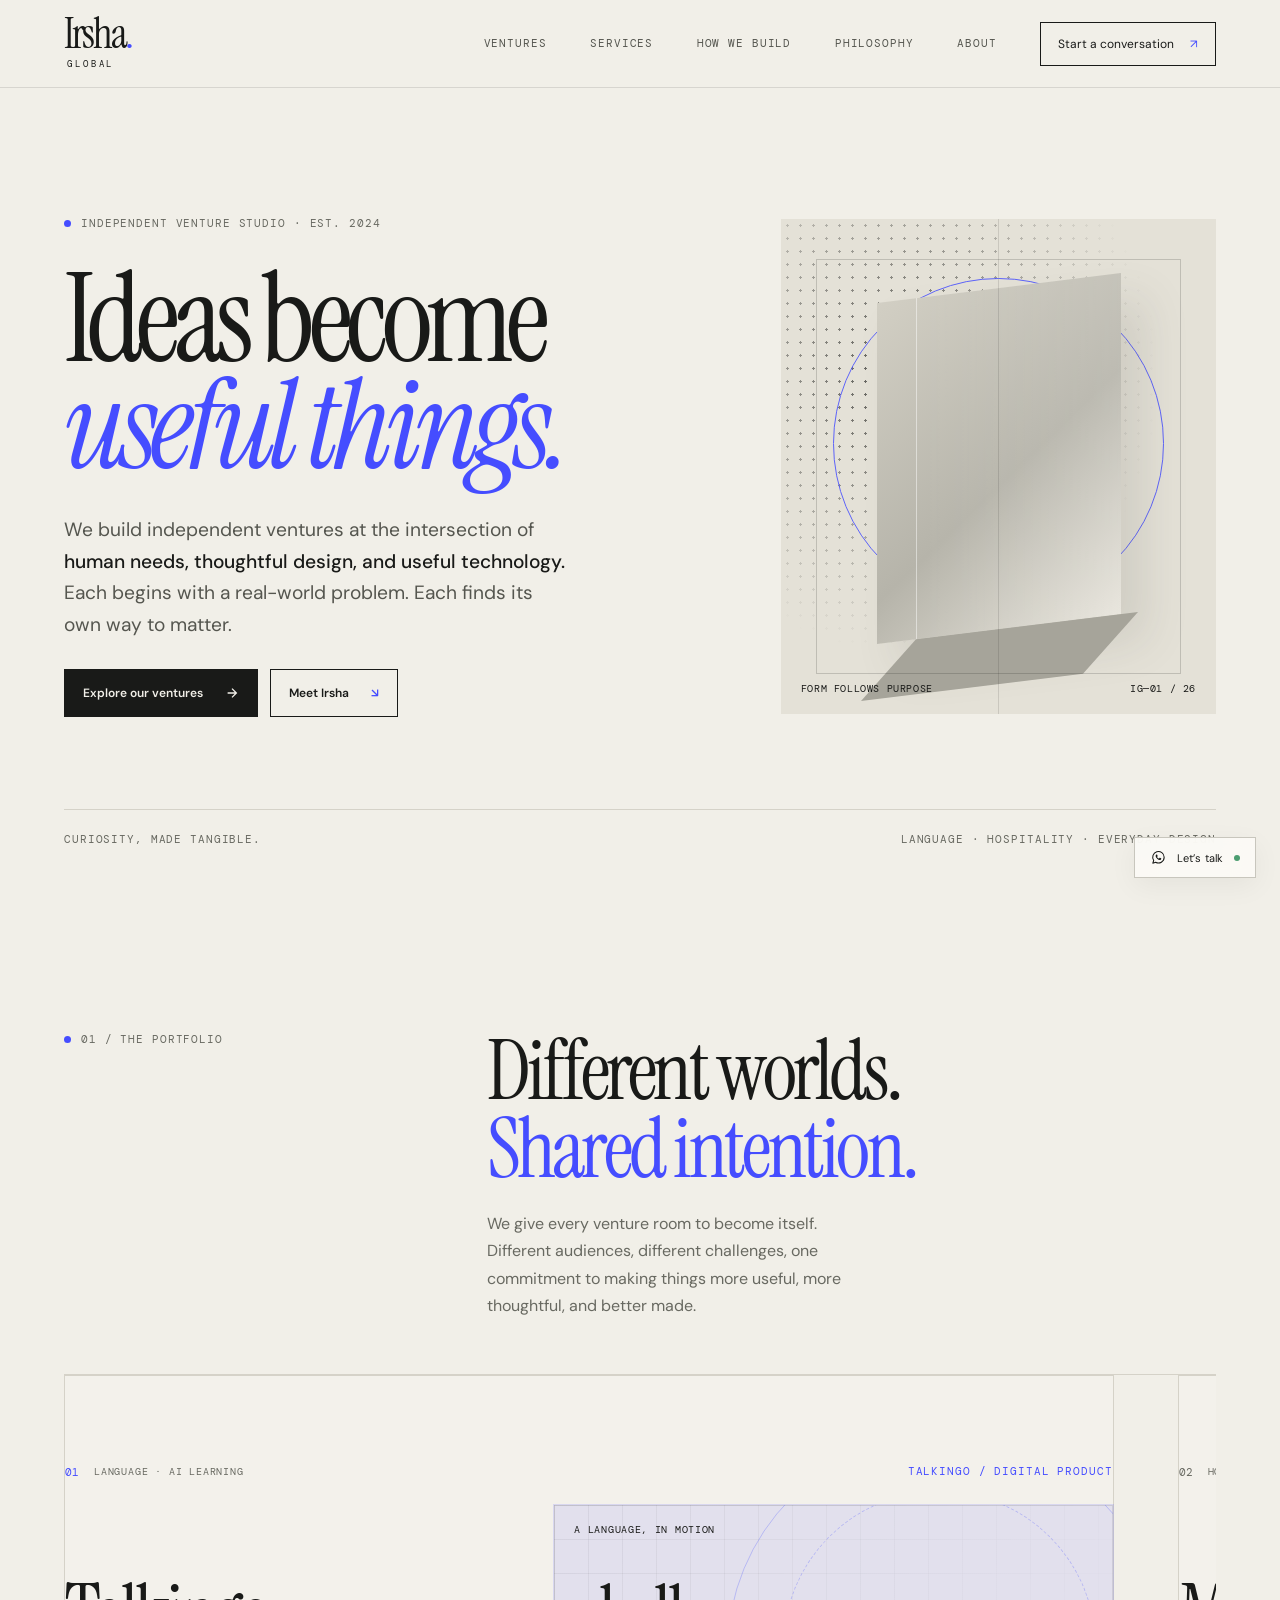
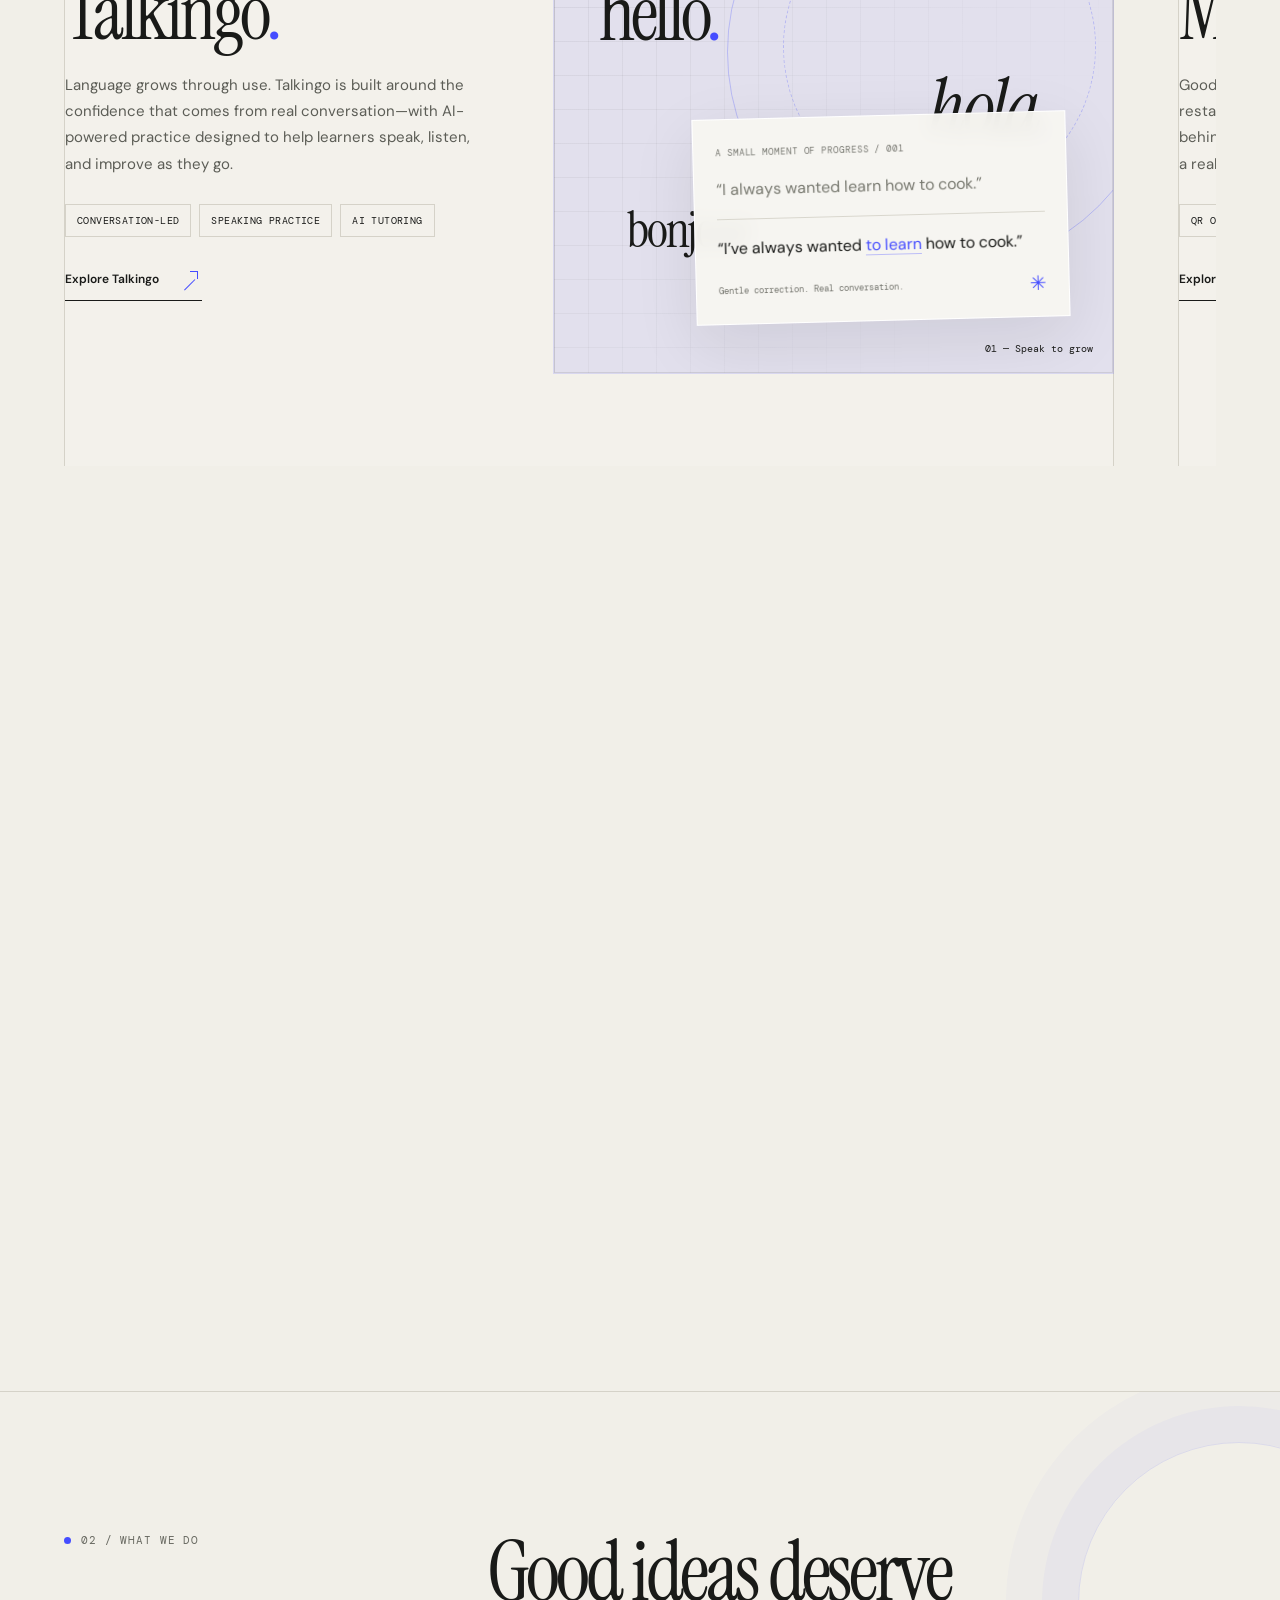
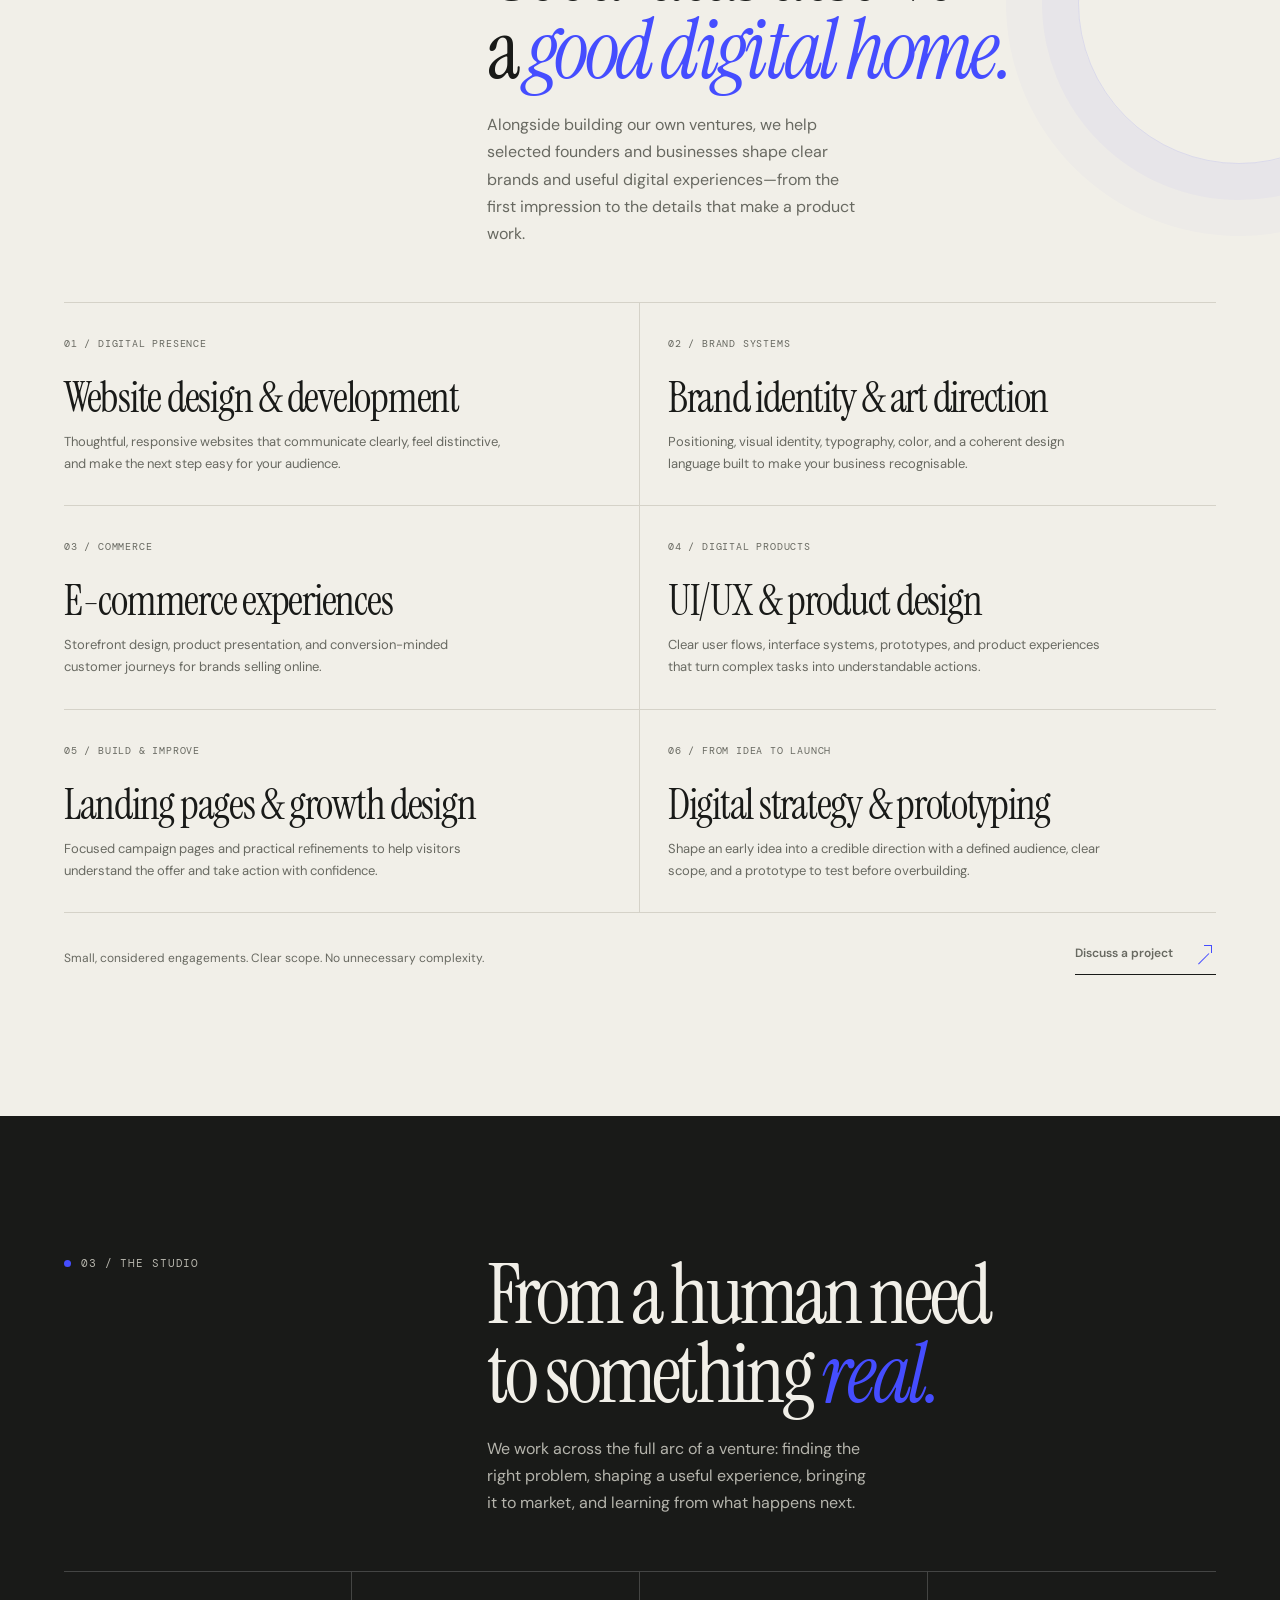
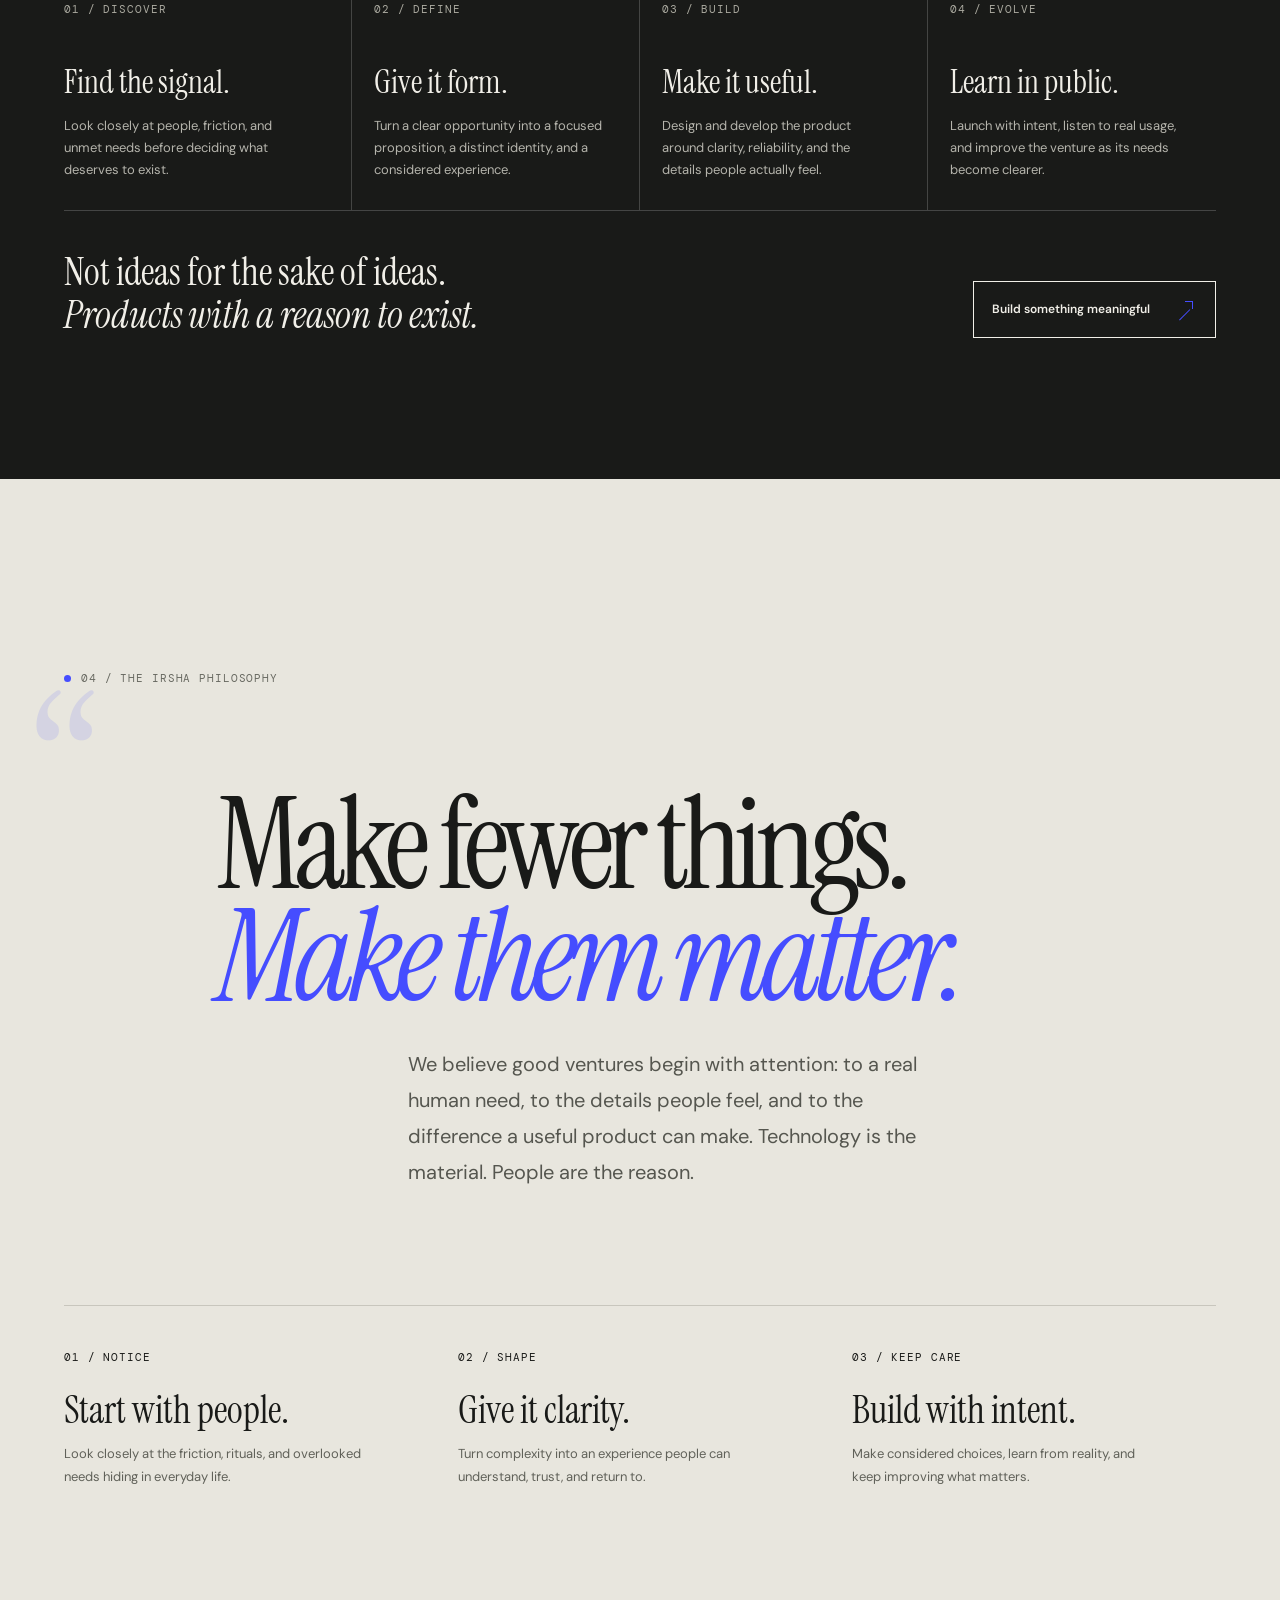
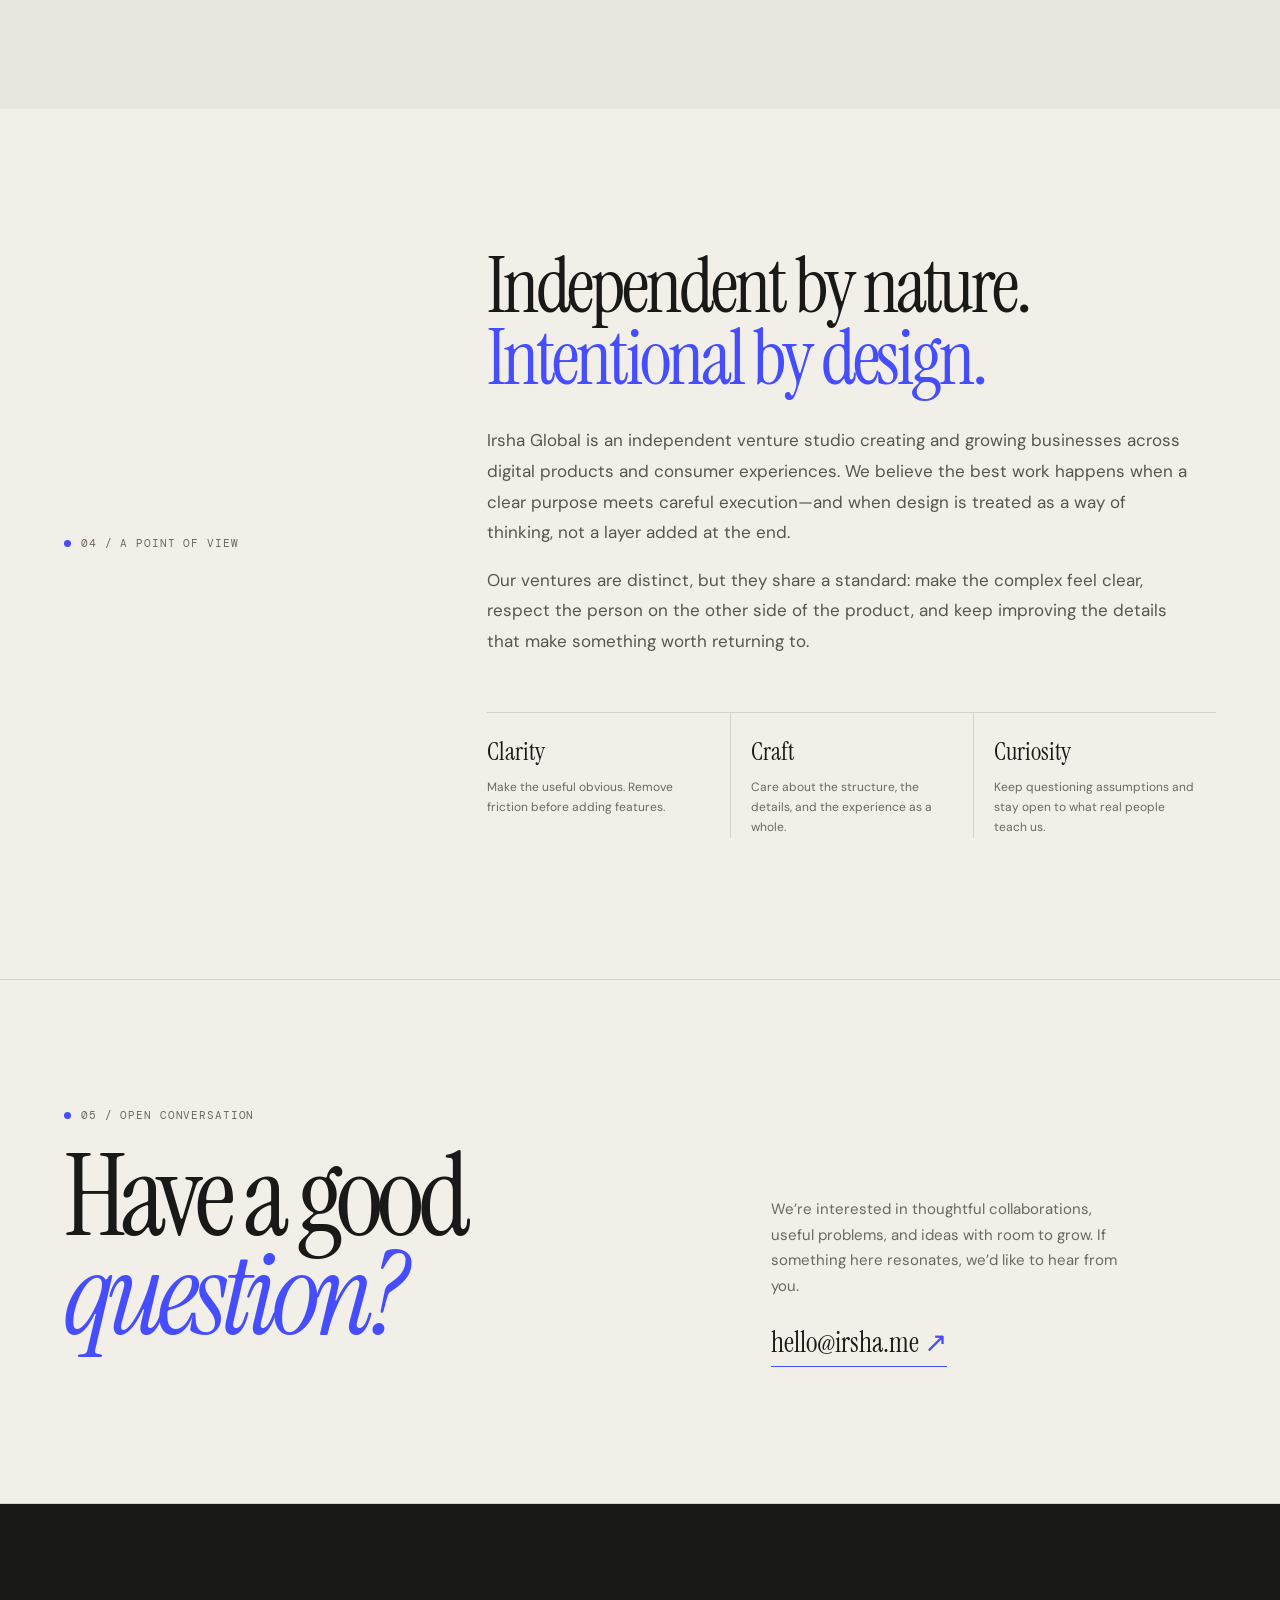
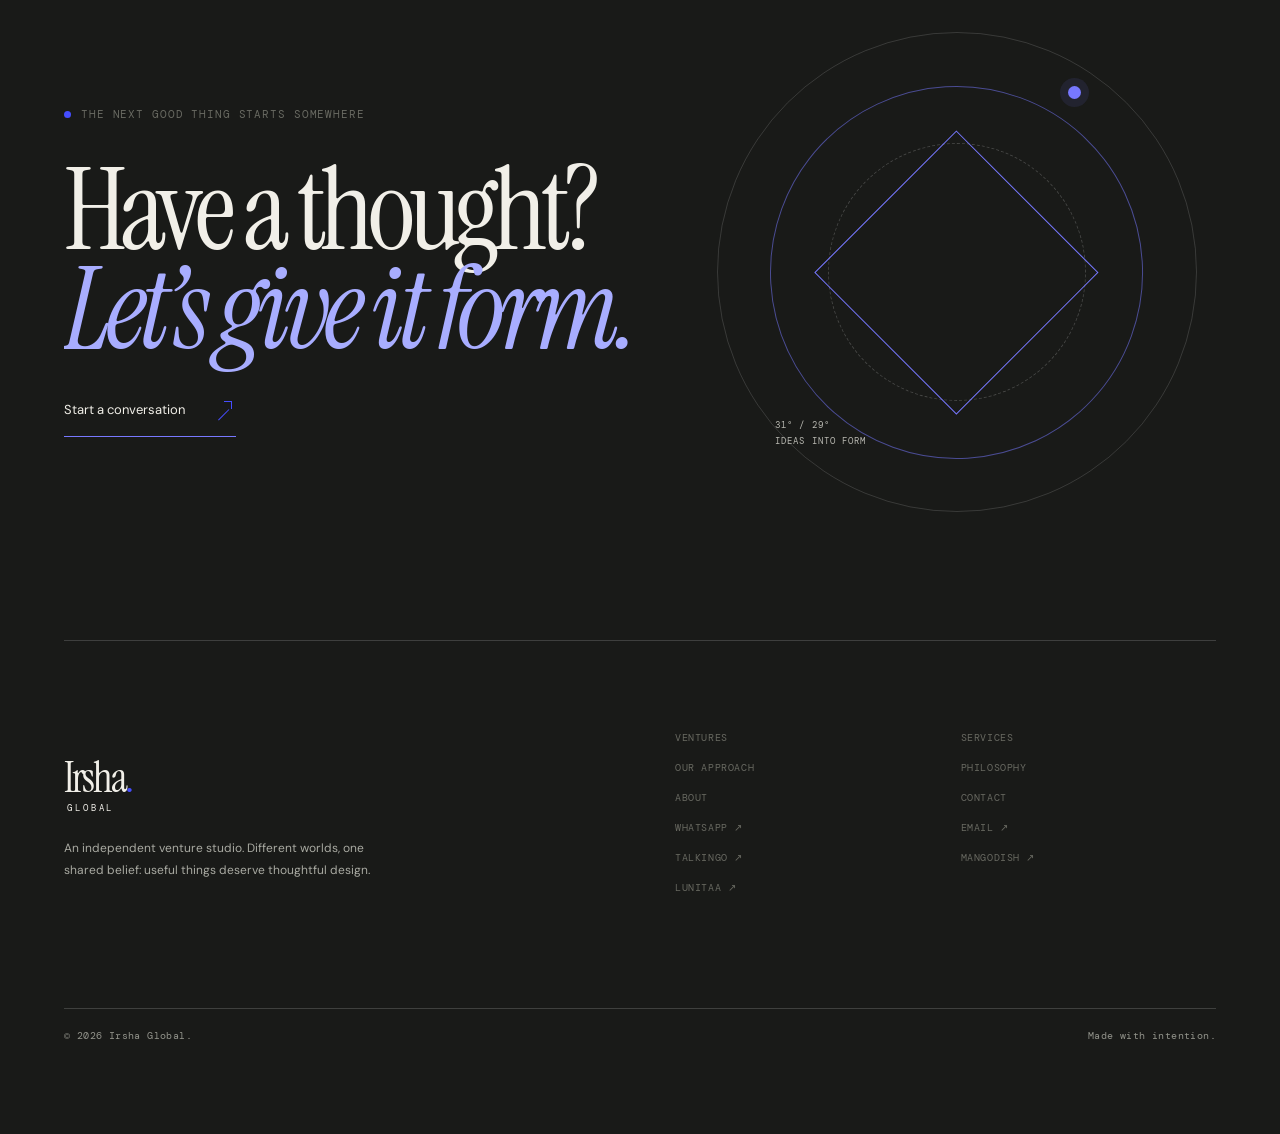
==== index.html @ b3f333fe "feat: launch new single-page studio site as the live homepage - Promote the launch design (paper/ink" ====
<!doctype html>
<html lang="en">
<head>
<meta charset="utf-8"><meta name="viewport" content="width=device-width,initial-scale=1">
<title>Irsha Global — Independent Venture Studio</title>
<meta name="description" content="Irsha Global is an independent venture studio building thoughtful digital products across language learning, hospitality technology, and everyday design.">
<meta name="theme-color" content="#f1efe8">
<meta name="color-scheme" content="light">
<meta name="robots" content="index,follow,max-image-preview:large">
<meta name="author" content="Irsha Global">
<meta name="keywords" content="Irsha Global, independent venture studio, digital product design, website design and development, brand identity, e-commerce, product strategy, Talkingo, Mangodish, Lunitaa">
<link rel="canonical" href="https://irsha.me/">
<link rel="icon" type="image/svg+xml" href="assets/favicon.svg">
<meta name="twitter:card" content="summary_large_image">
<meta name="twitter:title" content="Irsha Global — Independent Venture Studio">
<meta name="twitter:description" content="A studio for ideas that deserve to exist. We shape thoughtful ventures across learning, hospitality, and everyday design.">
<meta name="twitter:image" content="https://irsha.me/assets/og-image.png">
<meta name="twitter:image:alt" content="Irsha — independent venture studio. Ideas become useful things.">
<meta property="og:title" content="Irsha Global — Independent Venture Studio"><meta property="og:description" content="Ideas become useful things. Meet the ventures built by Irsha Global."><meta property="og:type" content="website"><meta property="og:url" content="https://irsha.me/"><meta property="og:site_name" content="Irsha Global"><meta property="og:locale" content="en_US"><meta property="og:image" content="https://irsha.me/assets/og-image.png"><meta property="og:image:width" content="1200"><meta property="og:image:height" content="630"><meta property="og:image:alt" content="Irsha — independent venture studio. Ideas become useful things.">
<link rel="apple-touch-icon" href="assets/apple-touch-icon.png">
<link rel="preconnect" href="https://fonts.googleapis.com"><link rel="preconnect" href="https://fonts.gstatic.com" crossorigin>
<link href="https://fonts.googleapis.com/css2?family=DM+Mono:wght@400;500&family=DM+Sans:wght@400;500;600;700&family=Instrument+Serif:ital@0;1&display=swap" rel="stylesheet">
<style>
:root{--paper:#f1efe8;--ink:#191a18;--muted:#686961;--line:#d5d2c8;--concrete:#c8c6bd;--blue:#454dff;--white:#fbfaf6;--serif:'Instrument Serif',Georgia,serif;--sans:'DM Sans',Arial,sans-serif;--mono:'DM Mono',monospace;--gutter:clamp(22px,5vw,76px);--max:1440px}
*{box-sizing:border-box}html{scroll-behavior:smooth;scroll-padding-top:90px}body{margin:0;background:var(--paper);color:var(--ink);font-family:var(--sans);-webkit-font-smoothing:antialiased}a{color:inherit;text-decoration:none}button,a{-webkit-tap-highlight-color:transparent}::selection{background:var(--blue);color:white}.wrap{width:min(100%,var(--max));margin:auto;padding-inline:var(--gutter)}.mono,.eyebrow,.index,.nav-link,.meta{font:11px/1.4 var(--mono);letter-spacing:.08em;text-transform:uppercase}.eyebrow{color:var(--muted);display:flex;align-items:center;gap:10px}.eyebrow:before{content:'';width:7px;height:7px;background:var(--blue);display:inline-block;border-radius:50%}.accent{color:var(--blue)}
header{height:88px;position:sticky;top:0;z-index:20;background:rgba(241,239,232,.9);backdrop-filter:blur(16px);border-bottom:1px solid rgba(25,26,24,.12)}.nav{height:100%;display:flex;align-items:center;justify-content:space-between;gap:30px}.wordmark{display:inline-flex;flex-direction:column;line-height:.8}.wordmark-main{font:42px/.78 var(--serif);letter-spacing:-.055em}.wordmark-main .dot{color:var(--blue)}.wordmark-sub{font:9px/1 var(--mono);letter-spacing:.32em;margin:10px 0 0 3px}.nav-links{display:flex;align-items:center;gap:clamp(18px,3.4vw,48px)}.nav-link{color:#55564f;transition:color .2s}.nav-link:hover{color:var(--blue)}.nav-cta{border:1px solid var(--ink);padding:13px 17px;display:flex;gap:16px;align-items:center;font-size:12px;transition:background .2s,color .2s}.nav-cta:hover{background:var(--ink);color:var(--paper)}.menu-toggle{display:none;border:1px solid var(--line);background:transparent;padding:10px;font:11px var(--mono)}
.hero{min-height:calc(90vh - 88px);padding-block:clamp(70px,10vw,150px) 44px;display:grid;grid-template-columns:1.2fr .8fr;align-items:center;gap:5vw;position:relative}.hero-copy{position:relative;z-index:2}.hero-kicker{margin-bottom:35px}.hero h1{font:clamp(64px,9.7vw,148px)/.86 var(--serif);font-weight:400;letter-spacing:-.055em;margin:0;max-width:900px}.hero h1 em{font-weight:400;color:var(--blue)}.hero-lede{font-size:clamp(16px,1.5vw,20px);line-height:1.65;color:#55564f;max-width:510px;margin:34px 0 28px}.hero-lede strong{color:var(--ink);font-weight:500}.actions{display:flex;gap:12px;flex-wrap:wrap}.btn{display:inline-flex;align-items:center;justify-content:center;gap:22px;padding:15px 18px;font-size:12px;font-weight:600;border:1px solid var(--ink);transition:transform .2s,background .2s,color .2s}.btn:hover{transform:translateY(-2px)}.btn-dark{background:var(--ink);color:var(--paper)}.btn-dark:hover{background:var(--blue);border-color:var(--blue)}.btn-quiet:hover{background:var(--white)}.btn svg{width:14px;height:14px}.hero-art{min-height:440px;position:relative;display:flex;align-items:center;justify-content:center;overflow:hidden}.art-field{width:min(100%,490px);aspect-ratio: .88;position:relative;background:#e4e1d7;overflow:hidden}.art-field:before{content:'';position:absolute;inset:8%;border:1px solid rgba(25,26,24,.18);z-index:1;pointer-events:none}.art-field:after{content:'';position:absolute;left:50%;top:0;bottom:0;border-left:1px solid rgba(25,26,24,.13);z-index:1;pointer-events:none}.slab{position:absolute;width:56%;height:69%;top:14%;left:22%;background:linear-gradient(140deg,#d2cfc4,#b6b4aa 55%,#e6e3da);box-shadow:24px 28px 45px #55554b24;transform:skewY(-7deg);transition:transform .8s cubic-bezier(.2,.7,.2,1);translate:var(--px,0px) var(--py,0px)}.slab:before{content:'';position:absolute;inset:0 0 0 16%;border-left:1px solid #ffffff66;background:linear-gradient(90deg,transparent,#ffffff1a)}.slab:after{content:'';position:absolute;left:16%;right:-7%;height:16%;bottom:-16%;background:#a6a49a;transform:skewX(-45deg);transform-origin:top}.art-field:hover .slab{transform:skewY(-7deg) translateY(-9px)}.orbit{position:absolute;width:76%;aspect-ratio:1;border:1px solid var(--blue);border-radius:50%;left:12%;top:12%;opacity:.85}.orbit:after{content:'';position:absolute;width:8px;height:8px;background:var(--blue);border-radius:50%;top:12%;left:14%}.art-note{position:absolute;bottom:19px;left:20px;right:20px;display:flex;justify-content:space-between;z-index:3}.art-note span{font:10px var(--mono);text-transform:uppercase;letter-spacing:.06em}.hero-foot{grid-column:1/-1;border-top:1px solid var(--line);padding-top:22px;margin-top:28px;display:flex;justify-content:space-between;gap:24px;color:var(--muted)}.hero-foot span:last-child{text-align:right}
.section{padding-block:clamp(82px,11vw,160px)}
.services{border-top:1px solid var(--line);position:relative;overflow:hidden}.services:after{content:"";position:absolute;right:-120px;top:50px;width:320px;height:320px;border:1px solid #454dff20;border-radius:50%;pointer-events:none;box-shadow:0 0 0 36px #454dff08,0 0 0 72px #454dff05}.service-grid{display:grid;grid-template-columns:repeat(2,minmax(0,1fr));border-top:1px solid var(--line);position:relative;z-index:1}.service-item{padding:28px 28px 30px 0;border-bottom:1px solid var(--line);min-height:190px;position:relative}.service-item:nth-child(odd){border-right:1px solid var(--line)}.service-item:nth-child(even){padding-left:28px}.service-item .service-no{font:10px var(--mono);letter-spacing:.08em;color:var(--muted)}.service-item h3{font:clamp(27px,3.4vw,42px)/1 var(--serif);font-weight:400;letter-spacing:-.03em;margin:25px 0 12px}.service-item p{font-size:13px;line-height:1.7;color:var(--muted);max-width:440px;margin:0}.service-foot{display:flex;align-items:center;justify-content:space-between;gap:24px;margin-top:28px;color:var(--muted);font-size:12px;line-height:1.7}.whatsapp-float{position:fixed;right:24px;bottom:22px;z-index:30;display:flex;align-items:center;gap:10px;padding:11px 15px;border:1px solid #c8c6bd;background:rgba(251,250,246,.94);backdrop-filter:blur(12px);color:var(--ink);font-size:11px;letter-spacing:.01em;box-shadow:0 8px 28px #191a180d;transition:transform .2s,border-color .2s,background .2s}.whatsapp-float:hover{transform:translateY(-2px);border-color:#454dff;background:#fff}.whatsapp-float svg{width:17px;height:17px;flex:none}.whatsapp-float .wa-dot{width:6px;height:6px;background:#4b9d70;border-radius:50%;margin-left:1px}
.section-head{display:grid;grid-template-columns:.7fr 1.3fr;gap:30px;align-items:start;margin-bottom:55px}.section-head h2{font:clamp(46px,6.5vw,92px)/.94 var(--serif);font-weight:400;letter-spacing:-.045em;margin:0;max-width:850px}.section-head p{color:var(--muted);line-height:1.7;max-width:380px;margin:22px 0 0}.portfolio{border-top:1px solid var(--line)}.venture{border-bottom:1px solid var(--line);padding-block:32px 40px}.venture-top{display:flex;justify-content:space-between;align-items:center;margin-bottom:25px}.venture-label{display:flex;gap:15px;align-items:center}.venture-index{font:11px var(--mono);color:var(--muted)}.venture-kind{font:10px var(--mono);letter-spacing:.08em;text-transform:uppercase;color:var(--muted)}.venture-content{display:grid;grid-template-columns:.9fr 1.1fr;gap:clamp(25px,6vw,90px);align-items:stretch}.venture-copy{padding:16px 0 12px}.venture h3{font:clamp(48px,6.6vw,90px)/.88 var(--serif);font-weight:400;letter-spacing:-.04em;margin:0 0 24px}.venture-copy p{font-size:15px;line-height:1.75;color:#5c5d56;max-width:440px;margin:0 0 22px}.venture-tags{display:flex;flex-wrap:wrap;gap:8px;margin:27px 0 30px}.tag{font:10px var(--mono);text-transform:uppercase;letter-spacing:.04em;border:1px solid var(--line);padding:9px 11px}.text-link{display:inline-flex;align-items:center;gap:18px;font-size:12px;font-weight:600;border-bottom:1px solid var(--ink);padding-bottom:8px}.text-link span{color:var(--blue);font-size:17px;transition:transform .2s}.text-link:hover span{transform:translate(3px,-3px)}
.visual{position:relative;min-height:400px;overflow:hidden;display:flex;align-items:center;justify-content:center}.visual:before{content:'';position:absolute;inset:0;border:1px solid #191a181a}.talkingo-visual{background:#d9d8e8}.talkingo-visual .circle{position:absolute;border:1px solid #454dff77;border-radius:50%;width:70%;aspect-ratio:1}.talkingo-visual .circle.c2{width:48%;border-color:#454dff;transform:translate(15px,15px)}.talkingo-visual .phone{z-index:2;width:210px;background:#f8f7f2;border:5px solid #23242b;border-radius:30px;padding:18px 13px 14px;box-shadow:0 28px 55px #191a1830;transform:rotate(-4deg);transition:transform .5s}.visual:hover .phone{transform:rotate(0) translateY(-5px)}.phone-top{display:flex;align-items:center;gap:7px;font-size:10px;font-weight:700;margin-bottom:18px}.avatar{width:24px;height:24px;border-radius:50%;background:var(--blue);color:white;display:grid;place-items:center;font-size:10px}.chat-bubble{font-size:9px;line-height:1.45;padding:10px;border-radius:10px;margin:9px 0;max-width:90%}.bubble-ai{background:#e9e7f6}.bubble-user{background:var(--blue);color:white;margin-left:auto}.correction{border:1px solid #c9c6ed;padding:9px;border-radius:9px;font-size:8px;line-height:1.5;margin-top:11px}.correction strong{color:var(--blue)}.phone-input{margin-top:18px;border:1px solid #dedde3;border-radius:18px;padding:8px;font-size:8px;color:#777}.visual-label{position:absolute;left:20px;top:18px;z-index:3;font:10px var(--mono);letter-spacing:.07em;text-transform:uppercase}.visual-number{position:absolute;right:20px;bottom:18px;z-index:3;font:10px var(--mono)}
.mango-visual{background:#e7d5bb}.menu-board{z-index:2;width:76%;max-width:500px;background:#fffaf0;box-shadow:0 22px 50px #56371f24;padding:23px;transform:rotate(2deg);transition:transform .5s}.visual:hover .menu-board{transform:rotate(0) translateY(-5px)}.menu-brand{font:25px var(--serif);letter-spacing:-.04em}.menu-sub{font:8px var(--mono);text-transform:uppercase;letter-spacing:.12em;color:#8b755c;margin-top:4px}.menu-rule{height:1px;background:#d8c7b0;margin:15px 0}.dish{display:grid;grid-template-columns:1fr auto;gap:8px;align-items:center;padding:10px 0;border-bottom:1px solid #e9ddcd}.dish b{display:block;font-size:11px;font-weight:600}.dish small{font-size:8px;color:#897c6c}.dish-price{font:11px var(--mono)}.order-bar{margin-top:15px;background:#2e392d;color:#f9f2e5;padding:12px;display:flex;justify-content:space-between;font-size:10px}
.lunitaa-visual{background:#d5d8cc}.shoe-illustration{width:92%;max-width:540px;z-index:2;filter:drop-shadow(10px 22px 18px #292a2220);transition:transform .5s}.shoe-illustration svg{display:block;width:100%;height:auto}.visual:hover .shoe-illustration{transform:translateY(-5px) rotate(-2deg)}.lunitaa-stamp{position:absolute;right:20px;bottom:20px;font:clamp(22px,3vw,35px) var(--serif);letter-spacing:-.04em}.lunitaa-stamp i{font-style:normal;color:#727c61}
.studio{background:var(--ink);color:var(--paper);position:relative;overflow:hidden}.studio .eyebrow{color:#b6b5ac}.studio .section-head p{color:#b5b4ac}.studio .section-head h2{max-width:760px}.studio-grid{display:grid;grid-template-columns:repeat(4,1fr);border-top:1px solid #ffffff30;border-bottom:1px solid #ffffff30}.studio-step{padding:25px 22px 28px 0;min-height:210px;border-right:1px solid #ffffff30}.studio-step:not(:first-child){padding-left:22px}.studio-step:last-child{border-right:0}.studio-step .index{color:#aaa99f}.studio-step h3{font:32px var(--serif);font-weight:400;margin:43px 0 12px}.studio-step p{font-size:13px;line-height:1.7;color:#b5b4ac;max-width:230px;margin:0}.studio-bottom{display:flex;justify-content:space-between;align-items:flex-end;gap:30px;margin-top:40px}.studio-bottom p{max-width:560px;font:clamp(25px,3vw,38px)/1.15 var(--serif);margin:0}.studio-bottom .btn{border-color:#f1efe8;white-space:nowrap}.studio-bottom .btn:hover{background:var(--paper);color:var(--ink)}
.about-grid{display:grid;grid-template-columns:.7fr 1.3fr;gap:30px}.about-copy{max-width:780px}.about-copy h2{font:clamp(44px,6vw,82px)/.95 var(--serif);font-weight:400;letter-spacing:-.04em;margin:0 0 30px}.about-copy p{font-size:17px;line-height:1.8;color:#55564f;max-width:700px}.principles{display:grid;grid-template-columns:repeat(3,1fr);gap:0;margin-top:55px;border-top:1px solid var(--line)}.principle{padding:22px 20px 0 0}.principle+.principle{border-left:1px solid var(--line);padding-left:20px}.principle h3{font:25px var(--serif);font-weight:400;margin:0 0 9px}.principle p{font-size:12px;line-height:1.7;color:var(--muted);margin:0}
.contact{padding-block:clamp(75px,10vw,130px);border-top:1px solid var(--line)}.contact-inner{display:grid;grid-template-columns:1.2fr .8fr;gap:40px;align-items:end}.contact h2{font:clamp(58px,9vw,126px)/.86 var(--serif);font-weight:400;letter-spacing:-.055em;margin:24px 0 30px}.contact h2 em{font-weight:400;color:var(--blue)}.contact-right{padding-bottom:8px}.contact-right p{color:var(--muted);font-size:15px;line-height:1.7;max-width:360px;margin:0 0 25px}.contact-email{display:inline-block;font:clamp(17px,2.5vw,28px) var(--serif);border-bottom:1px solid var(--blue);padding-bottom:5px}.contact-email:hover{color:var(--blue)}footer{border-top:1px solid var(--line);padding-block:25px 30px}.footer-row{display:flex;justify-content:space-between;align-items:flex-end;gap:20px}.footer-note{font-size:10px;line-height:1.7;color:var(--muted);max-width:420px;margin-top:16px}.footer-links{display:flex;gap:20px;flex-wrap:wrap}.footer-links a{font:10px var(--mono);text-transform:uppercase;letter-spacing:.06em;color:var(--muted)}.footer-links a:hover{color:var(--blue)}.copyright{font:10px var(--mono);color:var(--muted);text-align:right;margin-top:25px}
.reveal{opacity:0;transform:translateY(20px);transition:opacity .75s ease,transform .75s cubic-bezier(.2,.7,.2,1)}.reveal.visible{opacity:1;transform:none}@media(prefers-reduced-motion:reduce){html{scroll-behavior:auto}*,*:before,*:after{animation:none!important;transition:none!important}.reveal{opacity:1;transform:none}}
@media(max-width:850px){.hero{grid-template-columns:1fr;gap:30px;min-height:auto;padding-top:80px}.hero-art{min-height:360px;grid-row:2}.art-field{width:min(78%,420px);aspect-ratio:1}.hero-foot{grid-row:3}.section-head,.about-grid{grid-template-columns:1fr;gap:20px}.section-head{margin-bottom:35px}.section-head p{margin-top:0}.venture-content{grid-template-columns:1fr}.venture-copy{order:1}.visual{order:0;min-height:380px}.venture h3{font-size:64px}.studio-grid{grid-template-columns:repeat(2,1fr)}.studio-step:nth-child(2){border-right:0}.studio-step:nth-child(n+3){border-top:1px solid #ffffff30;padding-top:25px}.studio-step:nth-child(3){padding-left:0}.studio-bottom{align-items:flex-start;flex-direction:column}.contact-inner{grid-template-columns:1fr}.contact-right{padding:0}.service-foot{align-items:flex-start;flex-direction:column}.nav-links{gap:15px}.nav-link{font-size:10px}}
@media(max-width:560px){header{height:76px}.wordmark-main{font-size:36px}.nav-links{display:none;position:absolute;left:0;right:0;top:75px;padding:24px var(--gutter) 28px;background:var(--paper);border-bottom:1px solid var(--line);align-items:stretch;flex-direction:column;gap:22px}.nav-links.open{display:flex}.nav-links .nav-cta{justify-content:space-between}.menu-toggle{display:block}.hero{padding-top:65px}.hero h1{font-size:clamp(61px,17vw,90px)}.hero-kicker{margin-bottom:26px}.hero-lede{font-size:15px;margin-top:26px}.hero-art{min-height:320px}.hero-foot{font-size:10px;line-height:1.5}.section{padding-block:75px}.section-head h2{font-size:52px}.venture-top{align-items:flex-start;gap:10px}.venture-kind{text-align:right;max-width:150px}.visual{min-height:320px}.venture h3{font-size:57px}.venture-copy p{font-size:14px}.studio-grid{grid-template-columns:1fr}.studio-step,.studio-step:not(:first-child),.studio-step:nth-child(3){border-right:0;border-top:1px solid #ffffff30;padding:20px 0;min-height:auto}.studio-step:first-child{border-top:0}.studio-step h3{margin:20px 0 8px}.studio-step p{max-width:400px}.principles{grid-template-columns:1fr}.principle,.principle+.principle{border-left:0;border-top:1px solid var(--line);padding:18px 0}.principle:first-child{border-top:0}.contact h2{font-size:68px}.service-grid{grid-template-columns:1fr}.service-item,.service-item:nth-child(even){padding:23px 0;min-height:auto;border-right:0}.service-item h3{margin-top:17px}.service-foot{gap:16px}.whatsapp-float{right:14px;bottom:14px;padding:11px;border-radius:50%;width:46px;height:46px;justify-content:center}.whatsapp-float .wa-label,.whatsapp-float .wa-dot{display:none}.footer-row{align-items:flex-start;flex-direction:column}.copyright{text-align:left}.footer-links{gap:15px}.nav-cta{padding:12px}}

/* Signature motion system */
@keyframes irshaPulse{0%,100%{opacity:1;transform:scale(1)}50%{opacity:.48;transform:scale(.82)}}
@keyframes irshaDrift{0%,100%{transform:translate3d(0,0,0)}50%{transform:translate3d(0,-7px,0)}}
@keyframes irshaSweep{from{transform:scaleX(0);transform-origin:left}to{transform:scaleX(1);transform-origin:left}}
.eyebrow:before{animation:irshaPulse 3.4s ease-in-out infinite}
.orbit{animation:irshaDrift 8s ease-in-out infinite}
.text-link span,.btn span{display:inline-block;transition:transform .28s cubic-bezier(.2,.7,.2,1)}
.text-link:hover span,.btn:hover span{transform:translate(4px,-3px)}
.reveal{opacity:0;transform:translateY(18px);transition:opacity .7s ease,transform .7s cubic-bezier(.2,.7,.2,1)}
.reveal.visible{opacity:1;transform:translateY(0)}
.venture{scroll-margin-top:100px}
.venture-top .index{color:var(--blue)}
.service-item{transition:background .3s,padding .3s}
.service-item:hover{background:#454dff08;padding-left:12px}
@media(prefers-reduced-motion:reduce){*,*::before,*::after{animation-duration:.01ms!important;animation-iteration-count:1!important;scroll-behavior:auto!important;transition-duration:.01ms!important}.reveal{opacity:1;transform:none}}

.reading-progress{position:fixed;top:0;left:0;height:2px;width:0;background:var(--blue);z-index:50;pointer-events:none;transition:width .08s linear}

/* Horizontal venture passage: desktop only; mobile keeps natural vertical flow */
@media(min-width:1000px){
  .portfolio{display:flex;gap:28px;overflow-x:auto;overflow-y:hidden;scroll-snap-type:x mandatory;scrollbar-width:thin;scrollbar-color:var(--blue) transparent;padding-bottom:18px;}
  .portfolio .venture{flex:0 0 min(82vw,1120px);scroll-snap-align:start;border:1px solid var(--line);padding:30px;background:rgba(255,255,255,.16);}
  .portfolio .venture-content{grid-template-columns:.85fr 1.15fr;}
  .portfolio .visual{min-height:430px;}
}


/* Irsha signature details: dot constellation, drawn arrow, and venture story affordances */
.art-field{isolation:isolate}
.dot-constellation{position:absolute;inset:0;z-index:0;pointer-events:none;opacity:.7;background-image:radial-gradient(circle,#191a18 1px,transparent 1.3px);background-size:13px 13px;mask-image:radial-gradient(ellipse at 28% 32%,#000 0%,transparent 58%);animation:constellationBreathe 9s ease-in-out infinite}
@keyframes constellationBreathe{0%,100%{opacity:.42;transform:translate3d(0,0,0)}50%{opacity:.78;transform:translate3d(3px,-3px,0)}}
.irsha-arrow{display:inline-flex;align-items:center;justify-content:center;width:25px;height:25px;position:relative;flex:none;color:var(--blue);transition:transform .28s cubic-bezier(.2,.7,.2,1)}
.irsha-arrow:before{content:'';position:absolute;width:15px;height:1px;background:currentColor;left:3px;top:12px;transform:rotate(-45deg);transform-origin:right center}
.irsha-arrow:after{content:'';position:absolute;width:7px;height:7px;border-top:1px solid currentColor;border-right:1px solid currentColor;right:4px;top:4px}
.text-link:hover .irsha-arrow,.btn:hover .irsha-arrow{transform:translate(3px,-3px)}
.venture.is-current .venture-index{color:var(--blue)}
.venture.is-current .visual{box-shadow:0 0 0 1px #454dff33}
.venture .visual{transition:transform .55s cubic-bezier(.2,.7,.2,1),box-shadow .55s}
.venture:hover .visual{transform:translateY(-3px)}
.venture .visual:after{transition:opacity .35s}
.venture .venture-tags .tag{transition:border-color .25s,color .25s,background .25s}
.venture .venture-tags .tag:hover{border-color:var(--blue);color:var(--blue);background:#454dff08}
.portfolio-hint{display:flex;align-items:center;justify-content:space-between;gap:18px;margin:0 0 22px;color:var(--muted);font:10px var(--mono);letter-spacing:.06em;text-transform:uppercase}
.portfolio-hint .hint-arrow{color:var(--blue);font-size:18px;letter-spacing:0;animation:hintNudge 2.4s ease-in-out infinite}
@keyframes hintNudge{0%,100%{transform:translateX(0)}50%{transform:translateX(5px)}}
@media(prefers-reduced-motion:reduce){.dot-constellation,.portfolio-hint .hint-arrow{animation:none}}



/* Final identity layer */
#ventures.horizontal-story{position:relative;height:calc(100vh + var(--portfolio-distance, 1200px));padding-bottom:0}
#ventures.horizontal-story .portfolio-hint{position:sticky;top:104px;z-index:4;margin-bottom:18px}
#ventures.horizontal-story .portfolio{position:sticky;top:150px;display:flex;gap:clamp(30px,5vw,76px);overflow:hidden;border-top:1px solid var(--line);width:100%;height:calc(100vh - 190px);align-items:stretch;will-change:scroll-position}
#ventures.horizontal-story .venture{flex:0 0 min(82vw,1120px);width:min(82vw,1120px);height:100%;display:flex;flex-direction:column;justify-content:center;padding:25px 0 30px;border-bottom:0}
#ventures.horizontal-story .venture-content{grid-template-columns:.85fr 1.15fr;align-items:center}
#ventures.horizontal-story .venture h3{font-size:clamp(54px,6vw,86px)}
#ventures.horizontal-story .visual{min-height:clamp(280px,52vh,480px)}
#ventures.horizontal-story .venture.is-current .visual{box-shadow:0 0 0 1px #454dff28}
.philosophy{background:#e8e6de;padding-block:clamp(100px,15vw,210px);overflow:hidden}
.philosophy-inner{position:relative}
.philosophy-statement{max-width:1000px;margin:clamp(45px,8vw,110px) 0 clamp(60px,9vw,120px) auto;position:relative}
.philosophy-mark{position:absolute;left:-.8em;top:-.4em;font:clamp(100px,18vw,220px)/.8 var(--serif);color:#454dff20}
.philosophy-statement h2{font:clamp(58px,10vw,142px)/.88 var(--serif);letter-spacing:-.055em;font-weight:400;margin:0 0 32px;position:relative}
.philosophy-statement h2 em{color:var(--blue);font-weight:400}
.philosophy-statement>p{max-width:520px;font-size:clamp(16px,1.6vw,20px);line-height:1.8;color:#55564f;margin-left:clamp(0px,15vw,200px)}
.philosophy-rail{border-top:1px solid #c8c6bd;display:grid;grid-template-columns:repeat(3,1fr);gap:30px;padding-top:24px}
.philosophy-rail>div{padding:15px 0}
.philosophy-rail h3{font:clamp(25px,3vw,38px)/1 var(--serif);font-weight:400;margin:25px 0 12px}
.philosophy-rail p{font-size:13px;line-height:1.8;color:#606159;max-width:300px}
.footer-hero{min-height:clamp(420px,56vw,690px);display:grid;grid-template-columns:1.1fr .9fr;align-items:center;position:relative;border-bottom:1px solid #ffffff2a;padding-block:clamp(70px,10vw,140px);overflow:hidden}
.footer-hero h2{font:clamp(60px,9vw,124px)/.86 var(--serif);letter-spacing:-.055em;font-weight:400;margin:38px 0}
.footer-hero h2 em{font-weight:400;color:#a8adff}
.footer-big-link{display:inline-flex;align-items:center;gap:26px;border-bottom:1px solid #7778ff;padding:0 0 14px;font-size:13px}
.footer-art{position:relative;aspect-ratio:1;max-width:480px;width:100%;justify-self:center;border:1px solid #ffffff24;border-radius:50%;display:grid;place-items:center}
.footer-orbit{position:absolute;border:1px solid #ffffff30;border-radius:50%;aspect-ratio:1}
.orbit-a{width:78%;transform:rotate(-25deg);border-color:#7778ff88}
.orbit-b{width:54%;border-style:dashed;animation:orbitTurn 36s linear infinite}
.footer-cross{width:42%;height:42%;border:1px solid #7778ff;transform:rotate(45deg);position:absolute}
.footer-blue-point{width:13px;height:13px;background:#7778ff;border-radius:50%;position:absolute;top:11%;right:24%;box-shadow:0 0 0 8px #7778ff1a}
.footer-coordinate{position:absolute;bottom:13%;left:12%;font:9px/1.8 var(--mono);letter-spacing:.12em;color:#b8b8b1}
@keyframes orbitTurn{to{transform:rotate(360deg)}}
footer{background:#191a18;color:#f1efe8;padding:0 0 92px;overflow:hidden}
footer .wrap{max-width:1500px}
.footer-row{padding-block:clamp(50px,7vw,90px);display:grid;grid-template-columns:1fr 1fr;gap:70px}
.footer-note{font-size:12px;line-height:1.8;color:#a9aaa2;max-width:330px;margin-top:25px}
.footer-links{display:grid;grid-template-columns:repeat(2,minmax(0,1fr));align-content:start;gap:17px 30px;font-size:12px;color:#d5d5ce}
.footer-links a{transition:color .2s,transform .2s}
.footer-links a:hover{color:#a8adff;transform:translateX(3px)}
.copyright{border-top:1px solid #ffffff2a;padding-top:20px;display:flex;justify-content:space-between;gap:20px;color:#92938b;font:10px var(--mono);letter-spacing:.04em}
.irsha-cursor{position:fixed;left:-12px;top:-12px;width:24px;height:24px;z-index:1000;pointer-events:none;opacity:0;mix-blend-mode:multiply;transition:opacity .2s,width .2s,height .2s}
.irsha-cursor.is-visible{opacity:1}
.irsha-cursor span{display:block;width:100%;height:100%;border:1px solid var(--blue);border-radius:50%;position:relative;transition:transform .25s,background .25s}
.irsha-cursor span:after{content:'';position:absolute;width:4px;height:4px;background:var(--blue);border-radius:50%;left:50%;top:50%;transform:translate(-50%,-50%)}
.irsha-cursor.is-hover span{transform:scale(1.55);background:#454dff12}
.irsha-cursor.is-down span{transform:scale(.75);background:#454dff25}
@media(pointer:fine){body{cursor:none}a,button{cursor:none}input,textarea{cursor:text}}
.talkingo-art{background:#e2e0ed!important;overflow:hidden;isolation:isolate}
.talkingo-art-grid{position:absolute;inset:0;background-image:linear-gradient(#191a1810 1px,transparent 1px),linear-gradient(90deg,#191a1810 1px,transparent 1px);background-size:34px 34px;mask-image:linear-gradient(120deg,#000,transparent 80%)}
.talkingo-orbit{position:absolute;border:1px solid #454dff45;border-radius:50%;aspect-ratio:1}
.talkingo-art .orbit-one{width:78%;right:-9%;top:-15%}
.talkingo-art .orbit-two{width:56%;right:3%;top:-3%;border-style:dashed;animation:orbitTurn 50s linear infinite}
.talkingo-word{position:absolute;font:clamp(42px,6vw,80px)/.8 var(--serif);letter-spacing:-.05em;color:#191a18}
.talkingo-word span{color:var(--blue)}
.word-hello{left:8%;top:17%}.word-hola{right:11%;top:37%;font-style:italic}.word-bonjour{left:13%;bottom:26%;font-size:clamp(30px,4vw,56px)}
.talkingo-dialogue{position:absolute;left:25%;right:8%;bottom:11%;padding:20px 22px;background:#f8f7f2ed;backdrop-filter:blur(10px);border:1px solid #ffffff;box-shadow:0 20px 60px #191a1818;transform:rotate(-1.5deg);z-index:2}
.dialogue-label{font:9px var(--mono);letter-spacing:.1em;color:#74756e}
.dialogue-user,.dialogue-corrected{font:clamp(12px,1.3vw,16px)/1.5 var(--sans);margin:17px 0}
.dialogue-user{color:#77786f}
.dialogue-corrected em{font-style:normal;color:var(--blue);text-decoration:underline;text-decoration-color:#454dff55;text-underline-offset:4px}
.dialogue-rule{height:1px;background:#d8d6cd}
.dialogue-foot{display:flex;justify-content:space-between;align-items:center;color:#74756e;font:9px var(--mono);gap:10px}
.dialogue-spark{font-size:20px;color:var(--blue)}
@media(max-width:999px){#ventures.horizontal-story{height:auto!important;padding-bottom:0}#ventures.horizontal-story .portfolio-hint{position:static}#ventures.horizontal-story .portfolio{position:static;display:block;height:auto;overflow:visible}#ventures.horizontal-story .venture{width:100%;height:auto;min-height:0;padding-block:34px;display:block}#ventures.horizontal-story .venture-content{grid-template-columns:1fr}#ventures.horizontal-story .visual{min-height:320px}.philosophy-rail{grid-template-columns:1fr;gap:10px}.philosophy-rail>div{border-bottom:1px solid #c8c6bd}.footer-hero{grid-template-columns:1fr}.footer-art{width:min(78%,350px);margin-top:45px}.footer-row{grid-template-columns:1fr;gap:40px}}
@media(max-width:640px){.footer-hero h2{font-size:clamp(54px,16vw,82px)}.copyright{flex-direction:column}.talkingo-dialogue{left:12%;right:6%;bottom:9%;padding:14px}.word-hello{top:13%}.word-hola{top:31%}.word-bonjour{bottom:30%}}
@media(pointer:coarse), (prefers-reduced-motion:reduce){.irsha-cursor{display:none}body,a,button{cursor:auto}}
.skip-link{position:absolute;left:-9999px;top:0;z-index:60;background:var(--ink);color:var(--paper);padding:12px 18px;font:11px var(--mono);letter-spacing:.06em;text-transform:uppercase}
.skip-link:focus{left:12px;top:12px}
@media(max-width:560px){footer{padding-bottom:48px}}

</style>
<script type="application/ld+json">{"@context":"https://schema.org","@type":"Organization","name":"Irsha Global","url":"https://irsha.me/","description":"Independent venture studio building thoughtful digital products across language learning, hospitality technology, and everyday design.","email":"hello@irsha.me","foundingDate":"2024","logo":"https://irsha.me/assets/apple-touch-icon.png","image":"https://irsha.me/assets/og-image.png","sameAs":["https://talkingo.ai","https://mangodish.com","https://lunitaa.com"],"knowsAbout":["Venture building","Website design and development","Brand identity","Digital product design","E-commerce experiences"]}</script>
</head>
<body>
<a class="skip-link" href="#top">Skip to content</a>
<div class="reading-progress" aria-hidden="true"></div>
<header><div class="wrap nav"><a class="wordmark" href="#top" aria-label="Irsha Global home"><span class="wordmark-main">Irsha<span class="dot">.</span></span><span class="wordmark-sub">GLOBAL</span></a><nav class="nav-links" id="navLinks" aria-label="Main navigation"><a class="nav-link" href="#ventures">Ventures</a><a class="nav-link" href="#services">Services</a><a class="nav-link" href="#studio">How we build</a><a class="nav-link" href="#philosophy">Philosophy</a><a class="nav-link" href="#about">About</a><a class="nav-cta" href="#contact">Start a conversation <span class="accent">↗</span></a></nav><button class="menu-toggle" id="menuToggle" aria-expanded="false" aria-controls="navLinks">MENU +</button></div></header>
<main id="top">
<section class="wrap hero"><div class="hero-copy"><div class="eyebrow hero-kicker">Independent venture studio · Est. 2024</div><h1>Ideas become<br><em>useful things.</em></h1><p class="hero-lede">We build independent ventures at the intersection of <strong>human needs, thoughtful design, and useful technology.</strong> Each begins with a real-world problem. Each finds its own way to matter.</p><div class="actions"><a class="btn btn-dark" href="#ventures">Explore our ventures <svg viewBox="0 0 16 16" fill="none" stroke="currentColor" stroke-width="1.5"><path d="M3 8h10M8 3l5 5-5 5"/></svg></a><a class="btn btn-quiet" href="#about">Meet Irsha <span class="accent">↘</span></a></div></div><div class="hero-art" aria-label="Abstract architectural composition"><div class="art-field"><div class="dot-constellation" aria-hidden="true"></div><div class="orbit"></div><div class="slab"></div><div class="art-note"><span>Form follows purpose</span><span>IG—01 / 26</span></div></div></div><div class="hero-foot mono"><span>Curiosity, made tangible.</span><span>Language · Hospitality · Everyday design</span></div></section>
<section class="wrap section" id="ventures"><div class="section-head reveal"><div><div class="eyebrow">01 / The portfolio</div></div><div><h2>Different worlds.<br><span class="accent">Shared intention.</span></h2><p>We give every venture room to become itself. Different audiences, different challenges, one commitment to making things more useful, more thoughtful, and better made.</p></div></div>
<div class="portfolio">
<article class="venture reveal"><div class="venture-top"><div class="venture-label"><span class="venture-index">01</span><span class="venture-kind">Language · AI learning</span></div><span class="index">Talkingo / Digital product</span></div><div class="venture-content"><div class="venture-copy"><h3>Talkingo<span class="accent">.</span></h3><p>Language grows through use. Talkingo is built around the confidence that comes from real conversation—with AI-powered practice designed to help learners speak, listen, and improve as they go.</p><div class="venture-tags"><span class="tag">Conversation-led</span><span class="tag">Speaking practice</span><span class="tag">AI tutoring</span></div><a class="text-link" href="https://talkingo.ai" target="_blank" rel="noopener noreferrer">Explore Talkingo <span class="irsha-arrow" aria-hidden="true"></span></a></div><div class="visual talkingo-visual talkingo-art"><span class="visual-label">A language, in motion</span><div class="talkingo-art-grid" aria-hidden="true"></div><div class="talkingo-orbit orbit-one"></div><div class="talkingo-orbit orbit-two"></div><div class="talkingo-word word-hello">hello<span>.</span></div><div class="talkingo-word word-hola">hola<span>.</span></div><div class="talkingo-word word-bonjour">bonjour<span>.</span></div><div class="talkingo-dialogue"><span class="dialogue-label">A SMALL MOMENT OF PROGRESS / 001</span><p class="dialogue-user">“I always wanted learn how to cook.”</p><div class="dialogue-rule"></div><p class="dialogue-corrected">“I’ve always wanted <em>to learn</em> how to cook.”</p><div class="dialogue-foot"><span>Gentle correction. Real conversation.</span><span class="dialogue-spark">✳</span></div></div><span class="visual-number">01 — Speak to grow</span></div></div></article>
<article class="venture reveal"><div class="venture-top"><div class="venture-label"><span class="venture-index">02</span><span class="venture-kind">Hospitality · Restaurant technology</span></div><span class="index">Mangodish / Digital product</span></div><div class="venture-content"><div class="venture-copy"><h3>Mangodish<span class="accent">.</span></h3><p>Good hospitality should feel effortless. Mangodish helps restaurants connect the guest experience to the work behind it—from QR menus and ordering to payments and a real-time kitchen display.</p><div class="venture-tags"><span class="tag">QR ordering</span><span class="tag">Kitchen display</span><span class="tag">Restaurant operations</span></div><a class="text-link" href="https://mangodish.com" target="_blank" rel="noopener noreferrer">Explore Mangodish <span class="irsha-arrow" aria-hidden="true"></span></a></div><div class="visual mango-visual"><span class="visual-label">A smoother service flow</span><div class="menu-board"><div class="menu-brand">The Golden Table</div><div class="menu-sub">Seasonal menu · Table 04</div><div class="menu-rule"></div><div class="dish"><div><b>Roasted tomato pasta</b><small>Fresh basil · parmesan</small></div><span class="dish-price">₹ 449</span></div><div class="dish"><div><b>Garden burrata</b><small>Stone fruit · basil oil</small></div><span class="dish-price">₹ 349</span></div><div class="dish"><div><b>Margherita</b><small>Tomato · mozzarella</small></div><span class="dish-price">₹ 299</span></div><div class="order-bar"><span>2 items selected</span><span>View order ↗</span></div></div><span class="visual-number">02 — Service, connected</span></div></div></article>
<article class="venture reveal"><div class="venture-top"><div class="venture-label"><span class="venture-index">03</span><span class="venture-kind">Apparel · Everyday essentials</span></div><span class="index">Lunitaa / Consumer brand</span></div><div class="venture-content"><div class="venture-copy"><h3>Lunitaa<span class="accent">.</span></h3><p>Lunitaa brings a playful, expressive point of view to everyday style. Its storefront features characterful sneakers, cute accessories, and kawaii-inspired finds for people who like their essentials with a little personality.</p><div class="venture-tags"><span class="tag">Kawaii style</span><span class="tag">Statement sneakers</span><span class="tag">Playful accessories</span></div><a class="text-link" href="https://lunitaa.com" target="_blank" rel="noopener noreferrer">Explore Lunitaa <span class="irsha-arrow" aria-hidden="true"></span></a></div><div class="visual lunitaa-visual"><span class="visual-label">A playful point of view</span><div class="shoe-illustration"><svg viewBox="0 0 520 330" role="img" aria-label="Stylized sneaker illustration"><defs><linearGradient id="shoeBody" x1="0" y1="0" x2="1" y2="1"><stop offset="0" stop-color="#fffdf7"/><stop offset=".55" stop-color="#f0e6d8"/><stop offset="1" stop-color="#c8c1b2"/></linearGradient></defs><ellipse cx="266" cy="278" rx="205" ry="20" fill="#31362b" opacity=".13"/><path d="M67 214 Q104 199 140 159 L181 99 Q198 83 215 112 L255 172 Q287 200 345 208 L414 221 Q447 230 455 251 L452 268 Q445 281 421 281 L95 281 Q60 276 58 254 Q56 229 67 214Z" fill="url(#shoeBody)" stroke="#7c806d" stroke-width="3"/><path d="M65 248 Q168 259 251 252 Q352 244 451 253 L452 268 Q445 281 421 281 L95 281 Q60 276 58 254Z" fill="#8b9277" stroke="#656c59" stroke-width="2"/><path d="M134 167 Q179 187 227 191 L272 208 Q231 217 178 204 L113 190Z" fill="#d6b8c4"/><path d="M184 120 L222 179 M171 139 L211 191 M158 156 L200 202" stroke="#7c806d" stroke-width="7" stroke-linecap="round"/><path d="M214 124 Q240 163 275 190 Q306 211 353 218" fill="none" stroke="#b4ad9f" stroke-width="3"/><path d="M89 235 Q175 245 257 238 Q356 231 426 242" fill="none" stroke="#fffdf7" stroke-width="4" opacity=".85"/><path d="M342 210 l18 -14 l18 14 l-18 14Z" fill="#454dff"/><circle cx="360" cy="210" r="4" fill="#fffdf7"/></svg></div><div class="lunitaa-stamp">lunitaa<i>.</i></div><span class="visual-number">03 — Style with personality</span></div></div></article>
</div></section>
<section class="services section" id="services"><div class="wrap"><div class="section-head reveal"><div><div class="eyebrow">02 / What we do</div></div><div><h2>Good ideas deserve<br>a <em class="accent">good digital home.</em></h2><p>Alongside building our own ventures, we help selected founders and businesses shape clear brands and useful digital experiences—from the first impression to the details that make a product work.</p></div></div><div class="service-grid reveal"><article class="service-item"><span class="service-no">01 / DIGITAL PRESENCE</span><h3>Website design & development</h3><p>Thoughtful, responsive websites that communicate clearly, feel distinctive, and make the next step easy for your audience.</p></article><article class="service-item"><span class="service-no">02 / BRAND SYSTEMS</span><h3>Brand identity & art direction</h3><p>Positioning, visual identity, typography, color, and a coherent design language built to make your business recognisable.</p></article><article class="service-item"><span class="service-no">03 / COMMERCE</span><h3>E-commerce experiences</h3><p>Storefront design, product presentation, and conversion-minded customer journeys for brands selling online.</p></article><article class="service-item"><span class="service-no">04 / DIGITAL PRODUCTS</span><h3>UI/UX & product design</h3><p>Clear user flows, interface systems, prototypes, and product experiences that turn complex tasks into understandable actions.</p></article><article class="service-item"><span class="service-no">05 / BUILD & IMPROVE</span><h3>Landing pages & growth design</h3><p>Focused campaign pages and practical refinements to help visitors understand the offer and take action with confidence.</p></article><article class="service-item"><span class="service-no">06 / FROM IDEA TO LAUNCH</span><h3>Digital strategy & prototyping</h3><p>Shape an early idea into a credible direction with a defined audience, clear scope, and a prototype to test before overbuilding.</p></article></div><div class="service-foot reveal"><span>Small, considered engagements. Clear scope. No unnecessary complexity.</span><a class="text-link" href="#contact">Discuss a project <span class="irsha-arrow" aria-hidden="true"></span></a></div></div></section>
<section class="studio section" id="studio"><div class="wrap"><div class="section-head reveal"><div><div class="eyebrow">03 / The studio</div></div><div><h2>From a human need<br>to something <em class="accent">real.</em></h2><p>We work across the full arc of a venture: finding the right problem, shaping a useful experience, bringing it to market, and learning from what happens next.</p></div></div><div class="studio-grid reveal"><div class="studio-step"><span class="index">01 / Discover</span><h3>Find the signal.</h3><p>Look closely at people, friction, and unmet needs before deciding what deserves to exist.</p></div><div class="studio-step"><span class="index">02 / Define</span><h3>Give it form.</h3><p>Turn a clear opportunity into a focused proposition, a distinct identity, and a considered experience.</p></div><div class="studio-step"><span class="index">03 / Build</span><h3>Make it useful.</h3><p>Design and develop the product around clarity, reliability, and the details people actually feel.</p></div><div class="studio-step"><span class="index">04 / Evolve</span><h3>Learn in public.</h3><p>Launch with intent, listen to real usage, and improve the venture as its needs become clearer.</p></div></div><div class="studio-bottom reveal"><p>Not ideas for the sake of ideas.<br><em>Products with a reason to exist.</em></p><a class="btn" href="#contact">Build something meaningful <span class="irsha-arrow" aria-hidden="true"></span></a></div></div></section>
<section class="philosophy section" id="philosophy"><div class="wrap philosophy-inner"><div class="eyebrow reveal">04 / The Irsha philosophy</div><div class="philosophy-statement reveal"><span class="philosophy-mark" aria-hidden="true">“</span><h2>Make fewer things.<br><em>Make them matter.</em></h2><p>We believe good ventures begin with attention: to a real human need, to the details people feel, and to the difference a useful product can make. Technology is the material. People are the reason.</p></div><div class="philosophy-rail reveal"><div><span class="index">01 / Notice</span><h3>Start with people.</h3><p>Look closely at the friction, rituals, and overlooked needs hiding in everyday life.</p></div><div><span class="index">02 / Shape</span><h3>Give it clarity.</h3><p>Turn complexity into an experience people can understand, trust, and return to.</p></div><div><span class="index">03 / Keep care</span><h3>Build with intent.</h3><p>Make considered choices, learn from reality, and keep improving what matters.</p></div></div></div></section>
<section class="wrap section" id="about"><div class="about-grid"><div class="eyebrow reveal">04 / A point of view</div><div class="about-copy reveal"><h2>Independent by nature.<br><span class="accent">Intentional by design.</span></h2><p>Irsha Global is an independent venture studio creating and growing businesses across digital products and consumer experiences. We believe the best work happens when a clear purpose meets careful execution—and when design is treated as a way of thinking, not a layer added at the end.</p><p>Our ventures are distinct, but they share a standard: make the complex feel clear, respect the person on the other side of the product, and keep improving the details that make something worth returning to.</p><div class="principles"><div class="principle"><h3>Clarity</h3><p>Make the useful obvious. Remove friction before adding features.</p></div><div class="principle"><h3>Craft</h3><p>Care about the structure, the details, and the experience as a whole.</p></div><div class="principle"><h3>Curiosity</h3><p>Keep questioning assumptions and stay open to what real people teach us.</p></div></div></div></div></section>
<section class="wrap contact" id="contact"><div class="contact-inner"><div class="reveal"><div class="eyebrow">05 / Open conversation</div><h2>Have a good<br><em>question?</em></h2></div><div class="contact-right reveal"><p>We’re interested in thoughtful collaborations, useful problems, and ideas with room to grow. If something here resonates, we’d like to hear from you.</p><a class="contact-email" href="mailto:hello@irsha.me">hello@irsha.me <span class="accent">↗</span></a></div></div></section>
</main>
<footer><div class="wrap"><div class="footer-hero"><div class="footer-hero-copy"><div class="eyebrow">The next good thing starts somewhere</div><h2>Have a thought?<br><em>Let’s give it form.</em></h2><a class="footer-big-link" href="#contact">Start a conversation <span class="irsha-arrow" aria-hidden="true"></span></a></div><div class="footer-art" aria-hidden="true"><div class="footer-orbit orbit-a"></div><div class="footer-orbit orbit-b"></div><div class="footer-cross"></div><div class="footer-blue-point"></div><span class="footer-coordinate">31° / 29°<br>IDEAS INTO FORM</span></div></div><div class="footer-row"><div><a class="wordmark" href="#top"><span class="wordmark-main">Irsha<span class="dot">.</span></span><span class="wordmark-sub">GLOBAL</span></a><p class="footer-note">An independent venture studio. Different worlds, one shared belief: useful things deserve thoughtful design.</p></div><div class="footer-links"><a href="#ventures">Ventures</a><a href="#services">Services</a><a href="#studio">Our approach</a><a href="#philosophy">Philosophy</a><a href="#about">About</a><a href="#contact">Contact</a><a href="https://wa.me/19294774034" target="_blank" rel="noopener">WhatsApp ↗</a><a href="mailto:hello@irsha.me">Email ↗</a><a href="https://talkingo.ai" target="_blank" rel="noopener">Talkingo ↗</a><a href="https://mangodish.com" target="_blank" rel="noopener">Mangodish ↗</a><a href="https://lunitaa.com" target="_blank" rel="noopener">Lunitaa ↗</a></div></div><div class="copyright"><span>© <span id="year">2026</span> Irsha Global.</span><span>Made with intention.</span></div></div></footer>
<a class="whatsapp-float" href="https://wa.me/19294774034" target="_blank" rel="noopener noreferrer" aria-label="Chat with Irsha Global on WhatsApp"><svg viewBox="0 0 24 24" fill="none" aria-hidden="true"><path d="M20 11.7a8.1 8.1 0 0 1-12 7.1L4 20l1.2-3.8A8.1 8.1 0 1 1 20 11.7Z" stroke="currentColor" stroke-width="1.5" stroke-linejoin="round"/><path d="M8.6 8.2c.2-.4.4-.4.7-.4h.4c.2 0 .3.1.4.4l.7 1.6c.1.2.1.4-.1.6l-.5.6c-.2.2-.2.3 0 .6.5.8 1.2 1.4 2 1.8.2.1.4.1.6-.1l.7-.8c.2-.2.4-.2.6-.1l1.5.7c.3.1.4.3.3.6-.1.5-.4 1-.8 1.3-.4.3-.9.5-1.5.4-1-.1-2.3-.7-3.5-1.8-1.2-1.1-2-2.5-2.1-3.5-.1-.7.2-1.4.6-1.9Z" fill="currentColor"/></svg><span class="wa-label">Let’s talk</span><span class="wa-dot"></span></a>
<script>
const toggle=document.getElementById('menuToggle'),nav=document.getElementById('navLinks');toggle.addEventListener('click',()=>{const open=nav.classList.toggle('open');toggle.setAttribute('aria-expanded',String(open));toggle.textContent=open?'CLOSE −':'MENU +'});nav.querySelectorAll('a').forEach(a=>a.addEventListener('click',()=>{nav.classList.remove('open');toggle.setAttribute('aria-expanded','false');toggle.textContent='MENU +'}));document.getElementById('year').textContent=new Date().getFullYear();const observer=new IntersectionObserver(entries=>entries.forEach(e=>{if(e.isIntersecting){e.target.classList.add('visible');observer.unobserve(e.target)}}),{threshold:.12});
document.querySelectorAll('.reveal').forEach(el=>observer.observe(el));
const progress=document.querySelector('.reading-progress');
const updateProgress=()=>{const max=document.documentElement.scrollHeight-window.innerHeight;progress.style.width=(max>0?(window.scrollY/max)*100:0)+'%'};
window.addEventListener('scroll',updateProgress,{passive:true});updateProgress();
const venturesSection=document.getElementById('ventures');
const portfolio=document.querySelector('.portfolio');
const ventureCards=portfolio?[...portfolio.querySelectorAll('.venture')]:[];
const horizontalMode=()=>window.matchMedia('(min-width: 1000px)').matches&&!window.matchMedia('(prefers-reduced-motion: reduce)').matches;
function setupPortfolioScroll(){
  if(!venturesSection||!portfolio||!horizontalMode()){
    venturesSection?.classList.remove('horizontal-story');venturesSection?.style.removeProperty('height');
    portfolio?.style.removeProperty('--portfolio-distance');
    return;
  }
  venturesSection.classList.add('horizontal-story');
  const distance=Math.max(0,portfolio.scrollWidth-window.innerWidth+parseFloat(getComputedStyle(document.documentElement).getPropertyValue('--gutter'))*2);
  portfolio.style.setProperty('--portfolio-distance',distance+'px');venturesSection.style.height=`calc(100vh + ${distance}px)`;
}
function updatePortfolioStory(){
  if(!venturesSection||!portfolio||!venturesSection.classList.contains('horizontal-story'))return;
  const r=venturesSection.getBoundingClientRect();
  const travel=Math.max(1,venturesSection.offsetHeight-window.innerHeight);
  const progress=Math.min(1,Math.max(0,-r.top/travel));
  const distance=Math.max(0,portfolio.scrollWidth-portfolio.clientWidth);
  portfolio.scrollLeft=progress*distance;
  const center=portfolio.getBoundingClientRect().left+portfolio.clientWidth/2;
  let best=null,dist=Infinity;
  ventureCards.forEach(card=>{const cr=card.getBoundingClientRect(),d=Math.abs(cr.left+cr.width/2-center);if(d<dist){dist=d;best=card;}});
  ventureCards.forEach(card=>card.classList.toggle('is-current',card===best));
}
setupPortfolioScroll();
window.addEventListener('resize',()=>{setupPortfolioScroll();updatePortfolioStory()},{passive:true});
window.addEventListener('scroll',updatePortfolioStory,{passive:true});
const finePointer=window.matchMedia('(pointer:fine)').matches&&!window.matchMedia('(prefers-reduced-motion: reduce)').matches;
if(finePointer){
 const cursor=document.createElement('div');cursor.className='irsha-cursor';cursor.setAttribute('aria-hidden','true');cursor.innerHTML='<span></span>';document.body.appendChild(cursor);
 let cx=0,cy=0,visible=false;
 window.addEventListener('pointermove',e=>{cx=e.clientX;cy=e.clientY;cursor.style.transform=`translate3d(${cx}px,${cy}px,0)`;if(!visible){cursor.classList.add('is-visible');visible=true;}},{passive:true});
 window.addEventListener('pointerdown',()=>cursor.classList.add('is-down'));
 window.addEventListener('pointerup',()=>cursor.classList.remove('is-down'));
 document.querySelectorAll('a,button,[role="button"]').forEach(el=>{el.addEventListener('pointerenter',()=>cursor.classList.add('is-hover'));el.addEventListener('pointerleave',()=>cursor.classList.remove('is-hover'));});
}
const art=document.querySelector('.hero-art');
if(art && window.matchMedia('(pointer:fine)').matches && !window.matchMedia('(prefers-reduced-motion: reduce)').matches){
  art.addEventListener('pointermove',e=>{const r=art.getBoundingClientRect(),x=(e.clientX-r.left)/r.width-.5,y=(e.clientY-r.top)/r.height-.5;art.style.setProperty('--px',(x*8)+'px');art.style.setProperty('--py',(y*8)+'px')});
  art.addEventListener('pointerleave',()=>{art.style.setProperty('--px','0px');art.style.setProperty('--py','0px')});
}

</script>
</body></html>
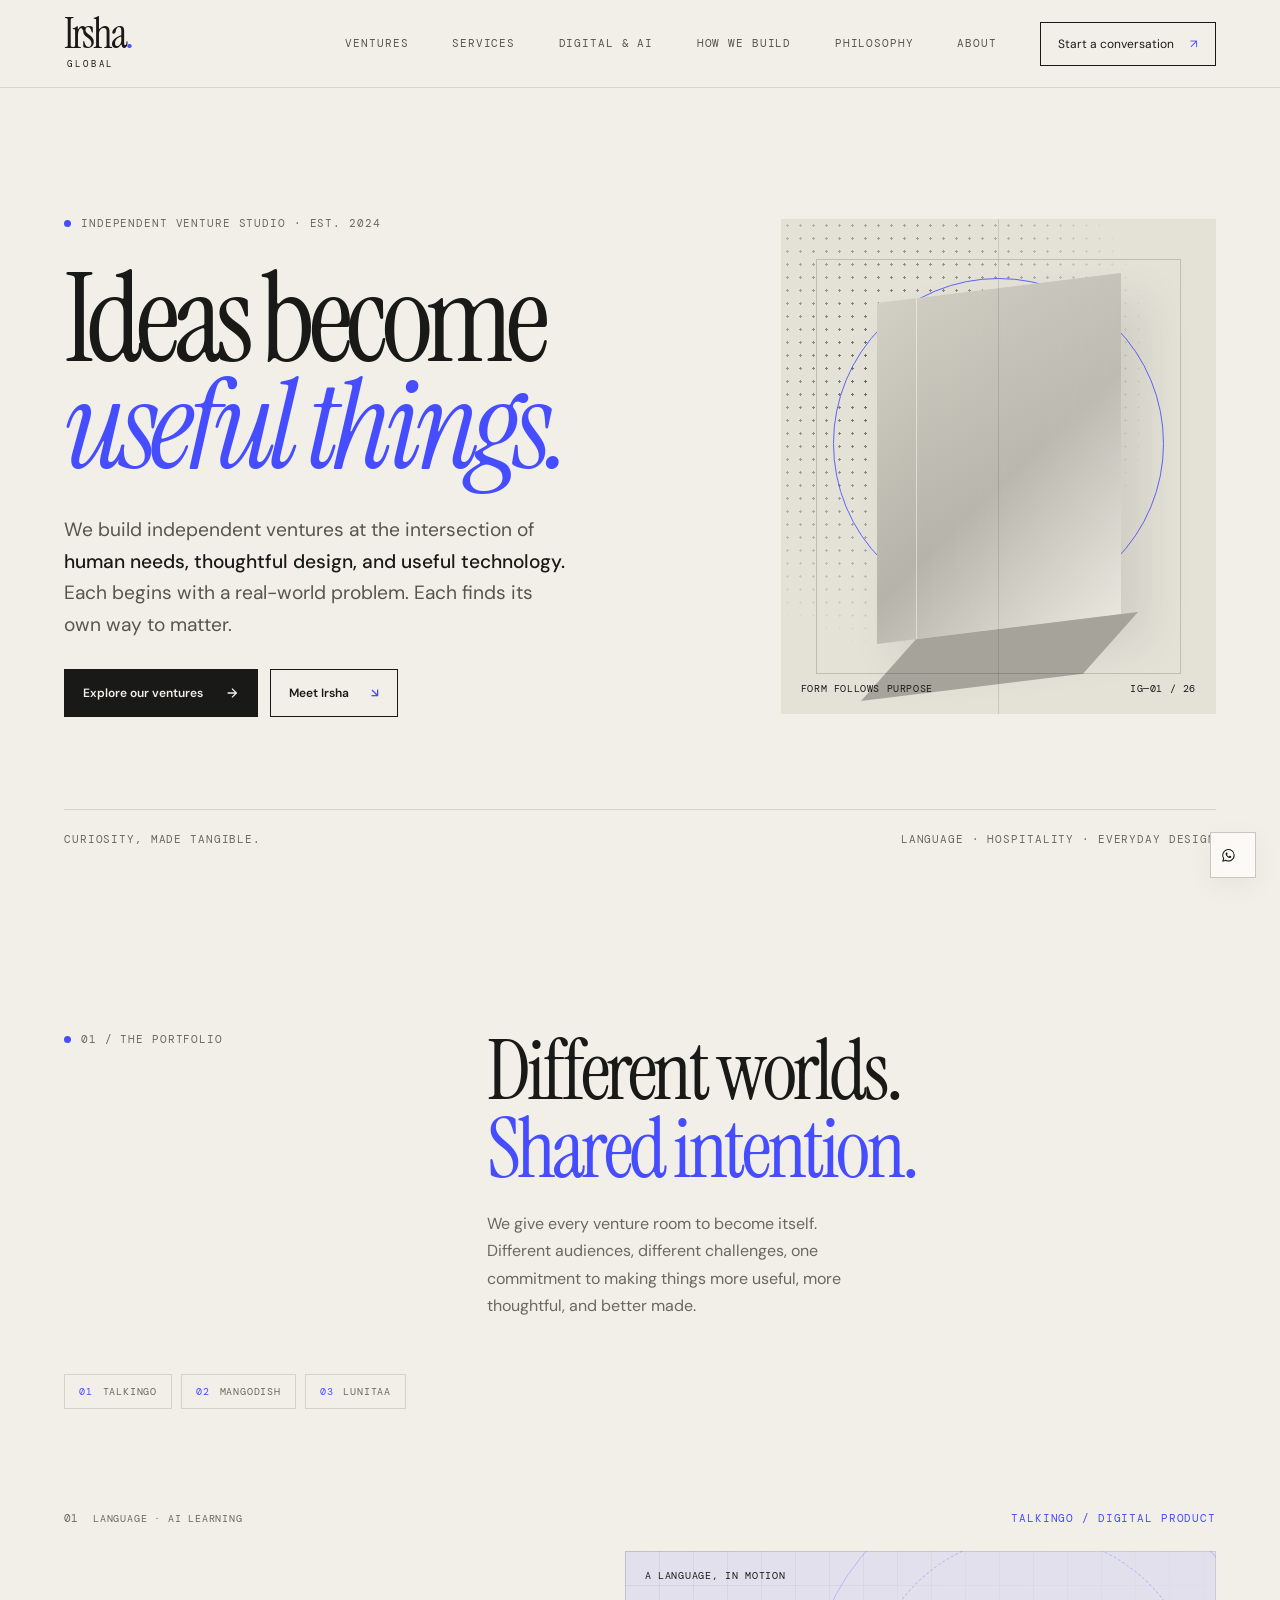
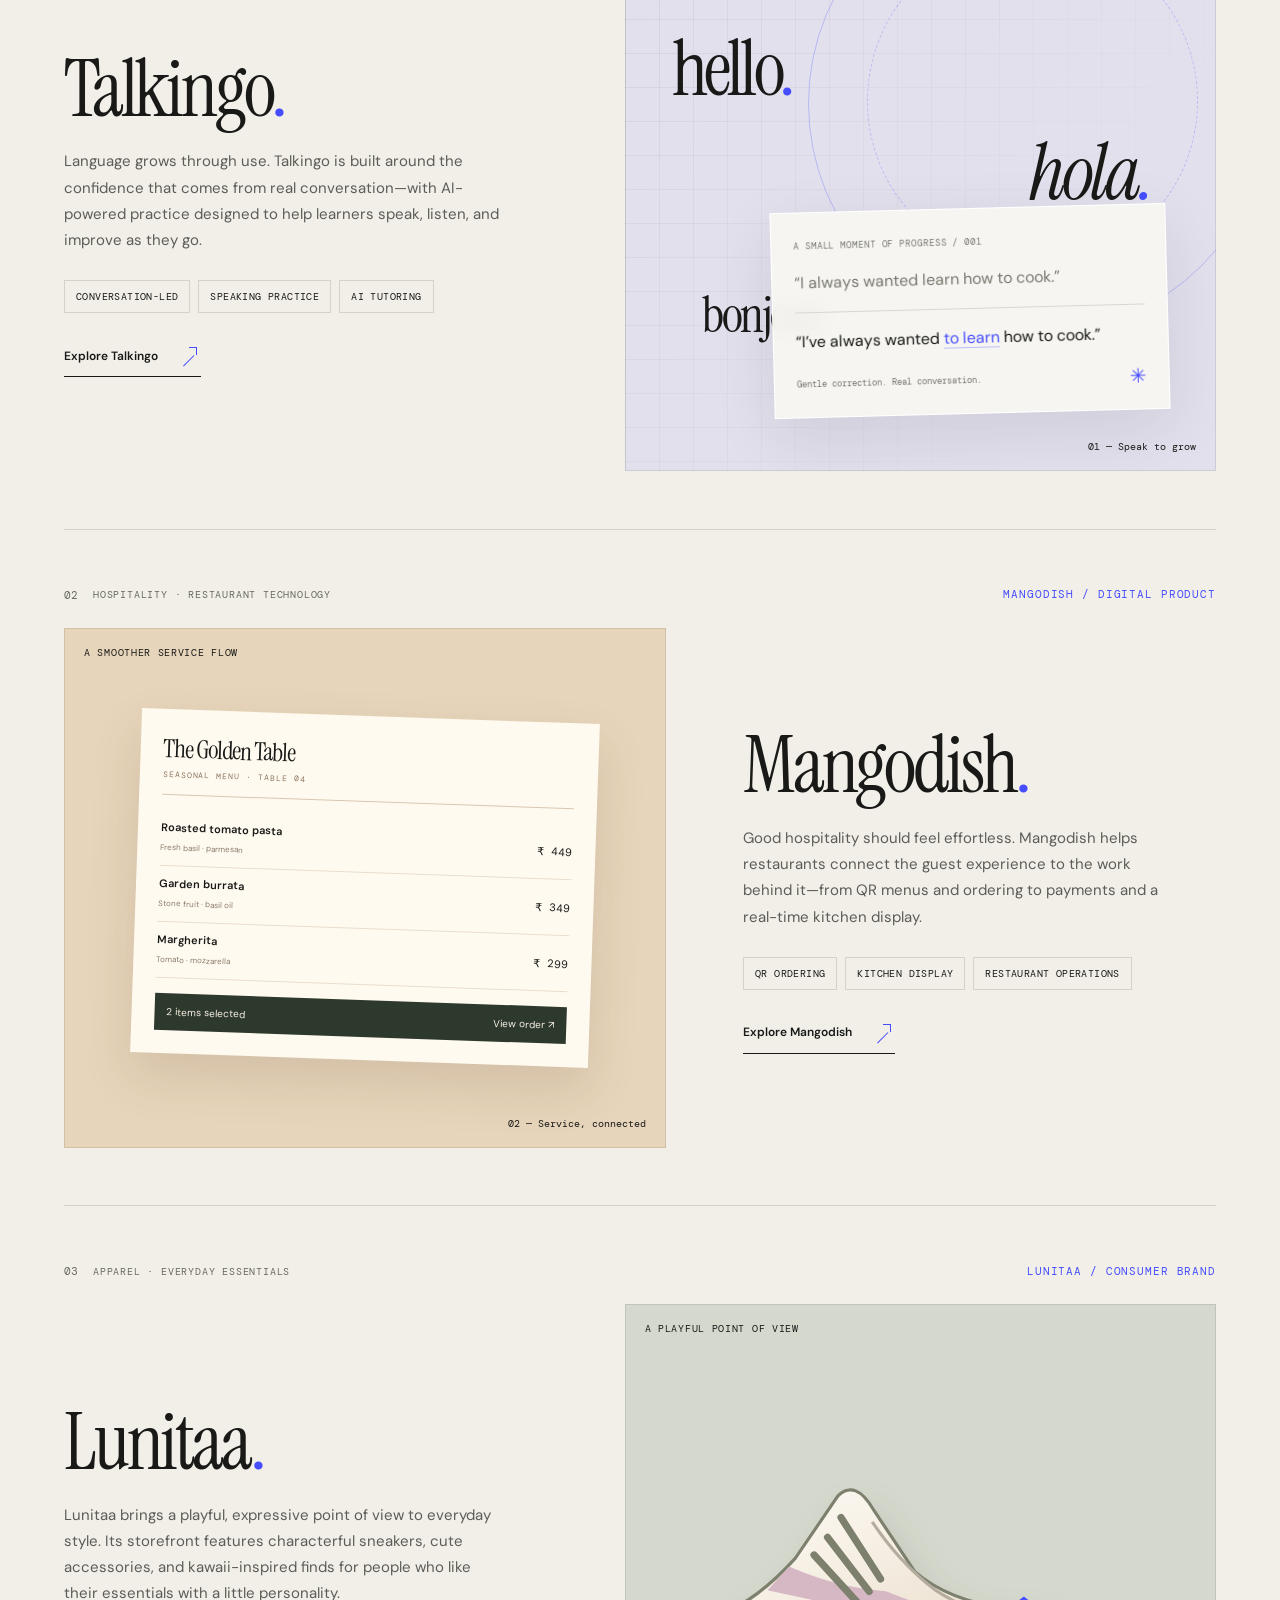
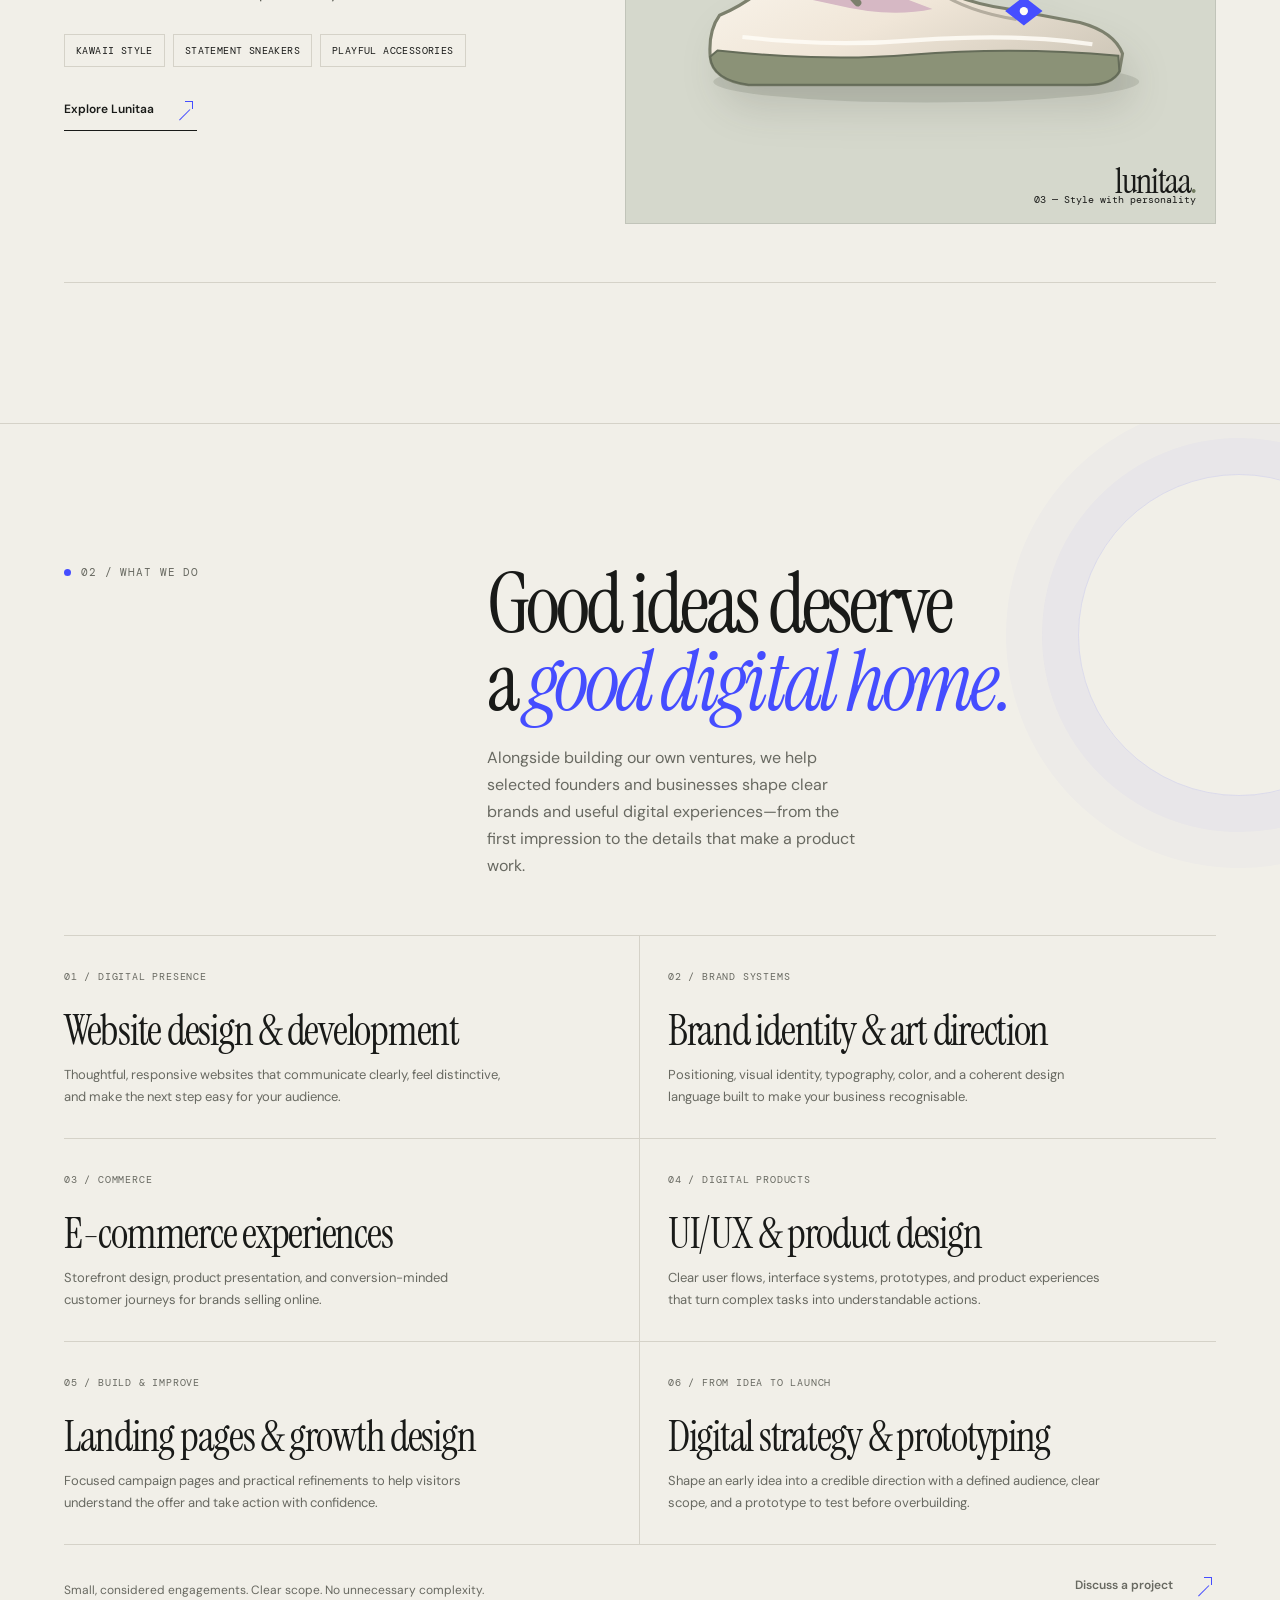
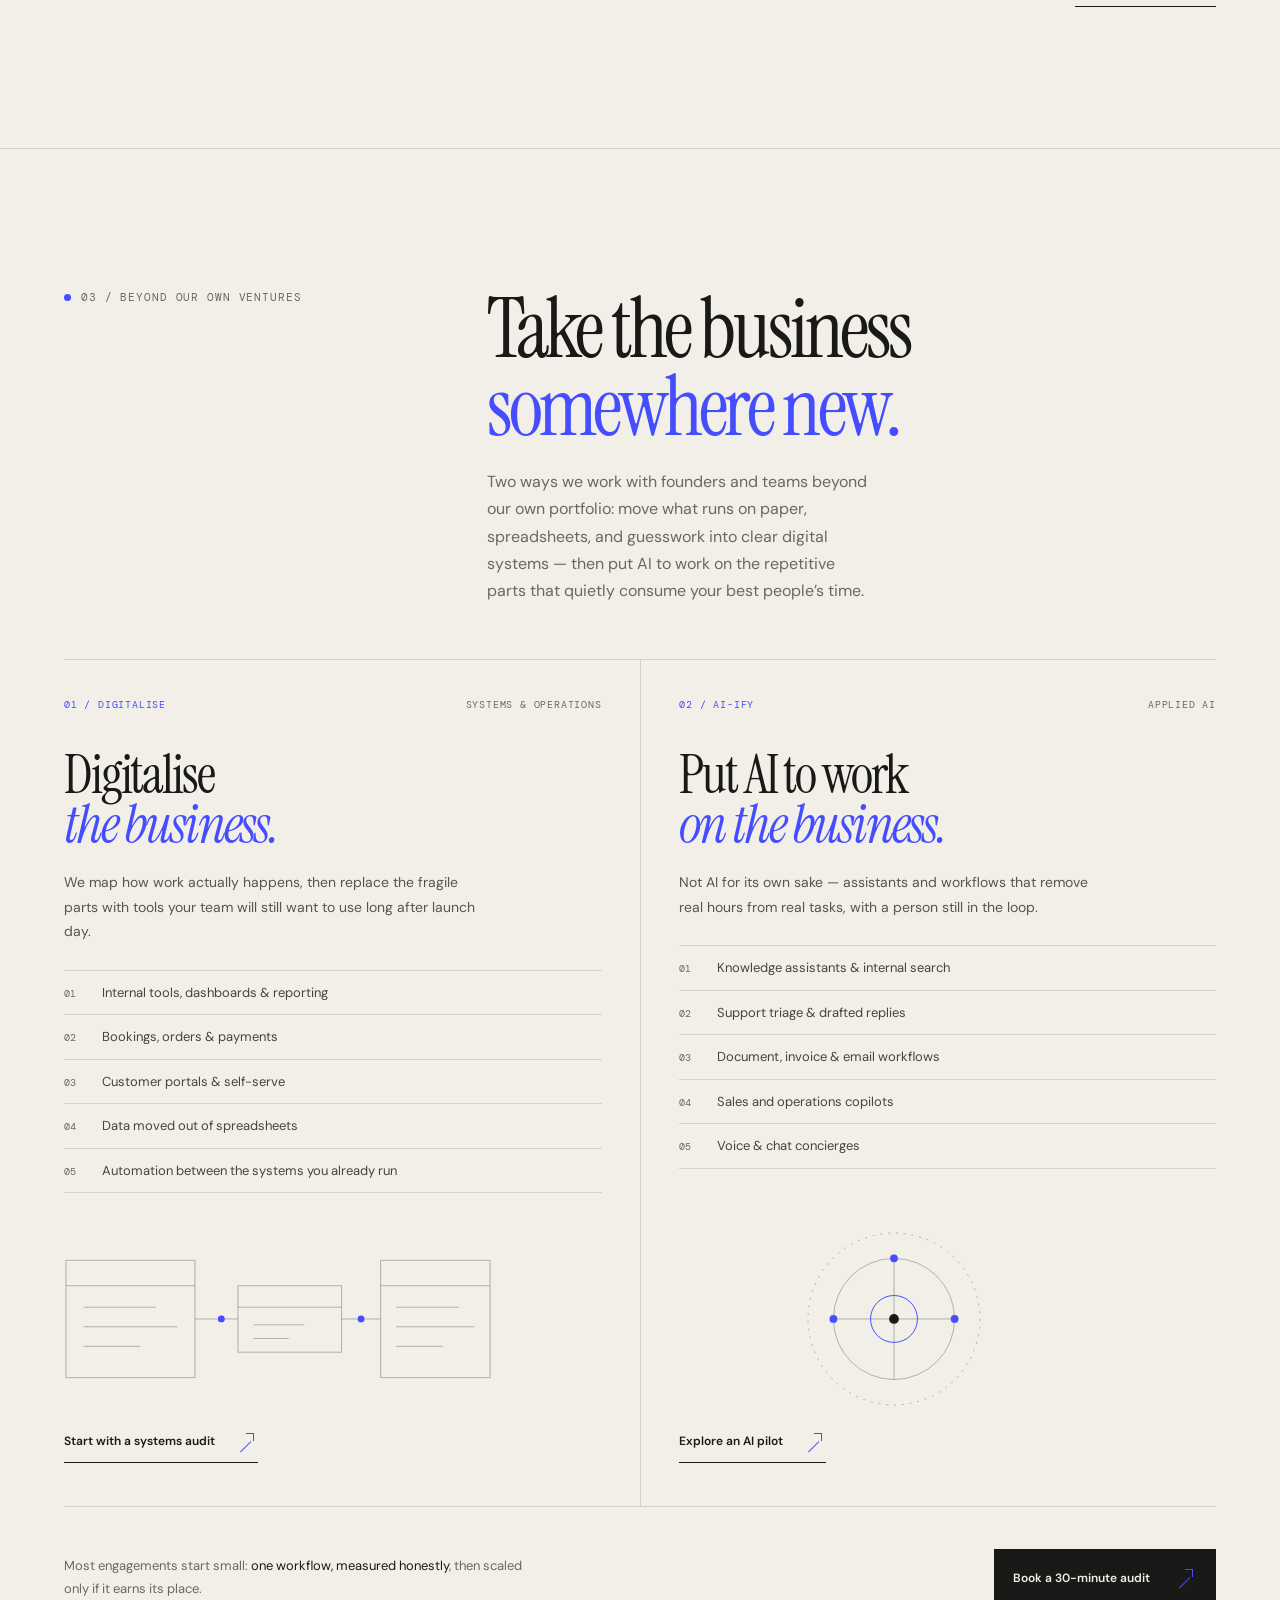
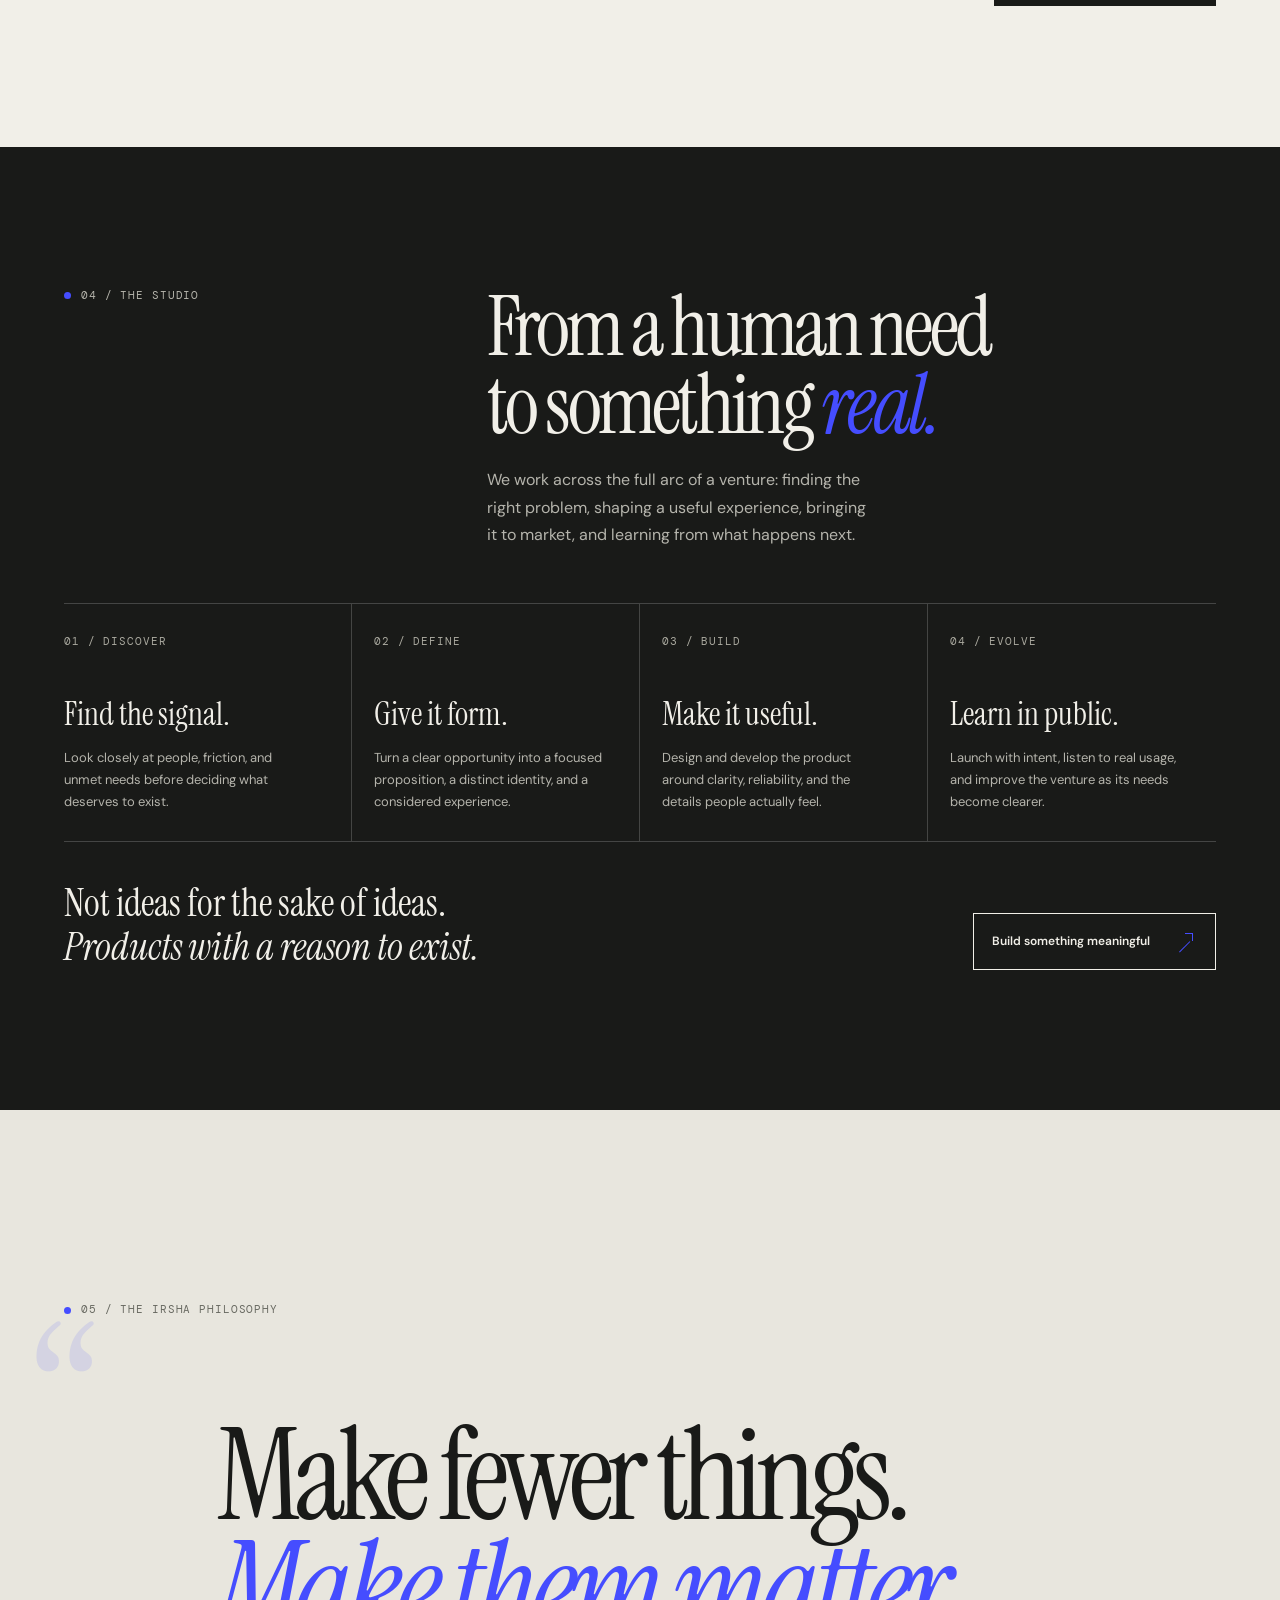
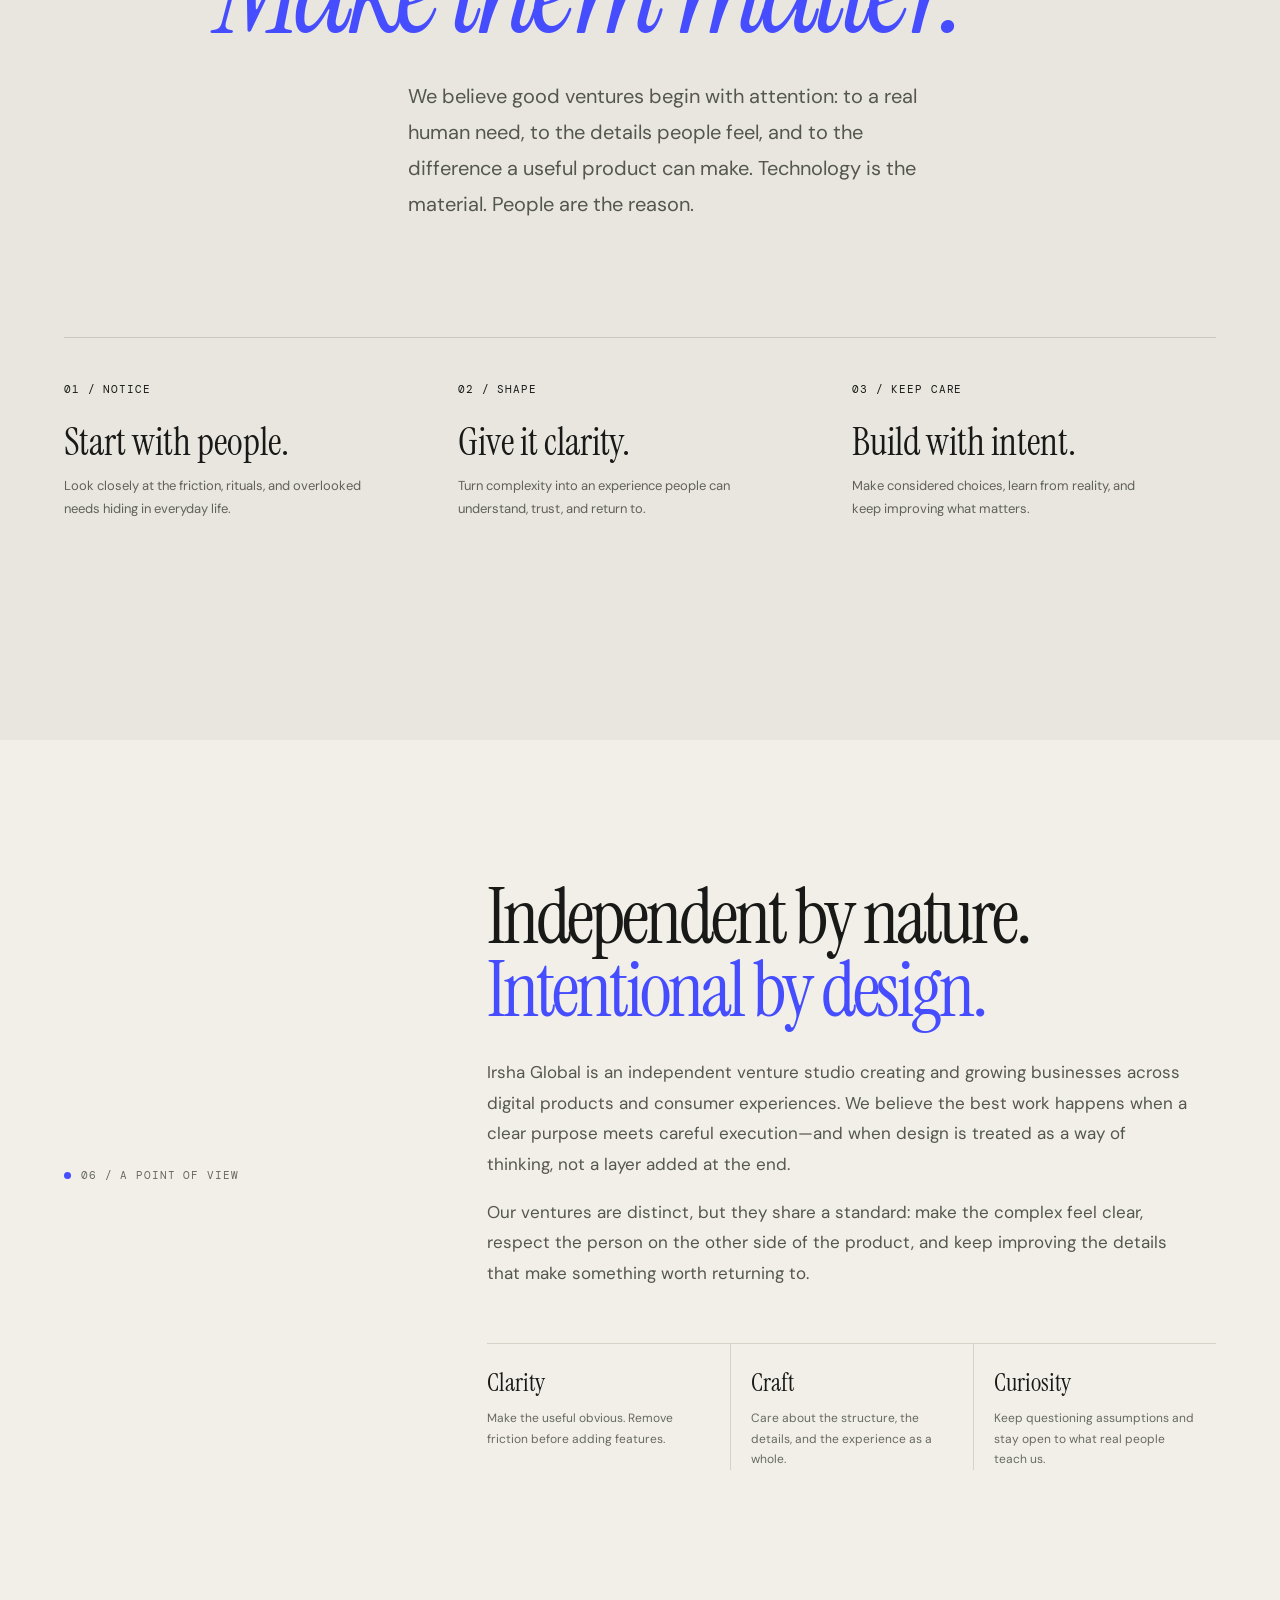
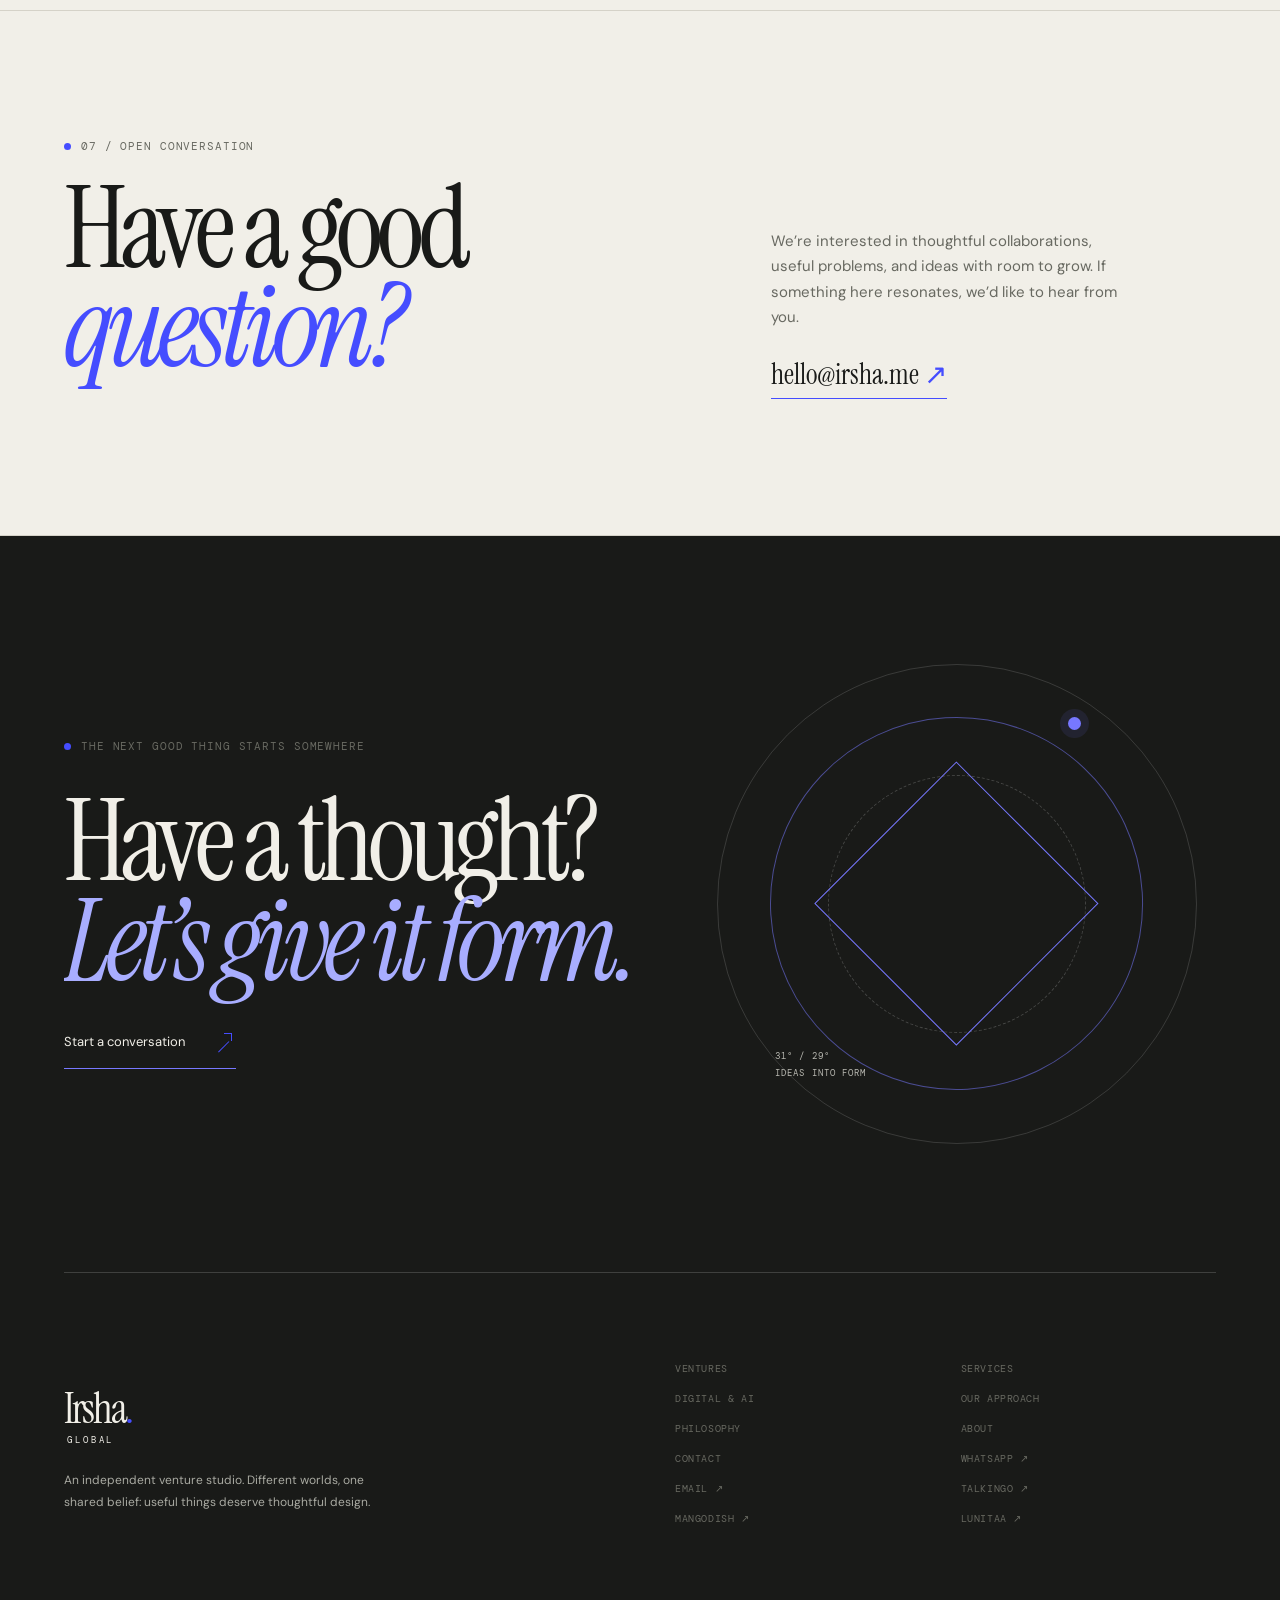
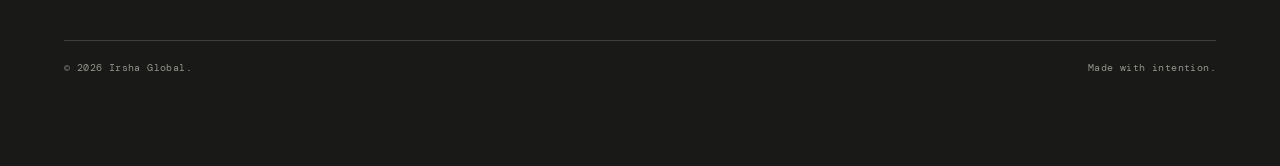
==== commit fd9b106c: "feat: digital & AI section, vertical ventures, adaptive cursor - Replace scroll-hijacked horizontal " ====
--- a/index.html
+++ b/index.html
@@ -26,7 +26,7 @@
 header{height:88px;position:sticky;top:0;z-index:20;background:rgba(241,239,232,.9);backdrop-filter:blur(16px);border-bottom:1px solid rgba(25,26,24,.12)}.nav{height:100%;display:flex;align-items:center;justify-content:space-between;gap:30px}.wordmark{display:inline-flex;flex-direction:column;line-height:.8}.wordmark-main{font:42px/.78 var(--serif);letter-spacing:-.055em}.wordmark-main .dot{color:var(--blue)}.wordmark-sub{font:9px/1 var(--mono);letter-spacing:.32em;margin:10px 0 0 3px}.nav-links{display:flex;align-items:center;gap:clamp(18px,3.4vw,48px)}.nav-link{color:#55564f;transition:color .2s}.nav-link:hover{color:var(--blue)}.nav-cta{border:1px solid var(--ink);padding:13px 17px;display:flex;gap:16px;align-items:center;font-size:12px;transition:background .2s,color .2s}.nav-cta:hover{background:var(--ink);color:var(--paper)}.menu-toggle{display:none;border:1px solid var(--line);background:transparent;padding:10px;font:11px var(--mono)}
 .hero{min-height:calc(90vh - 88px);padding-block:clamp(70px,10vw,150px) 44px;display:grid;grid-template-columns:1.2fr .8fr;align-items:center;gap:5vw;position:relative}.hero-copy{position:relative;z-index:2}.hero-kicker{margin-bottom:35px}.hero h1{font:clamp(64px,9.7vw,148px)/.86 var(--serif);font-weight:400;letter-spacing:-.055em;margin:0;max-width:900px}.hero h1 em{font-weight:400;color:var(--blue)}.hero-lede{font-size:clamp(16px,1.5vw,20px);line-height:1.65;color:#55564f;max-width:510px;margin:34px 0 28px}.hero-lede strong{color:var(--ink);font-weight:500}.actions{display:flex;gap:12px;flex-wrap:wrap}.btn{display:inline-flex;align-items:center;justify-content:center;gap:22px;padding:15px 18px;font-size:12px;font-weight:600;border:1px solid var(--ink);transition:transform .2s,background .2s,color .2s}.btn:hover{transform:translateY(-2px)}.btn-dark{background:var(--ink);color:var(--paper)}.btn-dark:hover{background:var(--blue);border-color:var(--blue)}.btn-quiet:hover{background:var(--white)}.btn svg{width:14px;height:14px}.hero-art{min-height:440px;position:relative;display:flex;align-items:center;justify-content:center;overflow:hidden}.art-field{width:min(100%,490px);aspect-ratio: .88;position:relative;background:#e4e1d7;overflow:hidden}.art-field:before{content:'';position:absolute;inset:8%;border:1px solid rgba(25,26,24,.18);z-index:1;pointer-events:none}.art-field:after{content:'';position:absolute;left:50%;top:0;bottom:0;border-left:1px solid rgba(25,26,24,.13);z-index:1;pointer-events:none}.slab{position:absolute;width:56%;height:69%;top:14%;left:22%;background:linear-gradient(140deg,#d2cfc4,#b6b4aa 55%,#e6e3da);box-shadow:24px 28px 45px #55554b24;transform:skewY(-7deg);transition:transform .8s cubic-bezier(.2,.7,.2,1);translate:var(--px,0px) var(--py,0px)}.slab:before{content:'';position:absolute;inset:0 0 0 16%;border-left:1px solid #ffffff66;background:linear-gradient(90deg,transparent,#ffffff1a)}.slab:after{content:'';position:absolute;left:16%;right:-7%;height:16%;bottom:-16%;background:#a6a49a;transform:skewX(-45deg);transform-origin:top}.art-field:hover .slab{transform:skewY(-7deg) translateY(-9px)}.orbit{position:absolute;width:76%;aspect-ratio:1;border:1px solid var(--blue);border-radius:50%;left:12%;top:12%;opacity:.85}.orbit:after{content:'';position:absolute;width:8px;height:8px;background:var(--blue);border-radius:50%;top:12%;left:14%}.art-note{position:absolute;bottom:19px;left:20px;right:20px;display:flex;justify-content:space-between;z-index:3}.art-note span{font:10px var(--mono);text-transform:uppercase;letter-spacing:.06em}.hero-foot{grid-column:1/-1;border-top:1px solid var(--line);padding-top:22px;margin-top:28px;display:flex;justify-content:space-between;gap:24px;color:var(--muted)}.hero-foot span:last-child{text-align:right}
 .section{padding-block:clamp(82px,11vw,160px)}
-.services{border-top:1px solid var(--line);position:relative;overflow:hidden}.services:after{content:"";position:absolute;right:-120px;top:50px;width:320px;height:320px;border:1px solid #454dff20;border-radius:50%;pointer-events:none;box-shadow:0 0 0 36px #454dff08,0 0 0 72px #454dff05}.service-grid{display:grid;grid-template-columns:repeat(2,minmax(0,1fr));border-top:1px solid var(--line);position:relative;z-index:1}.service-item{padding:28px 28px 30px 0;border-bottom:1px solid var(--line);min-height:190px;position:relative}.service-item:nth-child(odd){border-right:1px solid var(--line)}.service-item:nth-child(even){padding-left:28px}.service-item .service-no{font:10px var(--mono);letter-spacing:.08em;color:var(--muted)}.service-item h3{font:clamp(27px,3.4vw,42px)/1 var(--serif);font-weight:400;letter-spacing:-.03em;margin:25px 0 12px}.service-item p{font-size:13px;line-height:1.7;color:var(--muted);max-width:440px;margin:0}.service-foot{display:flex;align-items:center;justify-content:space-between;gap:24px;margin-top:28px;color:var(--muted);font-size:12px;line-height:1.7}.whatsapp-float{position:fixed;right:24px;bottom:22px;z-index:30;display:flex;align-items:center;gap:10px;padding:11px 15px;border:1px solid #c8c6bd;background:rgba(251,250,246,.94);backdrop-filter:blur(12px);color:var(--ink);font-size:11px;letter-spacing:.01em;box-shadow:0 8px 28px #191a180d;transition:transform .2s,border-color .2s,background .2s}.whatsapp-float:hover{transform:translateY(-2px);border-color:#454dff;background:#fff}.whatsapp-float svg{width:17px;height:17px;flex:none}.whatsapp-float .wa-dot{width:6px;height:6px;background:#4b9d70;border-radius:50%;margin-left:1px}
+.services{border-top:1px solid var(--line);position:relative;overflow:hidden}.services:after{content:"";position:absolute;right:-120px;top:50px;width:320px;height:320px;border:1px solid #454dff20;border-radius:50%;pointer-events:none;box-shadow:0 0 0 36px #454dff08,0 0 0 72px #454dff05}.service-grid{display:grid;grid-template-columns:repeat(2,minmax(0,1fr));border-top:1px solid var(--line);position:relative;z-index:1}.service-item{padding:28px 28px 30px 0;border-bottom:1px solid var(--line);min-height:190px;position:relative}.service-item:nth-child(odd){border-right:1px solid var(--line)}.service-item:nth-child(even){padding-left:28px}.service-item .service-no{font:10px var(--mono);letter-spacing:.08em;color:var(--muted)}.service-item h3{font:clamp(27px,3.4vw,42px)/1 var(--serif);font-weight:400;letter-spacing:-.03em;margin:25px 0 12px}.service-item p{font-size:13px;line-height:1.7;color:var(--muted);max-width:440px;margin:0}.service-foot{display:flex;align-items:center;justify-content:space-between;gap:24px;margin-top:28px;color:var(--muted);font-size:12px;line-height:1.7}.whatsapp-float{position:fixed;right:24px;bottom:22px;z-index:30;display:flex;align-items:center;gap:10px;padding:12px;width:46px;height:46px;justify-content:center;overflow:hidden;border:1px solid #c8c6bd;background:rgba(251,250,246,.94);backdrop-filter:blur(12px);color:var(--ink);font-size:11px;letter-spacing:.01em;box-shadow:0 8px 28px #191a180d;transition:transform .2s,border-color .2s,background .2s,width .28s ease,padding .28s ease}.whatsapp-float:hover,.whatsapp-float:focus-visible{transform:translateY(-2px);border-color:#454dff;background:#fff;width:auto;padding:11px 15px}.whatsapp-float .wa-label{max-width:0;opacity:0;white-space:nowrap;overflow:hidden;transition:max-width .28s ease,opacity .18s ease}.whatsapp-float:hover .wa-label,.whatsapp-float:focus-visible .wa-label{max-width:120px;opacity:1}.whatsapp-float svg{width:17px;height:17px;flex:none}.whatsapp-float .wa-dot{display:none;width:6px;height:6px;background:#4b9d70;border-radius:50%;margin-left:1px}.whatsapp-float:hover .wa-dot,.whatsapp-float:focus-visible .wa-dot{display:block}
 .section-head{display:grid;grid-template-columns:.7fr 1.3fr;gap:30px;align-items:start;margin-bottom:55px}.section-head h2{font:clamp(46px,6.5vw,92px)/.94 var(--serif);font-weight:400;letter-spacing:-.045em;margin:0;max-width:850px}.section-head p{color:var(--muted);line-height:1.7;max-width:380px;margin:22px 0 0}.portfolio{border-top:1px solid var(--line)}.venture{border-bottom:1px solid var(--line);padding-block:32px 40px}.venture-top{display:flex;justify-content:space-between;align-items:center;margin-bottom:25px}.venture-label{display:flex;gap:15px;align-items:center}.venture-index{font:11px var(--mono);color:var(--muted)}.venture-kind{font:10px var(--mono);letter-spacing:.08em;text-transform:uppercase;color:var(--muted)}.venture-content{display:grid;grid-template-columns:.9fr 1.1fr;gap:clamp(25px,6vw,90px);align-items:stretch}.venture-copy{padding:16px 0 12px}.venture h3{font:clamp(48px,6.6vw,90px)/.88 var(--serif);font-weight:400;letter-spacing:-.04em;margin:0 0 24px}.venture-copy p{font-size:15px;line-height:1.75;color:#5c5d56;max-width:440px;margin:0 0 22px}.venture-tags{display:flex;flex-wrap:wrap;gap:8px;margin:27px 0 30px}.tag{font:10px var(--mono);text-transform:uppercase;letter-spacing:.04em;border:1px solid var(--line);padding:9px 11px}.text-link{display:inline-flex;align-items:center;gap:18px;font-size:12px;font-weight:600;border-bottom:1px solid var(--ink);padding-bottom:8px}.text-link span{color:var(--blue);font-size:17px;transition:transform .2s}.text-link:hover span{transform:translate(3px,-3px)}
 .visual{position:relative;min-height:400px;overflow:hidden;display:flex;align-items:center;justify-content:center}.visual:before{content:'';position:absolute;inset:0;border:1px solid #191a181a}.talkingo-visual{background:#d9d8e8}.talkingo-visual .circle{position:absolute;border:1px solid #454dff77;border-radius:50%;width:70%;aspect-ratio:1}.talkingo-visual .circle.c2{width:48%;border-color:#454dff;transform:translate(15px,15px)}.talkingo-visual .phone{z-index:2;width:210px;background:#f8f7f2;border:5px solid #23242b;border-radius:30px;padding:18px 13px 14px;box-shadow:0 28px 55px #191a1830;transform:rotate(-4deg);transition:transform .5s}.visual:hover .phone{transform:rotate(0) translateY(-5px)}.phone-top{display:flex;align-items:center;gap:7px;font-size:10px;font-weight:700;margin-bottom:18px}.avatar{width:24px;height:24px;border-radius:50%;background:var(--blue);color:white;display:grid;place-items:center;font-size:10px}.chat-bubble{font-size:9px;line-height:1.45;padding:10px;border-radius:10px;margin:9px 0;max-width:90%}.bubble-ai{background:#e9e7f6}.bubble-user{background:var(--blue);color:white;margin-left:auto}.correction{border:1px solid #c9c6ed;padding:9px;border-radius:9px;font-size:8px;line-height:1.5;margin-top:11px}.correction strong{color:var(--blue)}.phone-input{margin-top:18px;border:1px solid #dedde3;border-radius:18px;padding:8px;font-size:8px;color:#777}.visual-label{position:absolute;left:20px;top:18px;z-index:3;font:10px var(--mono);letter-spacing:.07em;text-transform:uppercase}.visual-number{position:absolute;right:20px;bottom:18px;z-index:3;font:10px var(--mono)}
 .mango-visual{background:#e7d5bb}.menu-board{z-index:2;width:76%;max-width:500px;background:#fffaf0;box-shadow:0 22px 50px #56371f24;padding:23px;transform:rotate(2deg);transition:transform .5s}.visual:hover .menu-board{transform:rotate(0) translateY(-5px)}.menu-brand{font:25px var(--serif);letter-spacing:-.04em}.menu-sub{font:8px var(--mono);text-transform:uppercase;letter-spacing:.12em;color:#8b755c;margin-top:4px}.menu-rule{height:1px;background:#d8c7b0;margin:15px 0}.dish{display:grid;grid-template-columns:1fr auto;gap:8px;align-items:center;padding:10px 0;border-bottom:1px solid #e9ddcd}.dish b{display:block;font-size:11px;font-weight:600}.dish small{font-size:8px;color:#897c6c}.dish-price{font:11px var(--mono)}.order-bar{margin-top:15px;background:#2e392d;color:#f9f2e5;padding:12px;display:flex;justify-content:space-between;font-size:10px}
@@ -56,12 +56,21 @@
 
 .reading-progress{position:fixed;top:0;left:0;height:2px;width:0;background:var(--blue);z-index:50;pointer-events:none;transition:width .08s linear}
 
-/* Horizontal venture passage: desktop only; mobile keeps natural vertical flow */
+/* Ventures: explicit vertical story. No scroll hijacking — every card is reachable by normal scroll. */
+.venture-jump{display:flex;flex-wrap:wrap;gap:9px;margin:0 0 clamp(28px,4vw,44px)}
+.venture-jump a{display:inline-flex;align-items:center;gap:10px;border:1px solid var(--line);padding:10px 14px;font:10px var(--mono);letter-spacing:.08em;text-transform:uppercase;color:var(--muted);transition:border-color .2s,color .2s,background .2s}
+.venture-jump a:hover,.venture-jump a:focus-visible{border-color:var(--blue);color:var(--blue);background:#454dff08}
+.venture-jump a b{font-weight:400;color:var(--blue)}
 @media(min-width:1000px){
-  .portfolio{display:flex;gap:28px;overflow-x:auto;overflow-y:hidden;scroll-snap-type:x mandatory;scrollbar-width:thin;scrollbar-color:var(--blue) transparent;padding-bottom:18px;}
-  .portfolio .venture{flex:0 0 min(82vw,1120px);scroll-snap-align:start;border:1px solid var(--line);padding:30px;background:rgba(255,255,255,.16);}
-  .portfolio .venture-content{grid-template-columns:.85fr 1.15fr;}
-  .portfolio .visual{min-height:430px;}
+  .portfolio{border-top:0}
+  .venture{padding-block:clamp(38px,4.5vw,58px)}
+  .venture .visual{min-height:clamp(400px,42vw,520px)}
+  .venture:nth-child(even) .venture-content{grid-template-columns:1.12fr .88fr}
+  .venture:nth-child(even) .venture-copy{order:2}
+  .venture:nth-child(even) .visual{order:1}
+  .venture-content{align-items:center}
+  .venture-copy{padding-top:22px}
+  .venture h3{font-size:clamp(54px,6.2vw,86px)}
 }
 
 
@@ -73,29 +82,15 @@
 .irsha-arrow:before{content:'';position:absolute;width:15px;height:1px;background:currentColor;left:3px;top:12px;transform:rotate(-45deg);transform-origin:right center}
 .irsha-arrow:after{content:'';position:absolute;width:7px;height:7px;border-top:1px solid currentColor;border-right:1px solid currentColor;right:4px;top:4px}
 .text-link:hover .irsha-arrow,.btn:hover .irsha-arrow{transform:translate(3px,-3px)}
-.venture.is-current .venture-index{color:var(--blue)}
-.venture.is-current .visual{box-shadow:0 0 0 1px #454dff33}
 .venture .visual{transition:transform .55s cubic-bezier(.2,.7,.2,1),box-shadow .55s}
 .venture:hover .visual{transform:translateY(-3px)}
 .venture .visual:after{transition:opacity .35s}
 .venture .venture-tags .tag{transition:border-color .25s,color .25s,background .25s}
 .venture .venture-tags .tag:hover{border-color:var(--blue);color:var(--blue);background:#454dff08}
-.portfolio-hint{display:flex;align-items:center;justify-content:space-between;gap:18px;margin:0 0 22px;color:var(--muted);font:10px var(--mono);letter-spacing:.06em;text-transform:uppercase}
-.portfolio-hint .hint-arrow{color:var(--blue);font-size:18px;letter-spacing:0;animation:hintNudge 2.4s ease-in-out infinite}
-@keyframes hintNudge{0%,100%{transform:translateX(0)}50%{transform:translateX(5px)}}
-@media(prefers-reduced-motion:reduce){.dot-constellation,.portfolio-hint .hint-arrow{animation:none}}
 
 
 
 /* Final identity layer */
-#ventures.horizontal-story{position:relative;height:calc(100vh + var(--portfolio-distance, 1200px));padding-bottom:0}
-#ventures.horizontal-story .portfolio-hint{position:sticky;top:104px;z-index:4;margin-bottom:18px}
-#ventures.horizontal-story .portfolio{position:sticky;top:150px;display:flex;gap:clamp(30px,5vw,76px);overflow:hidden;border-top:1px solid var(--line);width:100%;height:calc(100vh - 190px);align-items:stretch;will-change:scroll-position}
-#ventures.horizontal-story .venture{flex:0 0 min(82vw,1120px);width:min(82vw,1120px);height:100%;display:flex;flex-direction:column;justify-content:center;padding:25px 0 30px;border-bottom:0}
-#ventures.horizontal-story .venture-content{grid-template-columns:.85fr 1.15fr;align-items:center}
-#ventures.horizontal-story .venture h3{font-size:clamp(54px,6vw,86px)}
-#ventures.horizontal-story .visual{min-height:clamp(280px,52vh,480px)}
-#ventures.horizontal-story .venture.is-current .visual{box-shadow:0 0 0 1px #454dff28}
 .philosophy{background:#e8e6de;padding-block:clamp(100px,15vw,210px);overflow:hidden}
 .philosophy-inner{position:relative}
 .philosophy-statement{max-width:1000px;margin:clamp(45px,8vw,110px) 0 clamp(60px,9vw,120px) auto;position:relative}
@@ -127,12 +122,12 @@
 .footer-links a{transition:color .2s,transform .2s}
 .footer-links a:hover{color:#a8adff;transform:translateX(3px)}
 .copyright{border-top:1px solid #ffffff2a;padding-top:20px;display:flex;justify-content:space-between;gap:20px;color:#92938b;font:10px var(--mono);letter-spacing:.04em}
-.irsha-cursor{position:fixed;left:-12px;top:-12px;width:24px;height:24px;z-index:1000;pointer-events:none;opacity:0;mix-blend-mode:multiply;transition:opacity .2s,width .2s,height .2s}
+.irsha-cursor{position:fixed;left:-12px;top:-12px;width:24px;height:24px;z-index:1000;pointer-events:none;opacity:0;mix-blend-mode:difference;transition:opacity .2s,width .2s,height .2s}
 .irsha-cursor.is-visible{opacity:1}
-.irsha-cursor span{display:block;width:100%;height:100%;border:1px solid var(--blue);border-radius:50%;position:relative;transition:transform .25s,background .25s}
-.irsha-cursor span:after{content:'';position:absolute;width:4px;height:4px;background:var(--blue);border-radius:50%;left:50%;top:50%;transform:translate(-50%,-50%)}
-.irsha-cursor.is-hover span{transform:scale(1.55);background:#454dff12}
-.irsha-cursor.is-down span{transform:scale(.75);background:#454dff25}
+.irsha-cursor span{display:block;width:100%;height:100%;border:1px solid #fff;border-radius:50%;position:relative;transition:transform .25s,background .25s}
+.irsha-cursor span:after{content:'';position:absolute;width:4px;height:4px;background:#fff;border-radius:50%;left:50%;top:50%;transform:translate(-50%,-50%)}
+.irsha-cursor.is-hover span{transform:scale(1.55);background:#ffffff1f}
+.irsha-cursor.is-down span{transform:scale(.75);background:#ffffff33}
 @media(pointer:fine){body{cursor:none}a,button{cursor:none}input,textarea{cursor:text}}
 .talkingo-art{background:#e2e0ed!important;overflow:hidden;isolation:isolate}
 .talkingo-art-grid{position:absolute;inset:0;background-image:linear-gradient(#191a1810 1px,transparent 1px),linear-gradient(90deg,#191a1810 1px,transparent 1px);background-size:34px 34px;mask-image:linear-gradient(120deg,#000,transparent 80%)}
@@ -150,35 +145,73 @@
 .dialogue-rule{height:1px;background:#d8d6cd}
 .dialogue-foot{display:flex;justify-content:space-between;align-items:center;color:#74756e;font:9px var(--mono);gap:10px}
 .dialogue-spark{font-size:20px;color:var(--blue)}
-@media(max-width:999px){#ventures.horizontal-story{height:auto!important;padding-bottom:0}#ventures.horizontal-story .portfolio-hint{position:static}#ventures.horizontal-story .portfolio{position:static;display:block;height:auto;overflow:visible}#ventures.horizontal-story .venture{width:100%;height:auto;min-height:0;padding-block:34px;display:block}#ventures.horizontal-story .venture-content{grid-template-columns:1fr}#ventures.horizontal-story .visual{min-height:320px}.philosophy-rail{grid-template-columns:1fr;gap:10px}.philosophy-rail>div{border-bottom:1px solid #c8c6bd}.footer-hero{grid-template-columns:1fr}.footer-art{width:min(78%,350px);margin-top:45px}.footer-row{grid-template-columns:1fr;gap:40px}}
+@media(max-width:999px){.philosophy-rail{grid-template-columns:1fr;gap:10px}.philosophy-rail>div{border-bottom:1px solid #c8c6bd}.footer-hero{grid-template-columns:1fr}.footer-art{width:min(78%,350px);margin-top:45px}.footer-row{grid-template-columns:1fr;gap:40px}}
 @media(max-width:640px){.footer-hero h2{font-size:clamp(54px,16vw,82px)}.copyright{flex-direction:column}.talkingo-dialogue{left:12%;right:6%;bottom:9%;padding:14px}.word-hello{top:13%}.word-hola{top:31%}.word-bonjour{bottom:30%}}
 @media(pointer:coarse), (prefers-reduced-motion:reduce){.irsha-cursor{display:none}body,a,button{cursor:auto}}
+
+/* Navigation state + keyboard focus */
+.nav-link{position:relative}
+.nav-link.is-active{color:var(--blue)}
+.nav-link.is-active:after{content:'';position:absolute;left:0;right:0;bottom:-7px;height:1px;background:var(--blue)}
+a:focus-visible,button:focus-visible{outline:2px solid var(--blue);outline-offset:3px}
+footer a:focus-visible,.studio a:focus-visible{outline-color:#a8adff}
+
+/* Digital & AI: the business-facing half of the studio */
+.transform{position:relative;border-top:1px solid var(--line)}
+.tracks{display:grid;grid-template-columns:repeat(2,minmax(0,1fr));border-top:1px solid var(--line);border-bottom:1px solid var(--line)}
+.track{display:flex;flex-direction:column;padding:clamp(26px,3vw,38px) clamp(22px,3vw,40px) clamp(30px,3.4vw,44px) 0}
+.track+.track{border-left:1px solid var(--line);padding-left:clamp(22px,3vw,40px);padding-right:0}
+.track-head{display:flex;align-items:center;justify-content:space-between;gap:14px;margin-bottom:clamp(26px,3.4vw,40px)}
+.track-no{font:10px var(--mono);letter-spacing:.08em;color:var(--blue)}
+.track-tag{font:10px var(--mono);letter-spacing:.08em;text-transform:uppercase;color:var(--muted);text-align:right}
+.track h3{font:clamp(36px,4.2vw,60px)/.92 var(--serif);font-weight:400;letter-spacing:-.04em;margin:0 0 20px}
+.track h3 em{font-style:italic;color:var(--blue);font-weight:400}
+.track>p{font-size:14px;line-height:1.75;color:#55564f;max-width:430px;margin:0 0 26px}
+.track-list{list-style:none;margin:0;padding:0;border-top:1px solid var(--line)}
+.track-list li{display:grid;grid-template-columns:30px 1fr;gap:8px;align-items:baseline;padding:12px 0;border-bottom:1px solid var(--line);font-size:13px;line-height:1.5;color:#44453f}
+.track-list li span{font:10px var(--mono);color:var(--muted)}
+.track-art{margin-top:auto;padding-top:clamp(26px,3.4vw,38px)}
+.track-art svg{display:block;width:100%;max-width:430px;height:auto}
+.track-link{margin-top:22px;align-self:flex-start}
+.track-foot{display:flex;align-items:center;justify-content:space-between;gap:24px;flex-wrap:wrap;margin-top:clamp(28px,3.6vw,42px)}
+.track-foot p{font-size:13px;line-height:1.75;color:var(--muted);margin:0;max-width:460px}
+.track-foot p em{font-style:normal;color:var(--ink)}
+@media(max-width:900px){.tracks{grid-template-columns:1fr}.track{padding-right:0}.track+.track{border-left:0;border-top:1px solid var(--line);padding-left:0}.track-art svg{max-width:100%}}
+
 .skip-link{position:absolute;left:-9999px;top:0;z-index:60;background:var(--ink);color:var(--paper);padding:12px 18px;font:11px var(--mono);letter-spacing:.06em;text-transform:uppercase}
 .skip-link:focus{left:12px;top:12px}
-@media(max-width:560px){footer{padding-bottom:48px}}
+@media(max-width:560px){footer{padding-bottom:48px}.venture-top{flex-direction:column;align-items:flex-start;gap:12px;margin-bottom:20px}.venture-kind{text-align:left;max-width:none}.venture-top .index{font-size:9px}}
 
 </style>
-<script type="application/ld+json">{"@context":"https://schema.org","@type":"Organization","name":"Irsha Global","url":"https://irsha.me/","description":"Independent venture studio building thoughtful digital products across language learning, hospitality technology, and everyday design.","email":"hello@irsha.me","foundingDate":"2024","logo":"https://irsha.me/assets/apple-touch-icon.png","image":"https://irsha.me/assets/og-image.png","sameAs":["https://talkingo.ai","https://mangodish.com","https://lunitaa.com"],"knowsAbout":["Venture building","Website design and development","Brand identity","Digital product design","E-commerce experiences"]}</script>
+<script type="application/ld+json">{"@context":"https://schema.org","@type":"Organization","name":"Irsha Global","url":"https://irsha.me/","description":"Independent venture studio building thoughtful digital products across language learning, hospitality technology, and everyday design.","email":"hello@irsha.me","foundingDate":"2024","logo":"https://irsha.me/assets/apple-touch-icon.png","image":"https://irsha.me/assets/og-image.png","makesOffer":[{"@type":"Offer","itemOffered":{"@type":"Service","name":"Business digitalisation"}},{"@type":"Offer","itemOffered":{"@type":"Service","name":"Applied AI"}}],"sameAs":["https://talkingo.ai","https://mangodish.com","https://lunitaa.com"],"knowsAbout":["Venture building","Website design and development","Brand identity","Digital product design","E-commerce experiences"]}</script>
 </head>
 <body>
 <a class="skip-link" href="#top">Skip to content</a>
 <div class="reading-progress" aria-hidden="true"></div>
-<header><div class="wrap nav"><a class="wordmark" href="#top" aria-label="Irsha Global home"><span class="wordmark-main">Irsha<span class="dot">.</span></span><span class="wordmark-sub">GLOBAL</span></a><nav class="nav-links" id="navLinks" aria-label="Main navigation"><a class="nav-link" href="#ventures">Ventures</a><a class="nav-link" href="#services">Services</a><a class="nav-link" href="#studio">How we build</a><a class="nav-link" href="#philosophy">Philosophy</a><a class="nav-link" href="#about">About</a><a class="nav-cta" href="#contact">Start a conversation <span class="accent">↗</span></a></nav><button class="menu-toggle" id="menuToggle" aria-expanded="false" aria-controls="navLinks">MENU +</button></div></header>
+<header><div class="wrap nav"><a class="wordmark" href="#top" aria-label="Irsha Global home"><span class="wordmark-main">Irsha<span class="dot">.</span></span><span class="wordmark-sub">GLOBAL</span></a><nav class="nav-links" id="navLinks" aria-label="Main navigation"><a class="nav-link" href="#ventures">Ventures</a><a class="nav-link" href="#services">Services</a><a class="nav-link" href="#transform">Digital &amp; AI</a><a class="nav-link" href="#studio">How we build</a><a class="nav-link" href="#philosophy">Philosophy</a><a class="nav-link" href="#about">About</a><a class="nav-cta" href="#contact">Start a conversation <span class="accent">↗</span></a></nav><button class="menu-toggle" id="menuToggle" aria-expanded="false" aria-controls="navLinks">MENU +</button></div></header>
 <main id="top">
 <section class="wrap hero"><div class="hero-copy"><div class="eyebrow hero-kicker">Independent venture studio · Est. 2024</div><h1>Ideas become<br><em>useful things.</em></h1><p class="hero-lede">We build independent ventures at the intersection of <strong>human needs, thoughtful design, and useful technology.</strong> Each begins with a real-world problem. Each finds its own way to matter.</p><div class="actions"><a class="btn btn-dark" href="#ventures">Explore our ventures <svg viewBox="0 0 16 16" fill="none" stroke="currentColor" stroke-width="1.5"><path d="M3 8h10M8 3l5 5-5 5"/></svg></a><a class="btn btn-quiet" href="#about">Meet Irsha <span class="accent">↘</span></a></div></div><div class="hero-art" aria-label="Abstract architectural composition"><div class="art-field"><div class="dot-constellation" aria-hidden="true"></div><div class="orbit"></div><div class="slab"></div><div class="art-note"><span>Form follows purpose</span><span>IG—01 / 26</span></div></div></div><div class="hero-foot mono"><span>Curiosity, made tangible.</span><span>Language · Hospitality · Everyday design</span></div></section>
 <section class="wrap section" id="ventures"><div class="section-head reveal"><div><div class="eyebrow">01 / The portfolio</div></div><div><h2>Different worlds.<br><span class="accent">Shared intention.</span></h2><p>We give every venture room to become itself. Different audiences, different challenges, one commitment to making things more useful, more thoughtful, and better made.</p></div></div>
+<nav class="venture-jump reveal" aria-label="Jump to a venture"><a href="#talkingo"><b>01</b>Talkingo</a><a href="#mangodish"><b>02</b>Mangodish</a><a href="#lunitaa"><b>03</b>Lunitaa</a></nav>
 <div class="portfolio">
-<article class="venture reveal"><div class="venture-top"><div class="venture-label"><span class="venture-index">01</span><span class="venture-kind">Language · AI learning</span></div><span class="index">Talkingo / Digital product</span></div><div class="venture-content"><div class="venture-copy"><h3>Talkingo<span class="accent">.</span></h3><p>Language grows through use. Talkingo is built around the confidence that comes from real conversation—with AI-powered practice designed to help learners speak, listen, and improve as they go.</p><div class="venture-tags"><span class="tag">Conversation-led</span><span class="tag">Speaking practice</span><span class="tag">AI tutoring</span></div><a class="text-link" href="https://talkingo.ai" target="_blank" rel="noopener noreferrer">Explore Talkingo <span class="irsha-arrow" aria-hidden="true"></span></a></div><div class="visual talkingo-visual talkingo-art"><span class="visual-label">A language, in motion</span><div class="talkingo-art-grid" aria-hidden="true"></div><div class="talkingo-orbit orbit-one"></div><div class="talkingo-orbit orbit-two"></div><div class="talkingo-word word-hello">hello<span>.</span></div><div class="talkingo-word word-hola">hola<span>.</span></div><div class="talkingo-word word-bonjour">bonjour<span>.</span></div><div class="talkingo-dialogue"><span class="dialogue-label">A SMALL MOMENT OF PROGRESS / 001</span><p class="dialogue-user">“I always wanted learn how to cook.”</p><div class="dialogue-rule"></div><p class="dialogue-corrected">“I’ve always wanted <em>to learn</em> how to cook.”</p><div class="dialogue-foot"><span>Gentle correction. Real conversation.</span><span class="dialogue-spark">✳</span></div></div><span class="visual-number">01 — Speak to grow</span></div></div></article>
-<article class="venture reveal"><div class="venture-top"><div class="venture-label"><span class="venture-index">02</span><span class="venture-kind">Hospitality · Restaurant technology</span></div><span class="index">Mangodish / Digital product</span></div><div class="venture-content"><div class="venture-copy"><h3>Mangodish<span class="accent">.</span></h3><p>Good hospitality should feel effortless. Mangodish helps restaurants connect the guest experience to the work behind it—from QR menus and ordering to payments and a real-time kitchen display.</p><div class="venture-tags"><span class="tag">QR ordering</span><span class="tag">Kitchen display</span><span class="tag">Restaurant operations</span></div><a class="text-link" href="https://mangodish.com" target="_blank" rel="noopener noreferrer">Explore Mangodish <span class="irsha-arrow" aria-hidden="true"></span></a></div><div class="visual mango-visual"><span class="visual-label">A smoother service flow</span><div class="menu-board"><div class="menu-brand">The Golden Table</div><div class="menu-sub">Seasonal menu · Table 04</div><div class="menu-rule"></div><div class="dish"><div><b>Roasted tomato pasta</b><small>Fresh basil · parmesan</small></div><span class="dish-price">₹ 449</span></div><div class="dish"><div><b>Garden burrata</b><small>Stone fruit · basil oil</small></div><span class="dish-price">₹ 349</span></div><div class="dish"><div><b>Margherita</b><small>Tomato · mozzarella</small></div><span class="dish-price">₹ 299</span></div><div class="order-bar"><span>2 items selected</span><span>View order ↗</span></div></div><span class="visual-number">02 — Service, connected</span></div></div></article>
-<article class="venture reveal"><div class="venture-top"><div class="venture-label"><span class="venture-index">03</span><span class="venture-kind">Apparel · Everyday essentials</span></div><span class="index">Lunitaa / Consumer brand</span></div><div class="venture-content"><div class="venture-copy"><h3>Lunitaa<span class="accent">.</span></h3><p>Lunitaa brings a playful, expressive point of view to everyday style. Its storefront features characterful sneakers, cute accessories, and kawaii-inspired finds for people who like their essentials with a little personality.</p><div class="venture-tags"><span class="tag">Kawaii style</span><span class="tag">Statement sneakers</span><span class="tag">Playful accessories</span></div><a class="text-link" href="https://lunitaa.com" target="_blank" rel="noopener noreferrer">Explore Lunitaa <span class="irsha-arrow" aria-hidden="true"></span></a></div><div class="visual lunitaa-visual"><span class="visual-label">A playful point of view</span><div class="shoe-illustration"><svg viewBox="0 0 520 330" role="img" aria-label="Stylized sneaker illustration"><defs><linearGradient id="shoeBody" x1="0" y1="0" x2="1" y2="1"><stop offset="0" stop-color="#fffdf7"/><stop offset=".55" stop-color="#f0e6d8"/><stop offset="1" stop-color="#c8c1b2"/></linearGradient></defs><ellipse cx="266" cy="278" rx="205" ry="20" fill="#31362b" opacity=".13"/><path d="M67 214 Q104 199 140 159 L181 99 Q198 83 215 112 L255 172 Q287 200 345 208 L414 221 Q447 230 455 251 L452 268 Q445 281 421 281 L95 281 Q60 276 58 254 Q56 229 67 214Z" fill="url(#shoeBody)" stroke="#7c806d" stroke-width="3"/><path d="M65 248 Q168 259 251 252 Q352 244 451 253 L452 268 Q445 281 421 281 L95 281 Q60 276 58 254Z" fill="#8b9277" stroke="#656c59" stroke-width="2"/><path d="M134 167 Q179 187 227 191 L272 208 Q231 217 178 204 L113 190Z" fill="#d6b8c4"/><path d="M184 120 L222 179 M171 139 L211 191 M158 156 L200 202" stroke="#7c806d" stroke-width="7" stroke-linecap="round"/><path d="M214 124 Q240 163 275 190 Q306 211 353 218" fill="none" stroke="#b4ad9f" stroke-width="3"/><path d="M89 235 Q175 245 257 238 Q356 231 426 242" fill="none" stroke="#fffdf7" stroke-width="4" opacity=".85"/><path d="M342 210 l18 -14 l18 14 l-18 14Z" fill="#454dff"/><circle cx="360" cy="210" r="4" fill="#fffdf7"/></svg></div><div class="lunitaa-stamp">lunitaa<i>.</i></div><span class="visual-number">03 — Style with personality</span></div></div></article>
+<article class="venture reveal" id="talkingo"><div class="venture-top"><div class="venture-label"><span class="venture-index">01</span><span class="venture-kind">Language · AI learning</span></div><span class="index">Talkingo / Digital product</span></div><div class="venture-content"><div class="venture-copy"><h3>Talkingo<span class="accent">.</span></h3><p>Language grows through use. Talkingo is built around the confidence that comes from real conversation—with AI-powered practice designed to help learners speak, listen, and improve as they go.</p><div class="venture-tags"><span class="tag">Conversation-led</span><span class="tag">Speaking practice</span><span class="tag">AI tutoring</span></div><a class="text-link" href="https://talkingo.ai" target="_blank" rel="noopener noreferrer">Explore Talkingo <span class="irsha-arrow" aria-hidden="true"></span></a></div><div class="visual talkingo-visual talkingo-art"><span class="visual-label">A language, in motion</span><div class="talkingo-art-grid" aria-hidden="true"></div><div class="talkingo-orbit orbit-one"></div><div class="talkingo-orbit orbit-two"></div><div class="talkingo-word word-hello">hello<span>.</span></div><div class="talkingo-word word-hola">hola<span>.</span></div><div class="talkingo-word word-bonjour">bonjour<span>.</span></div><div class="talkingo-dialogue"><span class="dialogue-label">A SMALL MOMENT OF PROGRESS / 001</span><p class="dialogue-user">“I always wanted learn how to cook.”</p><div class="dialogue-rule"></div><p class="dialogue-corrected">“I’ve always wanted <em>to learn</em> how to cook.”</p><div class="dialogue-foot"><span>Gentle correction. Real conversation.</span><span class="dialogue-spark">✳</span></div></div><span class="visual-number">01 — Speak to grow</span></div></div></article>
+<article class="venture reveal" id="mangodish"><div class="venture-top"><div class="venture-label"><span class="venture-index">02</span><span class="venture-kind">Hospitality · Restaurant technology</span></div><span class="index">Mangodish / Digital product</span></div><div class="venture-content"><div class="venture-copy"><h3>Mangodish<span class="accent">.</span></h3><p>Good hospitality should feel effortless. Mangodish helps restaurants connect the guest experience to the work behind it—from QR menus and ordering to payments and a real-time kitchen display.</p><div class="venture-tags"><span class="tag">QR ordering</span><span class="tag">Kitchen display</span><span class="tag">Restaurant operations</span></div><a class="text-link" href="https://mangodish.com" target="_blank" rel="noopener noreferrer">Explore Mangodish <span class="irsha-arrow" aria-hidden="true"></span></a></div><div class="visual mango-visual"><span class="visual-label">A smoother service flow</span><div class="menu-board"><div class="menu-brand">The Golden Table</div><div class="menu-sub">Seasonal menu · Table 04</div><div class="menu-rule"></div><div class="dish"><div><b>Roasted tomato pasta</b><small>Fresh basil · parmesan</small></div><span class="dish-price">₹ 449</span></div><div class="dish"><div><b>Garden burrata</b><small>Stone fruit · basil oil</small></div><span class="dish-price">₹ 349</span></div><div class="dish"><div><b>Margherita</b><small>Tomato · mozzarella</small></div><span class="dish-price">₹ 299</span></div><div class="order-bar"><span>2 items selected</span><span>View order ↗</span></div></div><span class="visual-number">02 — Service, connected</span></div></div></article>
+<article class="venture reveal" id="lunitaa"><div class="venture-top"><div class="venture-label"><span class="venture-index">03</span><span class="venture-kind">Apparel · Everyday essentials</span></div><span class="index">Lunitaa / Consumer brand</span></div><div class="venture-content"><div class="venture-copy"><h3>Lunitaa<span class="accent">.</span></h3><p>Lunitaa brings a playful, expressive point of view to everyday style. Its storefront features characterful sneakers, cute accessories, and kawaii-inspired finds for people who like their essentials with a little personality.</p><div class="venture-tags"><span class="tag">Kawaii style</span><span class="tag">Statement sneakers</span><span class="tag">Playful accessories</span></div><a class="text-link" href="https://lunitaa.com" target="_blank" rel="noopener noreferrer">Explore Lunitaa <span class="irsha-arrow" aria-hidden="true"></span></a></div><div class="visual lunitaa-visual"><span class="visual-label">A playful point of view</span><div class="shoe-illustration"><svg viewBox="0 0 520 330" role="img" aria-label="Stylized sneaker illustration"><defs><linearGradient id="shoeBody" x1="0" y1="0" x2="1" y2="1"><stop offset="0" stop-color="#fffdf7"/><stop offset=".55" stop-color="#f0e6d8"/><stop offset="1" stop-color="#c8c1b2"/></linearGradient></defs><ellipse cx="266" cy="278" rx="205" ry="20" fill="#31362b" opacity=".13"/><path d="M67 214 Q104 199 140 159 L181 99 Q198 83 215 112 L255 172 Q287 200 345 208 L414 221 Q447 230 455 251 L452 268 Q445 281 421 281 L95 281 Q60 276 58 254 Q56 229 67 214Z" fill="url(#shoeBody)" stroke="#7c806d" stroke-width="3"/><path d="M65 248 Q168 259 251 252 Q352 244 451 253 L452 268 Q445 281 421 281 L95 281 Q60 276 58 254Z" fill="#8b9277" stroke="#656c59" stroke-width="2"/><path d="M134 167 Q179 187 227 191 L272 208 Q231 217 178 204 L113 190Z" fill="#d6b8c4"/><path d="M184 120 L222 179 M171 139 L211 191 M158 156 L200 202" stroke="#7c806d" stroke-width="7" stroke-linecap="round"/><path d="M214 124 Q240 163 275 190 Q306 211 353 218" fill="none" stroke="#b4ad9f" stroke-width="3"/><path d="M89 235 Q175 245 257 238 Q356 231 426 242" fill="none" stroke="#fffdf7" stroke-width="4" opacity=".85"/><path d="M342 210 l18 -14 l18 14 l-18 14Z" fill="#454dff"/><circle cx="360" cy="210" r="4" fill="#fffdf7"/></svg></div><div class="lunitaa-stamp">lunitaa<i>.</i></div><span class="visual-number">03 — Style with personality</span></div></div></article>
 </div></section>
 <section class="services section" id="services"><div class="wrap"><div class="section-head reveal"><div><div class="eyebrow">02 / What we do</div></div><div><h2>Good ideas deserve<br>a <em class="accent">good digital home.</em></h2><p>Alongside building our own ventures, we help selected founders and businesses shape clear brands and useful digital experiences—from the first impression to the details that make a product work.</p></div></div><div class="service-grid reveal"><article class="service-item"><span class="service-no">01 / DIGITAL PRESENCE</span><h3>Website design & development</h3><p>Thoughtful, responsive websites that communicate clearly, feel distinctive, and make the next step easy for your audience.</p></article><article class="service-item"><span class="service-no">02 / BRAND SYSTEMS</span><h3>Brand identity & art direction</h3><p>Positioning, visual identity, typography, color, and a coherent design language built to make your business recognisable.</p></article><article class="service-item"><span class="service-no">03 / COMMERCE</span><h3>E-commerce experiences</h3><p>Storefront design, product presentation, and conversion-minded customer journeys for brands selling online.</p></article><article class="service-item"><span class="service-no">04 / DIGITAL PRODUCTS</span><h3>UI/UX & product design</h3><p>Clear user flows, interface systems, prototypes, and product experiences that turn complex tasks into understandable actions.</p></article><article class="service-item"><span class="service-no">05 / BUILD & IMPROVE</span><h3>Landing pages & growth design</h3><p>Focused campaign pages and practical refinements to help visitors understand the offer and take action with confidence.</p></article><article class="service-item"><span class="service-no">06 / FROM IDEA TO LAUNCH</span><h3>Digital strategy & prototyping</h3><p>Shape an early idea into a credible direction with a defined audience, clear scope, and a prototype to test before overbuilding.</p></article></div><div class="service-foot reveal"><span>Small, considered engagements. Clear scope. No unnecessary complexity.</span><a class="text-link" href="#contact">Discuss a project <span class="irsha-arrow" aria-hidden="true"></span></a></div></div></section>
-<section class="studio section" id="studio"><div class="wrap"><div class="section-head reveal"><div><div class="eyebrow">03 / The studio</div></div><div><h2>From a human need<br>to something <em class="accent">real.</em></h2><p>We work across the full arc of a venture: finding the right problem, shaping a useful experience, bringing it to market, and learning from what happens next.</p></div></div><div class="studio-grid reveal"><div class="studio-step"><span class="index">01 / Discover</span><h3>Find the signal.</h3><p>Look closely at people, friction, and unmet needs before deciding what deserves to exist.</p></div><div class="studio-step"><span class="index">02 / Define</span><h3>Give it form.</h3><p>Turn a clear opportunity into a focused proposition, a distinct identity, and a considered experience.</p></div><div class="studio-step"><span class="index">03 / Build</span><h3>Make it useful.</h3><p>Design and develop the product around clarity, reliability, and the details people actually feel.</p></div><div class="studio-step"><span class="index">04 / Evolve</span><h3>Learn in public.</h3><p>Launch with intent, listen to real usage, and improve the venture as its needs become clearer.</p></div></div><div class="studio-bottom reveal"><p>Not ideas for the sake of ideas.<br><em>Products with a reason to exist.</em></p><a class="btn" href="#contact">Build something meaningful <span class="irsha-arrow" aria-hidden="true"></span></a></div></div></section>
-<section class="philosophy section" id="philosophy"><div class="wrap philosophy-inner"><div class="eyebrow reveal">04 / The Irsha philosophy</div><div class="philosophy-statement reveal"><span class="philosophy-mark" aria-hidden="true">“</span><h2>Make fewer things.<br><em>Make them matter.</em></h2><p>We believe good ventures begin with attention: to a real human need, to the details people feel, and to the difference a useful product can make. Technology is the material. People are the reason.</p></div><div class="philosophy-rail reveal"><div><span class="index">01 / Notice</span><h3>Start with people.</h3><p>Look closely at the friction, rituals, and overlooked needs hiding in everyday life.</p></div><div><span class="index">02 / Shape</span><h3>Give it clarity.</h3><p>Turn complexity into an experience people can understand, trust, and return to.</p></div><div><span class="index">03 / Keep care</span><h3>Build with intent.</h3><p>Make considered choices, learn from reality, and keep improving what matters.</p></div></div></div></section>
-<section class="wrap section" id="about"><div class="about-grid"><div class="eyebrow reveal">04 / A point of view</div><div class="about-copy reveal"><h2>Independent by nature.<br><span class="accent">Intentional by design.</span></h2><p>Irsha Global is an independent venture studio creating and growing businesses across digital products and consumer experiences. We believe the best work happens when a clear purpose meets careful execution—and when design is treated as a way of thinking, not a layer added at the end.</p><p>Our ventures are distinct, but they share a standard: make the complex feel clear, respect the person on the other side of the product, and keep improving the details that make something worth returning to.</p><div class="principles"><div class="principle"><h3>Clarity</h3><p>Make the useful obvious. Remove friction before adding features.</p></div><div class="principle"><h3>Craft</h3><p>Care about the structure, the details, and the experience as a whole.</p></div><div class="principle"><h3>Curiosity</h3><p>Keep questioning assumptions and stay open to what real people teach us.</p></div></div></div></div></section>
-<section class="wrap contact" id="contact"><div class="contact-inner"><div class="reveal"><div class="eyebrow">05 / Open conversation</div><h2>Have a good<br><em>question?</em></h2></div><div class="contact-right reveal"><p>We’re interested in thoughtful collaborations, useful problems, and ideas with room to grow. If something here resonates, we’d like to hear from you.</p><a class="contact-email" href="mailto:hello@irsha.me">hello@irsha.me <span class="accent">↗</span></a></div></div></section>
+<section class="wrap section transform" id="transform"><div class="section-head reveal"><div><div class="eyebrow">03 / Beyond our own ventures</div></div><div><h2>Take the business<br><span class="accent">somewhere new.</span></h2><p>Two ways we work with founders and teams beyond our own portfolio: move what runs on paper, spreadsheets, and guesswork into clear digital systems — then put AI to work on the repetitive parts that quietly consume your best people’s time.</p></div></div>
+<div class="tracks reveal">
+<article class="track"><div class="track-head"><span class="track-no">01 / DIGITALISE</span><span class="track-tag">Systems &amp; operations</span></div><h3>Digitalise<br><em>the business.</em></h3><p>We map how work actually happens, then replace the fragile parts with tools your team will still want to use long after launch day.</p><ul class="track-list"><li><span>01</span>Internal tools, dashboards &amp; reporting</li><li><span>02</span>Bookings, orders &amp; payments</li><li><span>03</span>Customer portals &amp; self-serve</li><li><span>04</span>Data moved out of spreadsheets</li><li><span>05</span>Automation between the systems you already run</li></ul><div class="track-art"><svg viewBox="0 0 440 180" role="img" aria-label="Line drawing of three connected business systems"><g fill="none" stroke="#191a18" stroke-opacity=".3" stroke-width="1"><rect x="2" y="30" width="132" height="120"/><path d="M2 56h132"/><path d="M20 78h74M20 98h96M20 118h58"/><path d="M134 90h44"/><rect x="178" y="56" width="106" height="68"/><path d="M178 78h106"/><path d="M194 96h52M194 110h36"/><path d="M284 90h40"/><rect x="324" y="30" width="112" height="120"/><path d="M324 56h112"/><path d="M340 78h64M340 98h80M340 118h48"/></g><g fill="#454dff"><circle cx="161" cy="90" r="3.5"/><circle cx="304" cy="90" r="3.5"/></g></svg></div><a class="text-link track-link" href="#contact">Start with a systems audit <span class="irsha-arrow" aria-hidden="true"></span></a></article>
+<article class="track"><div class="track-head"><span class="track-no">02 / AI-IFY</span><span class="track-tag">Applied AI</span></div><h3>Put AI to work<br><em>on the business.</em></h3><p>Not AI for its own sake — assistants and workflows that remove real hours from real tasks, with a person still in the loop.</p><ul class="track-list"><li><span>01</span>Knowledge assistants &amp; internal search</li><li><span>02</span>Support triage &amp; drafted replies</li><li><span>03</span>Document, invoice &amp; email workflows</li><li><span>04</span>Sales and operations copilots</li><li><span>05</span>Voice &amp; chat concierges</li></ul><div class="track-art"><svg viewBox="0 0 440 180" role="img" aria-label="Line drawing of an AI orbit with connected nodes"><g fill="none" stroke="#191a18" stroke-opacity=".3" stroke-width="1"><circle cx="220" cy="90" r="62"/><circle cx="220" cy="90" r="88" stroke-dasharray="2 6"/><path d="M158 90h124M220 28v124"/></g><g fill="none" stroke="#454dff" stroke-width="1"><circle cx="220" cy="90" r="24"/></g><g fill="#454dff"><circle cx="282" cy="90" r="4"/><circle cx="220" cy="28" r="4"/><circle cx="158" cy="90" r="4"/></g><circle cx="220" cy="90" r="5" fill="#191a18"/></svg></div><a class="text-link track-link" href="#contact">Explore an AI pilot <span class="irsha-arrow" aria-hidden="true"></span></a></article>
+</div>
+<div class="track-foot reveal"><p>Most engagements start small: <em>one workflow, measured honestly</em>, then scaled only if it earns its place.</p><a class="btn btn-dark" href="#contact">Book a 30-minute audit <span class="irsha-arrow" aria-hidden="true"></span></a></div>
+</section>
+<section class="studio section" id="studio"><div class="wrap"><div class="section-head reveal"><div><div class="eyebrow">04 / The studio</div></div><div><h2>From a human need<br>to something <em class="accent">real.</em></h2><p>We work across the full arc of a venture: finding the right problem, shaping a useful experience, bringing it to market, and learning from what happens next.</p></div></div><div class="studio-grid reveal"><div class="studio-step"><span class="index">01 / Discover</span><h3>Find the signal.</h3><p>Look closely at people, friction, and unmet needs before deciding what deserves to exist.</p></div><div class="studio-step"><span class="index">02 / Define</span><h3>Give it form.</h3><p>Turn a clear opportunity into a focused proposition, a distinct identity, and a considered experience.</p></div><div class="studio-step"><span class="index">03 / Build</span><h3>Make it useful.</h3><p>Design and develop the product around clarity, reliability, and the details people actually feel.</p></div><div class="studio-step"><span class="index">04 / Evolve</span><h3>Learn in public.</h3><p>Launch with intent, listen to real usage, and improve the venture as its needs become clearer.</p></div></div><div class="studio-bottom reveal"><p>Not ideas for the sake of ideas.<br><em>Products with a reason to exist.</em></p><a class="btn" href="#contact">Build something meaningful <span class="irsha-arrow" aria-hidden="true"></span></a></div></div></section>
+<section class="philosophy section" id="philosophy"><div class="wrap philosophy-inner"><div class="eyebrow reveal">05 / The Irsha philosophy</div><div class="philosophy-statement reveal"><span class="philosophy-mark" aria-hidden="true">“</span><h2>Make fewer things.<br><em>Make them matter.</em></h2><p>We believe good ventures begin with attention: to a real human need, to the details people feel, and to the difference a useful product can make. Technology is the material. People are the reason.</p></div><div class="philosophy-rail reveal"><div><span class="index">01 / Notice</span><h3>Start with people.</h3><p>Look closely at the friction, rituals, and overlooked needs hiding in everyday life.</p></div><div><span class="index">02 / Shape</span><h3>Give it clarity.</h3><p>Turn complexity into an experience people can understand, trust, and return to.</p></div><div><span class="index">03 / Keep care</span><h3>Build with intent.</h3><p>Make considered choices, learn from reality, and keep improving what matters.</p></div></div></div></section>
+<section class="wrap section" id="about"><div class="about-grid"><div class="eyebrow reveal">06 / A point of view</div><div class="about-copy reveal"><h2>Independent by nature.<br><span class="accent">Intentional by design.</span></h2><p>Irsha Global is an independent venture studio creating and growing businesses across digital products and consumer experiences. We believe the best work happens when a clear purpose meets careful execution—and when design is treated as a way of thinking, not a layer added at the end.</p><p>Our ventures are distinct, but they share a standard: make the complex feel clear, respect the person on the other side of the product, and keep improving the details that make something worth returning to.</p><div class="principles"><div class="principle"><h3>Clarity</h3><p>Make the useful obvious. Remove friction before adding features.</p></div><div class="principle"><h3>Craft</h3><p>Care about the structure, the details, and the experience as a whole.</p></div><div class="principle"><h3>Curiosity</h3><p>Keep questioning assumptions and stay open to what real people teach us.</p></div></div></div></div></section>
+<section class="wrap contact" id="contact"><div class="contact-inner"><div class="reveal"><div class="eyebrow">07 / Open conversation</div><h2>Have a good<br><em>question?</em></h2></div><div class="contact-right reveal"><p>We’re interested in thoughtful collaborations, useful problems, and ideas with room to grow. If something here resonates, we’d like to hear from you.</p><a class="contact-email" href="mailto:hello@irsha.me">hello@irsha.me <span class="accent">↗</span></a></div></div></section>
 </main>
-<footer><div class="wrap"><div class="footer-hero"><div class="footer-hero-copy"><div class="eyebrow">The next good thing starts somewhere</div><h2>Have a thought?<br><em>Let’s give it form.</em></h2><a class="footer-big-link" href="#contact">Start a conversation <span class="irsha-arrow" aria-hidden="true"></span></a></div><div class="footer-art" aria-hidden="true"><div class="footer-orbit orbit-a"></div><div class="footer-orbit orbit-b"></div><div class="footer-cross"></div><div class="footer-blue-point"></div><span class="footer-coordinate">31° / 29°<br>IDEAS INTO FORM</span></div></div><div class="footer-row"><div><a class="wordmark" href="#top"><span class="wordmark-main">Irsha<span class="dot">.</span></span><span class="wordmark-sub">GLOBAL</span></a><p class="footer-note">An independent venture studio. Different worlds, one shared belief: useful things deserve thoughtful design.</p></div><div class="footer-links"><a href="#ventures">Ventures</a><a href="#services">Services</a><a href="#studio">Our approach</a><a href="#philosophy">Philosophy</a><a href="#about">About</a><a href="#contact">Contact</a><a href="https://wa.me/19294774034" target="_blank" rel="noopener">WhatsApp ↗</a><a href="mailto:hello@irsha.me">Email ↗</a><a href="https://talkingo.ai" target="_blank" rel="noopener">Talkingo ↗</a><a href="https://mangodish.com" target="_blank" rel="noopener">Mangodish ↗</a><a href="https://lunitaa.com" target="_blank" rel="noopener">Lunitaa ↗</a></div></div><div class="copyright"><span>© <span id="year">2026</span> Irsha Global.</span><span>Made with intention.</span></div></div></footer>
+<footer><div class="wrap"><div class="footer-hero"><div class="footer-hero-copy"><div class="eyebrow">The next good thing starts somewhere</div><h2>Have a thought?<br><em>Let’s give it form.</em></h2><a class="footer-big-link" href="#contact">Start a conversation <span class="irsha-arrow" aria-hidden="true"></span></a></div><div class="footer-art" aria-hidden="true"><div class="footer-orbit orbit-a"></div><div class="footer-orbit orbit-b"></div><div class="footer-cross"></div><div class="footer-blue-point"></div><span class="footer-coordinate">31° / 29°<br>IDEAS INTO FORM</span></div></div><div class="footer-row"><div><a class="wordmark" href="#top"><span class="wordmark-main">Irsha<span class="dot">.</span></span><span class="wordmark-sub">GLOBAL</span></a><p class="footer-note">An independent venture studio. Different worlds, one shared belief: useful things deserve thoughtful design.</p></div><div class="footer-links"><a href="#ventures">Ventures</a><a href="#services">Services</a><a href="#transform">Digital &amp; AI</a><a href="#studio">Our approach</a><a href="#philosophy">Philosophy</a><a href="#about">About</a><a href="#contact">Contact</a><a href="https://wa.me/19294774034" target="_blank" rel="noopener">WhatsApp ↗</a><a href="mailto:hello@irsha.me">Email ↗</a><a href="https://talkingo.ai" target="_blank" rel="noopener">Talkingo ↗</a><a href="https://mangodish.com" target="_blank" rel="noopener">Mangodish ↗</a><a href="https://lunitaa.com" target="_blank" rel="noopener">Lunitaa ↗</a></div></div><div class="copyright"><span>© <span id="year">2026</span> Irsha Global.</span><span>Made with intention.</span></div></div></footer>
 <a class="whatsapp-float" href="https://wa.me/19294774034" target="_blank" rel="noopener noreferrer" aria-label="Chat with Irsha Global on WhatsApp"><svg viewBox="0 0 24 24" fill="none" aria-hidden="true"><path d="M20 11.7a8.1 8.1 0 0 1-12 7.1L4 20l1.2-3.8A8.1 8.1 0 1 1 20 11.7Z" stroke="currentColor" stroke-width="1.5" stroke-linejoin="round"/><path d="M8.6 8.2c.2-.4.4-.4.7-.4h.4c.2 0 .3.1.4.4l.7 1.6c.1.2.1.4-.1.6l-.5.6c-.2.2-.2.3 0 .6.5.8 1.2 1.4 2 1.8.2.1.4.1.6-.1l.7-.8c.2-.2.4-.2.6-.1l1.5.7c.3.1.4.3.3.6-.1.5-.4 1-.8 1.3-.4.3-.9.5-1.5.4-1-.1-2.3-.7-3.5-1.8-1.2-1.1-2-2.5-2.1-3.5-.1-.7.2-1.4.6-1.9Z" fill="currentColor"/></svg><span class="wa-label">Let’s talk</span><span class="wa-dot"></span></a>
 <script>
 const toggle=document.getElementById('menuToggle'),nav=document.getElementById('navLinks');toggle.addEventListener('click',()=>{const open=nav.classList.toggle('open');toggle.setAttribute('aria-expanded',String(open));toggle.textContent=open?'CLOSE −':'MENU +'});nav.querySelectorAll('a').forEach(a=>a.addEventListener('click',()=>{nav.classList.remove('open');toggle.setAttribute('aria-expanded','false');toggle.textContent='MENU +'}));document.getElementById('year').textContent=new Date().getFullYear();const observer=new IntersectionObserver(entries=>entries.forEach(e=>{if(e.isIntersecting){e.target.classList.add('visible');observer.unobserve(e.target)}}),{threshold:.12});
@@ -186,35 +219,19 @@
 const progress=document.querySelector('.reading-progress');
 const updateProgress=()=>{const max=document.documentElement.scrollHeight-window.innerHeight;progress.style.width=(max>0?(window.scrollY/max)*100:0)+'%'};
 window.addEventListener('scroll',updateProgress,{passive:true});updateProgress();
-const venturesSection=document.getElementById('ventures');
-const portfolio=document.querySelector('.portfolio');
-const ventureCards=portfolio?[...portfolio.querySelectorAll('.venture')]:[];
-const horizontalMode=()=>window.matchMedia('(min-width: 1000px)').matches&&!window.matchMedia('(prefers-reduced-motion: reduce)').matches;
-function setupPortfolioScroll(){
-  if(!venturesSection||!portfolio||!horizontalMode()){
-    venturesSection?.classList.remove('horizontal-story');venturesSection?.style.removeProperty('height');
-    portfolio?.style.removeProperty('--portfolio-distance');
-    return;
-  }
-  venturesSection.classList.add('horizontal-story');
-  const distance=Math.max(0,portfolio.scrollWidth-window.innerWidth+parseFloat(getComputedStyle(document.documentElement).getPropertyValue('--gutter'))*2);
-  portfolio.style.setProperty('--portfolio-distance',distance+'px');venturesSection.style.height=`calc(100vh + ${distance}px)`;
-}
-function updatePortfolioStory(){
-  if(!venturesSection||!portfolio||!venturesSection.classList.contains('horizontal-story'))return;
-  const r=venturesSection.getBoundingClientRect();
-  const travel=Math.max(1,venturesSection.offsetHeight-window.innerHeight);
-  const progress=Math.min(1,Math.max(0,-r.top/travel));
-  const distance=Math.max(0,portfolio.scrollWidth-portfolio.clientWidth);
-  portfolio.scrollLeft=progress*distance;
-  const center=portfolio.getBoundingClientRect().left+portfolio.clientWidth/2;
-  let best=null,dist=Infinity;
-  ventureCards.forEach(card=>{const cr=card.getBoundingClientRect(),d=Math.abs(cr.left+cr.width/2-center);if(d<dist){dist=d;best=card;}});
-  ventureCards.forEach(card=>card.classList.toggle('is-current',card===best));
-}
-setupPortfolioScroll();
-window.addEventListener('resize',()=>{setupPortfolioScroll();updatePortfolioStory()},{passive:true});
-window.addEventListener('scroll',updatePortfolioStory,{passive:true});
+const navLinks=[...document.querySelectorAll('.nav-link')].filter(a=>a.hash.length>1);
+const navSections=navLinks.map(a=>document.querySelector(a.hash)).filter(Boolean);
+if(navSections.length){
+  const setActive=()=>{
+    const line=window.scrollY+window.innerHeight*.35;
+    let current=null;
+    navSections.forEach(s=>{if(s.getBoundingClientRect().top+window.scrollY<=line)current=s;});
+    navLinks.forEach(a=>a.classList.toggle('is-active',!!current&&a.hash==='#'+current.id));
+  };
+  window.addEventListener('scroll',setActive,{passive:true});
+  window.addEventListener('resize',setActive,{passive:true});
+  setActive();
+}
 const finePointer=window.matchMedia('(pointer:fine)').matches&&!window.matchMedia('(prefers-reduced-motion: reduce)').matches;
 if(finePointer){
  const cursor=document.createElement('div');cursor.className='irsha-cursor';cursor.setAttribute('aria-hidden','true');cursor.innerHTML='<span></span>';document.body.appendChild(cursor);
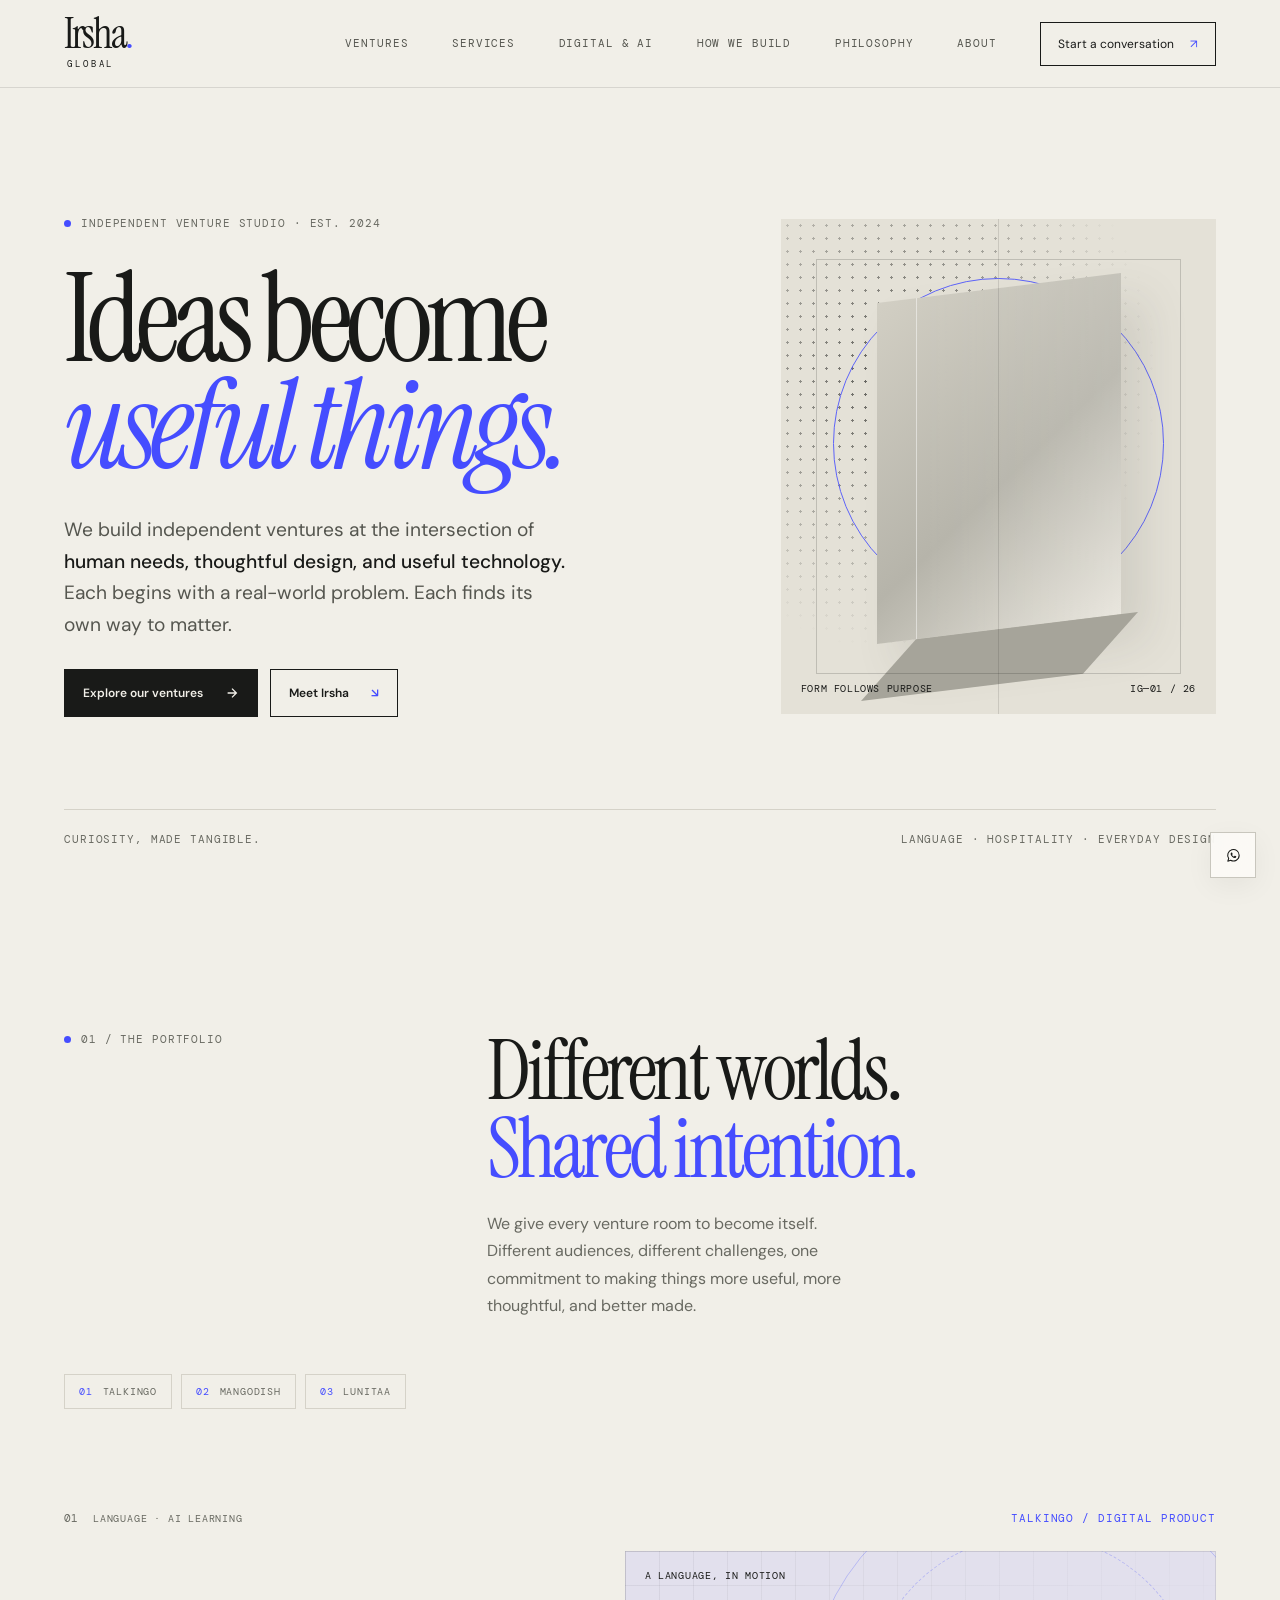
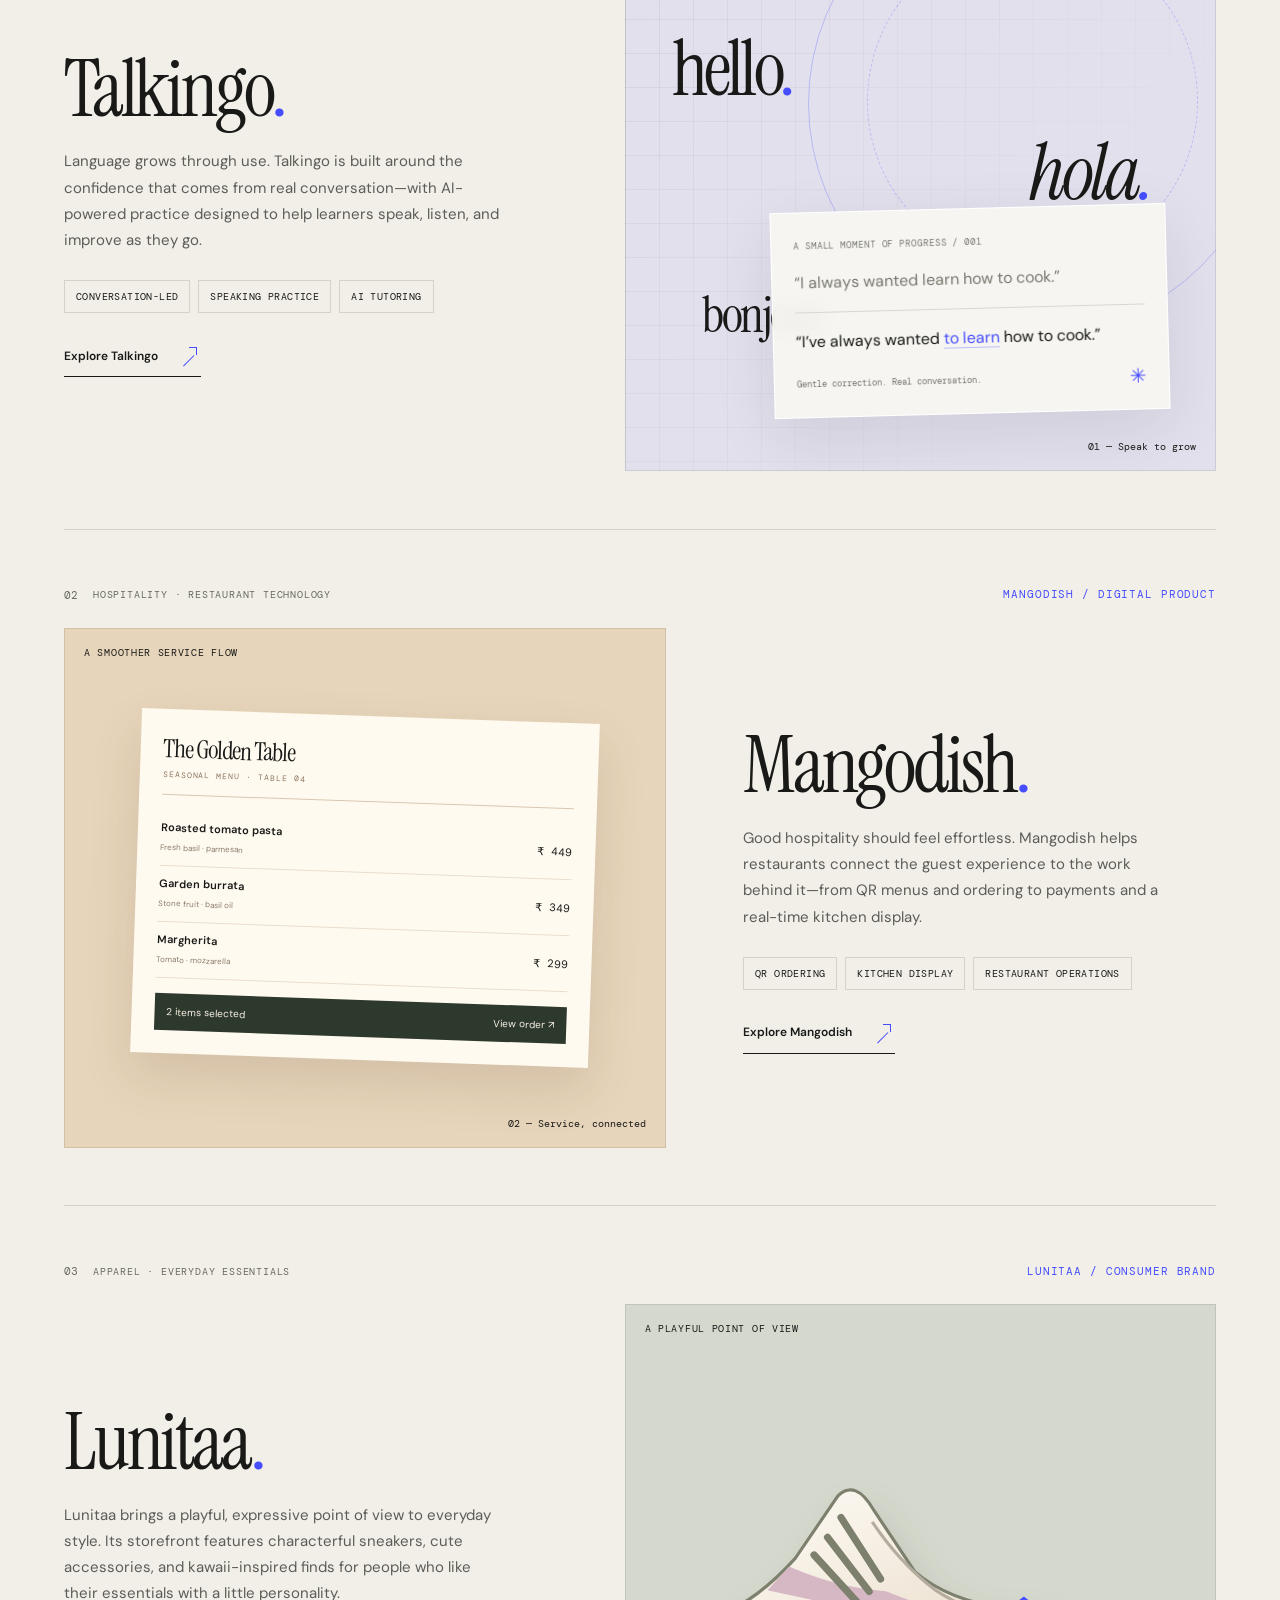
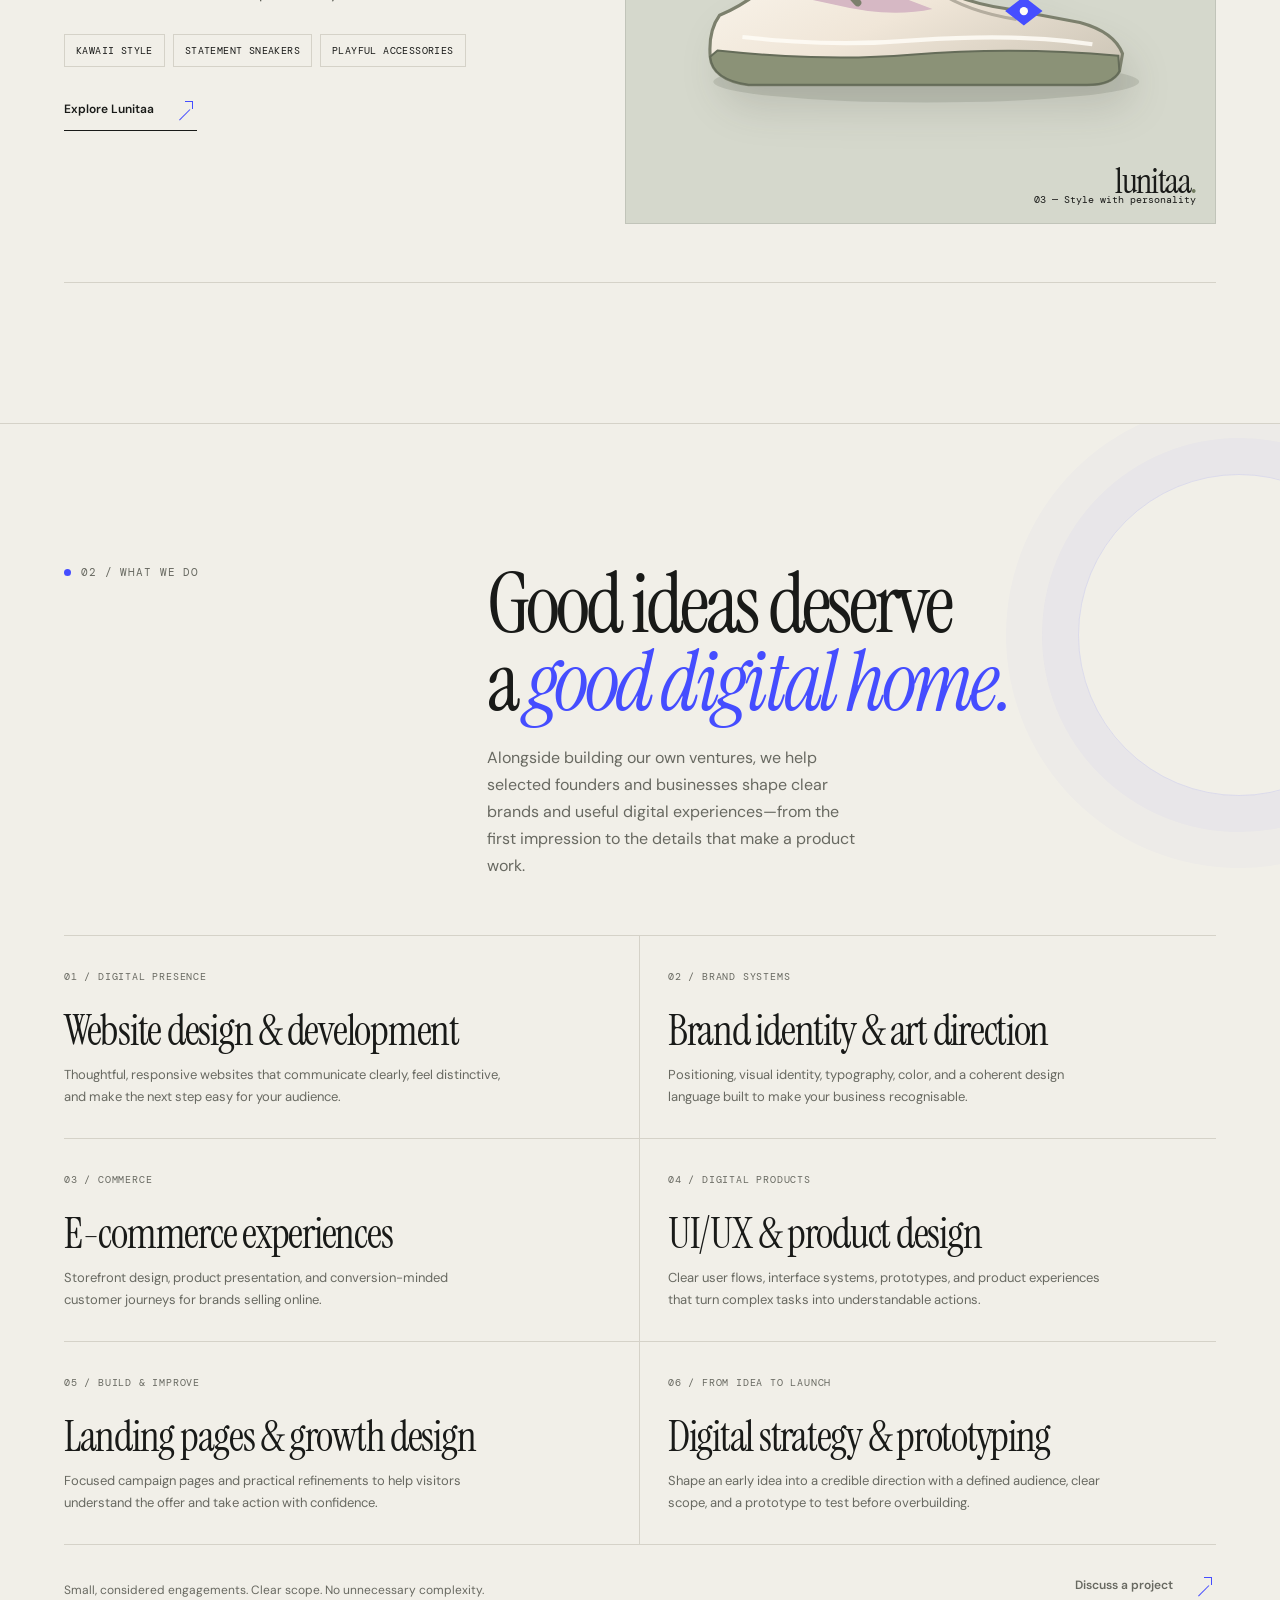
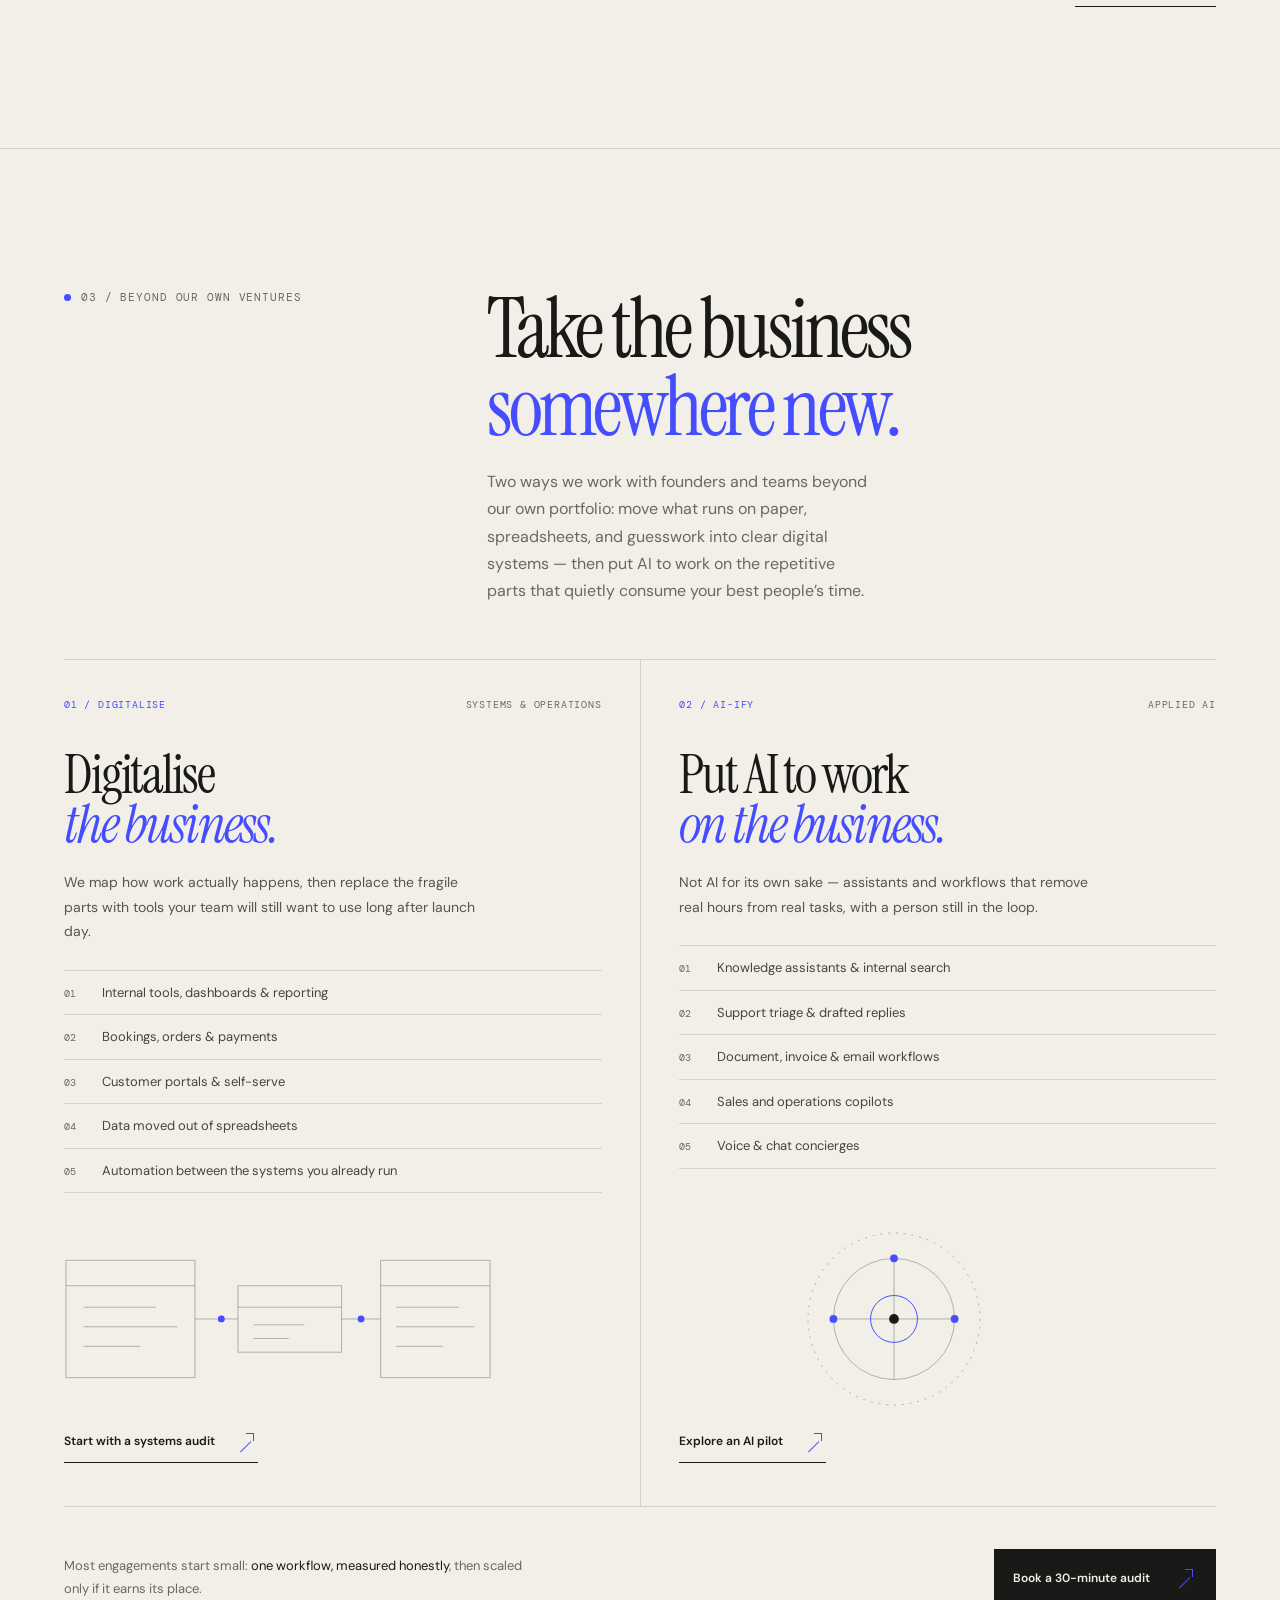
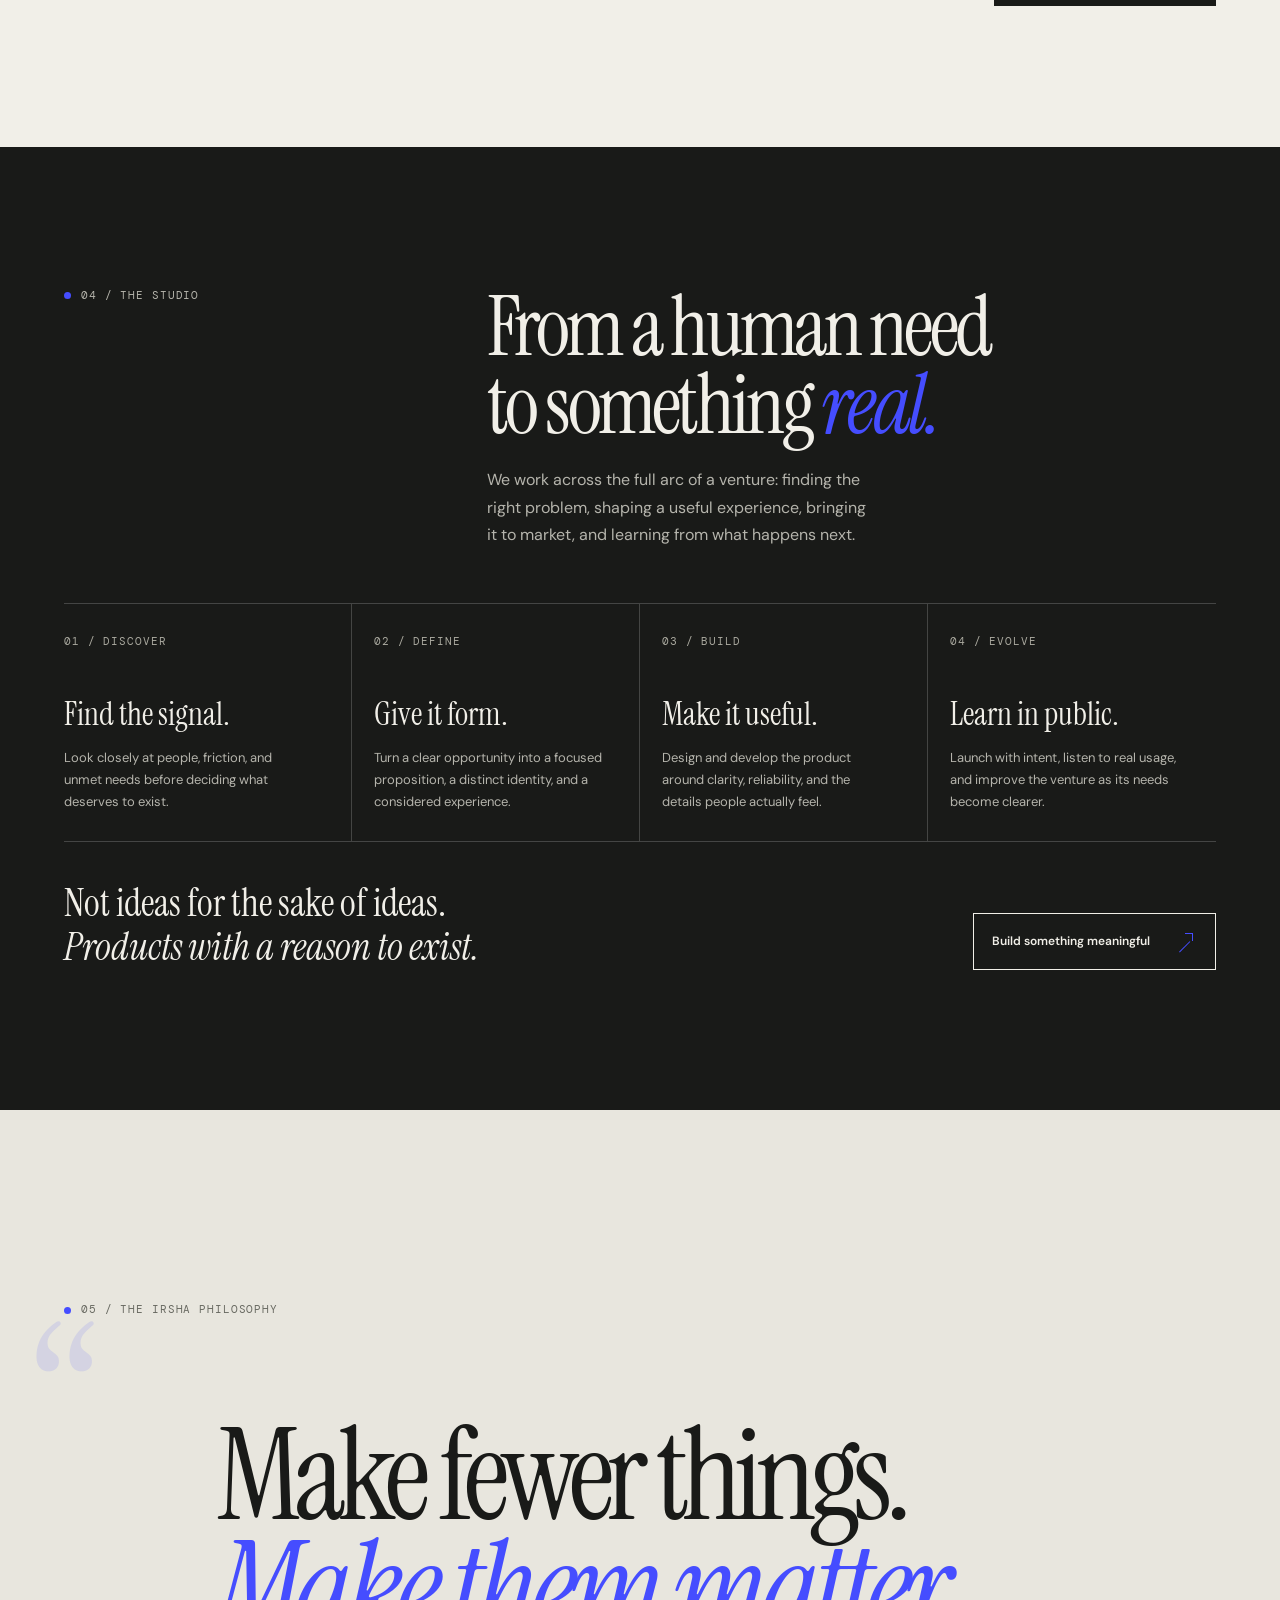
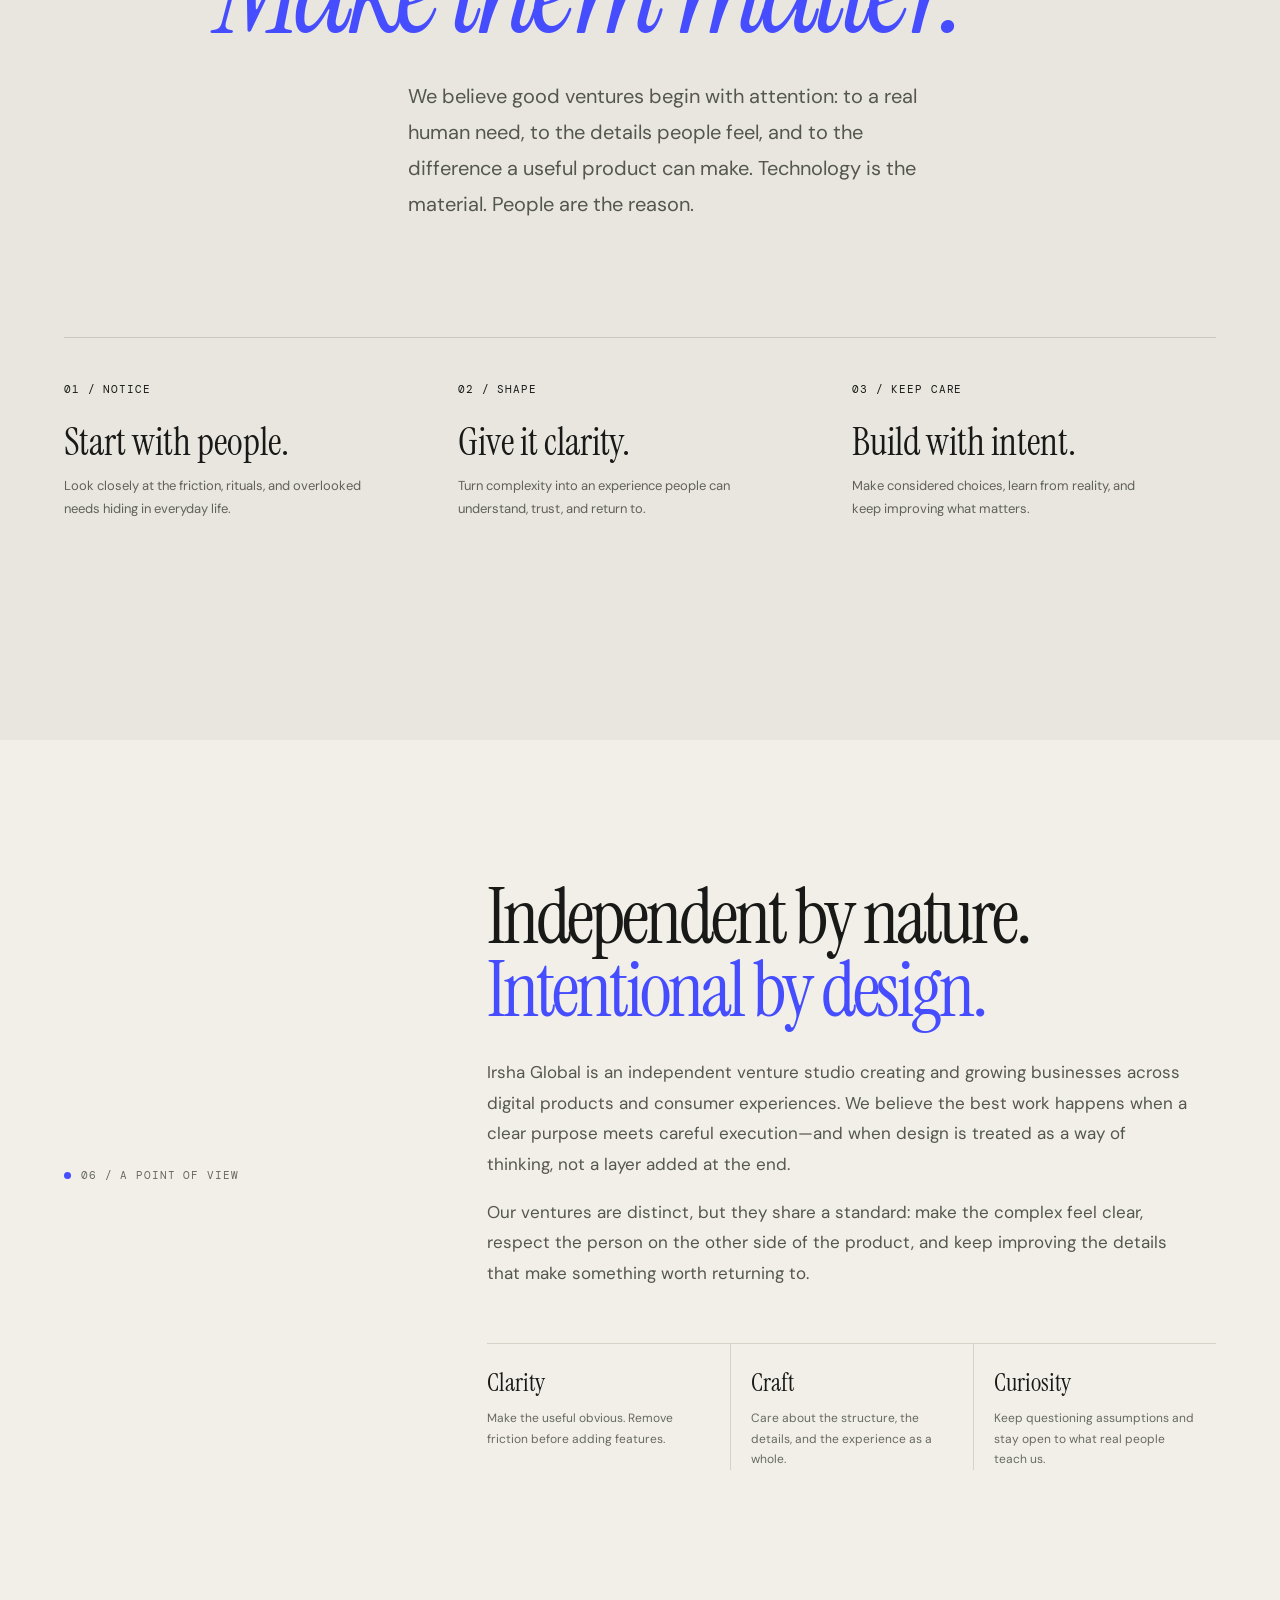
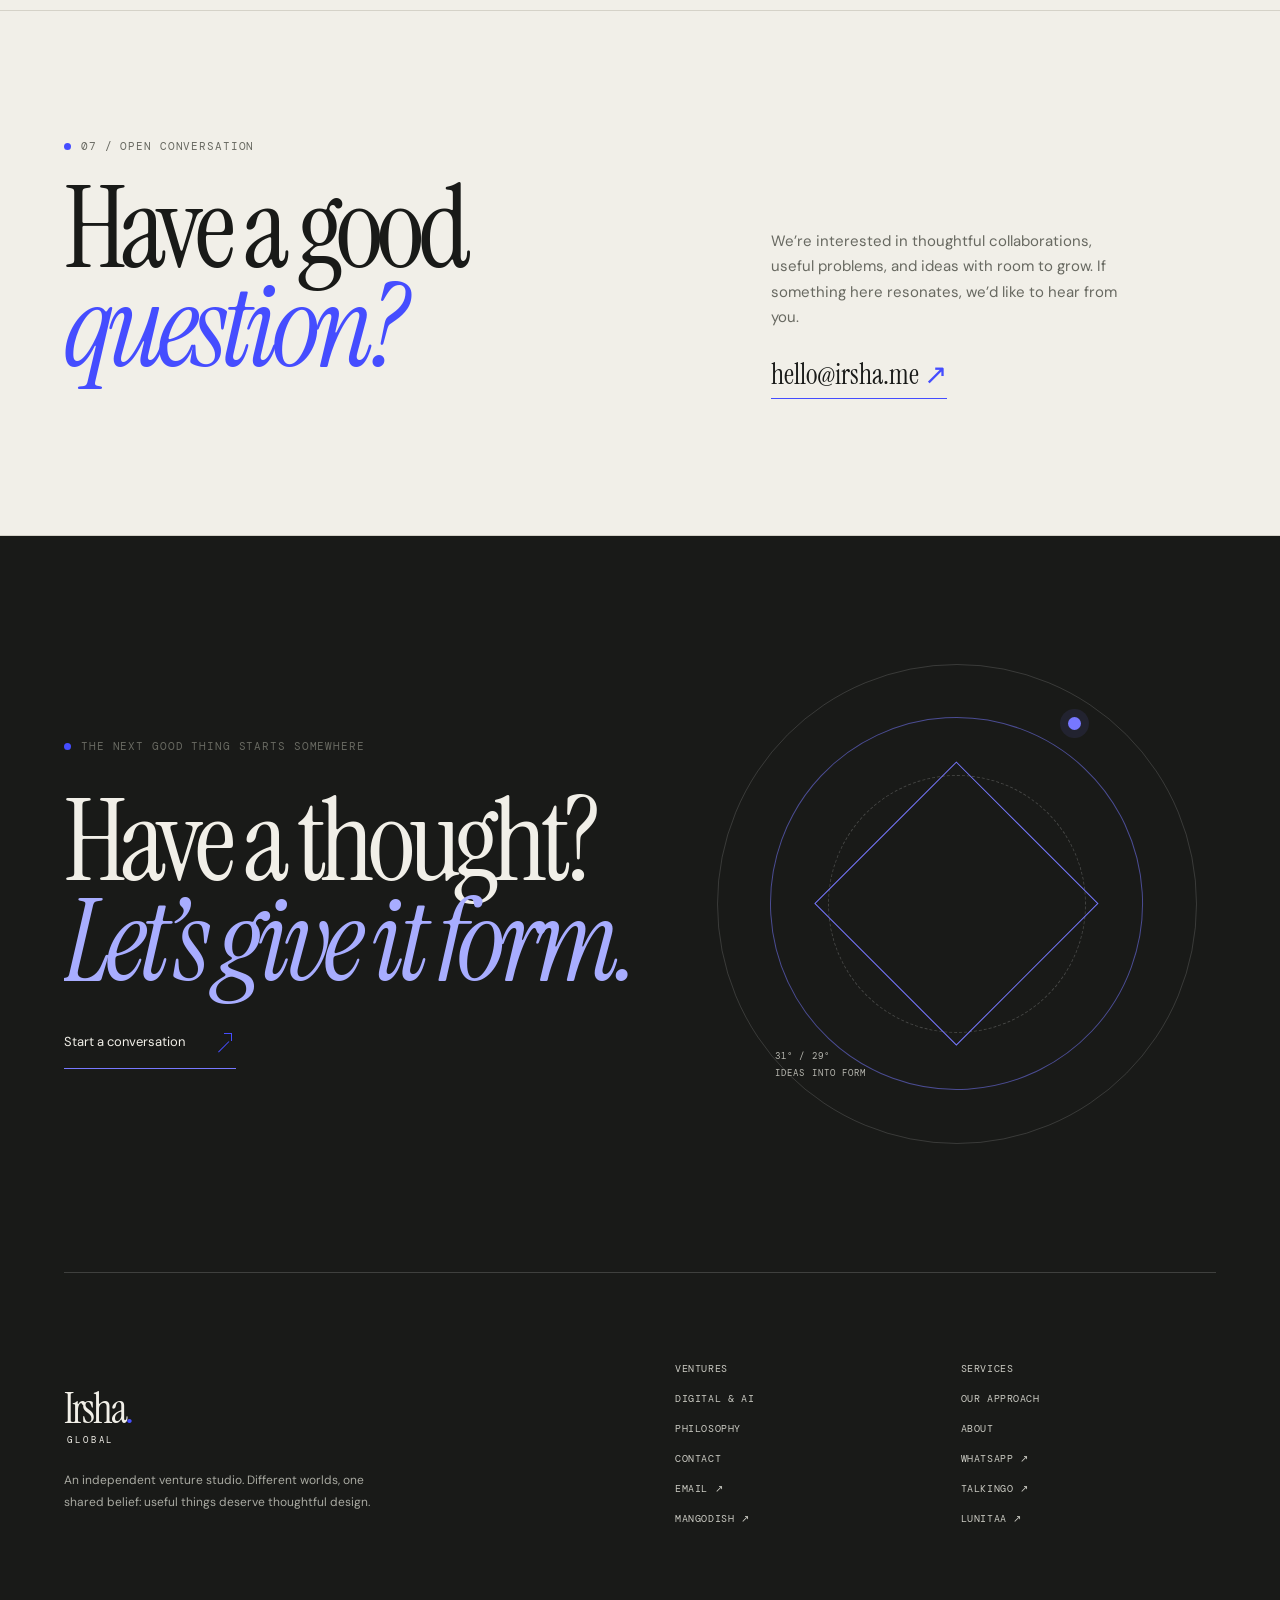
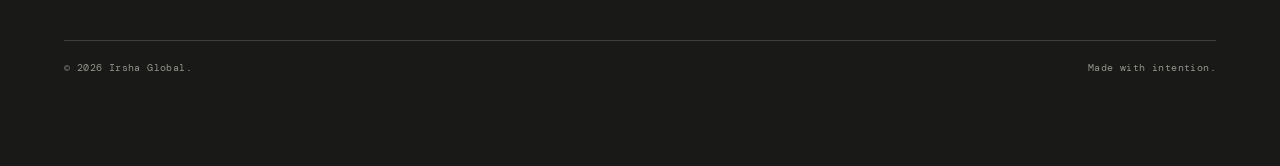
==== commit d36ac540: "fix: square WhatsApp button on mobile, brighter footer links - Mobile WhatsApp control no longer bec" ====
--- a/index.html
+++ b/index.html
@@ -26,17 +26,17 @@
 header{height:88px;position:sticky;top:0;z-index:20;background:rgba(241,239,232,.9);backdrop-filter:blur(16px);border-bottom:1px solid rgba(25,26,24,.12)}.nav{height:100%;display:flex;align-items:center;justify-content:space-between;gap:30px}.wordmark{display:inline-flex;flex-direction:column;line-height:.8}.wordmark-main{font:42px/.78 var(--serif);letter-spacing:-.055em}.wordmark-main .dot{color:var(--blue)}.wordmark-sub{font:9px/1 var(--mono);letter-spacing:.32em;margin:10px 0 0 3px}.nav-links{display:flex;align-items:center;gap:clamp(18px,3.4vw,48px)}.nav-link{color:#55564f;transition:color .2s}.nav-link:hover{color:var(--blue)}.nav-cta{border:1px solid var(--ink);padding:13px 17px;display:flex;gap:16px;align-items:center;font-size:12px;transition:background .2s,color .2s}.nav-cta:hover{background:var(--ink);color:var(--paper)}.menu-toggle{display:none;border:1px solid var(--line);background:transparent;padding:10px;font:11px var(--mono)}
 .hero{min-height:calc(90vh - 88px);padding-block:clamp(70px,10vw,150px) 44px;display:grid;grid-template-columns:1.2fr .8fr;align-items:center;gap:5vw;position:relative}.hero-copy{position:relative;z-index:2}.hero-kicker{margin-bottom:35px}.hero h1{font:clamp(64px,9.7vw,148px)/.86 var(--serif);font-weight:400;letter-spacing:-.055em;margin:0;max-width:900px}.hero h1 em{font-weight:400;color:var(--blue)}.hero-lede{font-size:clamp(16px,1.5vw,20px);line-height:1.65;color:#55564f;max-width:510px;margin:34px 0 28px}.hero-lede strong{color:var(--ink);font-weight:500}.actions{display:flex;gap:12px;flex-wrap:wrap}.btn{display:inline-flex;align-items:center;justify-content:center;gap:22px;padding:15px 18px;font-size:12px;font-weight:600;border:1px solid var(--ink);transition:transform .2s,background .2s,color .2s}.btn:hover{transform:translateY(-2px)}.btn-dark{background:var(--ink);color:var(--paper)}.btn-dark:hover{background:var(--blue);border-color:var(--blue)}.btn-quiet:hover{background:var(--white)}.btn svg{width:14px;height:14px}.hero-art{min-height:440px;position:relative;display:flex;align-items:center;justify-content:center;overflow:hidden}.art-field{width:min(100%,490px);aspect-ratio: .88;position:relative;background:#e4e1d7;overflow:hidden}.art-field:before{content:'';position:absolute;inset:8%;border:1px solid rgba(25,26,24,.18);z-index:1;pointer-events:none}.art-field:after{content:'';position:absolute;left:50%;top:0;bottom:0;border-left:1px solid rgba(25,26,24,.13);z-index:1;pointer-events:none}.slab{position:absolute;width:56%;height:69%;top:14%;left:22%;background:linear-gradient(140deg,#d2cfc4,#b6b4aa 55%,#e6e3da);box-shadow:24px 28px 45px #55554b24;transform:skewY(-7deg);transition:transform .8s cubic-bezier(.2,.7,.2,1);translate:var(--px,0px) var(--py,0px)}.slab:before{content:'';position:absolute;inset:0 0 0 16%;border-left:1px solid #ffffff66;background:linear-gradient(90deg,transparent,#ffffff1a)}.slab:after{content:'';position:absolute;left:16%;right:-7%;height:16%;bottom:-16%;background:#a6a49a;transform:skewX(-45deg);transform-origin:top}.art-field:hover .slab{transform:skewY(-7deg) translateY(-9px)}.orbit{position:absolute;width:76%;aspect-ratio:1;border:1px solid var(--blue);border-radius:50%;left:12%;top:12%;opacity:.85}.orbit:after{content:'';position:absolute;width:8px;height:8px;background:var(--blue);border-radius:50%;top:12%;left:14%}.art-note{position:absolute;bottom:19px;left:20px;right:20px;display:flex;justify-content:space-between;z-index:3}.art-note span{font:10px var(--mono);text-transform:uppercase;letter-spacing:.06em}.hero-foot{grid-column:1/-1;border-top:1px solid var(--line);padding-top:22px;margin-top:28px;display:flex;justify-content:space-between;gap:24px;color:var(--muted)}.hero-foot span:last-child{text-align:right}
 .section{padding-block:clamp(82px,11vw,160px)}
-.services{border-top:1px solid var(--line);position:relative;overflow:hidden}.services:after{content:"";position:absolute;right:-120px;top:50px;width:320px;height:320px;border:1px solid #454dff20;border-radius:50%;pointer-events:none;box-shadow:0 0 0 36px #454dff08,0 0 0 72px #454dff05}.service-grid{display:grid;grid-template-columns:repeat(2,minmax(0,1fr));border-top:1px solid var(--line);position:relative;z-index:1}.service-item{padding:28px 28px 30px 0;border-bottom:1px solid var(--line);min-height:190px;position:relative}.service-item:nth-child(odd){border-right:1px solid var(--line)}.service-item:nth-child(even){padding-left:28px}.service-item .service-no{font:10px var(--mono);letter-spacing:.08em;color:var(--muted)}.service-item h3{font:clamp(27px,3.4vw,42px)/1 var(--serif);font-weight:400;letter-spacing:-.03em;margin:25px 0 12px}.service-item p{font-size:13px;line-height:1.7;color:var(--muted);max-width:440px;margin:0}.service-foot{display:flex;align-items:center;justify-content:space-between;gap:24px;margin-top:28px;color:var(--muted);font-size:12px;line-height:1.7}.whatsapp-float{position:fixed;right:24px;bottom:22px;z-index:30;display:flex;align-items:center;gap:10px;padding:12px;width:46px;height:46px;justify-content:center;overflow:hidden;border:1px solid #c8c6bd;background:rgba(251,250,246,.94);backdrop-filter:blur(12px);color:var(--ink);font-size:11px;letter-spacing:.01em;box-shadow:0 8px 28px #191a180d;transition:transform .2s,border-color .2s,background .2s,width .28s ease,padding .28s ease}.whatsapp-float:hover,.whatsapp-float:focus-visible{transform:translateY(-2px);border-color:#454dff;background:#fff;width:auto;padding:11px 15px}.whatsapp-float .wa-label{max-width:0;opacity:0;white-space:nowrap;overflow:hidden;transition:max-width .28s ease,opacity .18s ease}.whatsapp-float:hover .wa-label,.whatsapp-float:focus-visible .wa-label{max-width:120px;opacity:1}.whatsapp-float svg{width:17px;height:17px;flex:none}.whatsapp-float .wa-dot{display:none;width:6px;height:6px;background:#4b9d70;border-radius:50%;margin-left:1px}.whatsapp-float:hover .wa-dot,.whatsapp-float:focus-visible .wa-dot{display:block}
+.services{border-top:1px solid var(--line);position:relative;overflow:hidden}.services:after{content:"";position:absolute;right:-120px;top:50px;width:320px;height:320px;border:1px solid #454dff20;border-radius:50%;pointer-events:none;box-shadow:0 0 0 36px #454dff08,0 0 0 72px #454dff05}.service-grid{display:grid;grid-template-columns:repeat(2,minmax(0,1fr));border-top:1px solid var(--line);position:relative;z-index:1}.service-item{padding:28px 28px 30px 0;border-bottom:1px solid var(--line);min-height:190px;position:relative}.service-item:nth-child(odd){border-right:1px solid var(--line)}.service-item:nth-child(even){padding-left:28px}.service-item .service-no{font:10px var(--mono);letter-spacing:.08em;color:var(--muted)}.service-item h3{font:clamp(27px,3.4vw,42px)/1 var(--serif);font-weight:400;letter-spacing:-.03em;margin:25px 0 12px}.service-item p{font-size:13px;line-height:1.7;color:var(--muted);max-width:440px;margin:0}.service-foot{display:flex;align-items:center;justify-content:space-between;gap:24px;margin-top:28px;color:var(--muted);font-size:12px;line-height:1.7}.whatsapp-float{position:fixed;right:24px;bottom:22px;z-index:30;display:flex;align-items:center;gap:0;padding:12px;width:46px;height:46px;justify-content:center;overflow:hidden;border:1px solid #c8c6bd;background:rgba(251,250,246,.94);backdrop-filter:blur(12px);color:var(--ink);font-size:11px;letter-spacing:.01em;box-shadow:0 8px 28px #191a180d;transition:transform .2s,border-color .2s,background .2s,width .28s ease,padding .28s ease,gap .2s ease}.whatsapp-float:hover,.whatsapp-float:focus-visible{transform:translateY(-2px);border-color:#454dff;background:#fff;width:auto;padding:11px 15px;gap:10px}.whatsapp-float .wa-label{max-width:0;opacity:0;white-space:nowrap;overflow:hidden;transition:max-width .28s ease,opacity .18s ease}.whatsapp-float:hover .wa-label,.whatsapp-float:focus-visible .wa-label{max-width:120px;opacity:1}.whatsapp-float svg{width:17px;height:17px;flex:none}.whatsapp-float .wa-dot{display:none;width:6px;height:6px;background:#4b9d70;border-radius:50%;margin-left:1px}.whatsapp-float:hover .wa-dot,.whatsapp-float:focus-visible .wa-dot{display:block}
 .section-head{display:grid;grid-template-columns:.7fr 1.3fr;gap:30px;align-items:start;margin-bottom:55px}.section-head h2{font:clamp(46px,6.5vw,92px)/.94 var(--serif);font-weight:400;letter-spacing:-.045em;margin:0;max-width:850px}.section-head p{color:var(--muted);line-height:1.7;max-width:380px;margin:22px 0 0}.portfolio{border-top:1px solid var(--line)}.venture{border-bottom:1px solid var(--line);padding-block:32px 40px}.venture-top{display:flex;justify-content:space-between;align-items:center;margin-bottom:25px}.venture-label{display:flex;gap:15px;align-items:center}.venture-index{font:11px var(--mono);color:var(--muted)}.venture-kind{font:10px var(--mono);letter-spacing:.08em;text-transform:uppercase;color:var(--muted)}.venture-content{display:grid;grid-template-columns:.9fr 1.1fr;gap:clamp(25px,6vw,90px);align-items:stretch}.venture-copy{padding:16px 0 12px}.venture h3{font:clamp(48px,6.6vw,90px)/.88 var(--serif);font-weight:400;letter-spacing:-.04em;margin:0 0 24px}.venture-copy p{font-size:15px;line-height:1.75;color:#5c5d56;max-width:440px;margin:0 0 22px}.venture-tags{display:flex;flex-wrap:wrap;gap:8px;margin:27px 0 30px}.tag{font:10px var(--mono);text-transform:uppercase;letter-spacing:.04em;border:1px solid var(--line);padding:9px 11px}.text-link{display:inline-flex;align-items:center;gap:18px;font-size:12px;font-weight:600;border-bottom:1px solid var(--ink);padding-bottom:8px}.text-link span{color:var(--blue);font-size:17px;transition:transform .2s}.text-link:hover span{transform:translate(3px,-3px)}
 .visual{position:relative;min-height:400px;overflow:hidden;display:flex;align-items:center;justify-content:center}.visual:before{content:'';position:absolute;inset:0;border:1px solid #191a181a}.talkingo-visual{background:#d9d8e8}.talkingo-visual .circle{position:absolute;border:1px solid #454dff77;border-radius:50%;width:70%;aspect-ratio:1}.talkingo-visual .circle.c2{width:48%;border-color:#454dff;transform:translate(15px,15px)}.talkingo-visual .phone{z-index:2;width:210px;background:#f8f7f2;border:5px solid #23242b;border-radius:30px;padding:18px 13px 14px;box-shadow:0 28px 55px #191a1830;transform:rotate(-4deg);transition:transform .5s}.visual:hover .phone{transform:rotate(0) translateY(-5px)}.phone-top{display:flex;align-items:center;gap:7px;font-size:10px;font-weight:700;margin-bottom:18px}.avatar{width:24px;height:24px;border-radius:50%;background:var(--blue);color:white;display:grid;place-items:center;font-size:10px}.chat-bubble{font-size:9px;line-height:1.45;padding:10px;border-radius:10px;margin:9px 0;max-width:90%}.bubble-ai{background:#e9e7f6}.bubble-user{background:var(--blue);color:white;margin-left:auto}.correction{border:1px solid #c9c6ed;padding:9px;border-radius:9px;font-size:8px;line-height:1.5;margin-top:11px}.correction strong{color:var(--blue)}.phone-input{margin-top:18px;border:1px solid #dedde3;border-radius:18px;padding:8px;font-size:8px;color:#777}.visual-label{position:absolute;left:20px;top:18px;z-index:3;font:10px var(--mono);letter-spacing:.07em;text-transform:uppercase}.visual-number{position:absolute;right:20px;bottom:18px;z-index:3;font:10px var(--mono)}
 .mango-visual{background:#e7d5bb}.menu-board{z-index:2;width:76%;max-width:500px;background:#fffaf0;box-shadow:0 22px 50px #56371f24;padding:23px;transform:rotate(2deg);transition:transform .5s}.visual:hover .menu-board{transform:rotate(0) translateY(-5px)}.menu-brand{font:25px var(--serif);letter-spacing:-.04em}.menu-sub{font:8px var(--mono);text-transform:uppercase;letter-spacing:.12em;color:#8b755c;margin-top:4px}.menu-rule{height:1px;background:#d8c7b0;margin:15px 0}.dish{display:grid;grid-template-columns:1fr auto;gap:8px;align-items:center;padding:10px 0;border-bottom:1px solid #e9ddcd}.dish b{display:block;font-size:11px;font-weight:600}.dish small{font-size:8px;color:#897c6c}.dish-price{font:11px var(--mono)}.order-bar{margin-top:15px;background:#2e392d;color:#f9f2e5;padding:12px;display:flex;justify-content:space-between;font-size:10px}
 .lunitaa-visual{background:#d5d8cc}.shoe-illustration{width:92%;max-width:540px;z-index:2;filter:drop-shadow(10px 22px 18px #292a2220);transition:transform .5s}.shoe-illustration svg{display:block;width:100%;height:auto}.visual:hover .shoe-illustration{transform:translateY(-5px) rotate(-2deg)}.lunitaa-stamp{position:absolute;right:20px;bottom:20px;font:clamp(22px,3vw,35px) var(--serif);letter-spacing:-.04em}.lunitaa-stamp i{font-style:normal;color:#727c61}
 .studio{background:var(--ink);color:var(--paper);position:relative;overflow:hidden}.studio .eyebrow{color:#b6b5ac}.studio .section-head p{color:#b5b4ac}.studio .section-head h2{max-width:760px}.studio-grid{display:grid;grid-template-columns:repeat(4,1fr);border-top:1px solid #ffffff30;border-bottom:1px solid #ffffff30}.studio-step{padding:25px 22px 28px 0;min-height:210px;border-right:1px solid #ffffff30}.studio-step:not(:first-child){padding-left:22px}.studio-step:last-child{border-right:0}.studio-step .index{color:#aaa99f}.studio-step h3{font:32px var(--serif);font-weight:400;margin:43px 0 12px}.studio-step p{font-size:13px;line-height:1.7;color:#b5b4ac;max-width:230px;margin:0}.studio-bottom{display:flex;justify-content:space-between;align-items:flex-end;gap:30px;margin-top:40px}.studio-bottom p{max-width:560px;font:clamp(25px,3vw,38px)/1.15 var(--serif);margin:0}.studio-bottom .btn{border-color:#f1efe8;white-space:nowrap}.studio-bottom .btn:hover{background:var(--paper);color:var(--ink)}
 .about-grid{display:grid;grid-template-columns:.7fr 1.3fr;gap:30px}.about-copy{max-width:780px}.about-copy h2{font:clamp(44px,6vw,82px)/.95 var(--serif);font-weight:400;letter-spacing:-.04em;margin:0 0 30px}.about-copy p{font-size:17px;line-height:1.8;color:#55564f;max-width:700px}.principles{display:grid;grid-template-columns:repeat(3,1fr);gap:0;margin-top:55px;border-top:1px solid var(--line)}.principle{padding:22px 20px 0 0}.principle+.principle{border-left:1px solid var(--line);padding-left:20px}.principle h3{font:25px var(--serif);font-weight:400;margin:0 0 9px}.principle p{font-size:12px;line-height:1.7;color:var(--muted);margin:0}
-.contact{padding-block:clamp(75px,10vw,130px);border-top:1px solid var(--line)}.contact-inner{display:grid;grid-template-columns:1.2fr .8fr;gap:40px;align-items:end}.contact h2{font:clamp(58px,9vw,126px)/.86 var(--serif);font-weight:400;letter-spacing:-.055em;margin:24px 0 30px}.contact h2 em{font-weight:400;color:var(--blue)}.contact-right{padding-bottom:8px}.contact-right p{color:var(--muted);font-size:15px;line-height:1.7;max-width:360px;margin:0 0 25px}.contact-email{display:inline-block;font:clamp(17px,2.5vw,28px) var(--serif);border-bottom:1px solid var(--blue);padding-bottom:5px}.contact-email:hover{color:var(--blue)}footer{border-top:1px solid var(--line);padding-block:25px 30px}.footer-row{display:flex;justify-content:space-between;align-items:flex-end;gap:20px}.footer-note{font-size:10px;line-height:1.7;color:var(--muted);max-width:420px;margin-top:16px}.footer-links{display:flex;gap:20px;flex-wrap:wrap}.footer-links a{font:10px var(--mono);text-transform:uppercase;letter-spacing:.06em;color:var(--muted)}.footer-links a:hover{color:var(--blue)}.copyright{font:10px var(--mono);color:var(--muted);text-align:right;margin-top:25px}
+.contact{padding-block:clamp(75px,10vw,130px);border-top:1px solid var(--line)}.contact-inner{display:grid;grid-template-columns:1.2fr .8fr;gap:40px;align-items:end}.contact h2{font:clamp(58px,9vw,126px)/.86 var(--serif);font-weight:400;letter-spacing:-.055em;margin:24px 0 30px}.contact h2 em{font-weight:400;color:var(--blue)}.contact-right{padding-bottom:8px}.contact-right p{color:var(--muted);font-size:15px;line-height:1.7;max-width:360px;margin:0 0 25px}.contact-email{display:inline-block;font:clamp(17px,2.5vw,28px) var(--serif);border-bottom:1px solid var(--blue);padding-bottom:5px}.contact-email:hover{color:var(--blue)}footer{border-top:1px solid var(--line);padding-block:25px 30px}.footer-row{display:flex;justify-content:space-between;align-items:flex-end;gap:20px}.footer-note{font-size:10px;line-height:1.7;color:var(--muted);max-width:420px;margin-top:16px}.footer-links{display:flex;gap:20px;flex-wrap:wrap}.footer-links a{font:10px var(--mono);text-transform:uppercase;letter-spacing:.06em;color:#cbcbc3}.footer-links a:hover{color:var(--blue)}.copyright{font:10px var(--mono);color:var(--muted);text-align:right;margin-top:25px}
 .reveal{opacity:0;transform:translateY(20px);transition:opacity .75s ease,transform .75s cubic-bezier(.2,.7,.2,1)}.reveal.visible{opacity:1;transform:none}@media(prefers-reduced-motion:reduce){html{scroll-behavior:auto}*,*:before,*:after{animation:none!important;transition:none!important}.reveal{opacity:1;transform:none}}
 @media(max-width:850px){.hero{grid-template-columns:1fr;gap:30px;min-height:auto;padding-top:80px}.hero-art{min-height:360px;grid-row:2}.art-field{width:min(78%,420px);aspect-ratio:1}.hero-foot{grid-row:3}.section-head,.about-grid{grid-template-columns:1fr;gap:20px}.section-head{margin-bottom:35px}.section-head p{margin-top:0}.venture-content{grid-template-columns:1fr}.venture-copy{order:1}.visual{order:0;min-height:380px}.venture h3{font-size:64px}.studio-grid{grid-template-columns:repeat(2,1fr)}.studio-step:nth-child(2){border-right:0}.studio-step:nth-child(n+3){border-top:1px solid #ffffff30;padding-top:25px}.studio-step:nth-child(3){padding-left:0}.studio-bottom{align-items:flex-start;flex-direction:column}.contact-inner{grid-template-columns:1fr}.contact-right{padding:0}.service-foot{align-items:flex-start;flex-direction:column}.nav-links{gap:15px}.nav-link{font-size:10px}}
-@media(max-width:560px){header{height:76px}.wordmark-main{font-size:36px}.nav-links{display:none;position:absolute;left:0;right:0;top:75px;padding:24px var(--gutter) 28px;background:var(--paper);border-bottom:1px solid var(--line);align-items:stretch;flex-direction:column;gap:22px}.nav-links.open{display:flex}.nav-links .nav-cta{justify-content:space-between}.menu-toggle{display:block}.hero{padding-top:65px}.hero h1{font-size:clamp(61px,17vw,90px)}.hero-kicker{margin-bottom:26px}.hero-lede{font-size:15px;margin-top:26px}.hero-art{min-height:320px}.hero-foot{font-size:10px;line-height:1.5}.section{padding-block:75px}.section-head h2{font-size:52px}.venture-top{align-items:flex-start;gap:10px}.venture-kind{text-align:right;max-width:150px}.visual{min-height:320px}.venture h3{font-size:57px}.venture-copy p{font-size:14px}.studio-grid{grid-template-columns:1fr}.studio-step,.studio-step:not(:first-child),.studio-step:nth-child(3){border-right:0;border-top:1px solid #ffffff30;padding:20px 0;min-height:auto}.studio-step:first-child{border-top:0}.studio-step h3{margin:20px 0 8px}.studio-step p{max-width:400px}.principles{grid-template-columns:1fr}.principle,.principle+.principle{border-left:0;border-top:1px solid var(--line);padding:18px 0}.principle:first-child{border-top:0}.contact h2{font-size:68px}.service-grid{grid-template-columns:1fr}.service-item,.service-item:nth-child(even){padding:23px 0;min-height:auto;border-right:0}.service-item h3{margin-top:17px}.service-foot{gap:16px}.whatsapp-float{right:14px;bottom:14px;padding:11px;border-radius:50%;width:46px;height:46px;justify-content:center}.whatsapp-float .wa-label,.whatsapp-float .wa-dot{display:none}.footer-row{align-items:flex-start;flex-direction:column}.copyright{text-align:left}.footer-links{gap:15px}.nav-cta{padding:12px}}
+@media(max-width:560px){header{height:76px}.wordmark-main{font-size:36px}.nav-links{display:none;position:absolute;left:0;right:0;top:75px;padding:24px var(--gutter) 28px;background:var(--paper);border-bottom:1px solid var(--line);align-items:stretch;flex-direction:column;gap:22px}.nav-links.open{display:flex}.nav-links .nav-cta{justify-content:space-between}.menu-toggle{display:block}.hero{padding-top:65px}.hero h1{font-size:clamp(61px,17vw,90px)}.hero-kicker{margin-bottom:26px}.hero-lede{font-size:15px;margin-top:26px}.hero-art{min-height:320px}.hero-foot{font-size:10px;line-height:1.5}.section{padding-block:75px}.section-head h2{font-size:52px}.venture-top{align-items:flex-start;gap:10px}.venture-kind{text-align:right;max-width:150px}.visual{min-height:320px}.venture h3{font-size:57px}.venture-copy p{font-size:14px}.studio-grid{grid-template-columns:1fr}.studio-step,.studio-step:not(:first-child),.studio-step:nth-child(3){border-right:0;border-top:1px solid #ffffff30;padding:20px 0;min-height:auto}.studio-step:first-child{border-top:0}.studio-step h3{margin:20px 0 8px}.studio-step p{max-width:400px}.principles{grid-template-columns:1fr}.principle,.principle+.principle{border-left:0;border-top:1px solid var(--line);padding:18px 0}.principle:first-child{border-top:0}.contact h2{font-size:68px}.service-grid{grid-template-columns:1fr}.service-item,.service-item:nth-child(even){padding:23px 0;min-height:auto;border-right:0}.service-item h3{margin-top:17px}.service-foot{gap:16px}.whatsapp-float,.whatsapp-float:hover,.whatsapp-float:focus-visible{right:14px;bottom:14px;padding:11px;width:46px;height:46px;justify-content:center;gap:0}.whatsapp-float .wa-label,.whatsapp-float .wa-dot{display:none}.footer-row{align-items:flex-start;flex-direction:column}.copyright{text-align:left}.footer-links{gap:15px}.nav-cta{padding:12px}}
 
 /* Signature motion system */
 @keyframes irshaPulse{0%,100%{opacity:1;transform:scale(1)}50%{opacity:.48;transform:scale(.82)}}
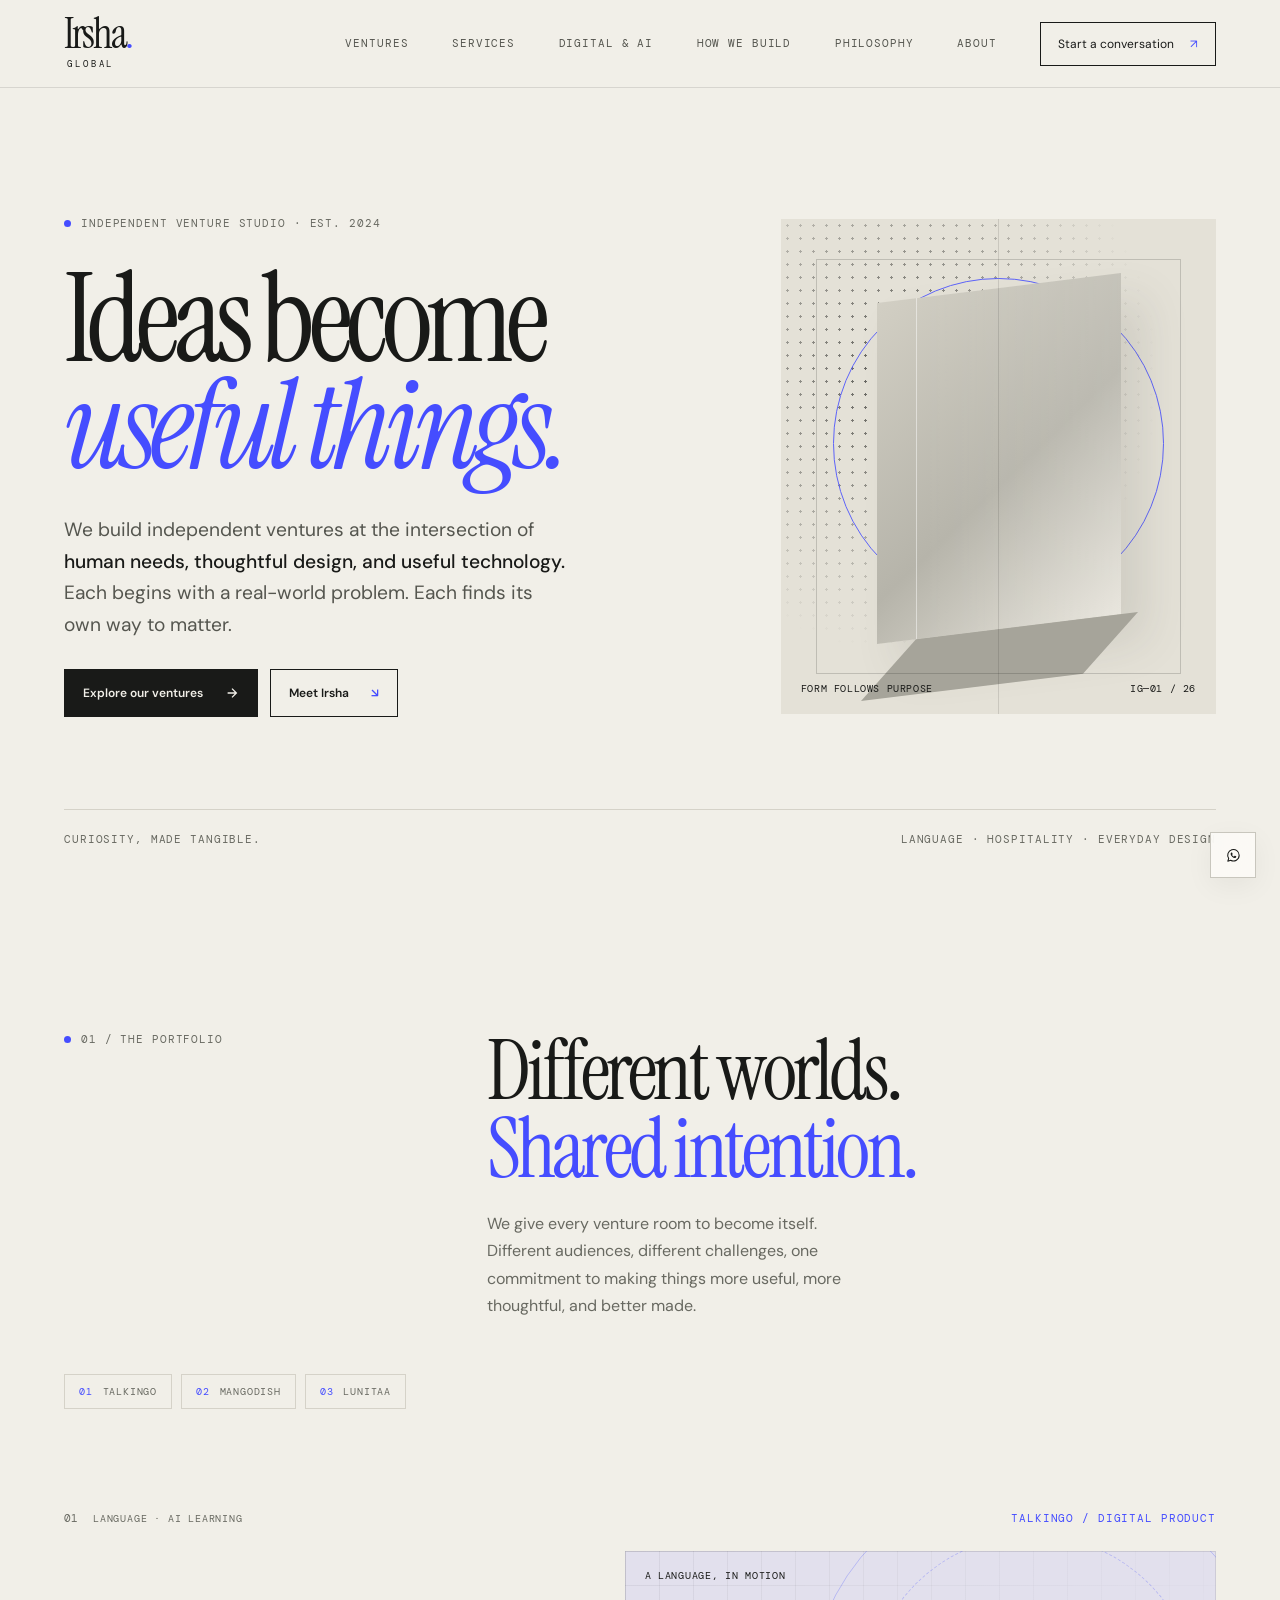
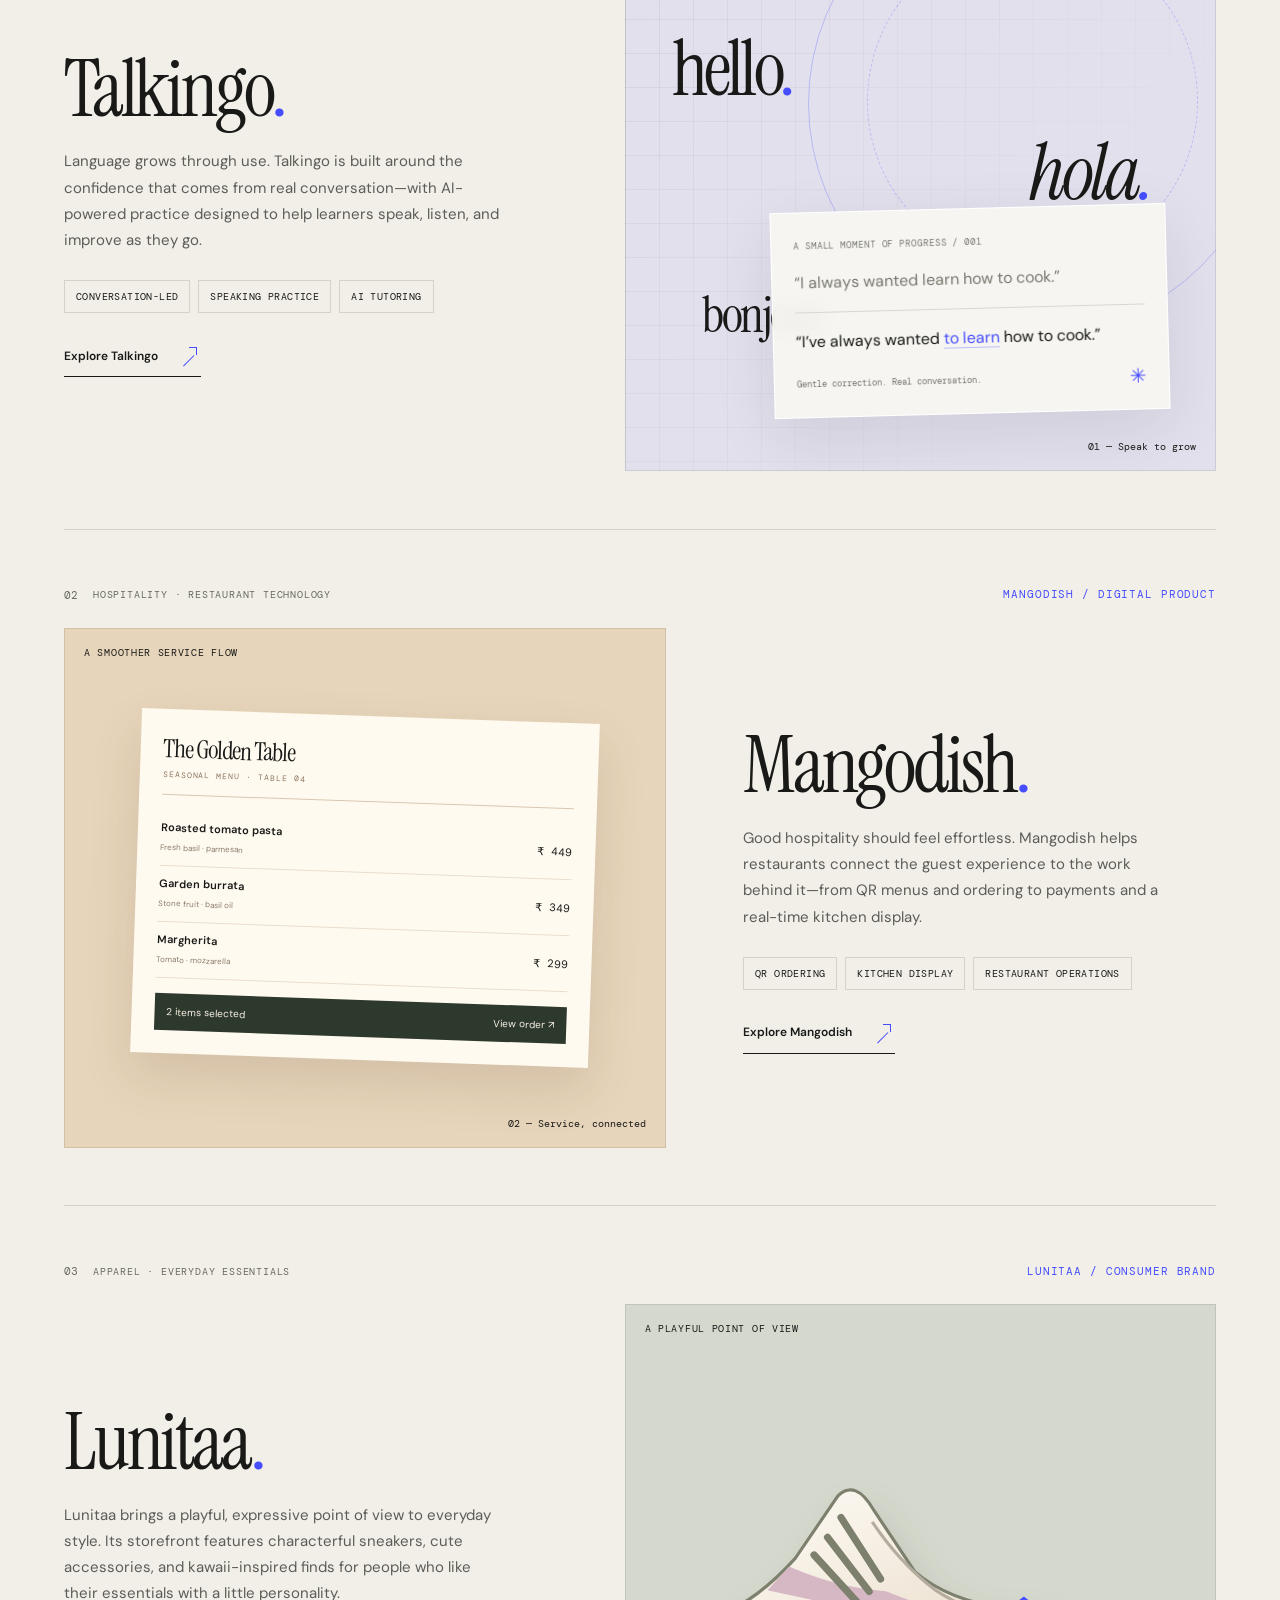
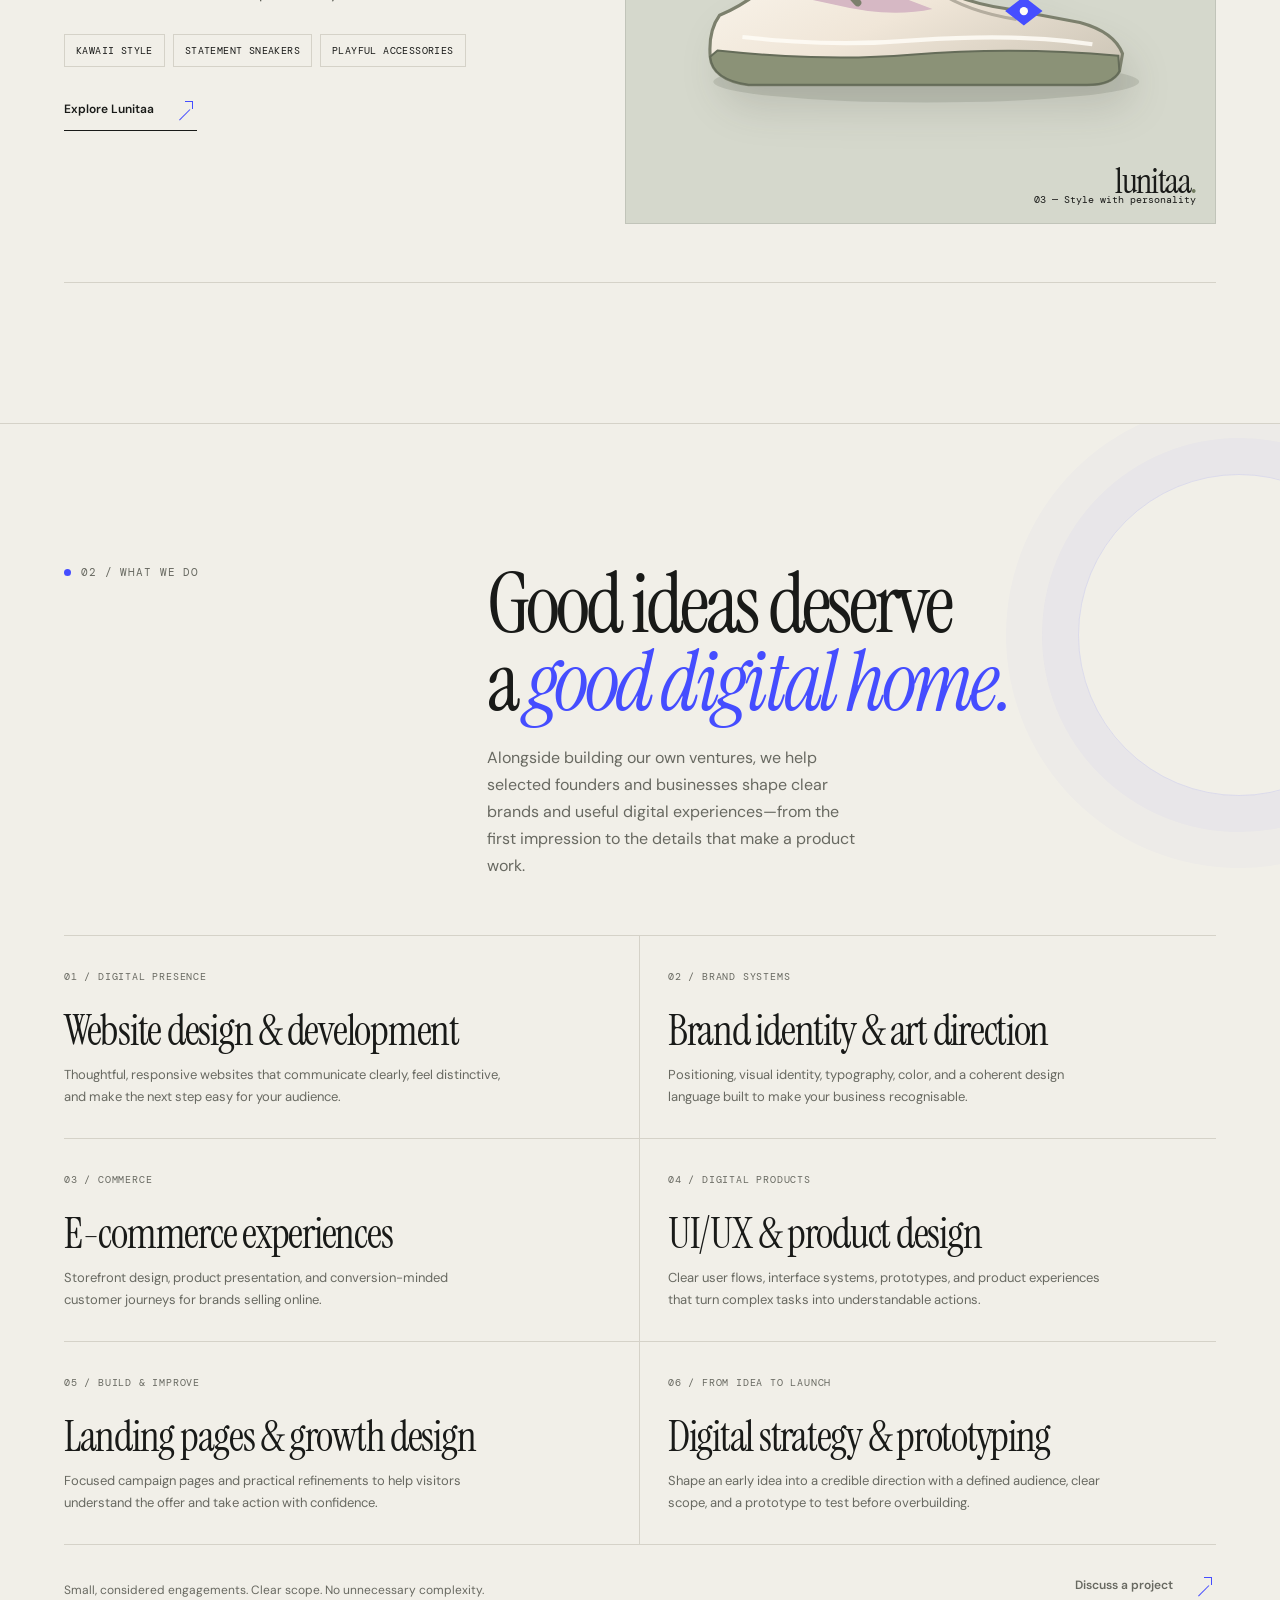
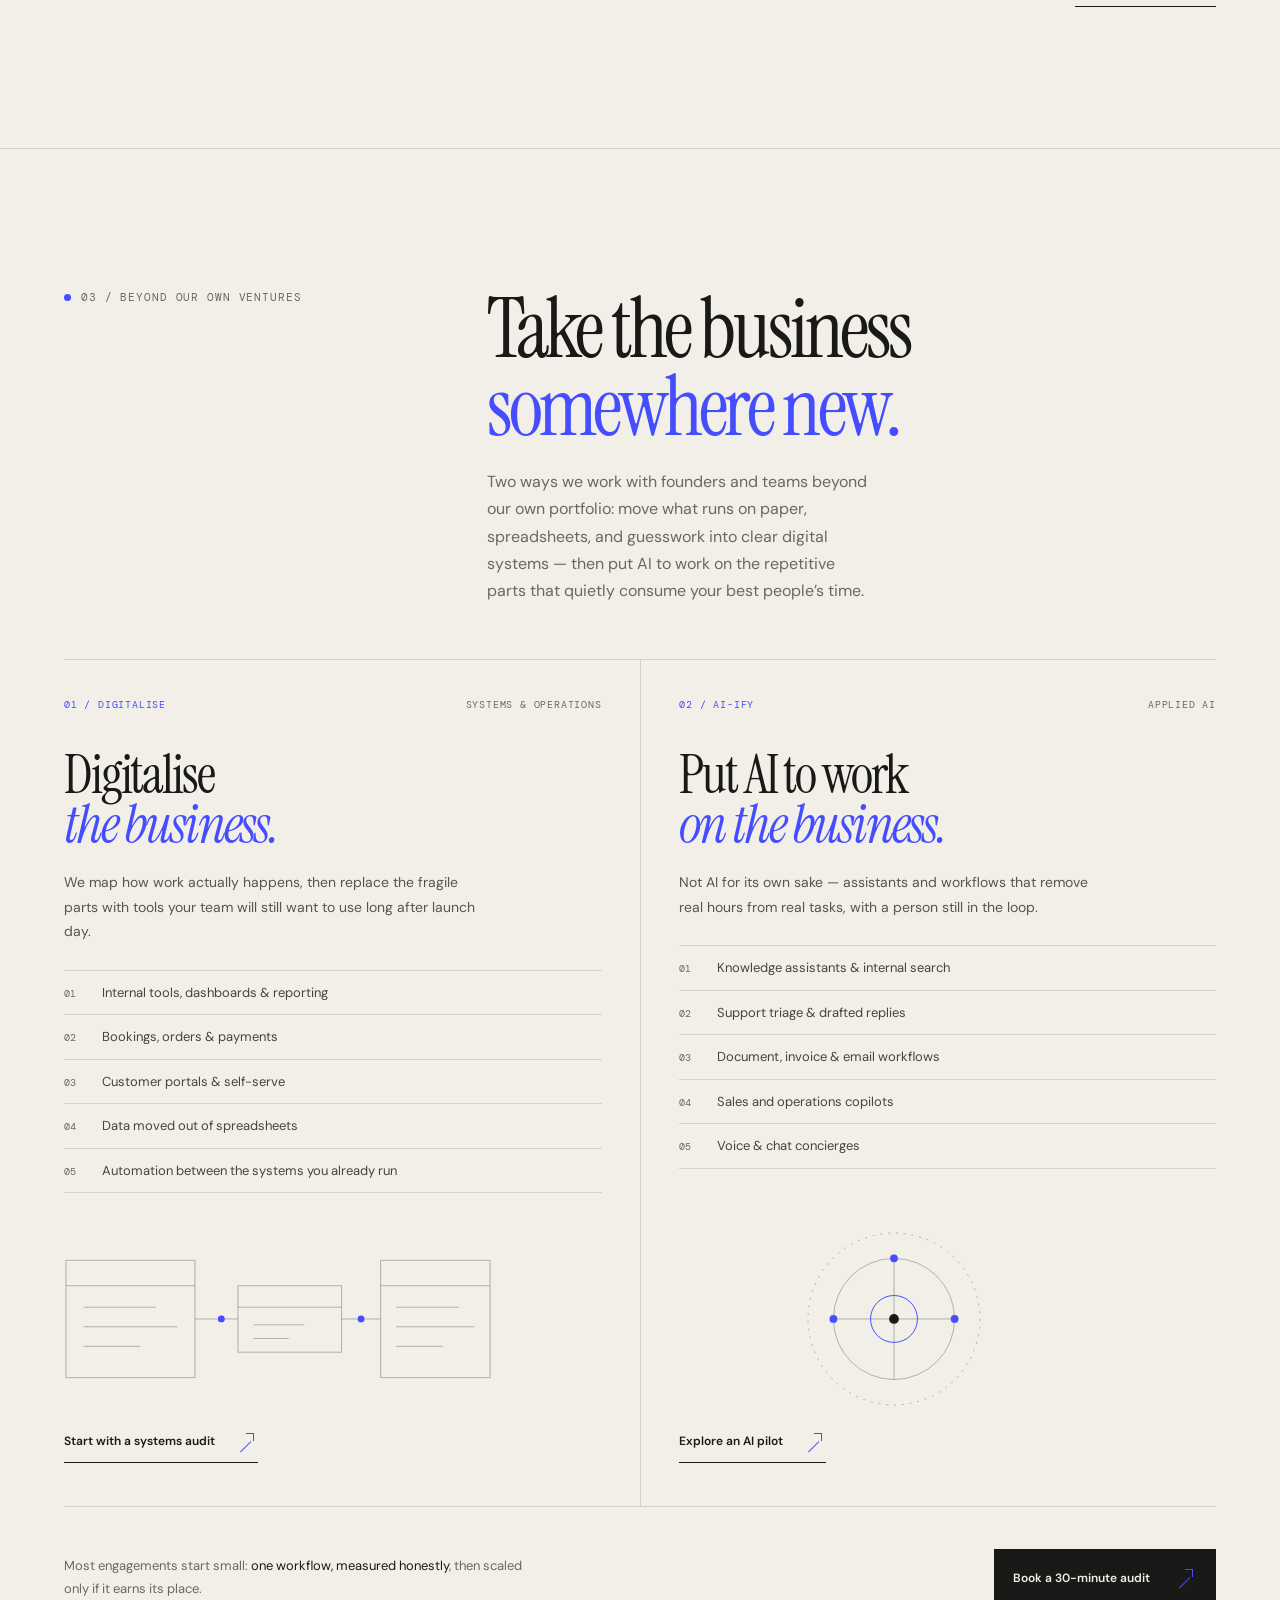
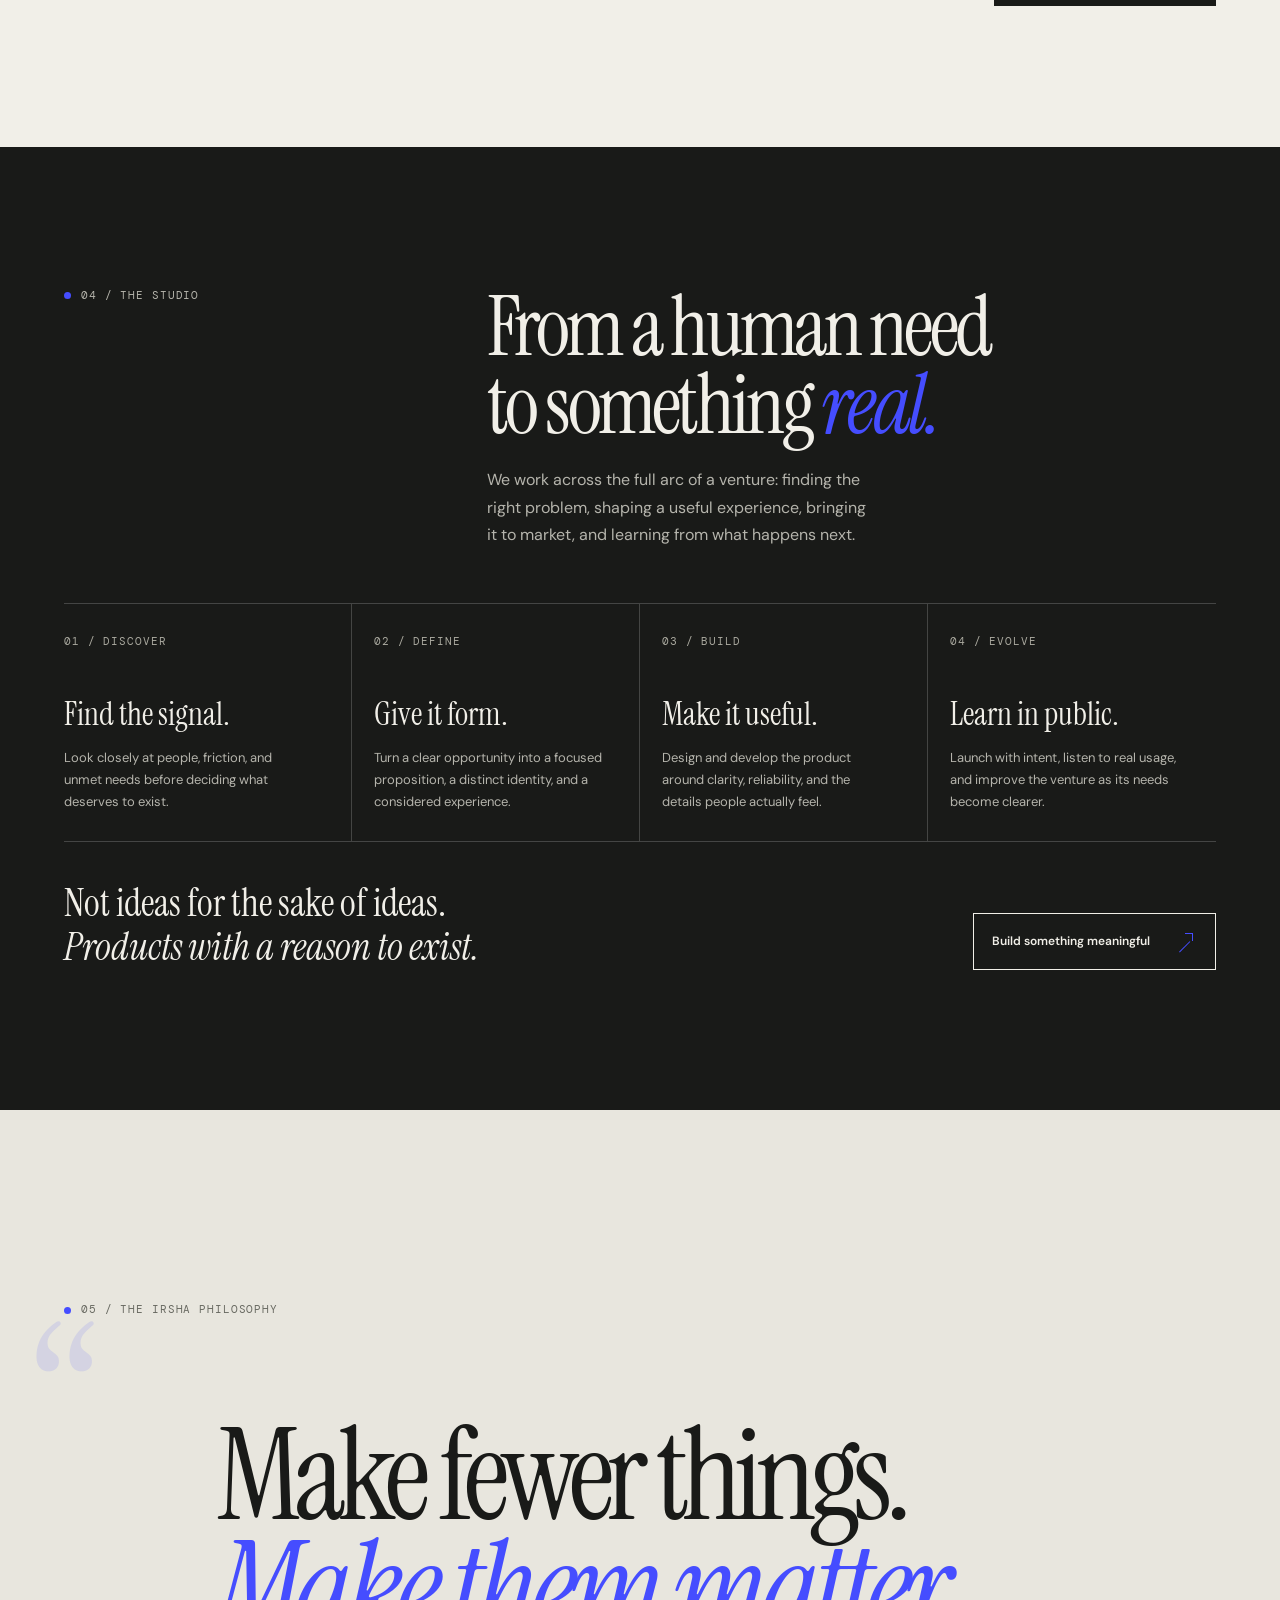
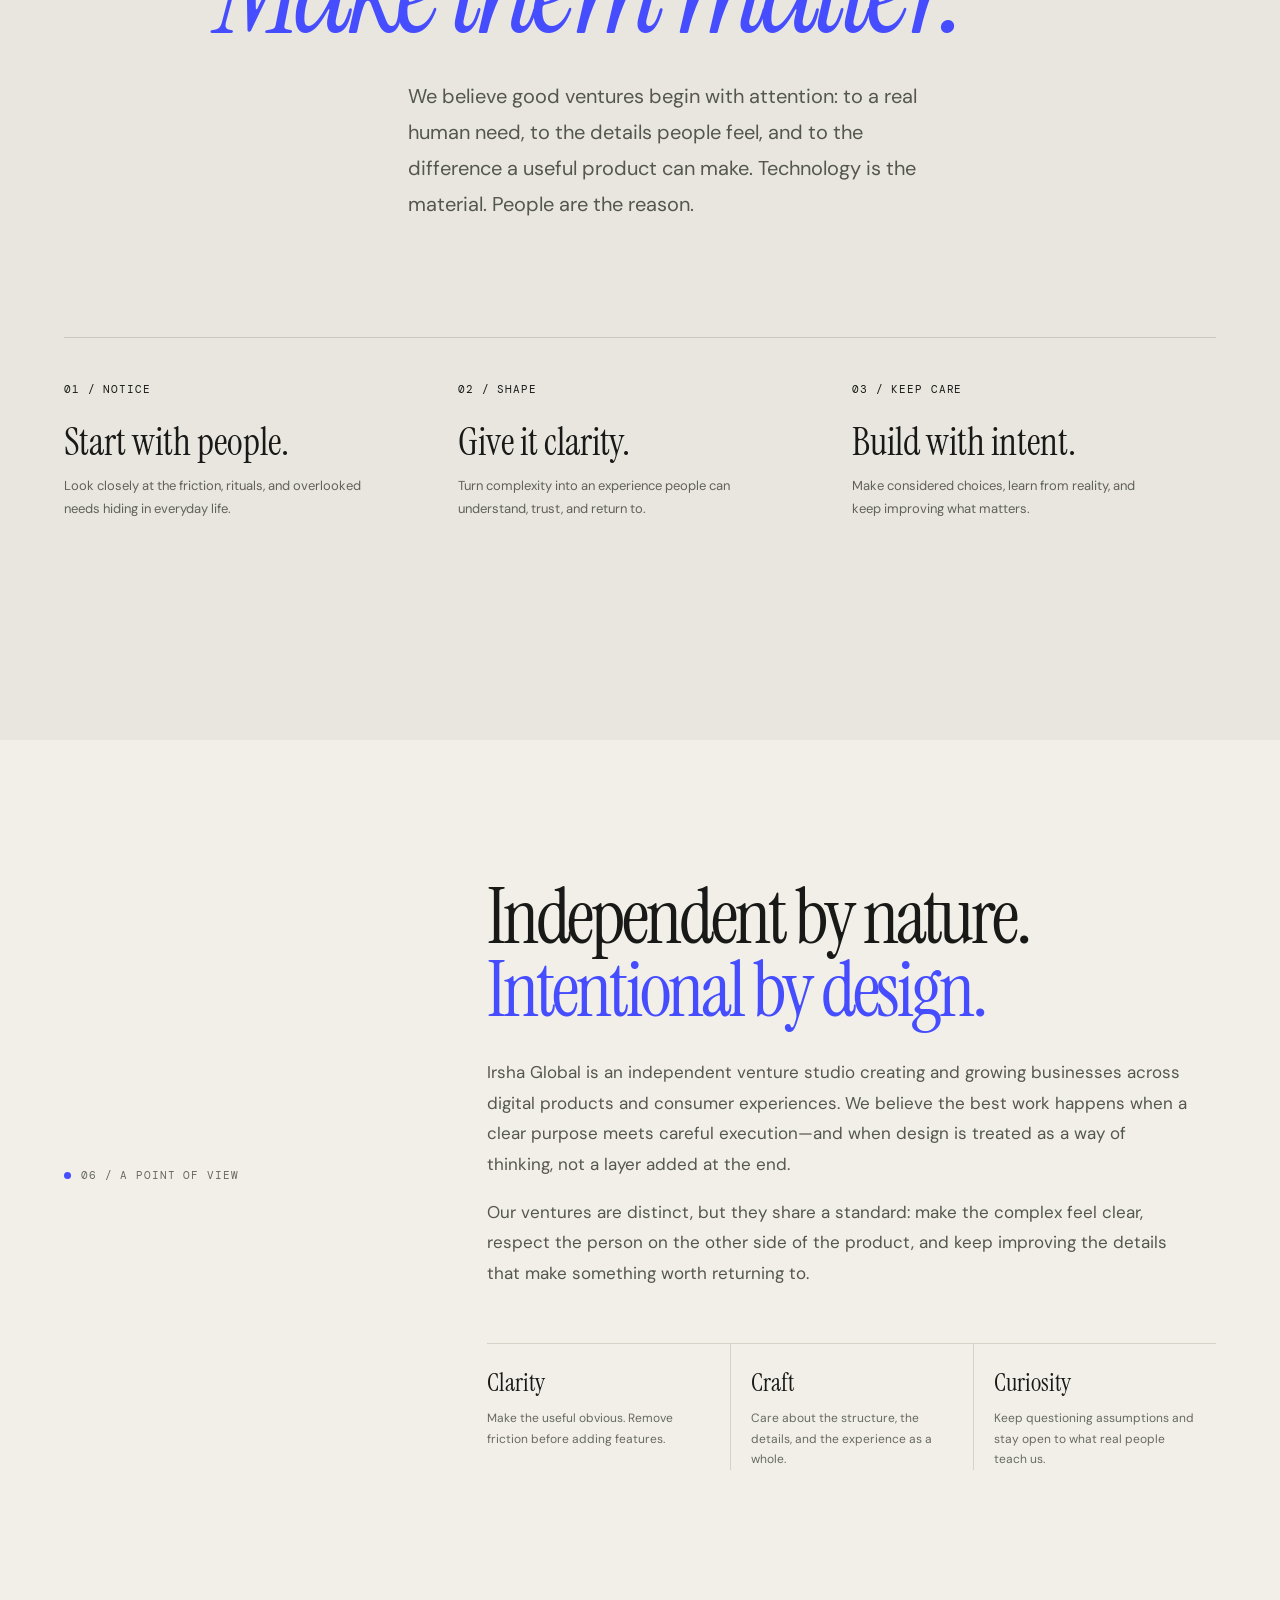
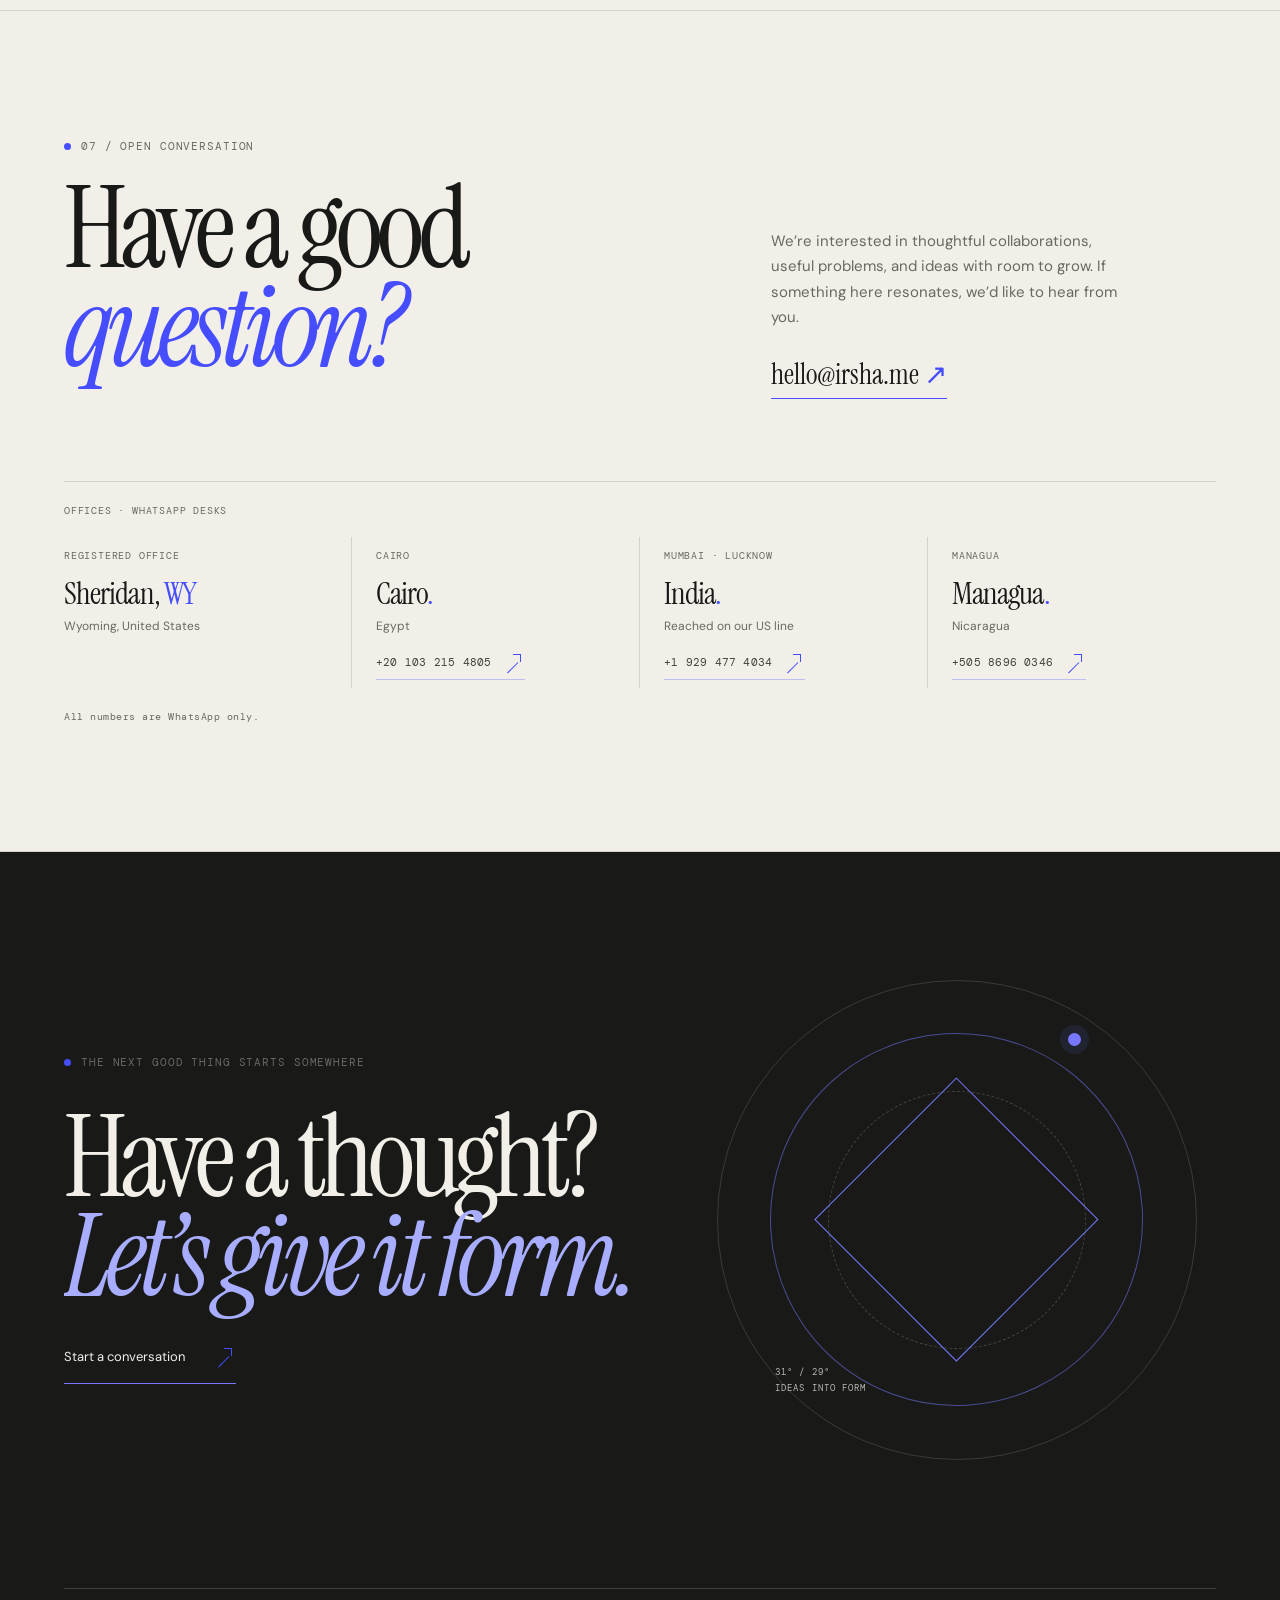
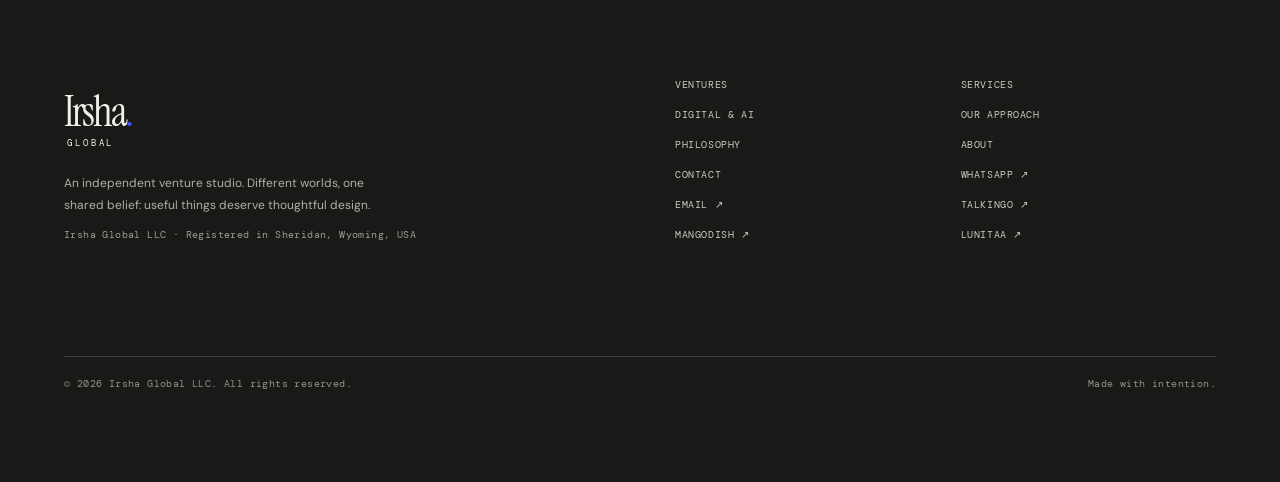
==== commit 6a5486c4: "feat: first-visit ignition, offices block, Irsha Global LLC identity - Add a ~1.2s CSS-only opening:" ====
--- a/index.html
+++ b/index.html
@@ -2,6 +2,7 @@
 <html lang="en">
 <head>
 <meta charset="utf-8"><meta name="viewport" content="width=device-width,initial-scale=1">
+<script>try{if(!matchMedia('(prefers-reduced-motion: reduce)').matches&&!sessionStorage.getItem('irshaIntro'))document.documentElement.classList.add('intro-ready')}catch(e){}</script>
 <title>Irsha Global — Independent Venture Studio</title>
 <meta name="description" content="Irsha Global is an independent venture studio building thoughtful digital products across language learning, hospitality technology, and everyday design.">
 <meta name="theme-color" content="#f1efe8">
@@ -182,10 +183,46 @@
 .skip-link:focus{left:12px;top:12px}
 @media(max-width:560px){footer{padding-bottom:48px}.venture-top{flex-direction:column;align-items:flex-start;gap:12px;margin-bottom:20px}.venture-kind{text-align:left;max-width:none}.venture-top .index{font-size:9px}}
 
+/* Opening ignition: one short beat on first visit, then the page is already there */
+.intro{position:fixed;inset:0;z-index:9999;display:none;place-items:center;overflow:hidden;background:var(--paper)}
+html.intro-ready .intro{display:grid;animation:introLift .35s cubic-bezier(.4,0,.2,1) .9s forwards}
+.intro-burst{position:absolute;left:50%;top:50%;width:36px;height:36px;margin:-18px;border-radius:50%;background:radial-gradient(circle,#454dff55 0%,#454dff1f 45%,transparent 72%);filter:blur(9px);opacity:0;transform:scale(.2);animation:introBurst .8s cubic-bezier(.2,.7,.2,1) .28s forwards}
+.intro-ring{position:absolute;left:50%;top:50%;width:92px;height:92px;margin:-46px;border:1px solid #454dff;border-radius:50%;opacity:0;transform:scale(.35);animation:introRing .85s cubic-bezier(.16,.8,.2,1) .3s forwards}
+.intro-ring:after{content:'';position:absolute;inset:-34%;border:1px solid #454dff59;border-radius:50%;animation:introRing .95s cubic-bezier(.16,.8,.2,1) .42s forwards}
+.intro-word{position:relative;z-index:2;display:inline-flex;align-items:flex-end;font:clamp(54px,10vw,112px)/1 var(--serif);letter-spacing:-.045em;color:var(--ink);animation:introWord .45s cubic-bezier(.2,.7,.2,1) both}
+.intro-dot{display:inline-block;width:.16em;height:.16em;margin:0 0 .1em .07em;border-radius:50%;background:var(--blue);transform:scale(0);animation:introDot .45s cubic-bezier(.2,.9,.2,1) .2s forwards}
+@keyframes introWord{from{opacity:0;transform:translateY(10px)}to{opacity:1;transform:none}}
+@keyframes introDot{0%{transform:scale(0)}55%{transform:scale(1.75)}100%{transform:scale(1)}}
+@keyframes introBurst{0%{opacity:0;transform:scale(.2)}30%{opacity:1}100%{opacity:0;transform:scale(30)}}
+@keyframes introRing{0%{opacity:0;transform:scale(.35)}18%{opacity:.85}100%{opacity:0;transform:scale(16)}}
+@keyframes introLift{to{opacity:0;visibility:hidden}}
+@media(prefers-reduced-motion:reduce){html.intro-ready .intro{display:none!important}}
+
+/* Offices & WhatsApp desks */
+.offices{margin-top:clamp(46px,6vw,74px);border-top:1px solid var(--line);padding-top:22px}
+.offices-lead{font:10px var(--mono);letter-spacing:.08em;text-transform:uppercase;color:var(--muted);margin:0 0 20px}
+.offices-grid{display:grid;grid-template-columns:repeat(4,minmax(0,1fr))}
+.office{padding:6px 24px 8px 0;border-right:1px solid var(--line)}
+.office:not(:first-child){padding-left:24px}
+.office:last-child{border-right:0}
+.office-label{font:10px var(--mono);letter-spacing:.08em;text-transform:uppercase;color:var(--muted)}
+.office h3{font:clamp(23px,2.4vw,32px)/1 var(--serif);font-weight:400;letter-spacing:-.03em;margin:15px 0 7px}
+.office h3 i{font-style:normal;color:var(--blue)}
+.office p{font-size:12px;line-height:1.6;color:var(--muted);margin:0 0 14px}
+.office-wa{display:inline-flex;align-items:center;gap:8px;font:11px var(--mono);letter-spacing:.02em;color:#3f403a;border-bottom:1px solid #454dff4d;padding-bottom:4px;transition:color .2s,border-color .2s}
+.office-wa:hover,.office-wa:focus-visible{color:var(--blue);border-color:var(--blue)}
+.offices-note{font:10px var(--mono);letter-spacing:.05em;color:var(--muted);margin:22px 0 0}
+.footer-note{color:#b0b0a8}
+.footer-legal{font:10px var(--mono);letter-spacing:.04em;color:#9d9d95;margin:10px 0 0}
+@media(max-width:900px){.offices-grid{grid-template-columns:repeat(2,minmax(0,1fr))}.office{border-right:0;padding:6px 24px 20px 0}.office:not(:first-child){padding-left:0}.office:nth-child(even){padding-left:24px;border-left:1px solid var(--line)}.office:nth-child(n+3){border-top:1px solid var(--line);padding-top:22px}}
+@media(max-width:560px){.offices-grid{grid-template-columns:1fr}.office,.office:nth-child(even){padding:0 0 22px;border-left:0}.office+.office{border-top:1px solid var(--line);padding-top:22px}}
+
 </style>
-<script type="application/ld+json">{"@context":"https://schema.org","@type":"Organization","name":"Irsha Global","url":"https://irsha.me/","description":"Independent venture studio building thoughtful digital products across language learning, hospitality technology, and everyday design.","email":"hello@irsha.me","foundingDate":"2024","logo":"https://irsha.me/assets/apple-touch-icon.png","image":"https://irsha.me/assets/og-image.png","makesOffer":[{"@type":"Offer","itemOffered":{"@type":"Service","name":"Business digitalisation"}},{"@type":"Offer","itemOffered":{"@type":"Service","name":"Applied AI"}}],"sameAs":["https://talkingo.ai","https://mangodish.com","https://lunitaa.com"],"knowsAbout":["Venture building","Website design and development","Brand identity","Digital product design","E-commerce experiences"]}</script>
+<script type="application/ld+json">{"@context":"https://schema.org","@type":"Organization","name":"Irsha Global","legalName":"Irsha Global LLC","url":"https://irsha.me/","description":"Independent venture studio building thoughtful digital products across language learning, hospitality technology, and everyday design.","email":"hello@irsha.me","foundingDate":"2024","logo":"https://irsha.me/assets/apple-touch-icon.png","image":"https://irsha.me/assets/og-image.png","address":{"@type":"PostalAddress","addressLocality":"Sheridan","addressRegion":"WY","addressCountry":"US"},"contactPoint":[{"@type":"ContactPoint","telephone":"+1-929-477-4034","contactType":"customer support","areaServed":["US","IN"],"availableLanguage":["en"]},{"@type":"ContactPoint","telephone":"+20-103-215-4805","contactType":"customer support","areaServed":"EG","availableLanguage":["en","ar"]},{"@type":"ContactPoint","telephone":"+505-8696-0346","contactType":"customer support","areaServed":"NI","availableLanguage":["en","es"]}],"makesOffer":[{"@type":"Offer","itemOffered":{"@type":"Service","name":"Business digitalisation"}},{"@type":"Offer","itemOffered":{"@type":"Service","name":"Applied AI"}}],"sameAs":["https://talkingo.ai","https://mangodish.com","https://lunitaa.com"],"knowsAbout":["Venture building","Website design and development","Brand identity","Digital product design","E-commerce experiences"]}</script>
 </head>
 <body>
+<div class="intro" id="intro" aria-hidden="true"><span class="intro-burst"></span><span class="intro-ring"></span><span class="intro-word">Irsha<span class="intro-dot"></span></span></div>
+<script>(function(){try{var el=document.getElementById('intro');if(document.documentElement.classList.contains('intro-ready')){sessionStorage.setItem('irshaIntro','1');setTimeout(function(){if(el)el.remove();document.documentElement.classList.remove('intro-ready')},1500)}else if(el){el.remove()}}catch(e){}})();</script>
 <a class="skip-link" href="#top">Skip to content</a>
 <div class="reading-progress" aria-hidden="true"></div>
 <header><div class="wrap nav"><a class="wordmark" href="#top" aria-label="Irsha Global home"><span class="wordmark-main">Irsha<span class="dot">.</span></span><span class="wordmark-sub">GLOBAL</span></a><nav class="nav-links" id="navLinks" aria-label="Main navigation"><a class="nav-link" href="#ventures">Ventures</a><a class="nav-link" href="#services">Services</a><a class="nav-link" href="#transform">Digital &amp; AI</a><a class="nav-link" href="#studio">How we build</a><a class="nav-link" href="#philosophy">Philosophy</a><a class="nav-link" href="#about">About</a><a class="nav-cta" href="#contact">Start a conversation <span class="accent">↗</span></a></nav><button class="menu-toggle" id="menuToggle" aria-expanded="false" aria-controls="navLinks">MENU +</button></div></header>
@@ -209,9 +246,15 @@
 <section class="studio section" id="studio"><div class="wrap"><div class="section-head reveal"><div><div class="eyebrow">04 / The studio</div></div><div><h2>From a human need<br>to something <em class="accent">real.</em></h2><p>We work across the full arc of a venture: finding the right problem, shaping a useful experience, bringing it to market, and learning from what happens next.</p></div></div><div class="studio-grid reveal"><div class="studio-step"><span class="index">01 / Discover</span><h3>Find the signal.</h3><p>Look closely at people, friction, and unmet needs before deciding what deserves to exist.</p></div><div class="studio-step"><span class="index">02 / Define</span><h3>Give it form.</h3><p>Turn a clear opportunity into a focused proposition, a distinct identity, and a considered experience.</p></div><div class="studio-step"><span class="index">03 / Build</span><h3>Make it useful.</h3><p>Design and develop the product around clarity, reliability, and the details people actually feel.</p></div><div class="studio-step"><span class="index">04 / Evolve</span><h3>Learn in public.</h3><p>Launch with intent, listen to real usage, and improve the venture as its needs become clearer.</p></div></div><div class="studio-bottom reveal"><p>Not ideas for the sake of ideas.<br><em>Products with a reason to exist.</em></p><a class="btn" href="#contact">Build something meaningful <span class="irsha-arrow" aria-hidden="true"></span></a></div></div></section>
 <section class="philosophy section" id="philosophy"><div class="wrap philosophy-inner"><div class="eyebrow reveal">05 / The Irsha philosophy</div><div class="philosophy-statement reveal"><span class="philosophy-mark" aria-hidden="true">“</span><h2>Make fewer things.<br><em>Make them matter.</em></h2><p>We believe good ventures begin with attention: to a real human need, to the details people feel, and to the difference a useful product can make. Technology is the material. People are the reason.</p></div><div class="philosophy-rail reveal"><div><span class="index">01 / Notice</span><h3>Start with people.</h3><p>Look closely at the friction, rituals, and overlooked needs hiding in everyday life.</p></div><div><span class="index">02 / Shape</span><h3>Give it clarity.</h3><p>Turn complexity into an experience people can understand, trust, and return to.</p></div><div><span class="index">03 / Keep care</span><h3>Build with intent.</h3><p>Make considered choices, learn from reality, and keep improving what matters.</p></div></div></div></section>
 <section class="wrap section" id="about"><div class="about-grid"><div class="eyebrow reveal">06 / A point of view</div><div class="about-copy reveal"><h2>Independent by nature.<br><span class="accent">Intentional by design.</span></h2><p>Irsha Global is an independent venture studio creating and growing businesses across digital products and consumer experiences. We believe the best work happens when a clear purpose meets careful execution—and when design is treated as a way of thinking, not a layer added at the end.</p><p>Our ventures are distinct, but they share a standard: make the complex feel clear, respect the person on the other side of the product, and keep improving the details that make something worth returning to.</p><div class="principles"><div class="principle"><h3>Clarity</h3><p>Make the useful obvious. Remove friction before adding features.</p></div><div class="principle"><h3>Craft</h3><p>Care about the structure, the details, and the experience as a whole.</p></div><div class="principle"><h3>Curiosity</h3><p>Keep questioning assumptions and stay open to what real people teach us.</p></div></div></div></div></section>
-<section class="wrap contact" id="contact"><div class="contact-inner"><div class="reveal"><div class="eyebrow">07 / Open conversation</div><h2>Have a good<br><em>question?</em></h2></div><div class="contact-right reveal"><p>We’re interested in thoughtful collaborations, useful problems, and ideas with room to grow. If something here resonates, we’d like to hear from you.</p><a class="contact-email" href="mailto:hello@irsha.me">hello@irsha.me <span class="accent">↗</span></a></div></div></section>
+<section class="wrap contact" id="contact"><div class="contact-inner"><div class="reveal"><div class="eyebrow">07 / Open conversation</div><h2>Have a good<br><em>question?</em></h2></div><div class="contact-right reveal"><p>We’re interested in thoughtful collaborations, useful problems, and ideas with room to grow. If something here resonates, we’d like to hear from you.</p><a class="contact-email" href="mailto:hello@irsha.me">hello@irsha.me <span class="accent">↗</span></a></div></div><div class="offices reveal"><p class="offices-lead">Offices &middot; WhatsApp desks</p><div class="offices-grid">
+<div class="office"><span class="office-label">Registered office</span><h3>Sheridan, <i>WY</i></h3><p>Wyoming, United States</p></div>
+<div class="office"><span class="office-label">Cairo</span><h3>Cairo<i>.</i></h3><p>Egypt</p><a class="office-wa" href="https://wa.me/201032154805" target="_blank" rel="noopener noreferrer" aria-label="WhatsApp Cairo: +20 103 215 4805">+20 103 215 4805 <span class="irsha-arrow" aria-hidden="true"></span></a></div>
+<div class="office"><span class="office-label">Mumbai &middot; Lucknow</span><h3>India<i>.</i></h3><p>Reached on our US line</p><a class="office-wa" href="https://wa.me/19294774034" target="_blank" rel="noopener noreferrer" aria-label="WhatsApp India (US line): +1 929 477 4034">+1 929 477 4034 <span class="irsha-arrow" aria-hidden="true"></span></a></div>
+<div class="office"><span class="office-label">Managua</span><h3>Managua<i>.</i></h3><p>Nicaragua</p><a class="office-wa" href="https://wa.me/50586960346" target="_blank" rel="noopener noreferrer" aria-label="WhatsApp Managua: +505 8696 0346">+505 8696 0346 <span class="irsha-arrow" aria-hidden="true"></span></a></div>
+</div><p class="offices-note">All numbers are WhatsApp only.</p></div>
+</section>
 </main>
-<footer><div class="wrap"><div class="footer-hero"><div class="footer-hero-copy"><div class="eyebrow">The next good thing starts somewhere</div><h2>Have a thought?<br><em>Let’s give it form.</em></h2><a class="footer-big-link" href="#contact">Start a conversation <span class="irsha-arrow" aria-hidden="true"></span></a></div><div class="footer-art" aria-hidden="true"><div class="footer-orbit orbit-a"></div><div class="footer-orbit orbit-b"></div><div class="footer-cross"></div><div class="footer-blue-point"></div><span class="footer-coordinate">31° / 29°<br>IDEAS INTO FORM</span></div></div><div class="footer-row"><div><a class="wordmark" href="#top"><span class="wordmark-main">Irsha<span class="dot">.</span></span><span class="wordmark-sub">GLOBAL</span></a><p class="footer-note">An independent venture studio. Different worlds, one shared belief: useful things deserve thoughtful design.</p></div><div class="footer-links"><a href="#ventures">Ventures</a><a href="#services">Services</a><a href="#transform">Digital &amp; AI</a><a href="#studio">Our approach</a><a href="#philosophy">Philosophy</a><a href="#about">About</a><a href="#contact">Contact</a><a href="https://wa.me/19294774034" target="_blank" rel="noopener">WhatsApp ↗</a><a href="mailto:hello@irsha.me">Email ↗</a><a href="https://talkingo.ai" target="_blank" rel="noopener">Talkingo ↗</a><a href="https://mangodish.com" target="_blank" rel="noopener">Mangodish ↗</a><a href="https://lunitaa.com" target="_blank" rel="noopener">Lunitaa ↗</a></div></div><div class="copyright"><span>© <span id="year">2026</span> Irsha Global.</span><span>Made with intention.</span></div></div></footer>
+<footer><div class="wrap"><div class="footer-hero"><div class="footer-hero-copy"><div class="eyebrow">The next good thing starts somewhere</div><h2>Have a thought?<br><em>Let’s give it form.</em></h2><a class="footer-big-link" href="#contact">Start a conversation <span class="irsha-arrow" aria-hidden="true"></span></a></div><div class="footer-art" aria-hidden="true"><div class="footer-orbit orbit-a"></div><div class="footer-orbit orbit-b"></div><div class="footer-cross"></div><div class="footer-blue-point"></div><span class="footer-coordinate">31° / 29°<br>IDEAS INTO FORM</span></div></div><div class="footer-row"><div><a class="wordmark" href="#top"><span class="wordmark-main">Irsha<span class="dot">.</span></span><span class="wordmark-sub">GLOBAL</span></a><p class="footer-note">An independent venture studio. Different worlds, one shared belief: useful things deserve thoughtful design.</p><p class="footer-legal">Irsha Global LLC &middot; Registered in Sheridan, Wyoming, USA</p></div><div class="footer-links"><a href="#ventures">Ventures</a><a href="#services">Services</a><a href="#transform">Digital &amp; AI</a><a href="#studio">Our approach</a><a href="#philosophy">Philosophy</a><a href="#about">About</a><a href="#contact">Contact</a><a href="https://wa.me/19294774034" target="_blank" rel="noopener">WhatsApp ↗</a><a href="mailto:hello@irsha.me">Email ↗</a><a href="https://talkingo.ai" target="_blank" rel="noopener">Talkingo ↗</a><a href="https://mangodish.com" target="_blank" rel="noopener">Mangodish ↗</a><a href="https://lunitaa.com" target="_blank" rel="noopener">Lunitaa ↗</a></div></div><div class="copyright"><span>© <span id="year">2026</span> Irsha Global LLC. All rights reserved.</span><span>Made with intention.</span></div></div></footer>
 <a class="whatsapp-float" href="https://wa.me/19294774034" target="_blank" rel="noopener noreferrer" aria-label="Chat with Irsha Global on WhatsApp"><svg viewBox="0 0 24 24" fill="none" aria-hidden="true"><path d="M20 11.7a8.1 8.1 0 0 1-12 7.1L4 20l1.2-3.8A8.1 8.1 0 1 1 20 11.7Z" stroke="currentColor" stroke-width="1.5" stroke-linejoin="round"/><path d="M8.6 8.2c.2-.4.4-.4.7-.4h.4c.2 0 .3.1.4.4l.7 1.6c.1.2.1.4-.1.6l-.5.6c-.2.2-.2.3 0 .6.5.8 1.2 1.4 2 1.8.2.1.4.1.6-.1l.7-.8c.2-.2.4-.2.6-.1l1.5.7c.3.1.4.3.3.6-.1.5-.4 1-.8 1.3-.4.3-.9.5-1.5.4-1-.1-2.3-.7-3.5-1.8-1.2-1.1-2-2.5-2.1-3.5-.1-.7.2-1.4.6-1.9Z" fill="currentColor"/></svg><span class="wa-label">Let’s talk</span><span class="wa-dot"></span></a>
 <script>
 const toggle=document.getElementById('menuToggle'),nav=document.getElementById('navLinks');toggle.addEventListener('click',()=>{const open=nav.classList.toggle('open');toggle.setAttribute('aria-expanded',String(open));toggle.textContent=open?'CLOSE −':'MENU +'});nav.querySelectorAll('a').forEach(a=>a.addEventListener('click',()=>{nav.classList.remove('open');toggle.setAttribute('aria-expanded','false');toggle.textContent='MENU +'}));document.getElementById('year').textContent=new Date().getFullYear();const observer=new IntersectionObserver(entries=>entries.forEach(e=>{if(e.isIntersecting){e.target.classList.add('visible');observer.unobserve(e.target)}}),{threshold:.12});
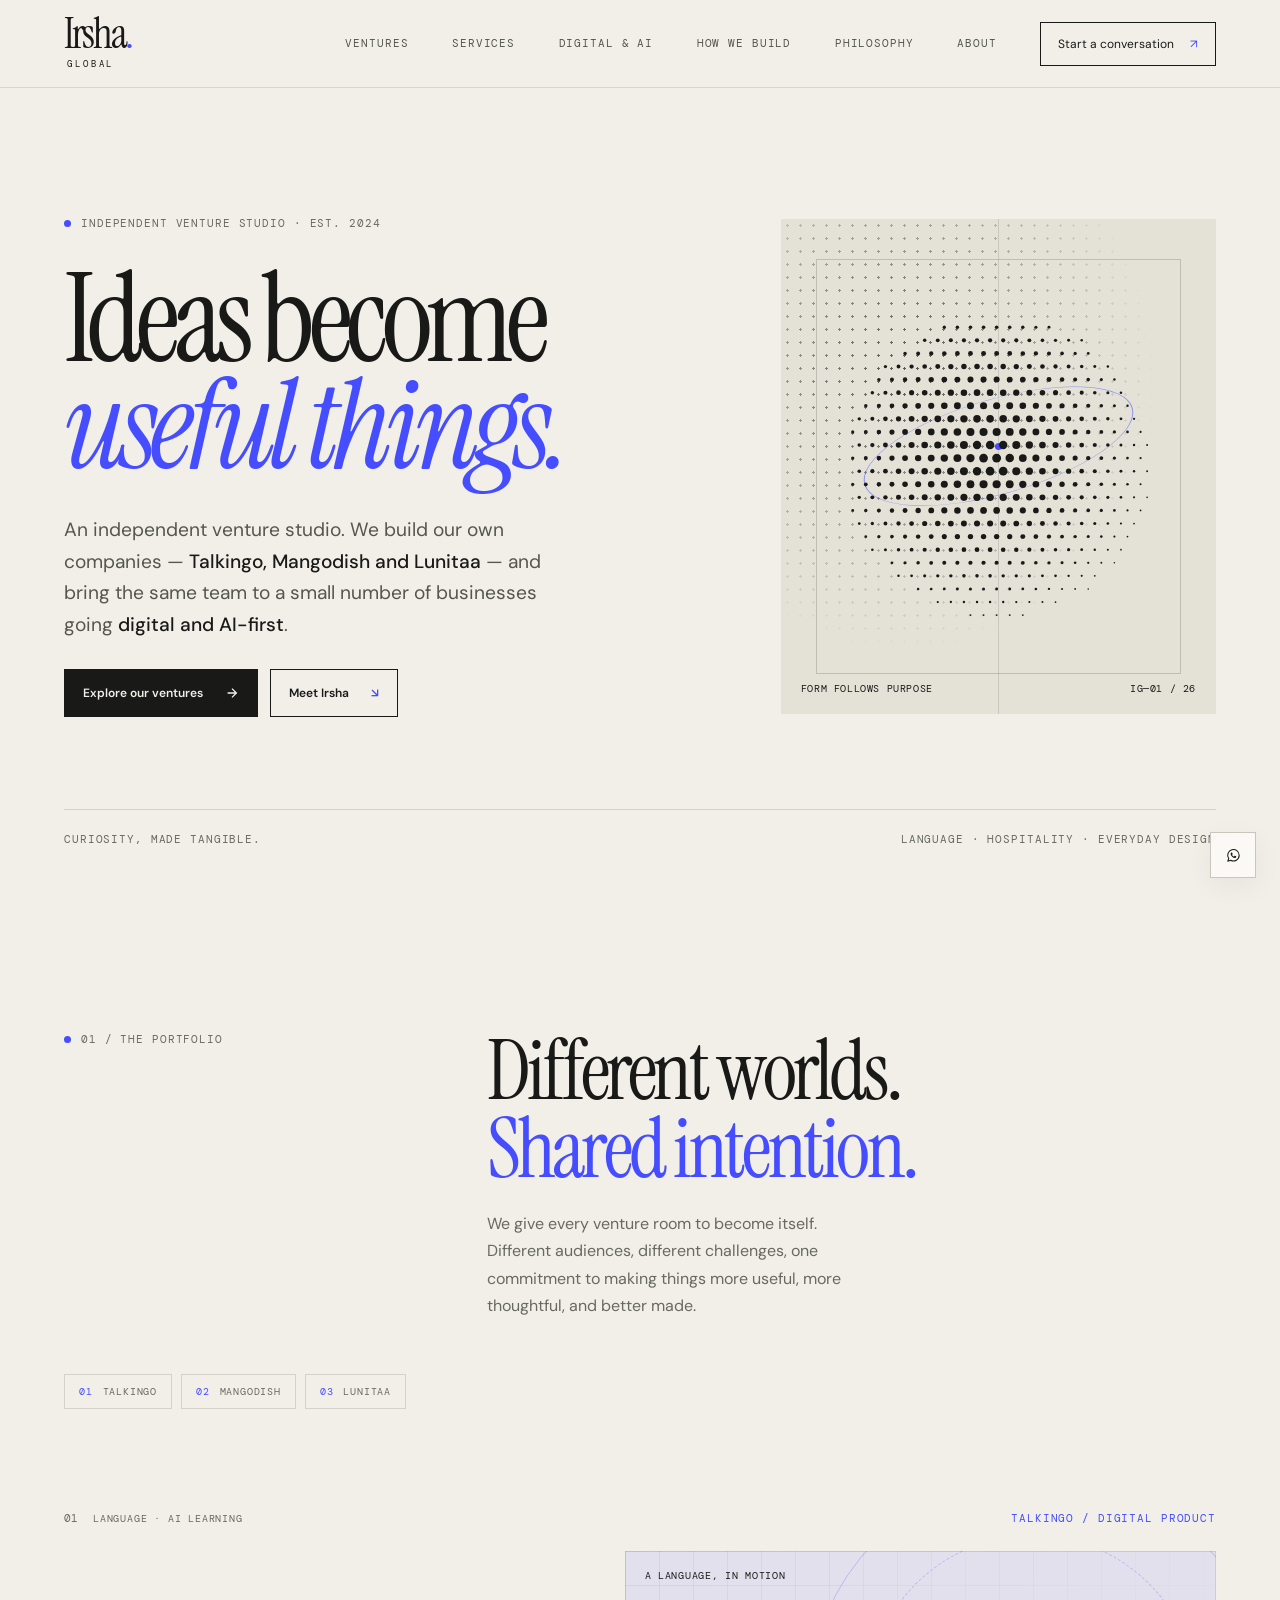
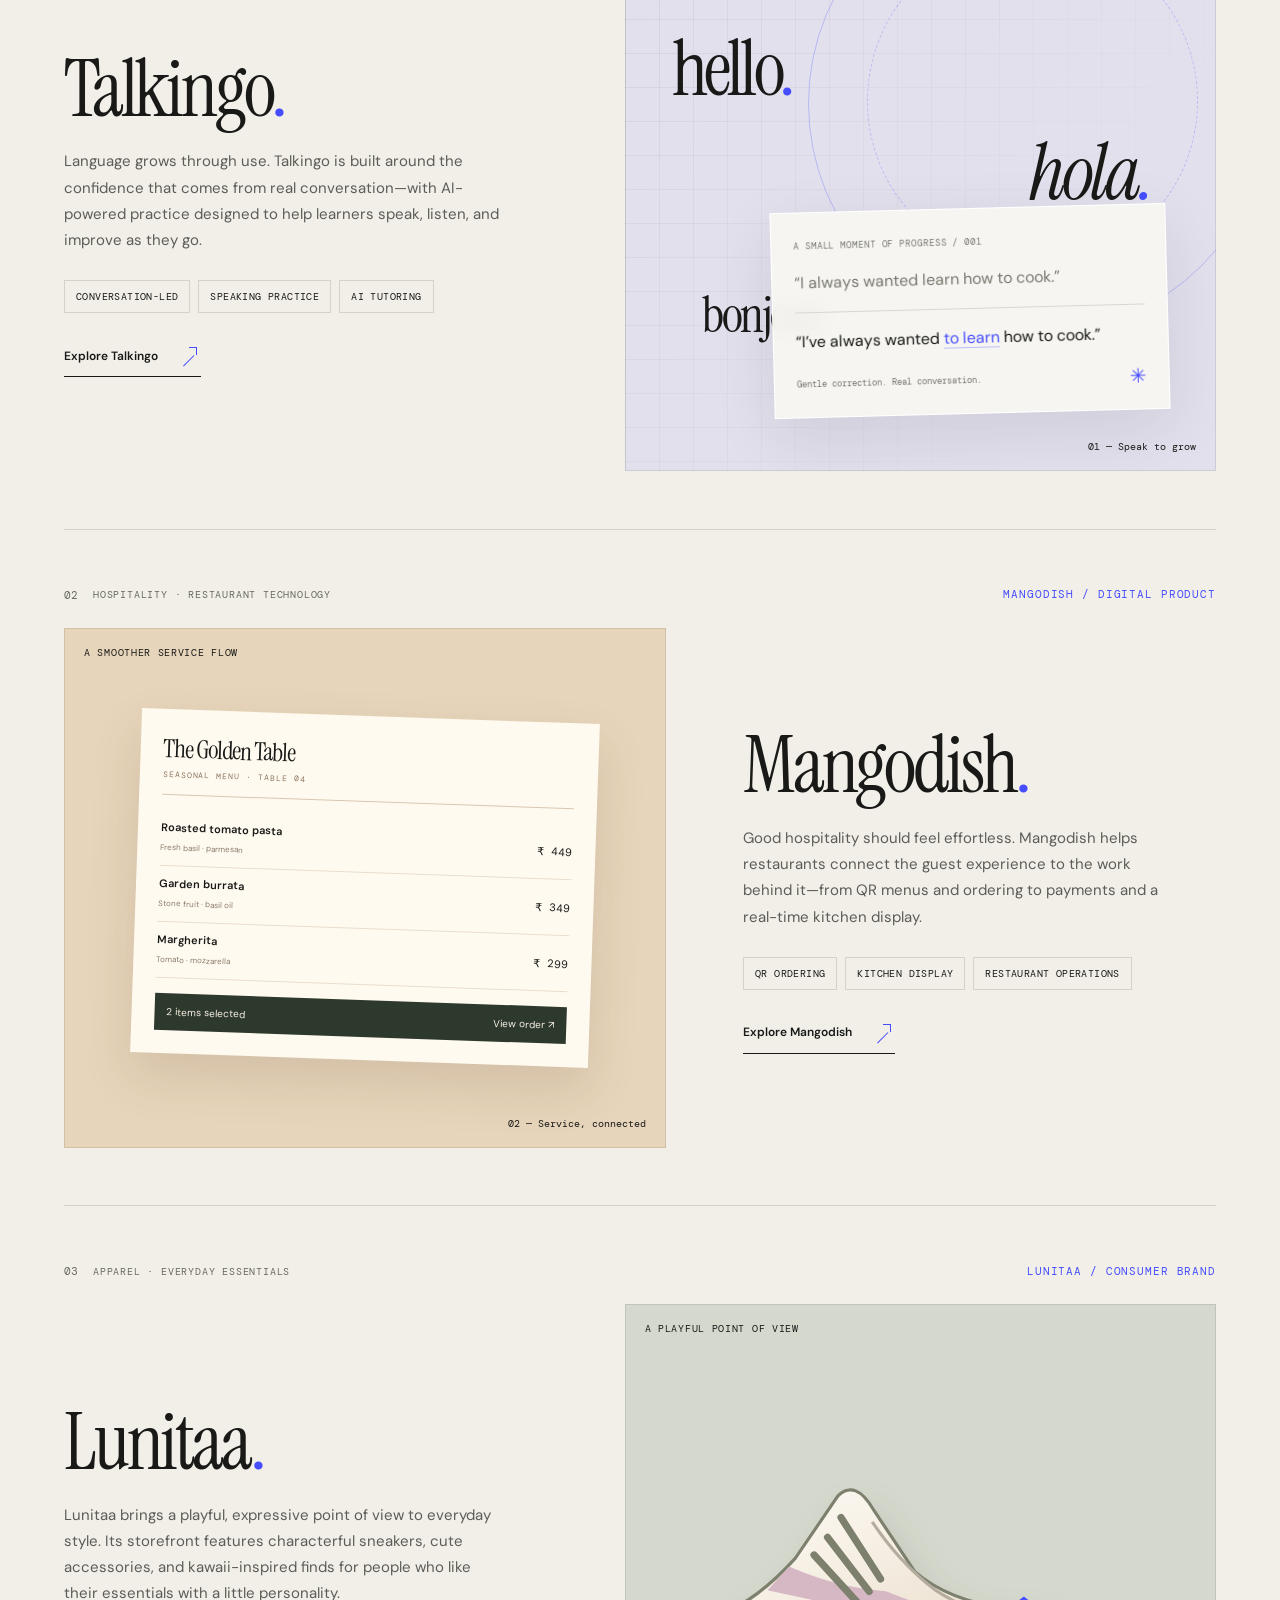
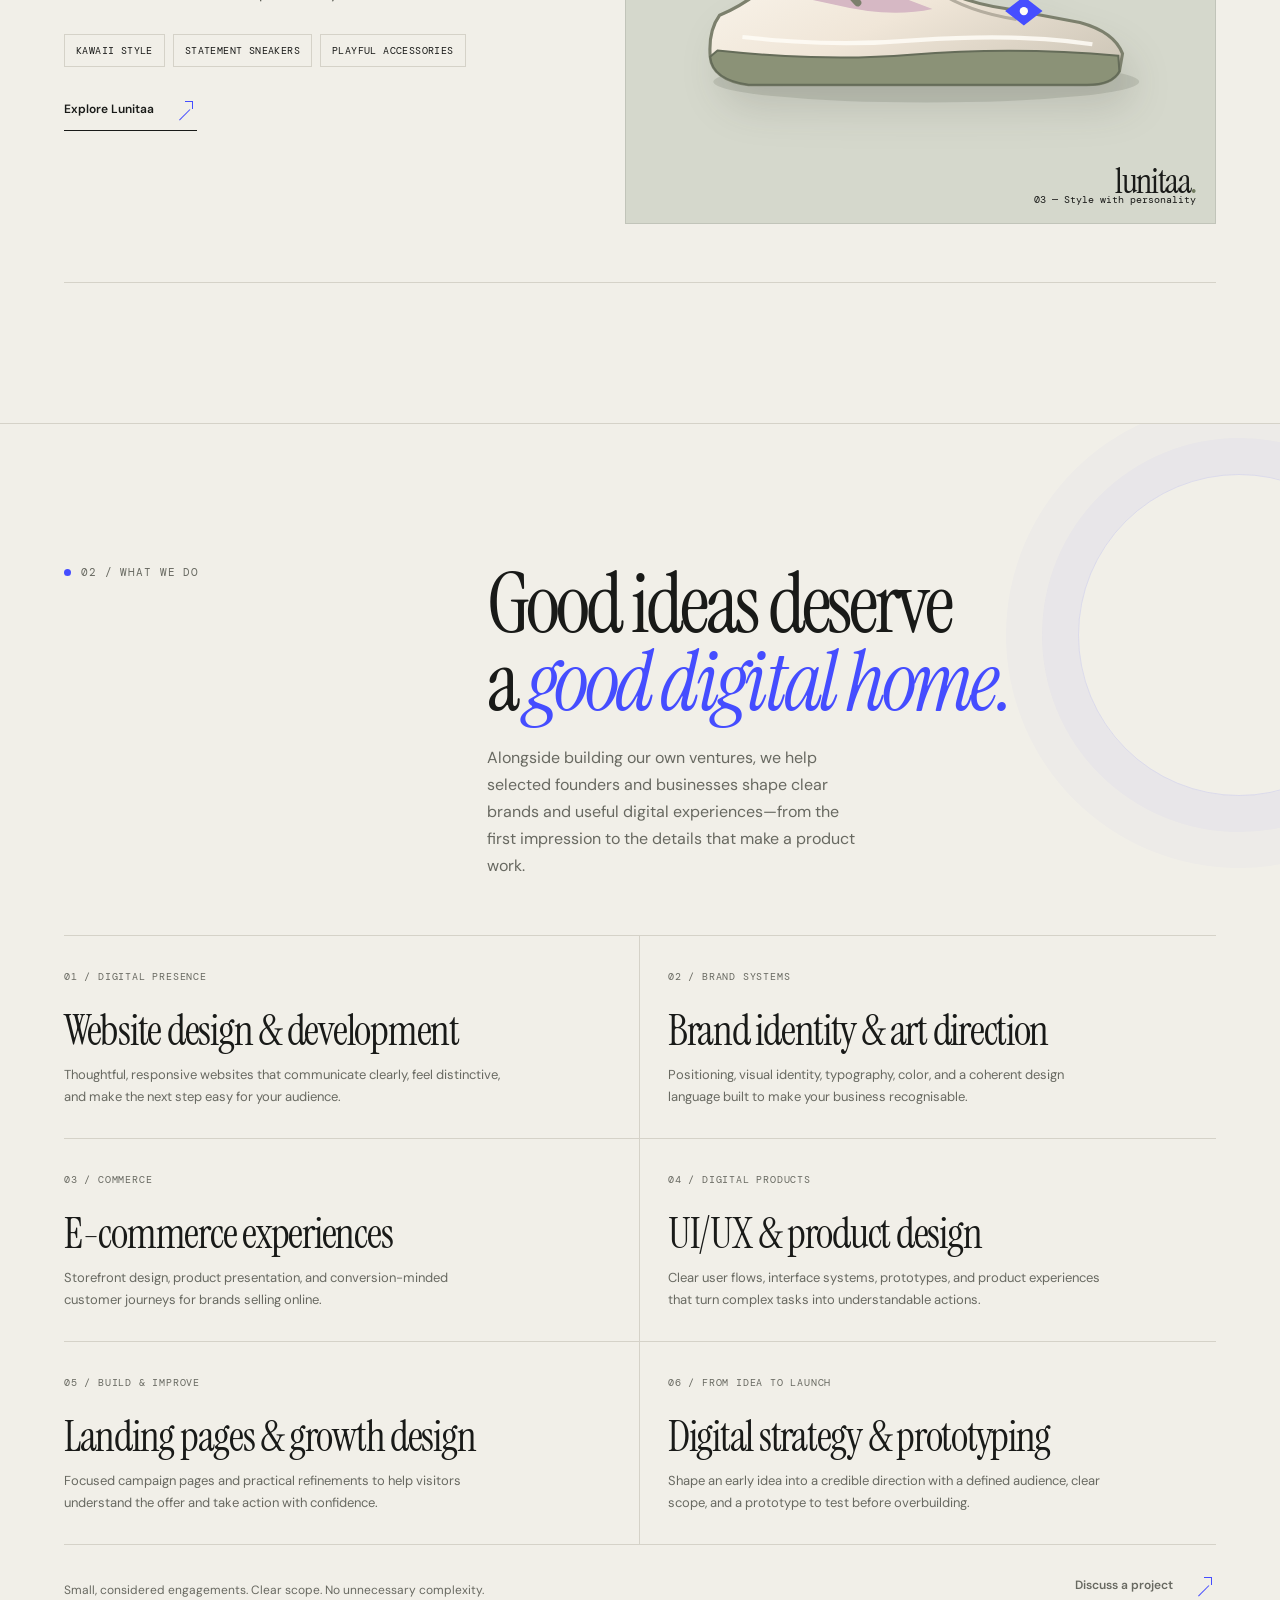
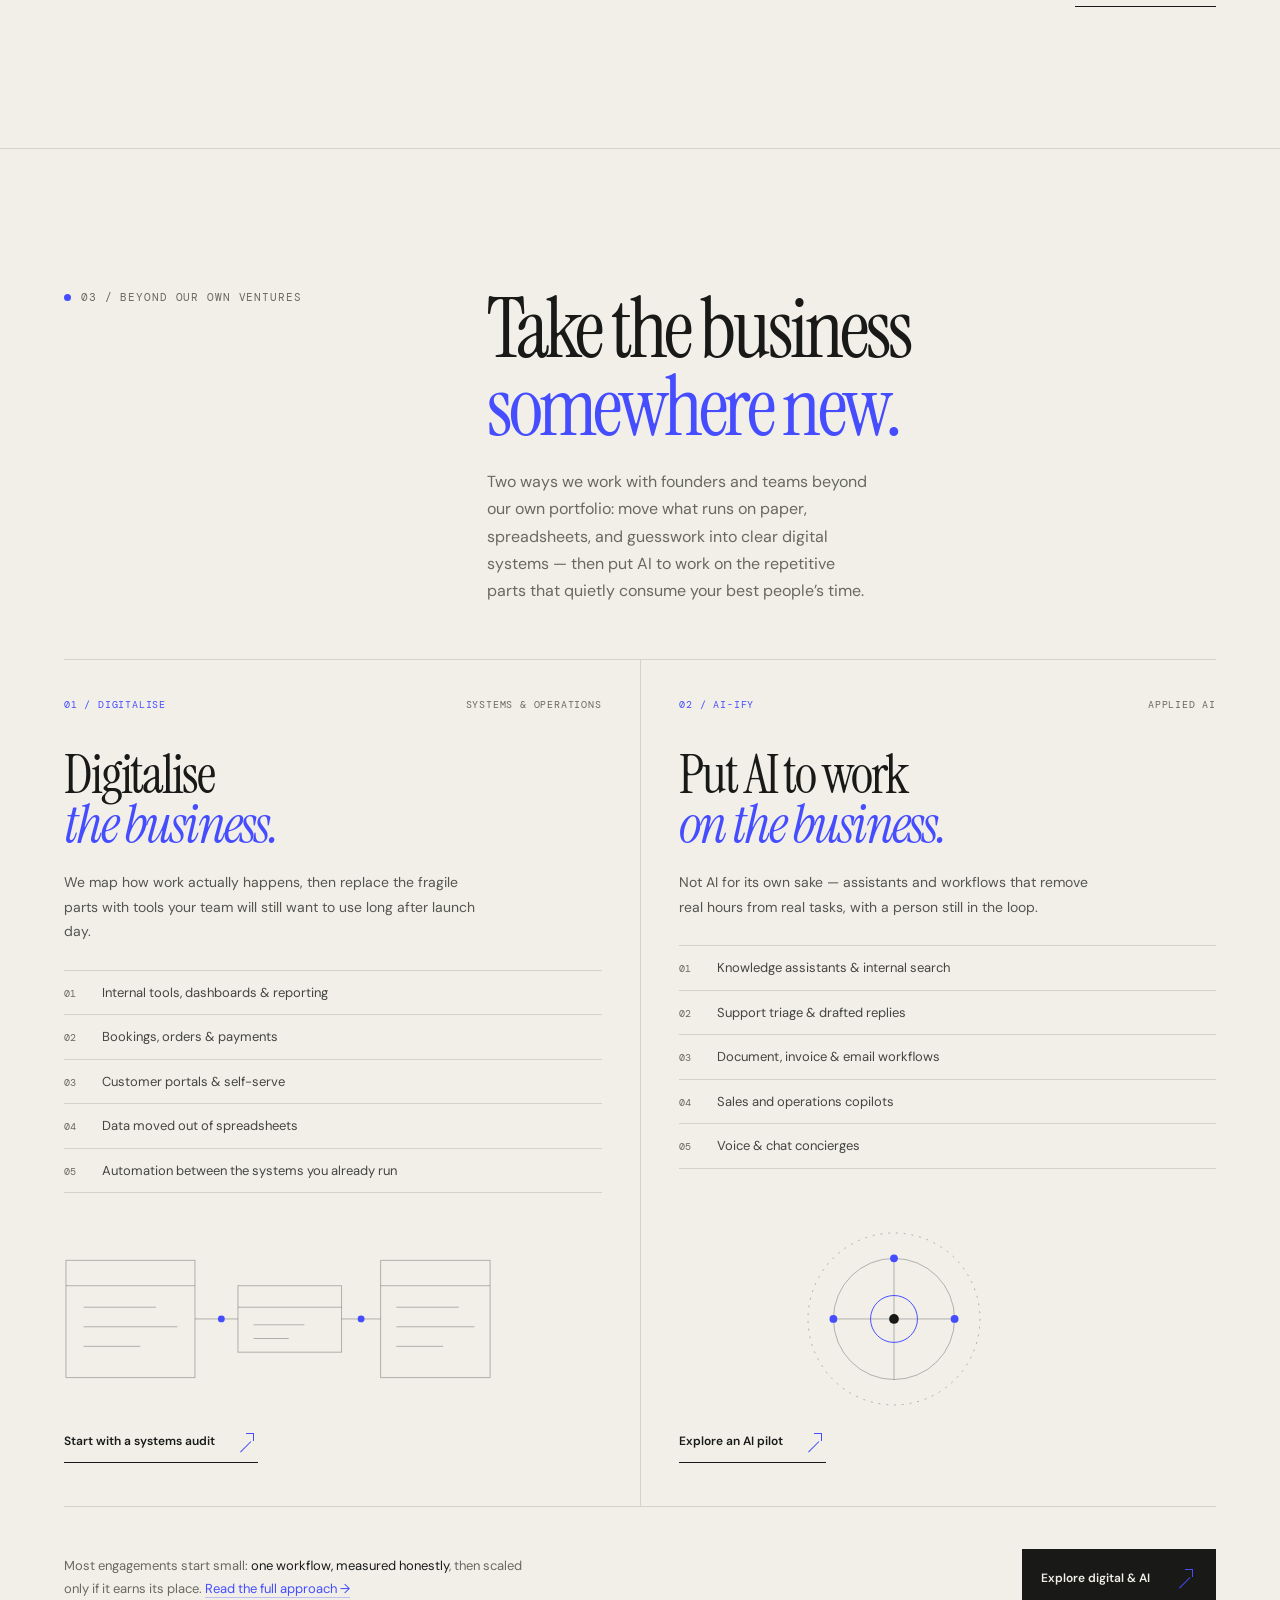
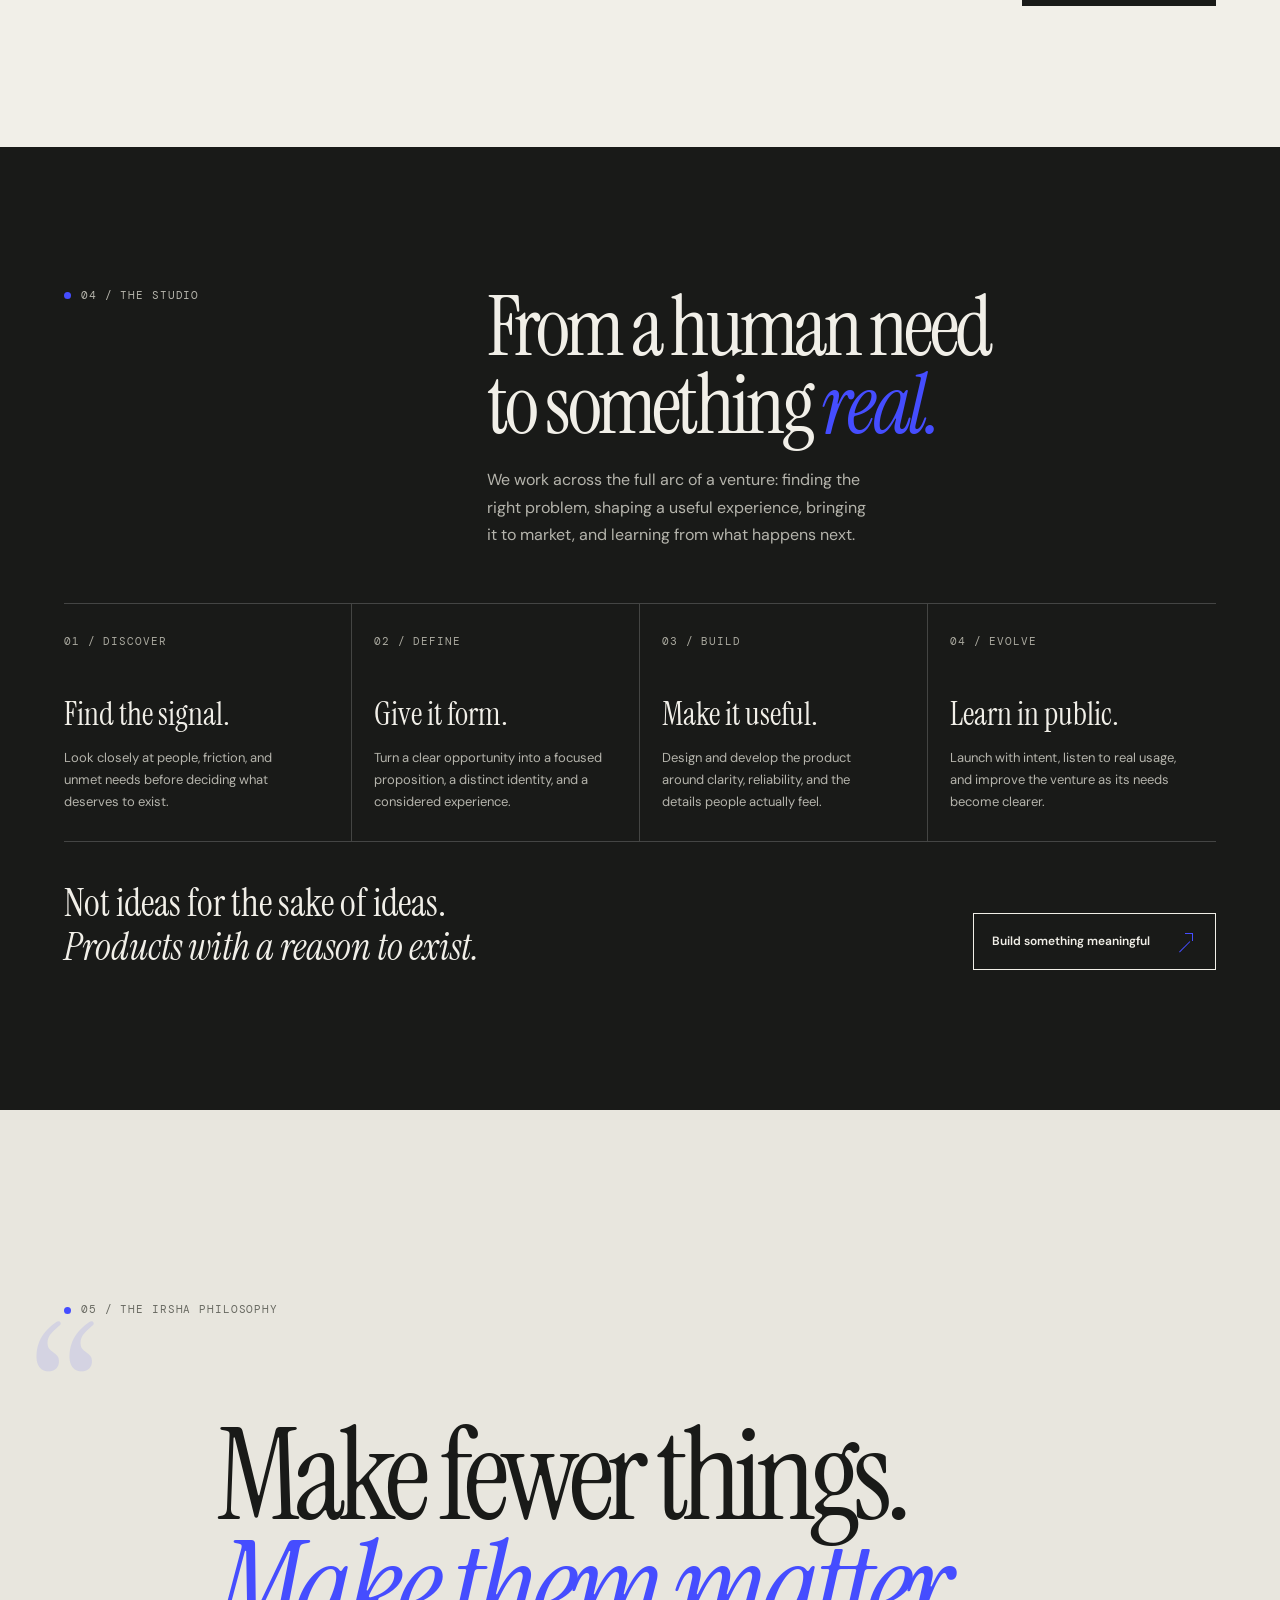
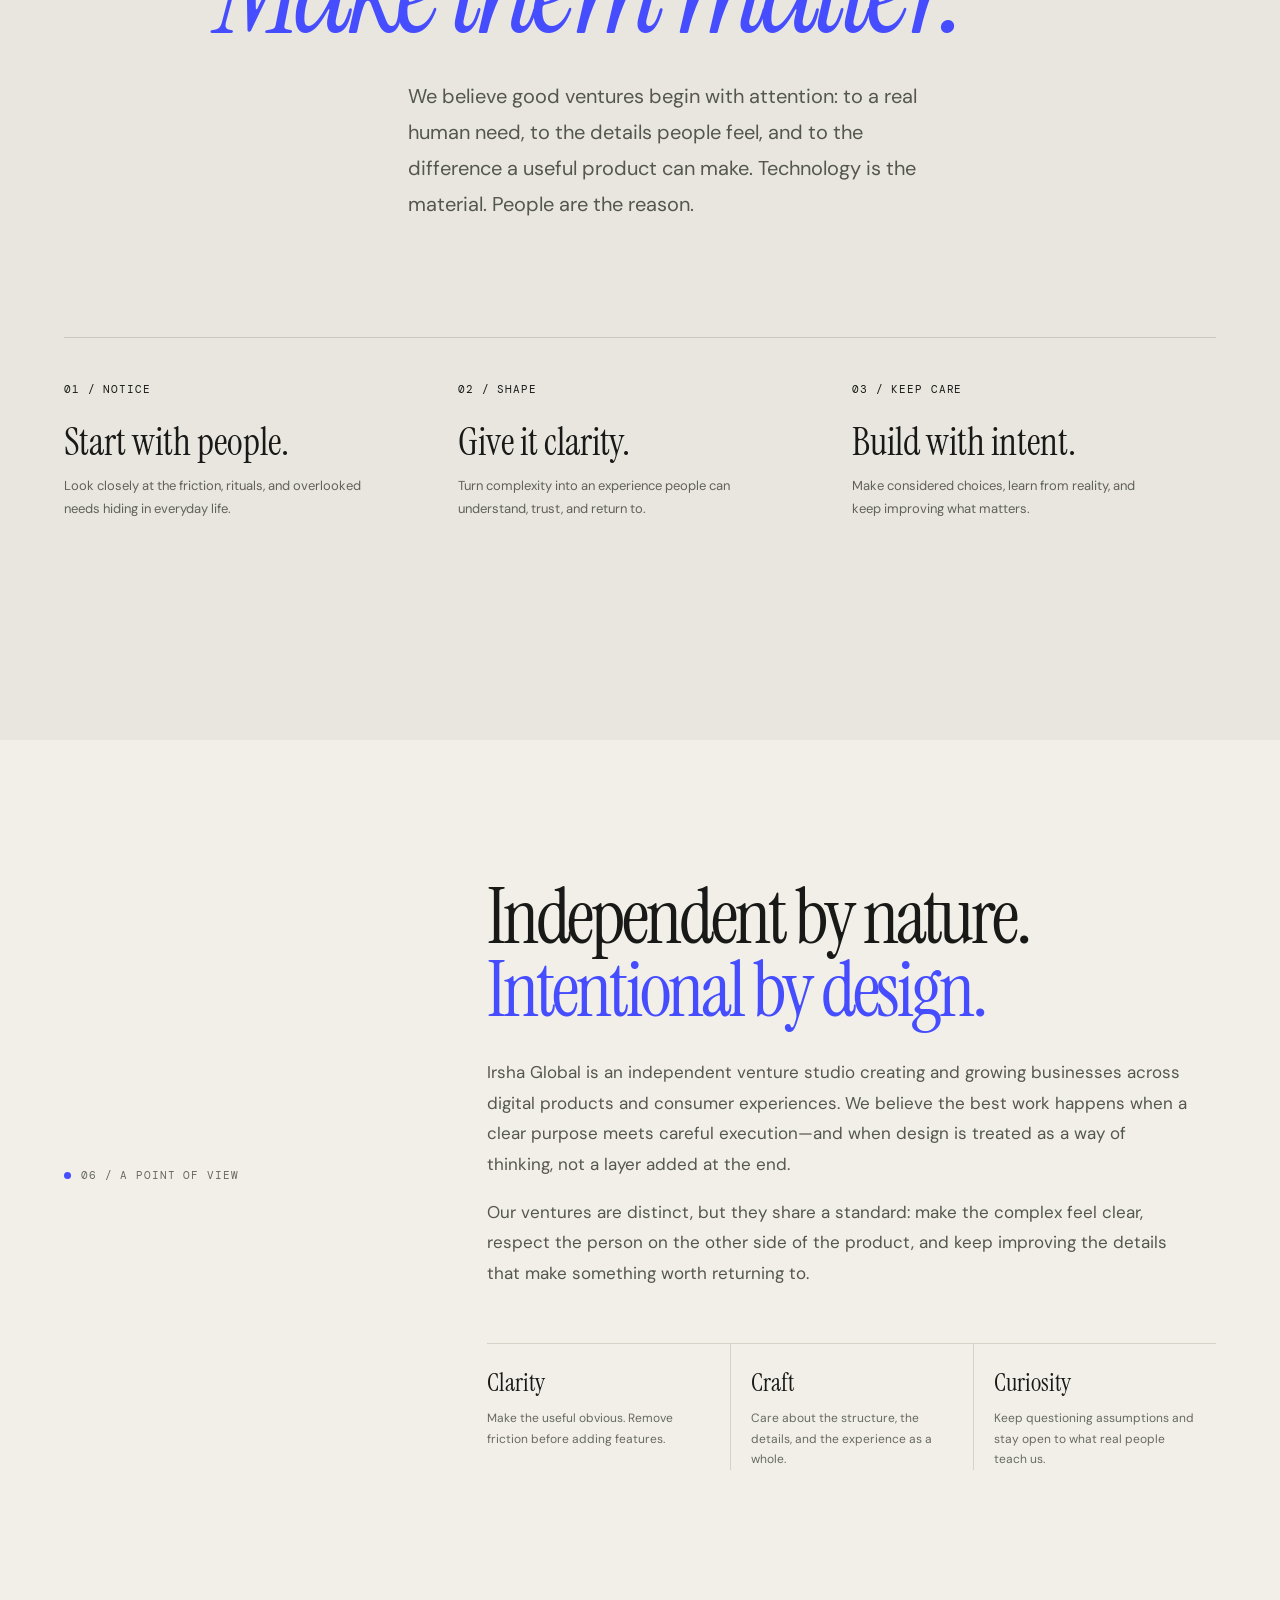
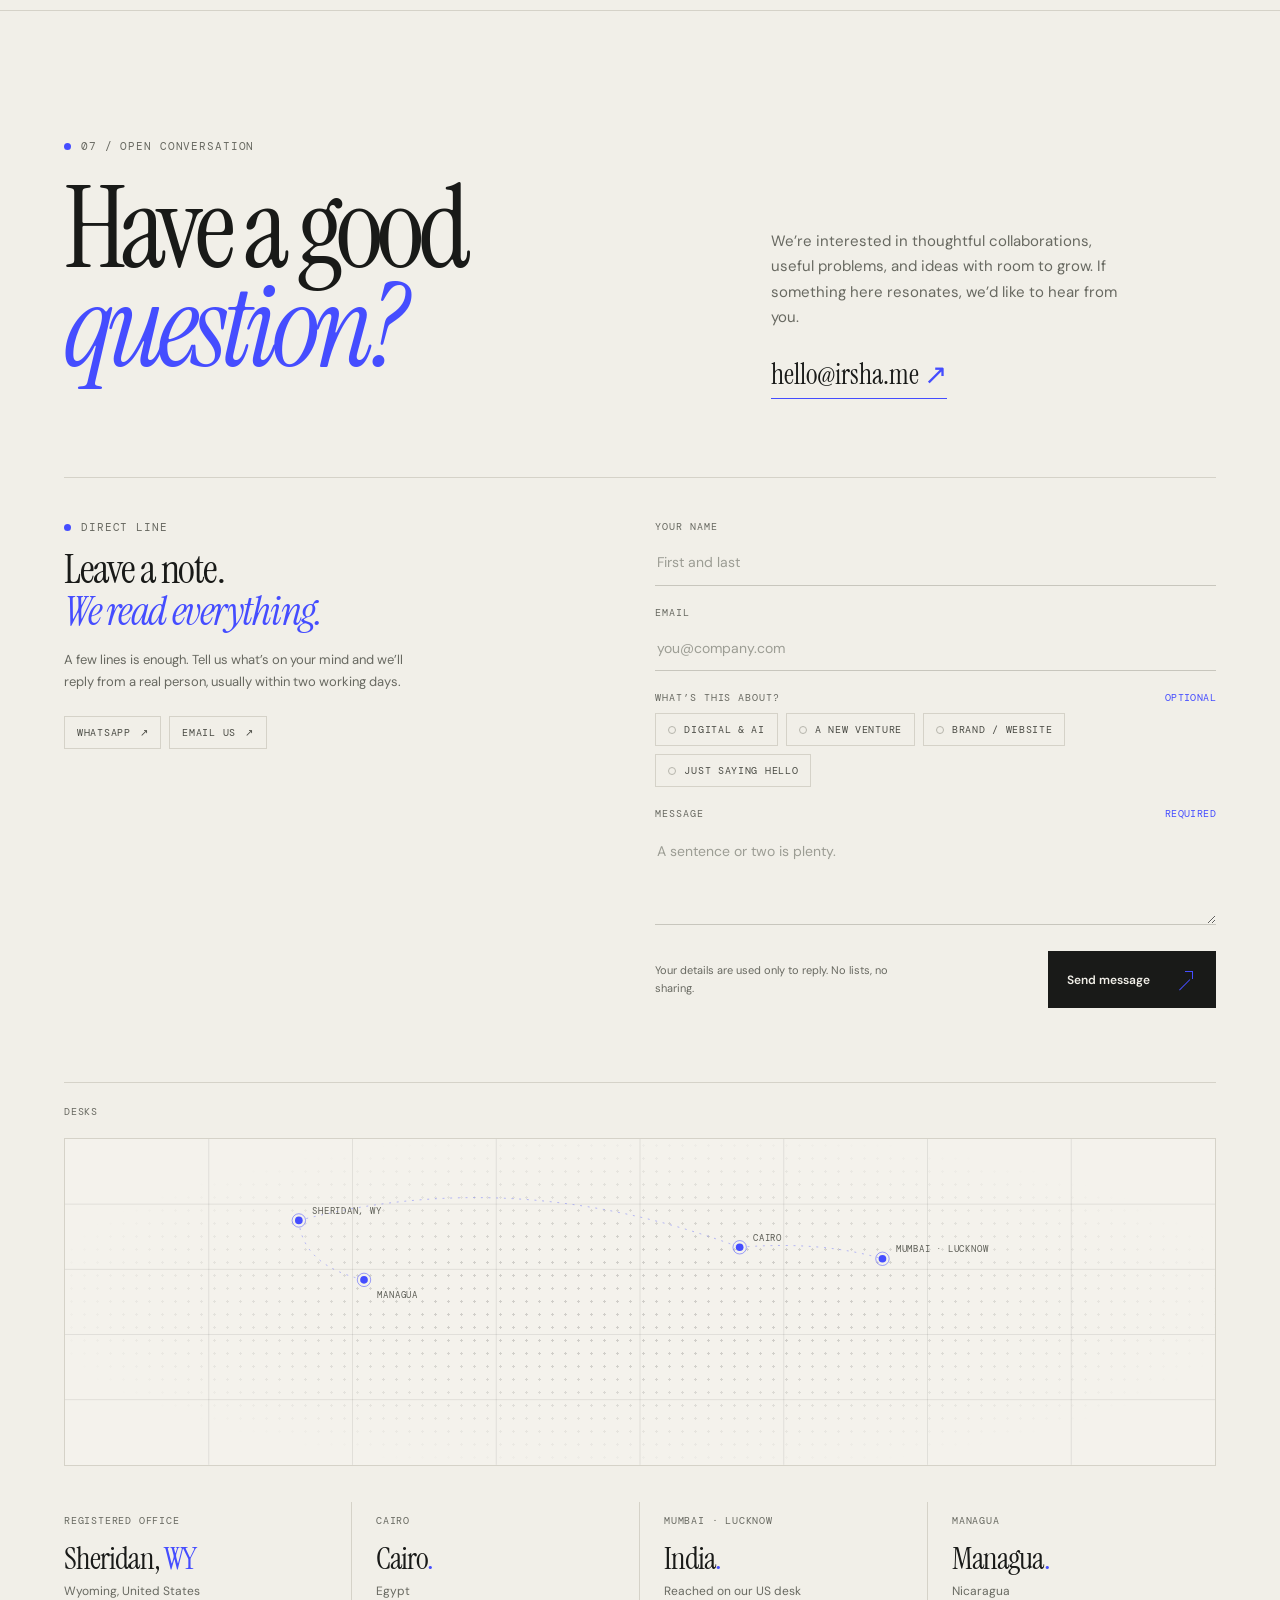
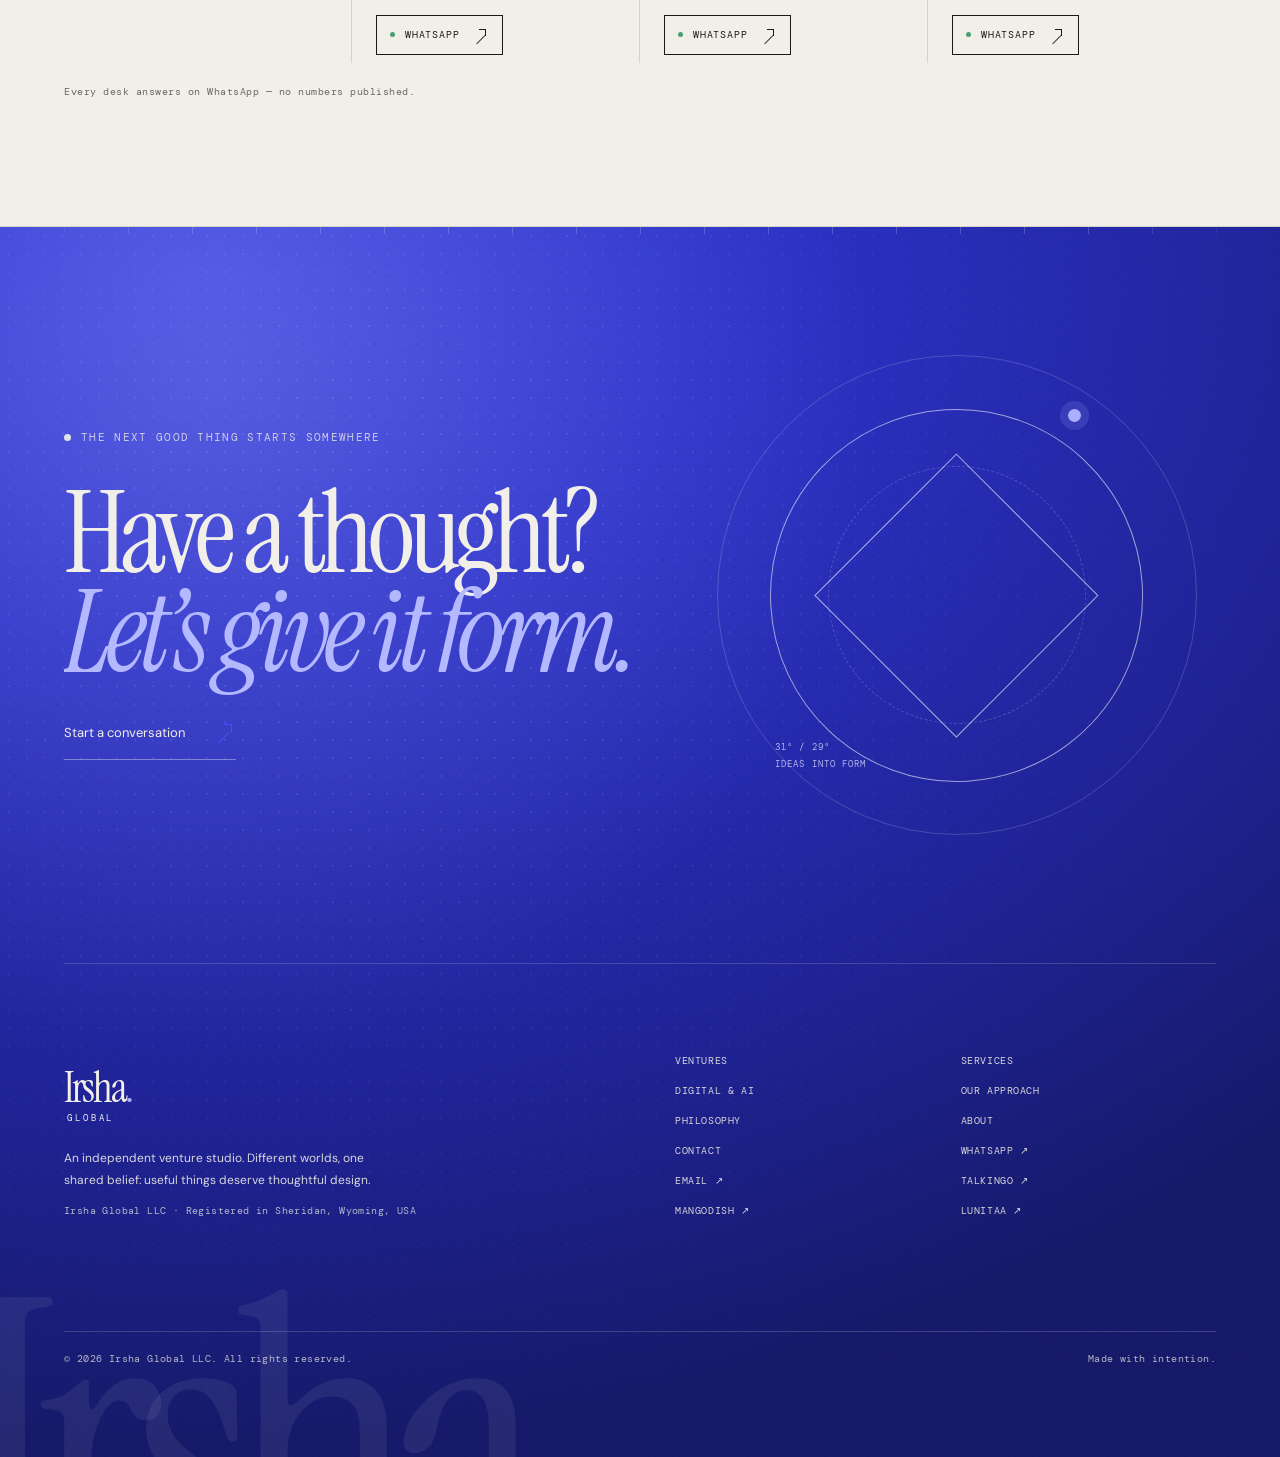
==== commit 29ece928: "feat: digital transformation page, contact form, refined hero and footer - Promote the Digital & AI " ====
--- a/index.html
+++ b/index.html
@@ -3,13 +3,12 @@
 <head>
 <meta charset="utf-8"><meta name="viewport" content="width=device-width,initial-scale=1">
 <script>try{if(!matchMedia('(prefers-reduced-motion: reduce)').matches&&!sessionStorage.getItem('irshaIntro'))document.documentElement.classList.add('intro-ready')}catch(e){}</script>
-<title>Irsha Global — Independent Venture Studio</title>
-<meta name="description" content="Irsha Global is an independent venture studio building thoughtful digital products across language learning, hospitality technology, and everyday design.">
+<title>Irsha Global — Independent Venture Studio | Digital &amp; AI</title>
+<meta name="description" content="Irsha Global is an independent venture studio building Talkingo, Mangodish and Lunitaa — and helping select businesses go digital and AI-first.">
 <meta name="theme-color" content="#f1efe8">
 <meta name="color-scheme" content="light">
 <meta name="robots" content="index,follow,max-image-preview:large">
 <meta name="author" content="Irsha Global">
-<meta name="keywords" content="Irsha Global, independent venture studio, digital product design, website design and development, brand identity, e-commerce, product strategy, Talkingo, Mangodish, Lunitaa">
 <link rel="canonical" href="https://irsha.me/">
 <link rel="icon" type="image/svg+xml" href="assets/favicon.svg">
 <meta name="twitter:card" content="summary_large_image">
@@ -17,7 +16,7 @@
 <meta name="twitter:description" content="A studio for ideas that deserve to exist. We shape thoughtful ventures across learning, hospitality, and everyday design.">
 <meta name="twitter:image" content="https://irsha.me/assets/og-image.png">
 <meta name="twitter:image:alt" content="Irsha — independent venture studio. Ideas become useful things.">
-<meta property="og:title" content="Irsha Global — Independent Venture Studio"><meta property="og:description" content="Ideas become useful things. Meet the ventures built by Irsha Global."><meta property="og:type" content="website"><meta property="og:url" content="https://irsha.me/"><meta property="og:site_name" content="Irsha Global"><meta property="og:locale" content="en_US"><meta property="og:image" content="https://irsha.me/assets/og-image.png"><meta property="og:image:width" content="1200"><meta property="og:image:height" content="630"><meta property="og:image:alt" content="Irsha — independent venture studio. Ideas become useful things.">
+<meta property="og:title" content="Irsha Global — Independent Venture Studio"><meta property="og:description" content="Ideas become useful things. Meet the ventures built by Irsha Global."><meta property="og:type" content="website"><meta property="og:url" content="https://irsha.me/"><meta property="og:site_name" content="Irsha Global"><meta property="og:locale" content="en_US"><meta property="og:image" content="https://irsha.me/assets/og-image.png"><meta property="og:image:type" content="image/png"><meta property="og:image:width" content="1200"><meta property="og:image:height" content="630"><meta property="og:image:alt" content="Irsha — independent venture studio. Ideas become useful things.">
 <link rel="apple-touch-icon" href="assets/apple-touch-icon.png">
 <link rel="preconnect" href="https://fonts.googleapis.com"><link rel="preconnect" href="https://fonts.gstatic.com" crossorigin>
 <link href="https://fonts.googleapis.com/css2?family=DM+Mono:wght@400;500&family=DM+Sans:wght@400;500;600;700&family=Instrument+Serif:ital@0;1&display=swap" rel="stylesheet">
@@ -25,7 +24,7 @@
 :root{--paper:#f1efe8;--ink:#191a18;--muted:#686961;--line:#d5d2c8;--concrete:#c8c6bd;--blue:#454dff;--white:#fbfaf6;--serif:'Instrument Serif',Georgia,serif;--sans:'DM Sans',Arial,sans-serif;--mono:'DM Mono',monospace;--gutter:clamp(22px,5vw,76px);--max:1440px}
 *{box-sizing:border-box}html{scroll-behavior:smooth;scroll-padding-top:90px}body{margin:0;background:var(--paper);color:var(--ink);font-family:var(--sans);-webkit-font-smoothing:antialiased}a{color:inherit;text-decoration:none}button,a{-webkit-tap-highlight-color:transparent}::selection{background:var(--blue);color:white}.wrap{width:min(100%,var(--max));margin:auto;padding-inline:var(--gutter)}.mono,.eyebrow,.index,.nav-link,.meta{font:11px/1.4 var(--mono);letter-spacing:.08em;text-transform:uppercase}.eyebrow{color:var(--muted);display:flex;align-items:center;gap:10px}.eyebrow:before{content:'';width:7px;height:7px;background:var(--blue);display:inline-block;border-radius:50%}.accent{color:var(--blue)}
 header{height:88px;position:sticky;top:0;z-index:20;background:rgba(241,239,232,.9);backdrop-filter:blur(16px);border-bottom:1px solid rgba(25,26,24,.12)}.nav{height:100%;display:flex;align-items:center;justify-content:space-between;gap:30px}.wordmark{display:inline-flex;flex-direction:column;line-height:.8}.wordmark-main{font:42px/.78 var(--serif);letter-spacing:-.055em}.wordmark-main .dot{color:var(--blue)}.wordmark-sub{font:9px/1 var(--mono);letter-spacing:.32em;margin:10px 0 0 3px}.nav-links{display:flex;align-items:center;gap:clamp(18px,3.4vw,48px)}.nav-link{color:#55564f;transition:color .2s}.nav-link:hover{color:var(--blue)}.nav-cta{border:1px solid var(--ink);padding:13px 17px;display:flex;gap:16px;align-items:center;font-size:12px;transition:background .2s,color .2s}.nav-cta:hover{background:var(--ink);color:var(--paper)}.menu-toggle{display:none;border:1px solid var(--line);background:transparent;padding:10px;font:11px var(--mono)}
-.hero{min-height:calc(90vh - 88px);padding-block:clamp(70px,10vw,150px) 44px;display:grid;grid-template-columns:1.2fr .8fr;align-items:center;gap:5vw;position:relative}.hero-copy{position:relative;z-index:2}.hero-kicker{margin-bottom:35px}.hero h1{font:clamp(64px,9.7vw,148px)/.86 var(--serif);font-weight:400;letter-spacing:-.055em;margin:0;max-width:900px}.hero h1 em{font-weight:400;color:var(--blue)}.hero-lede{font-size:clamp(16px,1.5vw,20px);line-height:1.65;color:#55564f;max-width:510px;margin:34px 0 28px}.hero-lede strong{color:var(--ink);font-weight:500}.actions{display:flex;gap:12px;flex-wrap:wrap}.btn{display:inline-flex;align-items:center;justify-content:center;gap:22px;padding:15px 18px;font-size:12px;font-weight:600;border:1px solid var(--ink);transition:transform .2s,background .2s,color .2s}.btn:hover{transform:translateY(-2px)}.btn-dark{background:var(--ink);color:var(--paper)}.btn-dark:hover{background:var(--blue);border-color:var(--blue)}.btn-quiet:hover{background:var(--white)}.btn svg{width:14px;height:14px}.hero-art{min-height:440px;position:relative;display:flex;align-items:center;justify-content:center;overflow:hidden}.art-field{width:min(100%,490px);aspect-ratio: .88;position:relative;background:#e4e1d7;overflow:hidden}.art-field:before{content:'';position:absolute;inset:8%;border:1px solid rgba(25,26,24,.18);z-index:1;pointer-events:none}.art-field:after{content:'';position:absolute;left:50%;top:0;bottom:0;border-left:1px solid rgba(25,26,24,.13);z-index:1;pointer-events:none}.slab{position:absolute;width:56%;height:69%;top:14%;left:22%;background:linear-gradient(140deg,#d2cfc4,#b6b4aa 55%,#e6e3da);box-shadow:24px 28px 45px #55554b24;transform:skewY(-7deg);transition:transform .8s cubic-bezier(.2,.7,.2,1);translate:var(--px,0px) var(--py,0px)}.slab:before{content:'';position:absolute;inset:0 0 0 16%;border-left:1px solid #ffffff66;background:linear-gradient(90deg,transparent,#ffffff1a)}.slab:after{content:'';position:absolute;left:16%;right:-7%;height:16%;bottom:-16%;background:#a6a49a;transform:skewX(-45deg);transform-origin:top}.art-field:hover .slab{transform:skewY(-7deg) translateY(-9px)}.orbit{position:absolute;width:76%;aspect-ratio:1;border:1px solid var(--blue);border-radius:50%;left:12%;top:12%;opacity:.85}.orbit:after{content:'';position:absolute;width:8px;height:8px;background:var(--blue);border-radius:50%;top:12%;left:14%}.art-note{position:absolute;bottom:19px;left:20px;right:20px;display:flex;justify-content:space-between;z-index:3}.art-note span{font:10px var(--mono);text-transform:uppercase;letter-spacing:.06em}.hero-foot{grid-column:1/-1;border-top:1px solid var(--line);padding-top:22px;margin-top:28px;display:flex;justify-content:space-between;gap:24px;color:var(--muted)}.hero-foot span:last-child{text-align:right}
+.hero{min-height:calc(90vh - 88px);padding-block:clamp(70px,10vw,150px) 44px;display:grid;grid-template-columns:1.2fr .8fr;align-items:center;gap:5vw;position:relative}.hero-copy{position:relative;z-index:2}.hero-kicker{margin-bottom:35px}.hero h1{font:clamp(64px,9.7vw,148px)/.86 var(--serif);font-weight:400;letter-spacing:-.055em;margin:0;max-width:900px}.hero h1 em{font-weight:400;color:var(--blue)}.hero-lede{font-size:clamp(16px,1.5vw,20px);line-height:1.65;color:#55564f;max-width:510px;margin:34px 0 28px}.hero-lede strong{color:var(--ink);font-weight:500}.actions{display:flex;gap:12px;flex-wrap:wrap}.btn{display:inline-flex;align-items:center;justify-content:center;gap:22px;padding:15px 18px;font-size:12px;font-weight:600;border:1px solid var(--ink);transition:transform .2s,background .2s,color .2s}.btn:hover{transform:translateY(-2px)}.btn-dark{background:var(--ink);color:var(--paper)}.btn-dark:hover{background:var(--blue);border-color:var(--blue)}.btn-quiet:hover{background:var(--white)}.btn svg{width:14px;height:14px}.hero-art{min-height:440px;position:relative;display:flex;align-items:center;justify-content:center;overflow:hidden}.art-field{width:min(100%,490px);aspect-ratio: .88;position:relative;background:#e4e1d7;overflow:hidden}.art-field:before{content:'';position:absolute;inset:8%;border:1px solid rgba(25,26,24,.18);z-index:1;pointer-events:none}.art-field:after{content:'';position:absolute;left:50%;top:0;bottom:0;border-left:1px solid rgba(25,26,24,.13);z-index:1;pointer-events:none}.slab{display:none}.art-field .a-sphere{position:absolute;inset:0;z-index:2;display:grid;place-items:center}.art-field .a-sphere svg{width:82%;height:auto;display:block;transition:transform 1.2s cubic-bezier(.2,.7,.2,1);translate:var(--px,0px) var(--py,0px)}.art-field:hover .a-sphere svg{transform:scale(1.03)}.art-field .a-ring{position:absolute;left:50%;top:46%;width:64%;aspect-ratio:1;margin:-32% 0 0 -32%;border:1px solid #454dff8c;border-radius:50%;z-index:1;transform:rotate(-16deg) scaleY(.34)}.art-field .a-dot{position:absolute;left:50%;top:46%;width:7px;height:7px;margin:-3.5px;border-radius:50%;background:var(--blue);z-index:2;animation:aOrbit 7s ease-in-out infinite}@keyframes aOrbit{0%,100%{transform:translate(96px,-16px)}50%{transform:translate(104px,-24px)}}.orbit{position:absolute;width:76%;aspect-ratio:1;border:1px solid var(--blue);border-radius:50%;left:12%;top:12%;opacity:.85}.orbit:after{content:'';position:absolute;width:8px;height:8px;background:var(--blue);border-radius:50%;top:12%;left:14%}.art-note{position:absolute;bottom:19px;left:20px;right:20px;display:flex;justify-content:space-between;z-index:3}.art-note span{font:10px var(--mono);text-transform:uppercase;letter-spacing:.06em}.hero-foot{grid-column:1/-1;border-top:1px solid var(--line);padding-top:22px;margin-top:28px;display:flex;justify-content:space-between;gap:24px;color:var(--muted)}.hero-foot span:last-child{text-align:right}
 .section{padding-block:clamp(82px,11vw,160px)}
 .services{border-top:1px solid var(--line);position:relative;overflow:hidden}.services:after{content:"";position:absolute;right:-120px;top:50px;width:320px;height:320px;border:1px solid #454dff20;border-radius:50%;pointer-events:none;box-shadow:0 0 0 36px #454dff08,0 0 0 72px #454dff05}.service-grid{display:grid;grid-template-columns:repeat(2,minmax(0,1fr));border-top:1px solid var(--line);position:relative;z-index:1}.service-item{padding:28px 28px 30px 0;border-bottom:1px solid var(--line);min-height:190px;position:relative}.service-item:nth-child(odd){border-right:1px solid var(--line)}.service-item:nth-child(even){padding-left:28px}.service-item .service-no{font:10px var(--mono);letter-spacing:.08em;color:var(--muted)}.service-item h3{font:clamp(27px,3.4vw,42px)/1 var(--serif);font-weight:400;letter-spacing:-.03em;margin:25px 0 12px}.service-item p{font-size:13px;line-height:1.7;color:var(--muted);max-width:440px;margin:0}.service-foot{display:flex;align-items:center;justify-content:space-between;gap:24px;margin-top:28px;color:var(--muted);font-size:12px;line-height:1.7}.whatsapp-float{position:fixed;right:24px;bottom:22px;z-index:30;display:flex;align-items:center;gap:0;padding:12px;width:46px;height:46px;justify-content:center;overflow:hidden;border:1px solid #c8c6bd;background:rgba(251,250,246,.94);backdrop-filter:blur(12px);color:var(--ink);font-size:11px;letter-spacing:.01em;box-shadow:0 8px 28px #191a180d;transition:transform .2s,border-color .2s,background .2s,width .28s ease,padding .28s ease,gap .2s ease}.whatsapp-float:hover,.whatsapp-float:focus-visible{transform:translateY(-2px);border-color:#454dff;background:#fff;width:auto;padding:11px 15px;gap:10px}.whatsapp-float .wa-label{max-width:0;opacity:0;white-space:nowrap;overflow:hidden;transition:max-width .28s ease,opacity .18s ease}.whatsapp-float:hover .wa-label,.whatsapp-float:focus-visible .wa-label{max-width:120px;opacity:1}.whatsapp-float svg{width:17px;height:17px;flex:none}.whatsapp-float .wa-dot{display:none;width:6px;height:6px;background:#4b9d70;border-radius:50%;margin-left:1px}.whatsapp-float:hover .wa-dot,.whatsapp-float:focus-visible .wa-dot{display:block}
 .section-head{display:grid;grid-template-columns:.7fr 1.3fr;gap:30px;align-items:start;margin-bottom:55px}.section-head h2{font:clamp(46px,6.5vw,92px)/.94 var(--serif);font-weight:400;letter-spacing:-.045em;margin:0;max-width:850px}.section-head p{color:var(--muted);line-height:1.7;max-width:380px;margin:22px 0 0}.portfolio{border-top:1px solid var(--line)}.venture{border-bottom:1px solid var(--line);padding-block:32px 40px}.venture-top{display:flex;justify-content:space-between;align-items:center;margin-bottom:25px}.venture-label{display:flex;gap:15px;align-items:center}.venture-index{font:11px var(--mono);color:var(--muted)}.venture-kind{font:10px var(--mono);letter-spacing:.08em;text-transform:uppercase;color:var(--muted)}.venture-content{display:grid;grid-template-columns:.9fr 1.1fr;gap:clamp(25px,6vw,90px);align-items:stretch}.venture-copy{padding:16px 0 12px}.venture h3{font:clamp(48px,6.6vw,90px)/.88 var(--serif);font-weight:400;letter-spacing:-.04em;margin:0 0 24px}.venture-copy p{font-size:15px;line-height:1.75;color:#5c5d56;max-width:440px;margin:0 0 22px}.venture-tags{display:flex;flex-wrap:wrap;gap:8px;margin:27px 0 30px}.tag{font:10px var(--mono);text-transform:uppercase;letter-spacing:.04em;border:1px solid var(--line);padding:9px 11px}.text-link{display:inline-flex;align-items:center;gap:18px;font-size:12px;font-weight:600;border-bottom:1px solid var(--ink);padding-bottom:8px}.text-link span{color:var(--blue);font-size:17px;transition:transform .2s}.text-link:hover span{transform:translate(3px,-3px)}
@@ -177,6 +176,8 @@
 .track-foot{display:flex;align-items:center;justify-content:space-between;gap:24px;flex-wrap:wrap;margin-top:clamp(28px,3.6vw,42px)}
 .track-foot p{font-size:13px;line-height:1.75;color:var(--muted);margin:0;max-width:460px}
 .track-foot p em{font-style:normal;color:var(--ink)}
+.track-more{color:var(--blue);border-bottom:1px solid #454dff4d;white-space:nowrap;transition:border-color .2s,color .2s}
+.track-more:hover{color:var(--ink);border-color:var(--ink)}
 @media(max-width:900px){.tracks{grid-template-columns:1fr}.track{padding-right:0}.track+.track{border-left:0;border-top:1px solid var(--line);padding-left:0}.track-art svg{max-width:100%}}
 
 .skip-link{position:absolute;left:-9999px;top:0;z-index:60;background:var(--ink);color:var(--paper);padding:12px 18px;font:11px var(--mono);letter-spacing:.06em;text-transform:uppercase}
@@ -209,16 +210,101 @@
 .office h3{font:clamp(23px,2.4vw,32px)/1 var(--serif);font-weight:400;letter-spacing:-.03em;margin:15px 0 7px}
 .office h3 i{font-style:normal;color:var(--blue)}
 .office p{font-size:12px;line-height:1.6;color:var(--muted);margin:0 0 14px}
-.office-wa{display:inline-flex;align-items:center;gap:8px;font:11px var(--mono);letter-spacing:.02em;color:#3f403a;border-bottom:1px solid #454dff4d;padding-bottom:4px;transition:color .2s,border-color .2s}
-.office-wa:hover,.office-wa:focus-visible{color:var(--blue);border-color:var(--blue)}
+.office-wa{display:inline-flex;align-items:center;gap:10px;font:10px var(--mono);letter-spacing:.08em;text-transform:uppercase;padding:9px 13px;border:1px solid var(--ink);color:var(--ink);transition:background .2s,color .2s,border-color .2s}
+.office-wa:hover,.office-wa:focus-visible{background:var(--ink);border-color:var(--ink);color:var(--paper)}
+.office-wa .irsha-arrow{color:inherit;width:20px;height:20px}
+.office-wa .irsha-arrow:before{left:4px;top:10px;width:12px}
+.office-wa .irsha-arrow:after{width:6px;height:6px;right:3px;top:4px}
+.wa-live{width:5px;height:5px;border-radius:50%;background:#4b9d70;flex:none}
 .offices-note{font:10px var(--mono);letter-spacing:.05em;color:var(--muted);margin:22px 0 0}
 .footer-note{color:#b0b0a8}
 .footer-legal{font:10px var(--mono);letter-spacing:.04em;color:#9d9d95;margin:10px 0 0}
 @media(max-width:900px){.offices-grid{grid-template-columns:repeat(2,minmax(0,1fr))}.office{border-right:0;padding:6px 24px 20px 0}.office:not(:first-child){padding-left:0}.office:nth-child(even){padding-left:24px;border-left:1px solid var(--line)}.office:nth-child(n+3){border-top:1px solid var(--line);padding-top:22px}}
 @media(max-width:560px){.offices-grid{grid-template-columns:1fr}.office,.office:nth-child(even){padding:0 0 22px;border-left:0}.office+.office{border-top:1px solid var(--line);padding-top:22px}}
 
+/* Dotted atlas: where the desks sit */
+.atlas{position:relative;margin:0 0 clamp(24px,3vw,36px);border:1px solid var(--line);overflow:hidden;background:#f4f2ec}
+.atlas:before{content:'';position:absolute;inset:0;background-image:radial-gradient(circle,#191a18 1px,transparent 1.2px);background-size:13px 13px;opacity:.16;mask-image:radial-gradient(ellipse at 50% 50%,#000 26%,transparent 76%)}
+.atlas svg{position:relative;display:block;width:100%;height:auto}
+.atlas-node{fill:var(--blue)}
+.atlas-node-ring{fill:none;stroke:var(--blue);stroke-opacity:.55;transform-box:fill-box;transform-origin:center;animation:atlasPulse 3.4s ease-out infinite}
+@keyframes atlasPulse{0%{transform:scale(.35);opacity:.95}100%{transform:scale(2.8);opacity:0}}
+.atlas-line{fill:none;stroke:var(--blue);stroke-width:1;stroke-opacity:.4;stroke-dasharray:2 6}
+.atlas-label{font:9px var(--mono);letter-spacing:.09em;fill:#5d5e56;text-transform:uppercase}
+@media(max-width:700px){.atlas-label{font-size:24px;letter-spacing:.02em}.atlas-node{r:9}.atlas-node-ring{r:14}.atlas{background:#f4f2ec}}
+
+/* Footer: deep ink ground, editorial watermark, orbit-derived line work */
+footer{position:relative;background:radial-gradient(125% 95% at 16% 4%,#3d44e2 0%,#2b31c9 32%,#1e2296 70%,#151867 100%);color:var(--paper)}
+footer:before{content:'';position:absolute;inset:0;z-index:0;pointer-events:none;background-image:radial-gradient(circle,#fff 1px,transparent 1.1px);background-size:18px 18px;opacity:.1;mask-image:radial-gradient(ellipse at 28% 26%,#000 0%,transparent 76%);-webkit-mask-image:radial-gradient(ellipse at 28% 26%,#000 0%,transparent 76%)}
+footer:after{content:'';position:absolute;inset:0;z-index:3;pointer-events:none;opacity:.22;mix-blend-mode:soft-light;background-image:url("data:image/svg+xml,%3Csvg xmlns='http://www.w3.org/2000/svg' width='180' height='180'%3E%3Cfilter id='n'%3E%3CfeTurbulence type='fractalNoise' baseFrequency='.9' numOctaves='3' stitchTiles='stitch'/%3E%3C/filter%3E%3Crect width='180' height='180' filter='url(%23n)' opacity='.6'/%3E%3C/svg%3E")}
+footer>.wrap{position:relative;z-index:2}
+.fglow{position:absolute;left:0;top:0;width:min(78%,980px);height:74%;z-index:0;pointer-events:none;background:radial-gradient(circle at 22% 18%,#ffffff24 0%,transparent 62%)}
+.fmeasure{position:absolute;left:0;right:0;top:0;height:7px;z-index:1;pointer-events:none;background-image:repeating-linear-gradient(90deg,#ffffff30 0 1px,transparent 1px 5vw);mask-image:linear-gradient(90deg,transparent,#000 16%,#000 84%,transparent);-webkit-mask-image:linear-gradient(90deg,transparent,#000 16%,#000 84%,transparent)}
+.fwm{position:absolute;left:-3vw;bottom:-.36em;z-index:1;font:clamp(140px,31vw,460px)/.76 var(--serif);letter-spacing:-.065em;white-space:nowrap;pointer-events:none;user-select:none;color:rgba(241,239,232,.07)}
+.fwm b{font-weight:400;color:rgba(154,160,255,.6)}
+.footer-ticks{position:absolute;inset:-88%;border-radius:50%;pointer-events:none;background-image:repeating-conic-gradient(from 0deg,#ffffff30 0deg .18deg,transparent .18deg 2.5deg);mask-image:radial-gradient(circle,transparent 0 96.2%,#000 96.8%,#000 99%,transparent 99.6%);-webkit-mask-image:radial-gradient(circle,transparent 0 96.2%,#000 96.8%,#000 99%,transparent 99.6%)}
+.footer-orbit-run{position:absolute;inset:-88%;border-radius:50%;animation:orbitSpin 54s linear infinite}
+.footer-orbit-run i{position:absolute;top:-3px;left:50%;width:6px;height:6px;margin-left:-3px;border-radius:50%;background:#a9aeff;box-shadow:0 0 0 6px #a9aeff1f}
+@keyframes orbitSpin{to{transform:rotate(360deg)}}
+footer .eyebrow{color:#f1efe8c4;letter-spacing:.12em}
+footer .eyebrow:before{background:var(--paper);opacity:.9}
+footer .wordmark-main .dot{color:#a9aeff}
+.footer-hero{border-bottom-color:#ffffff2b}
+.footer-hero h2 em{color:#b3b8ff}
+.footer-big-link{border-bottom-color:#ffffff5c}
+.footer-art{border-color:#ffffff2b}
+.footer-orbit{border-color:#ffffff30}
+.orbit-a{border-color:#ffffff8f}
+.footer-cross{border-color:#ffffff9e}
+.footer-blue-point{background:#a9aeff;box-shadow:0 0 0 8px #a9aeff26}
+.footer-coordinate{color:#eaebffb8}
+.footer-note{color:#f1efe8e0}
+.footer-legal{color:#f1efe8b8}
+.footer-links a{color:#f1efe8de}
+.footer-links a:hover{color:#fff}
+.copyright{color:#f1efe8b8;border-top-color:#ffffff2b}
+footer a:focus-visible{outline-color:#fff}
+@media(prefers-reduced-motion:reduce){.footer-orbit-run{animation:none}}
+/* Contact form */
+.cform{margin-top:clamp(44px,5.5vw,70px);border-top:1px solid var(--line);padding-top:clamp(28px,3.4vw,42px);display:grid;grid-template-columns:1fr 1.05fr;gap:clamp(28px,4.5vw,70px);align-items:start}
+.cform-intro h3{font:clamp(28px,3.2vw,44px)/1.02 var(--serif);font-weight:400;letter-spacing:-.035em;margin:14px 0 16px}
+.cform-intro h3 em{font-style:italic;color:var(--blue)}
+.cform-intro>p{font-size:13px;line-height:1.75;color:var(--muted);margin:0 0 22px;max-width:340px}
+.cform-alt{display:flex;flex-wrap:wrap;gap:8px}
+.cform-alt a{display:inline-flex;align-items:center;gap:9px;border:1px solid var(--line);padding:9px 12px;font:10px var(--mono);letter-spacing:.07em;text-transform:uppercase;color:#4a4b44;transition:border-color .2s,color .2s,background .2s}
+.cform-alt a:hover,.cform-alt a:focus-visible{border-color:var(--blue);color:var(--blue);background:#454dff08}
+.fields{display:grid;gap:20px}
+.fld{position:relative;display:grid;gap:9px}
+.fld label{font:10px var(--mono);letter-spacing:.09em;text-transform:uppercase;color:var(--muted);display:flex;justify-content:space-between;gap:12px}
+.fld label i{font-style:normal;color:var(--blue);letter-spacing:.04em}
+.fld input,.fld textarea,.fld select{width:100%;font:14px/1.55 var(--sans);color:var(--ink);background:transparent;border:0;border-bottom:1px solid var(--concrete);padding:10px 2px 11px;border-radius:0;transition:border-color .2s,background .2s;appearance:none}
+.fld textarea{resize:vertical;min-height:96px;padding-top:12px}
+.fld input::placeholder,.fld textarea::placeholder{color:#9c9d94}
+.fld input:focus,.fld textarea:focus{outline:none;border-bottom-color:var(--blue);background:#454dff06}
+.fld input:focus-visible,.fld textarea:focus-visible{outline:none}
+.fld:focus-within label{color:var(--ink)}
+.chips{display:flex;flex-wrap:wrap;gap:8px}
+.chip input{position:absolute;opacity:0;width:1px;height:1px;pointer-events:none}
+.chip span{display:inline-flex;align-items:center;gap:8px;border:1px solid var(--line);padding:9px 12px;font:10px var(--mono);letter-spacing:.07em;text-transform:uppercase;color:#4a4b44;cursor:pointer;transition:border-color .2s,color .2s,background .2s}
+.chip span:before{content:'';width:6px;height:6px;border:1px solid #b6b5ac;border-radius:50%;transition:background .2s,border-color .2s}
+.chip input:checked+span{border-color:var(--ink);color:var(--ink);background:#191a1808}
+.chip input:checked+span:before{background:var(--blue);border-color:var(--blue)}
+.chip input:focus-visible+span{outline:2px solid var(--blue);outline-offset:2px}
+.cform-bottom{display:flex;align-items:center;justify-content:space-between;gap:20px;flex-wrap:wrap;margin-top:6px}
+.cform-bottom small{font-size:11px;line-height:1.6;color:var(--muted);max-width:260px}
+.cform .btn{border-color:var(--ink);background:var(--ink);color:var(--paper);cursor:pointer;font-family:inherit;transition:background .2s,border-color .2s,transform .2s}
+.cform .btn:hover{background:var(--blue);border-color:var(--blue);transform:translateY(-2px)}
+.cform .btn[aria-busy="true"]{opacity:.6;pointer-events:none}
+.hp{position:absolute!important;left:-9999px!important;width:1px;height:1px;overflow:hidden}
+.form-status{grid-column:1/-1;display:none;margin-top:4px;padding:16px 18px;border:1px solid var(--line);font-size:13px;line-height:1.6}
+.form-status.is-ok{display:block;border-color:#454dff;background:#454dff08;color:var(--ink)}
+.form-status.is-err{display:block;border-color:#c4483f;background:#c4483f0d;color:#8e2f28}
+.form-status b{font-weight:600}
+@media(max-width:900px){.cform{grid-template-columns:1fr}}
+
 </style>
-<script type="application/ld+json">{"@context":"https://schema.org","@type":"Organization","name":"Irsha Global","legalName":"Irsha Global LLC","url":"https://irsha.me/","description":"Independent venture studio building thoughtful digital products across language learning, hospitality technology, and everyday design.","email":"hello@irsha.me","foundingDate":"2024","logo":"https://irsha.me/assets/apple-touch-icon.png","image":"https://irsha.me/assets/og-image.png","address":{"@type":"PostalAddress","addressLocality":"Sheridan","addressRegion":"WY","addressCountry":"US"},"contactPoint":[{"@type":"ContactPoint","telephone":"+1-929-477-4034","contactType":"customer support","areaServed":["US","IN"],"availableLanguage":["en"]},{"@type":"ContactPoint","telephone":"+20-103-215-4805","contactType":"customer support","areaServed":"EG","availableLanguage":["en","ar"]},{"@type":"ContactPoint","telephone":"+505-8696-0346","contactType":"customer support","areaServed":"NI","availableLanguage":["en","es"]}],"makesOffer":[{"@type":"Offer","itemOffered":{"@type":"Service","name":"Business digitalisation"}},{"@type":"Offer","itemOffered":{"@type":"Service","name":"Applied AI"}}],"sameAs":["https://talkingo.ai","https://mangodish.com","https://lunitaa.com"],"knowsAbout":["Venture building","Website design and development","Brand identity","Digital product design","E-commerce experiences"]}</script>
+<script type="application/ld+json">{"@context":"https://schema.org","@type":"Organization","@id":"https://irsha.me/#organization","name":"Irsha Global","legalName":"Irsha Global LLC","url":"https://irsha.me/","description":"Independent venture studio building thoughtful digital products across language learning, hospitality technology, and everyday design.","email":"hello@irsha.me","foundingDate":"2024","logo":"https://irsha.me/assets/apple-touch-icon.png","image":"https://irsha.me/assets/og-image.png","address":{"@type":"PostalAddress","addressLocality":"Sheridan","addressRegion":"WY","addressCountry":"US"},"contactPoint":[{"@type":"ContactPoint","contactType":"customer support","areaServed":["US","IN"],"url":"https://irsha.me/#contact"},{"@type":"ContactPoint","contactType":"customer support","areaServed":"EG","availableLanguage":["en","ar"],"url":"https://irsha.me/#contact"},{"@type":"ContactPoint","contactType":"customer support","areaServed":"NI","availableLanguage":["en","es"],"url":"https://irsha.me/#contact"}],"makesOffer":[{"@type":"Offer","itemOffered":{"@type":"Service","name":"Business digitalisation","description":"Internal tools, dashboards, bookings, payments and automation that replace manual, spreadsheet-driven work.","url":"https://irsha.me/#transform","provider":{"@id":"https://irsha.me/#organization"}}},{"@type":"Offer","itemOffered":{"@type":"Service","name":"Applied AI","description":"Knowledge assistants, support triage, document workflows and operations copilots with a human in the loop.","url":"https://irsha.me/#transform","provider":{"@id":"https://irsha.me/#organization"}}}],"sameAs":["https://talkingo.ai","https://mangodish.com","https://lunitaa.com"],"knowsAbout":["Venture building","Website design and development","Brand identity","Digital product design","E-commerce experiences"]}</script>
+<script type="application/ld+json">{"@context":"https://schema.org","@type":"WebSite","@id":"https://irsha.me/#website","name":"Irsha Global","url":"https://irsha.me/","inLanguage":"en","publisher":{"@id":"https://irsha.me/#organization"}}</script>
 </head>
 <body>
 <div class="intro" id="intro" aria-hidden="true"><span class="intro-burst"></span><span class="intro-ring"></span><span class="intro-word">Irsha<span class="intro-dot"></span></span></div>
@@ -227,7 +313,7 @@
 <div class="reading-progress" aria-hidden="true"></div>
 <header><div class="wrap nav"><a class="wordmark" href="#top" aria-label="Irsha Global home"><span class="wordmark-main">Irsha<span class="dot">.</span></span><span class="wordmark-sub">GLOBAL</span></a><nav class="nav-links" id="navLinks" aria-label="Main navigation"><a class="nav-link" href="#ventures">Ventures</a><a class="nav-link" href="#services">Services</a><a class="nav-link" href="#transform">Digital &amp; AI</a><a class="nav-link" href="#studio">How we build</a><a class="nav-link" href="#philosophy">Philosophy</a><a class="nav-link" href="#about">About</a><a class="nav-cta" href="#contact">Start a conversation <span class="accent">↗</span></a></nav><button class="menu-toggle" id="menuToggle" aria-expanded="false" aria-controls="navLinks">MENU +</button></div></header>
 <main id="top">
-<section class="wrap hero"><div class="hero-copy"><div class="eyebrow hero-kicker">Independent venture studio · Est. 2024</div><h1>Ideas become<br><em>useful things.</em></h1><p class="hero-lede">We build independent ventures at the intersection of <strong>human needs, thoughtful design, and useful technology.</strong> Each begins with a real-world problem. Each finds its own way to matter.</p><div class="actions"><a class="btn btn-dark" href="#ventures">Explore our ventures <svg viewBox="0 0 16 16" fill="none" stroke="currentColor" stroke-width="1.5"><path d="M3 8h10M8 3l5 5-5 5"/></svg></a><a class="btn btn-quiet" href="#about">Meet Irsha <span class="accent">↘</span></a></div></div><div class="hero-art" aria-label="Abstract architectural composition"><div class="art-field"><div class="dot-constellation" aria-hidden="true"></div><div class="orbit"></div><div class="slab"></div><div class="art-note"><span>Form follows purpose</span><span>IG—01 / 26</span></div></div></div><div class="hero-foot mono"><span>Curiosity, made tangible.</span><span>Language · Hospitality · Everyday design</span></div></section>
+<section class="wrap hero"><div class="hero-copy"><div class="eyebrow hero-kicker">Independent venture studio · Est. 2024</div><h1>Ideas become<br><em>useful things.</em></h1><p class="hero-lede">An independent venture studio. We build our own companies — <strong>Talkingo, Mangodish and Lunitaa</strong> — and bring the same team to a small number of businesses going <strong>digital and AI-first</strong>.</p><div class="actions"><a class="btn btn-dark" href="#ventures">Explore our ventures <svg viewBox="0 0 16 16" fill="none" stroke="currentColor" stroke-width="1.5"><path d="M3 8h10M8 3l5 5-5 5"/></svg></a><a class="btn btn-quiet" href="#about">Meet Irsha <span class="accent">↘</span></a></div></div><div class="hero-art" aria-hidden="true"><div class="art-field"><div class="dot-constellation" aria-hidden="true"></div><span class="a-ring" aria-hidden="true"></span><span class="a-dot" aria-hidden="true"></span><div class="a-sphere" aria-hidden="true"><svg viewBox="0 0 300 300" role="presentation"><g id="halftone" fill="#191a18"></g></svg></div><div class="art-note"><span>Form follows purpose</span><span>IG—01 / 26</span></div></div></div><div class="hero-foot mono"><span>Curiosity, made tangible.</span><span>Language · Hospitality · Everyday design</span></div></section>
 <section class="wrap section" id="ventures"><div class="section-head reveal"><div><div class="eyebrow">01 / The portfolio</div></div><div><h2>Different worlds.<br><span class="accent">Shared intention.</span></h2><p>We give every venture room to become itself. Different audiences, different challenges, one commitment to making things more useful, more thoughtful, and better made.</p></div></div>
 <nav class="venture-jump reveal" aria-label="Jump to a venture"><a href="#talkingo"><b>01</b>Talkingo</a><a href="#mangodish"><b>02</b>Mangodish</a><a href="#lunitaa"><b>03</b>Lunitaa</a></nav>
 <div class="portfolio">
@@ -241,23 +327,105 @@
 <article class="track"><div class="track-head"><span class="track-no">01 / DIGITALISE</span><span class="track-tag">Systems &amp; operations</span></div><h3>Digitalise<br><em>the business.</em></h3><p>We map how work actually happens, then replace the fragile parts with tools your team will still want to use long after launch day.</p><ul class="track-list"><li><span>01</span>Internal tools, dashboards &amp; reporting</li><li><span>02</span>Bookings, orders &amp; payments</li><li><span>03</span>Customer portals &amp; self-serve</li><li><span>04</span>Data moved out of spreadsheets</li><li><span>05</span>Automation between the systems you already run</li></ul><div class="track-art"><svg viewBox="0 0 440 180" role="img" aria-label="Line drawing of three connected business systems"><g fill="none" stroke="#191a18" stroke-opacity=".3" stroke-width="1"><rect x="2" y="30" width="132" height="120"/><path d="M2 56h132"/><path d="M20 78h74M20 98h96M20 118h58"/><path d="M134 90h44"/><rect x="178" y="56" width="106" height="68"/><path d="M178 78h106"/><path d="M194 96h52M194 110h36"/><path d="M284 90h40"/><rect x="324" y="30" width="112" height="120"/><path d="M324 56h112"/><path d="M340 78h64M340 98h80M340 118h48"/></g><g fill="#454dff"><circle cx="161" cy="90" r="3.5"/><circle cx="304" cy="90" r="3.5"/></g></svg></div><a class="text-link track-link" href="#contact">Start with a systems audit <span class="irsha-arrow" aria-hidden="true"></span></a></article>
 <article class="track"><div class="track-head"><span class="track-no">02 / AI-IFY</span><span class="track-tag">Applied AI</span></div><h3>Put AI to work<br><em>on the business.</em></h3><p>Not AI for its own sake — assistants and workflows that remove real hours from real tasks, with a person still in the loop.</p><ul class="track-list"><li><span>01</span>Knowledge assistants &amp; internal search</li><li><span>02</span>Support triage &amp; drafted replies</li><li><span>03</span>Document, invoice &amp; email workflows</li><li><span>04</span>Sales and operations copilots</li><li><span>05</span>Voice &amp; chat concierges</li></ul><div class="track-art"><svg viewBox="0 0 440 180" role="img" aria-label="Line drawing of an AI orbit with connected nodes"><g fill="none" stroke="#191a18" stroke-opacity=".3" stroke-width="1"><circle cx="220" cy="90" r="62"/><circle cx="220" cy="90" r="88" stroke-dasharray="2 6"/><path d="M158 90h124M220 28v124"/></g><g fill="none" stroke="#454dff" stroke-width="1"><circle cx="220" cy="90" r="24"/></g><g fill="#454dff"><circle cx="282" cy="90" r="4"/><circle cx="220" cy="28" r="4"/><circle cx="158" cy="90" r="4"/></g><circle cx="220" cy="90" r="5" fill="#191a18"/></svg></div><a class="text-link track-link" href="#contact">Explore an AI pilot <span class="irsha-arrow" aria-hidden="true"></span></a></article>
 </div>
-<div class="track-foot reveal"><p>Most engagements start small: <em>one workflow, measured honestly</em>, then scaled only if it earns its place.</p><a class="btn btn-dark" href="#contact">Book a 30-minute audit <span class="irsha-arrow" aria-hidden="true"></span></a></div>
+<div class="track-foot reveal"><p>Most engagements start small: <em>one workflow, measured honestly</em>, then scaled only if it earns its place. <a class="track-more" href="digital.html">Read the full approach →</a></p><a class="btn btn-dark" href="digital.html">Explore digital &amp; AI <span class="irsha-arrow" aria-hidden="true"></span></a></div>
 </section>
 <section class="studio section" id="studio"><div class="wrap"><div class="section-head reveal"><div><div class="eyebrow">04 / The studio</div></div><div><h2>From a human need<br>to something <em class="accent">real.</em></h2><p>We work across the full arc of a venture: finding the right problem, shaping a useful experience, bringing it to market, and learning from what happens next.</p></div></div><div class="studio-grid reveal"><div class="studio-step"><span class="index">01 / Discover</span><h3>Find the signal.</h3><p>Look closely at people, friction, and unmet needs before deciding what deserves to exist.</p></div><div class="studio-step"><span class="index">02 / Define</span><h3>Give it form.</h3><p>Turn a clear opportunity into a focused proposition, a distinct identity, and a considered experience.</p></div><div class="studio-step"><span class="index">03 / Build</span><h3>Make it useful.</h3><p>Design and develop the product around clarity, reliability, and the details people actually feel.</p></div><div class="studio-step"><span class="index">04 / Evolve</span><h3>Learn in public.</h3><p>Launch with intent, listen to real usage, and improve the venture as its needs become clearer.</p></div></div><div class="studio-bottom reveal"><p>Not ideas for the sake of ideas.<br><em>Products with a reason to exist.</em></p><a class="btn" href="#contact">Build something meaningful <span class="irsha-arrow" aria-hidden="true"></span></a></div></div></section>
 <section class="philosophy section" id="philosophy"><div class="wrap philosophy-inner"><div class="eyebrow reveal">05 / The Irsha philosophy</div><div class="philosophy-statement reveal"><span class="philosophy-mark" aria-hidden="true">“</span><h2>Make fewer things.<br><em>Make them matter.</em></h2><p>We believe good ventures begin with attention: to a real human need, to the details people feel, and to the difference a useful product can make. Technology is the material. People are the reason.</p></div><div class="philosophy-rail reveal"><div><span class="index">01 / Notice</span><h3>Start with people.</h3><p>Look closely at the friction, rituals, and overlooked needs hiding in everyday life.</p></div><div><span class="index">02 / Shape</span><h3>Give it clarity.</h3><p>Turn complexity into an experience people can understand, trust, and return to.</p></div><div><span class="index">03 / Keep care</span><h3>Build with intent.</h3><p>Make considered choices, learn from reality, and keep improving what matters.</p></div></div></div></section>
 <section class="wrap section" id="about"><div class="about-grid"><div class="eyebrow reveal">06 / A point of view</div><div class="about-copy reveal"><h2>Independent by nature.<br><span class="accent">Intentional by design.</span></h2><p>Irsha Global is an independent venture studio creating and growing businesses across digital products and consumer experiences. We believe the best work happens when a clear purpose meets careful execution—and when design is treated as a way of thinking, not a layer added at the end.</p><p>Our ventures are distinct, but they share a standard: make the complex feel clear, respect the person on the other side of the product, and keep improving the details that make something worth returning to.</p><div class="principles"><div class="principle"><h3>Clarity</h3><p>Make the useful obvious. Remove friction before adding features.</p></div><div class="principle"><h3>Craft</h3><p>Care about the structure, the details, and the experience as a whole.</p></div><div class="principle"><h3>Curiosity</h3><p>Keep questioning assumptions and stay open to what real people teach us.</p></div></div></div></div></section>
-<section class="wrap contact" id="contact"><div class="contact-inner"><div class="reveal"><div class="eyebrow">07 / Open conversation</div><h2>Have a good<br><em>question?</em></h2></div><div class="contact-right reveal"><p>We’re interested in thoughtful collaborations, useful problems, and ideas with room to grow. If something here resonates, we’d like to hear from you.</p><a class="contact-email" href="mailto:hello@irsha.me">hello@irsha.me <span class="accent">↗</span></a></div></div><div class="offices reveal"><p class="offices-lead">Offices &middot; WhatsApp desks</p><div class="offices-grid">
+<section class="wrap contact" id="contact"><div class="contact-inner"><div class="reveal"><div class="eyebrow">07 / Open conversation</div><h2>Have a good<br><em>question?</em></h2></div><div class="contact-right reveal"><p>We’re interested in thoughtful collaborations, useful problems, and ideas with room to grow. If something here resonates, we’d like to hear from you.</p><a class="contact-email" href="mailto:hello@irsha.me">hello@irsha.me <span class="accent">↗</span></a></div></div>
+<div class="cform reveal">
+  <div class="cform-intro">
+    <div class="eyebrow">Direct line</div>
+    <h3>Leave a note.<br><em>We read everything.</em></h3>
+    <p>A few lines is enough. Tell us what’s on your mind and we’ll reply from a real person, usually within two working days.</p>
+    <div class="cform-alt">
+      <a href="https://wa.me/19294774034" target="_blank" rel="noopener noreferrer">WhatsApp <span aria-hidden="true">↗</span></a>
+      <a href="mailto:hello@irsha.me">Email us <span aria-hidden="true">↗</span></a>
+    </div>
+  </div>
+  <form class="fields" id="contactForm" action="https://api.web3forms.com/submit" method="POST" novalidate>
+    <input type="hidden" name="access_key" value="1a0767e9-64cb-4a24-849b-eae12df3d3dc">
+    <input type="hidden" name="subject" value="New message from irsha.me">
+    <input type="hidden" name="from_name" value="Irsha Global website">
+    <input type="checkbox" name="botcheck" class="hp" tabindex="-1" autocomplete="off" aria-hidden="true">
+    <div class="fld">
+      <label for="cf-name">Your name</label>
+      <input id="cf-name" name="name" type="text" autocomplete="name" placeholder="First and last" required>
+    </div>
+    <div class="fld">
+      <label for="cf-email">Email</label>
+      <input id="cf-email" name="email" type="email" autocomplete="email" inputmode="email" placeholder="you@company.com" required>
+    </div>
+    <div class="fld">
+      <label id="cf-topic-label">What’s this about? <i>optional</i></label>
+      <div class="chips" role="radiogroup" aria-labelledby="cf-topic-label">
+        <label class="chip"><input type="radio" name="topic" value="Digital & AI"><span>Digital &amp; AI</span></label>
+        <label class="chip"><input type="radio" name="topic" value="A new venture"><span>A new venture</span></label>
+        <label class="chip"><input type="radio" name="topic" value="Brand / website"><span>Brand / website</span></label>
+        <label class="chip"><input type="radio" name="topic" value="Just saying hello"><span>Just saying hello</span></label>
+      </div>
+    </div>
+    <div class="fld">
+      <label for="cf-message">Message <i>required</i></label>
+      <textarea id="cf-message" name="message" placeholder="A sentence or two is plenty." required></textarea>
+    </div>
+    <div class="cform-bottom">
+      <small>Your details are used only to reply. No lists, no sharing.</small>
+      <button class="btn" type="submit" id="cf-submit">Send message <span class="irsha-arrow" aria-hidden="true"></span></button>
+    </div>
+    <div class="form-status" id="cf-status" role="status" aria-live="polite"></div>
+  </form>
+</div><div class="offices reveal"><p class="offices-lead">Desks</p>
+<div class="atlas" aria-hidden="true"><svg viewBox="0 0 1200 340" role="presentation"><g fill="none" stroke="#191a18" stroke-opacity=".09"><path d="M0 68h1200M0 136h1200M0 204h1200M0 272h1200"/><path d="M150 0v340M300 0v340M450 0v340M600 0v340M750 0v340M900 0v340M1050 0v340"/></g><g><path class="atlas-line" d="M244 85Q470 26 704 113"/><path class="atlas-line" d="M704 113Q788 106 853 125"/><path class="atlas-line" d="M244 85Q248 132 312 147"/></g><g><circle class="atlas-node-ring" cx="244" cy="85" r="7"/><circle class="atlas-node" cx="244" cy="85" r="4"/><circle class="atlas-node-ring" cx="704" cy="113" r="7" style="animation-delay:.7s"/><circle class="atlas-node" cx="704" cy="113" r="4"/><circle class="atlas-node-ring" cx="853" cy="125" r="7" style="animation-delay:1.4s"/><circle class="atlas-node" cx="853" cy="125" r="4"/><circle class="atlas-node-ring" cx="312" cy="147" r="7" style="animation-delay:2.1s"/><circle class="atlas-node" cx="312" cy="147" r="4"/></g><g><text class="atlas-label" x="258" y="78">Sheridan, WY</text><text class="atlas-label" x="718" y="106">Cairo</text><text class="atlas-label" x="867" y="118">Mumbai &middot; Lucknow</text><text class="atlas-label" x="326" y="166">Managua</text></g></svg></div>
+<div class="offices-grid">
 <div class="office"><span class="office-label">Registered office</span><h3>Sheridan, <i>WY</i></h3><p>Wyoming, United States</p></div>
-<div class="office"><span class="office-label">Cairo</span><h3>Cairo<i>.</i></h3><p>Egypt</p><a class="office-wa" href="https://wa.me/201032154805" target="_blank" rel="noopener noreferrer" aria-label="WhatsApp Cairo: +20 103 215 4805">+20 103 215 4805 <span class="irsha-arrow" aria-hidden="true"></span></a></div>
-<div class="office"><span class="office-label">Mumbai &middot; Lucknow</span><h3>India<i>.</i></h3><p>Reached on our US line</p><a class="office-wa" href="https://wa.me/19294774034" target="_blank" rel="noopener noreferrer" aria-label="WhatsApp India (US line): +1 929 477 4034">+1 929 477 4034 <span class="irsha-arrow" aria-hidden="true"></span></a></div>
-<div class="office"><span class="office-label">Managua</span><h3>Managua<i>.</i></h3><p>Nicaragua</p><a class="office-wa" href="https://wa.me/50586960346" target="_blank" rel="noopener noreferrer" aria-label="WhatsApp Managua: +505 8696 0346">+505 8696 0346 <span class="irsha-arrow" aria-hidden="true"></span></a></div>
-</div><p class="offices-note">All numbers are WhatsApp only.</p></div>
+<div class="office"><span class="office-label">Cairo</span><h3>Cairo<i>.</i></h3><p>Egypt</p><a class="office-wa" href="https://wa.me/201032154805" target="_blank" rel="noopener noreferrer" aria-label="Chat with the Cairo desk on WhatsApp"><span class="wa-live"></span>WhatsApp<span class="irsha-arrow" aria-hidden="true"></span></a></div>
+<div class="office"><span class="office-label">Mumbai &middot; Lucknow</span><h3>India<i>.</i></h3><p>Reached on our US desk</p><a class="office-wa" href="https://wa.me/19294774034" target="_blank" rel="noopener noreferrer" aria-label="Chat with the India desk on WhatsApp"><span class="wa-live"></span>WhatsApp<span class="irsha-arrow" aria-hidden="true"></span></a></div>
+<div class="office"><span class="office-label">Managua</span><h3>Managua<i>.</i></h3><p>Nicaragua</p><a class="office-wa" href="https://wa.me/50586960346" target="_blank" rel="noopener noreferrer" aria-label="Chat with the Managua desk on WhatsApp"><span class="wa-live"></span>WhatsApp<span class="irsha-arrow" aria-hidden="true"></span></a></div>
+</div><p class="offices-note">Every desk answers on WhatsApp &mdash; no numbers published.</p></div>
 </section>
 </main>
-<footer><div class="wrap"><div class="footer-hero"><div class="footer-hero-copy"><div class="eyebrow">The next good thing starts somewhere</div><h2>Have a thought?<br><em>Let’s give it form.</em></h2><a class="footer-big-link" href="#contact">Start a conversation <span class="irsha-arrow" aria-hidden="true"></span></a></div><div class="footer-art" aria-hidden="true"><div class="footer-orbit orbit-a"></div><div class="footer-orbit orbit-b"></div><div class="footer-cross"></div><div class="footer-blue-point"></div><span class="footer-coordinate">31° / 29°<br>IDEAS INTO FORM</span></div></div><div class="footer-row"><div><a class="wordmark" href="#top"><span class="wordmark-main">Irsha<span class="dot">.</span></span><span class="wordmark-sub">GLOBAL</span></a><p class="footer-note">An independent venture studio. Different worlds, one shared belief: useful things deserve thoughtful design.</p><p class="footer-legal">Irsha Global LLC &middot; Registered in Sheridan, Wyoming, USA</p></div><div class="footer-links"><a href="#ventures">Ventures</a><a href="#services">Services</a><a href="#transform">Digital &amp; AI</a><a href="#studio">Our approach</a><a href="#philosophy">Philosophy</a><a href="#about">About</a><a href="#contact">Contact</a><a href="https://wa.me/19294774034" target="_blank" rel="noopener">WhatsApp ↗</a><a href="mailto:hello@irsha.me">Email ↗</a><a href="https://talkingo.ai" target="_blank" rel="noopener">Talkingo ↗</a><a href="https://mangodish.com" target="_blank" rel="noopener">Mangodish ↗</a><a href="https://lunitaa.com" target="_blank" rel="noopener">Lunitaa ↗</a></div></div><div class="copyright"><span>© <span id="year">2026</span> Irsha Global LLC. All rights reserved.</span><span>Made with intention.</span></div></div></footer>
+<footer><span class="fglow" aria-hidden="true"></span><span class="fmeasure" aria-hidden="true"></span><span class="fwm" aria-hidden="true">Irsha<b>.</b></span><div class="wrap"><div class="footer-hero"><div class="footer-hero-copy"><div class="eyebrow">The next good thing starts somewhere</div><h2>Have a thought?<br><em>Let’s give it form.</em></h2><a class="footer-big-link" href="#contact">Start a conversation <span class="irsha-arrow" aria-hidden="true"></span></a></div><div class="footer-art" aria-hidden="true"><span class="footer-ticks"></span><span class="footer-orbit-run"><i></i></span><div class="footer-orbit orbit-a"></div><div class="footer-orbit orbit-b"></div><div class="footer-cross"></div><div class="footer-blue-point"></div><span class="footer-coordinate">31° / 29°<br>IDEAS INTO FORM</span></div></div><div class="footer-row"><div><a class="wordmark" href="#top"><span class="wordmark-main">Irsha<span class="dot">.</span></span><span class="wordmark-sub">GLOBAL</span></a><p class="footer-note">An independent venture studio. Different worlds, one shared belief: useful things deserve thoughtful design.</p><p class="footer-legal">Irsha Global LLC &middot; Registered in Sheridan, Wyoming, USA</p></div><div class="footer-links"><a href="#ventures">Ventures</a><a href="#services">Services</a><a href="#transform">Digital &amp; AI</a><a href="#studio">Our approach</a><a href="#philosophy">Philosophy</a><a href="#about">About</a><a href="#contact">Contact</a><a href="https://wa.me/19294774034" target="_blank" rel="noopener">WhatsApp ↗</a><a href="mailto:hello@irsha.me">Email ↗</a><a href="https://talkingo.ai" target="_blank" rel="noopener">Talkingo ↗</a><a href="https://mangodish.com" target="_blank" rel="noopener">Mangodish ↗</a><a href="https://lunitaa.com" target="_blank" rel="noopener">Lunitaa ↗</a></div></div><div class="copyright"><span>© <span id="year">2026</span> Irsha Global LLC. All rights reserved.</span><span>Made with intention.</span></div></div></footer>
 <a class="whatsapp-float" href="https://wa.me/19294774034" target="_blank" rel="noopener noreferrer" aria-label="Chat with Irsha Global on WhatsApp"><svg viewBox="0 0 24 24" fill="none" aria-hidden="true"><path d="M20 11.7a8.1 8.1 0 0 1-12 7.1L4 20l1.2-3.8A8.1 8.1 0 1 1 20 11.7Z" stroke="currentColor" stroke-width="1.5" stroke-linejoin="round"/><path d="M8.6 8.2c.2-.4.4-.4.7-.4h.4c.2 0 .3.1.4.4l.7 1.6c.1.2.1.4-.1.6l-.5.6c-.2.2-.2.3 0 .6.5.8 1.2 1.4 2 1.8.2.1.4.1.6-.1l.7-.8c.2-.2.4-.2.6-.1l1.5.7c.3.1.4.3.3.6-.1.5-.4 1-.8 1.3-.4.3-.9.5-1.5.4-1-.1-2.3-.7-3.5-1.8-1.2-1.1-2-2.5-2.1-3.5-.1-.7.2-1.4.6-1.9Z" fill="currentColor"/></svg><span class="wa-label">Let’s talk</span><span class="wa-dot"></span></a>
 <script>
-const toggle=document.getElementById('menuToggle'),nav=document.getElementById('navLinks');toggle.addEventListener('click',()=>{const open=nav.classList.toggle('open');toggle.setAttribute('aria-expanded',String(open));toggle.textContent=open?'CLOSE −':'MENU +'});nav.querySelectorAll('a').forEach(a=>a.addEventListener('click',()=>{nav.classList.remove('open');toggle.setAttribute('aria-expanded','false');toggle.textContent='MENU +'}));document.getElementById('year').textContent=new Date().getFullYear();const observer=new IntersectionObserver(entries=>entries.forEach(e=>{if(e.isIntersecting){e.target.classList.add('visible');observer.unobserve(e.target)}}),{threshold:.12});
+const toggle=document.getElementById('menuToggle'),nav=document.getElementById('navLinks');toggle.addEventListener('click',()=>{const open=nav.classList.toggle('open');toggle.setAttribute('aria-expanded',String(open));toggle.textContent=open?'CLOSE −':'MENU +'});nav.querySelectorAll('a').forEach(a=>a.addEventListener('click',()=>{nav.classList.remove('open');toggle.setAttribute('aria-expanded','false');toggle.textContent='MENU +'}));document.getElementById('year').textContent=new Date().getFullYear();
+(function(){const g=document.getElementById('halftone');if(!g)return;const cx=150,cy=150,R=128,step=11;let out='';for(let y=-R;y<=R;y+=step){const row=Math.round((y+R)/step);for(let x=-R;x<=R;x+=step){const px=x+(row%2?step/2:0);if(Math.hypot(px,y)>R)continue;const d=Math.hypot(px,y)/R;const light=(px/R)*.5+(y/R)*.5;const r=(0.9+(1-d)*2.6)*(0.55+(1-light)*.55);if(r<.55)continue;out+='<circle cx="'+(cx+px).toFixed(1)+'" cy="'+(cy+y).toFixed(1)+'" r="'+r.toFixed(2)+'"/>';}}g.innerHTML=out;})();
+(function(){
+  const form=document.getElementById('contactForm');
+  if(!form)return;
+  const status=document.getElementById('cf-status');
+  const btn=document.getElementById('cf-submit');
+  const label=btn.innerHTML;
+  const show=(kind,html)=>{status.className='form-status is-'+kind;status.innerHTML=html;};
+  const mark=(el,bad)=>el.style.borderBottomColor=bad?'#c4483f':'';
+  form.addEventListener('submit',async e=>{
+    e.preventDefault();
+    const name=form.name, email=form.email, message=form.message;
+    [name,email,message].forEach(el=>mark(el,false));
+    if(!name.value.trim()){mark(name,true);name.focus();show('err','<b>Almost there.</b> We just need a name to reply to.');return;}
+    if(!/^[^\s@]+@[^\s@]+\.[^\s@]{2,}$/.test(email.value.trim())){mark(email,true);email.focus();show('err','<b>That email looks incomplete.</b> Mind checking it?');return;}
+    if(message.value.trim().length<10){mark(message,true);message.focus();show('err','<b>A little more detail helps.</b> Even one sentence is fine.');return;}
+    btn.setAttribute('aria-busy','true');
+    btn.innerHTML='Sending…';
+    status.className='form-status';
+    try{
+      const res=await fetch(form.action,{method:'POST',body:new FormData(form),headers:{Accept:'application/json'}});
+      const data=await res.json().catch(()=>({}));
+      if(res.ok&&data.success){
+        form.reset();
+        show('ok','<b>Message received.</b> Thank you — we’ll be in touch within two working days.');
+        status.scrollIntoView({block:'nearest',behavior:'smooth'});
+      }else{
+        show('err','<b>That didn’t send.</b> Please try again, or email <a href="mailto:hello@irsha.me">hello@irsha.me</a>.');
+      }
+    }catch(err){
+      show('err','<b>Connection problem.</b> Please try again, or email <a href="mailto:hello@irsha.me">hello@irsha.me</a>.');
+    }finally{
+      btn.removeAttribute('aria-busy');
+      btn.innerHTML=label;
+    }
+  });
+})();const observer=new IntersectionObserver(entries=>entries.forEach(e=>{if(e.isIntersecting){e.target.classList.add('visible');observer.unobserve(e.target)}}),{threshold:.12});
 document.querySelectorAll('.reveal').forEach(el=>observer.observe(el));
 const progress=document.querySelector('.reading-progress');
 const updateProgress=()=>{const max=document.documentElement.scrollHeight-window.innerHeight;progress.style.width=(max>0?(window.scrollY/max)*100:0)+'%'};
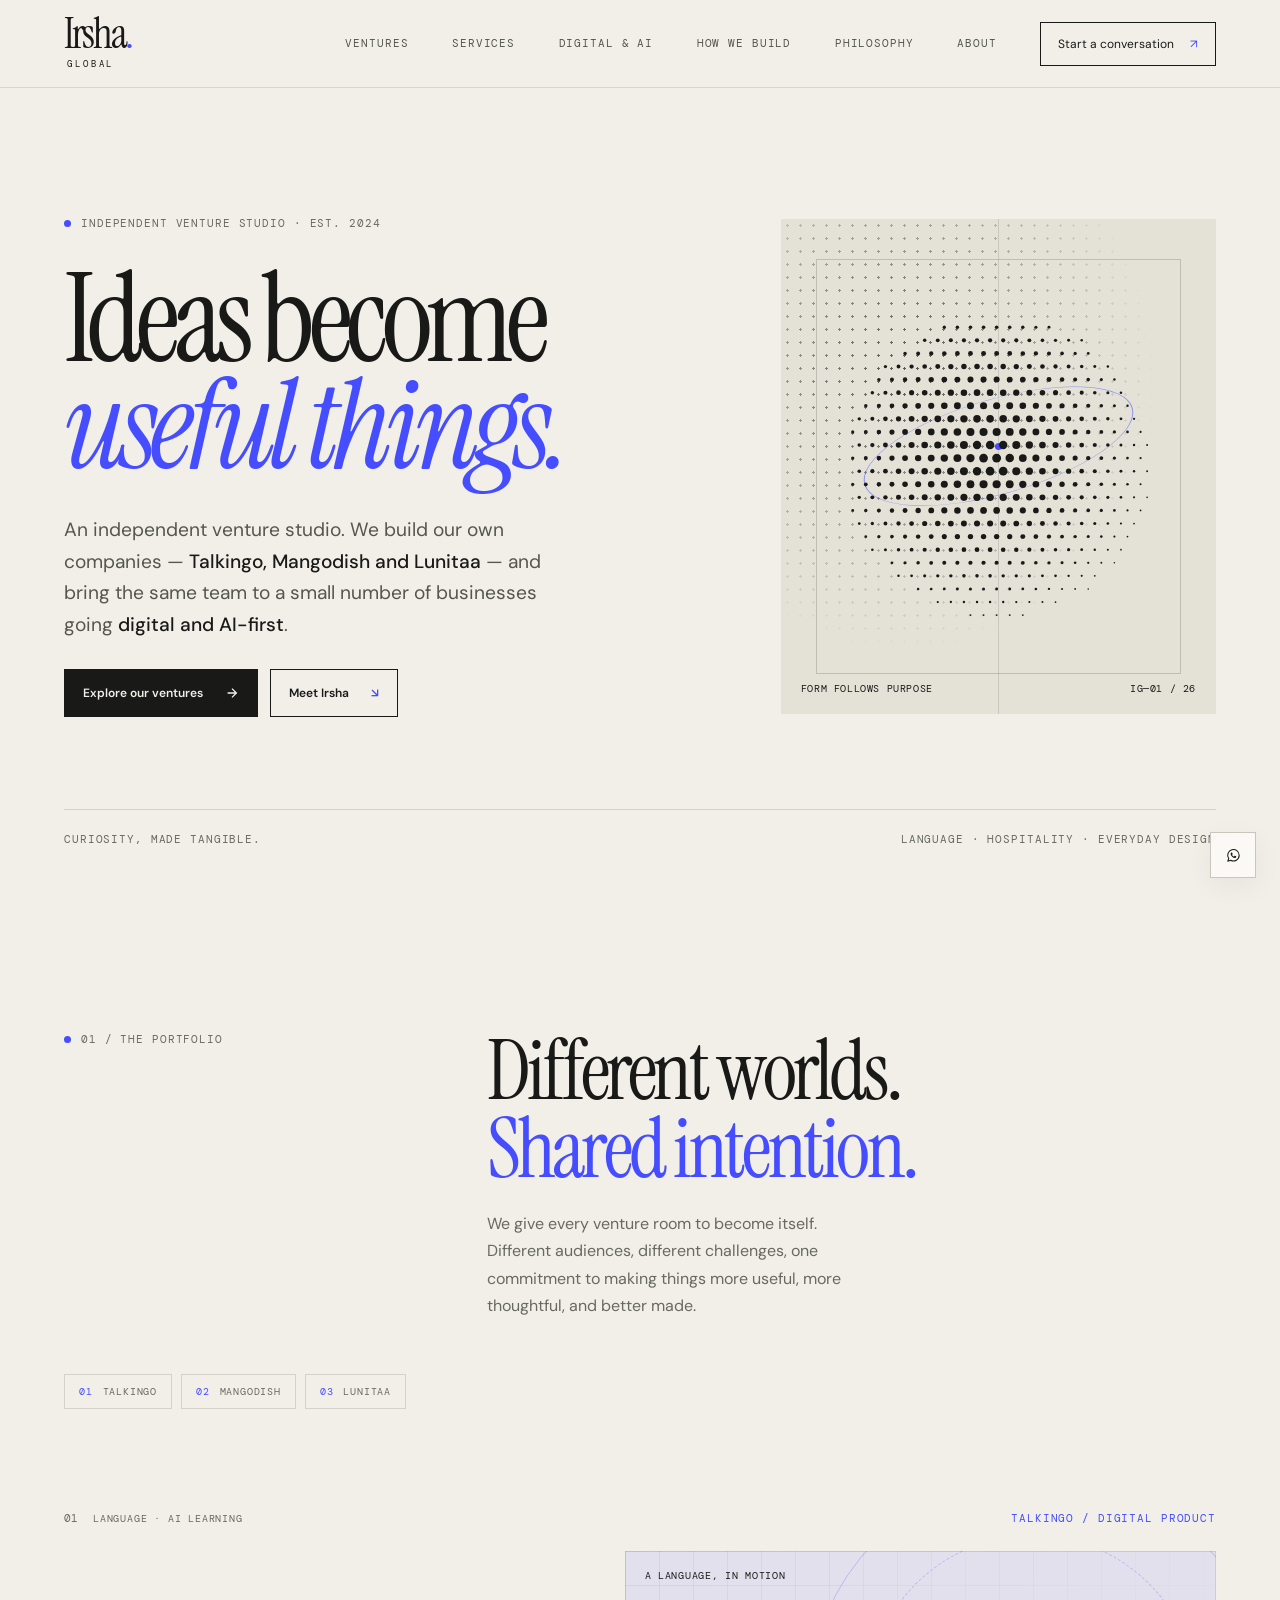
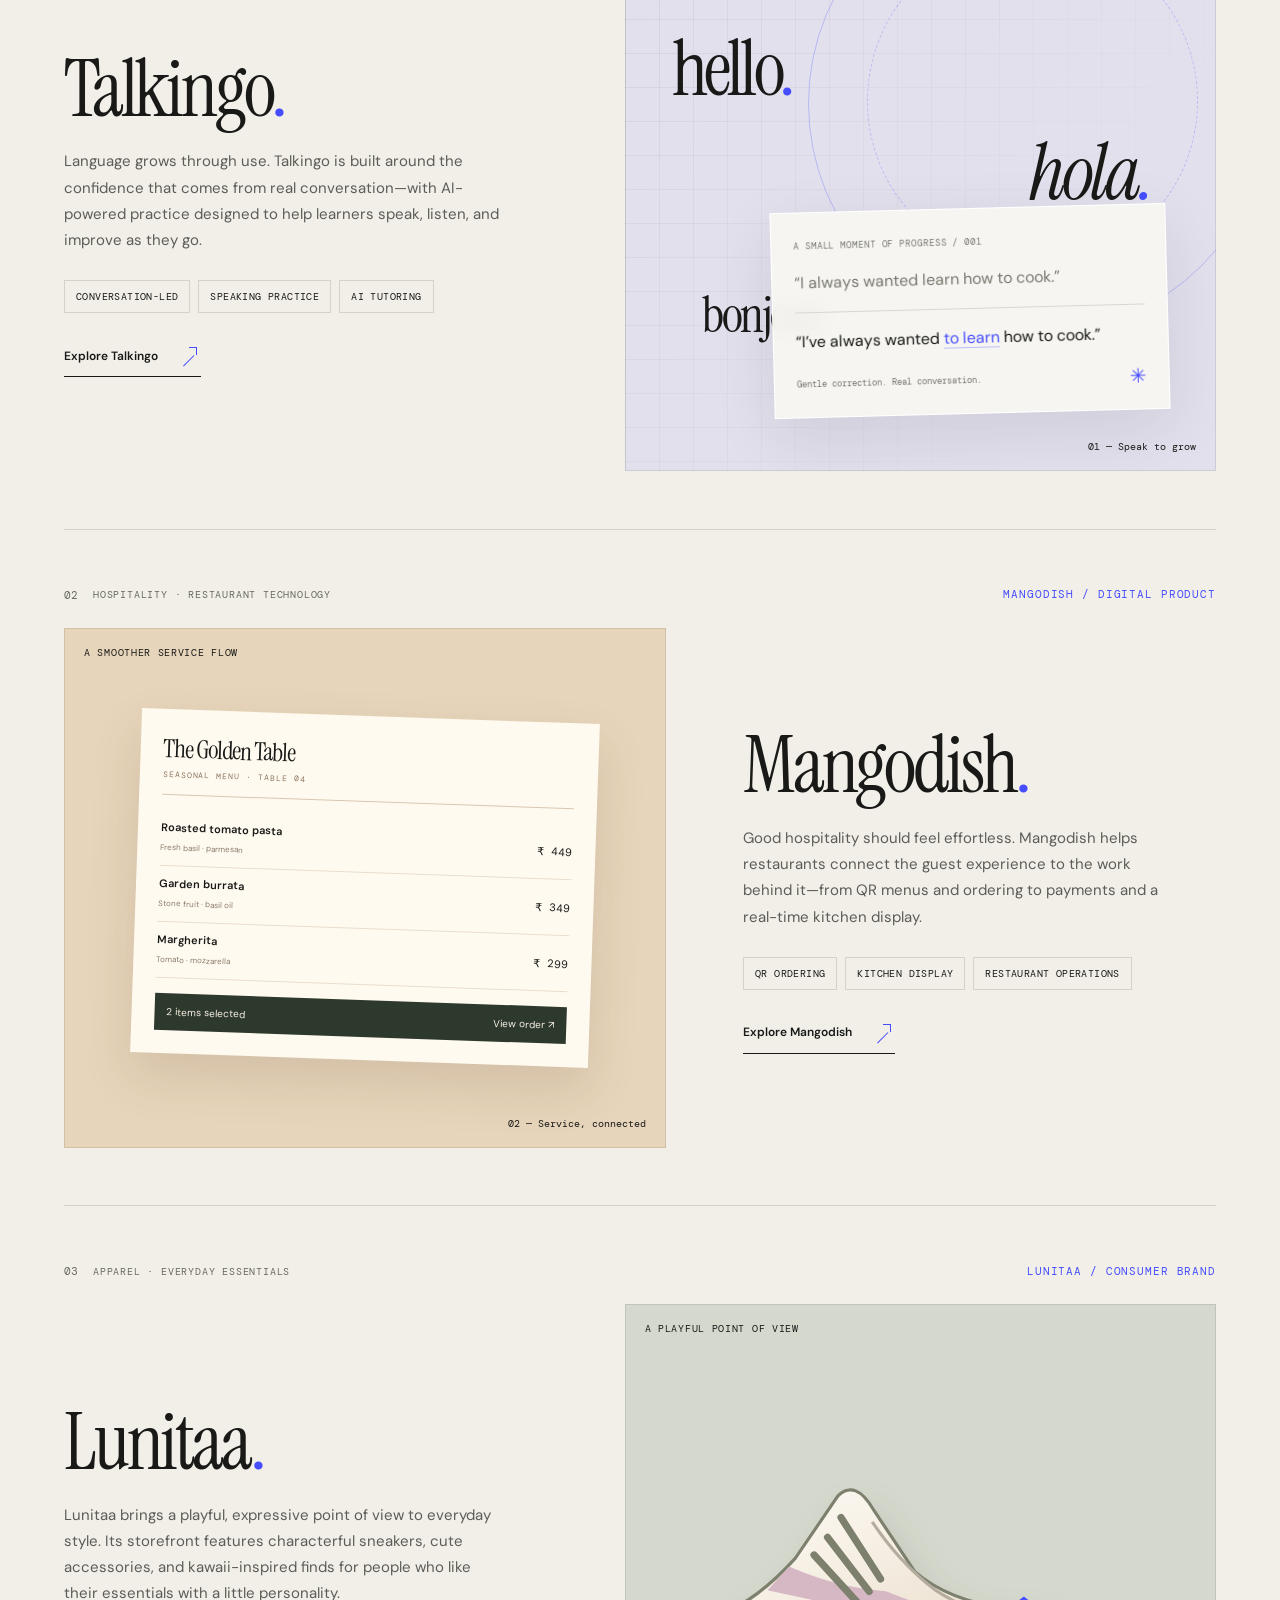
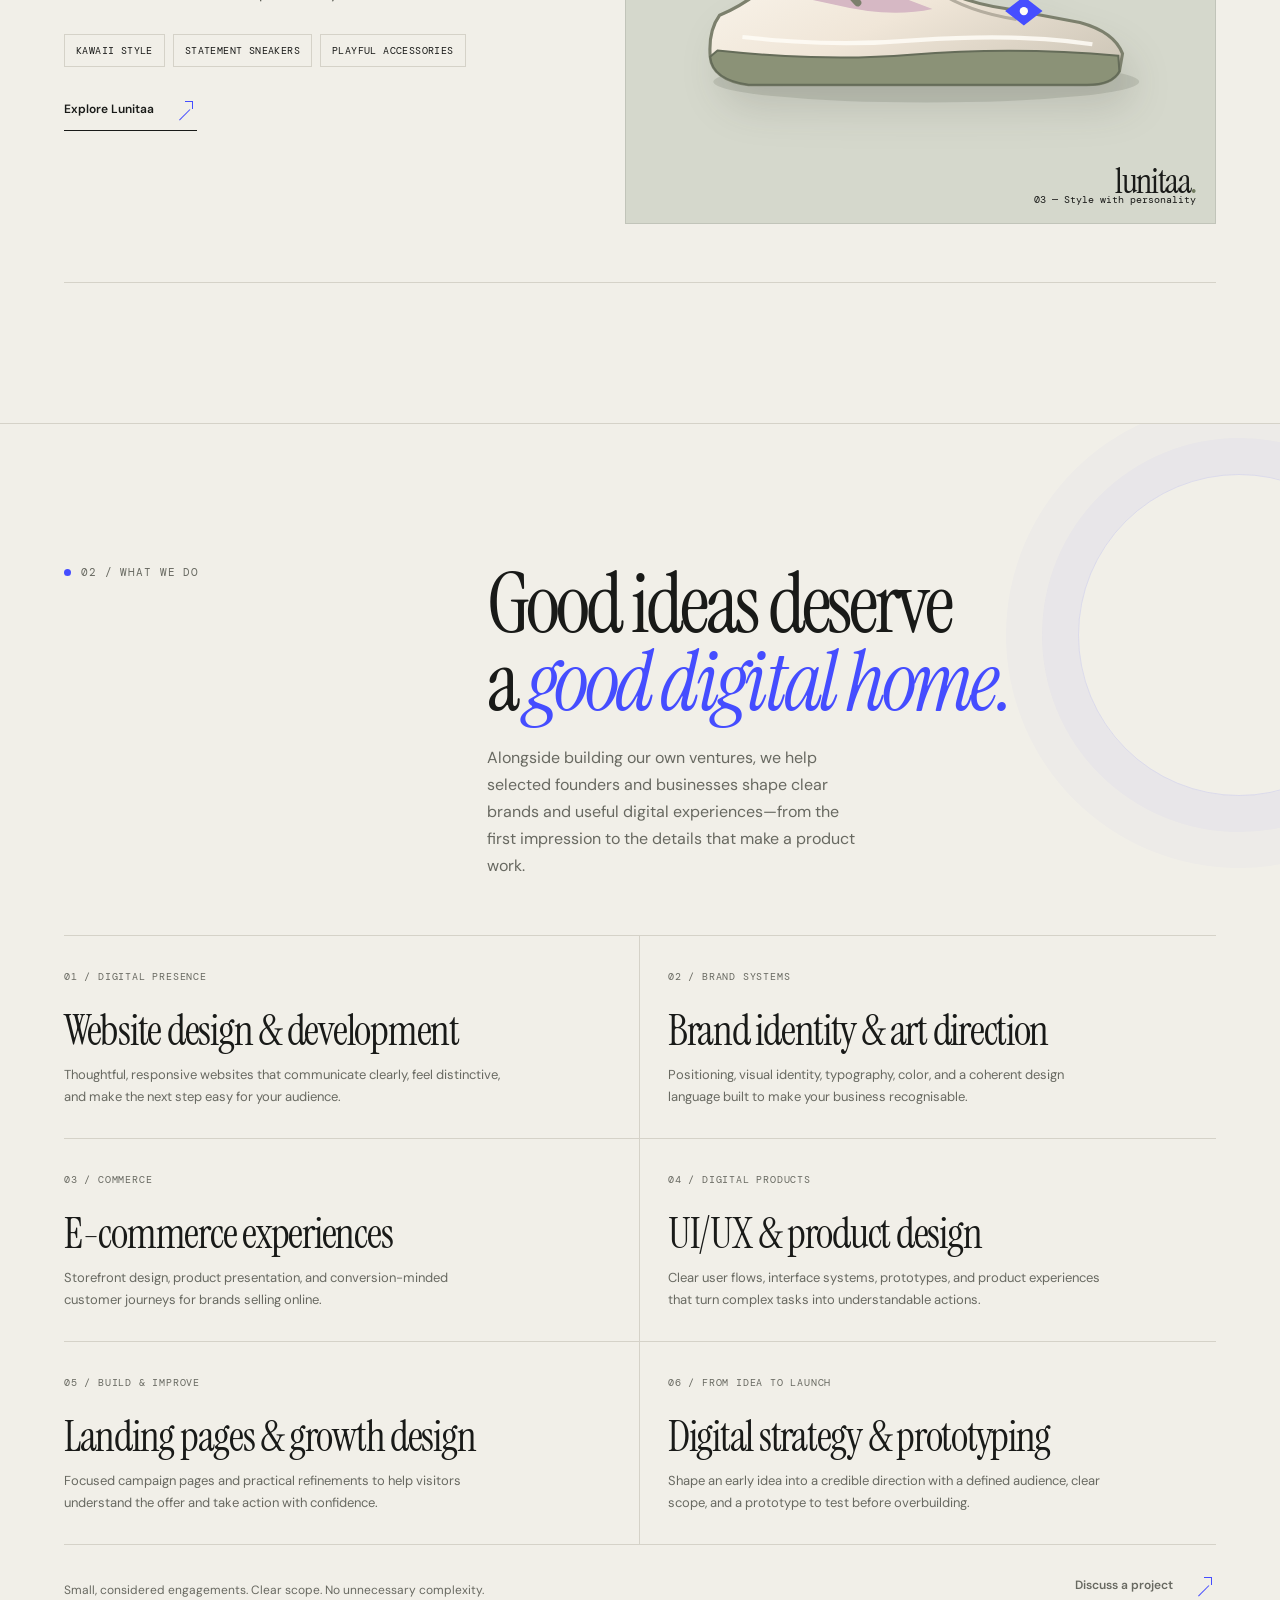
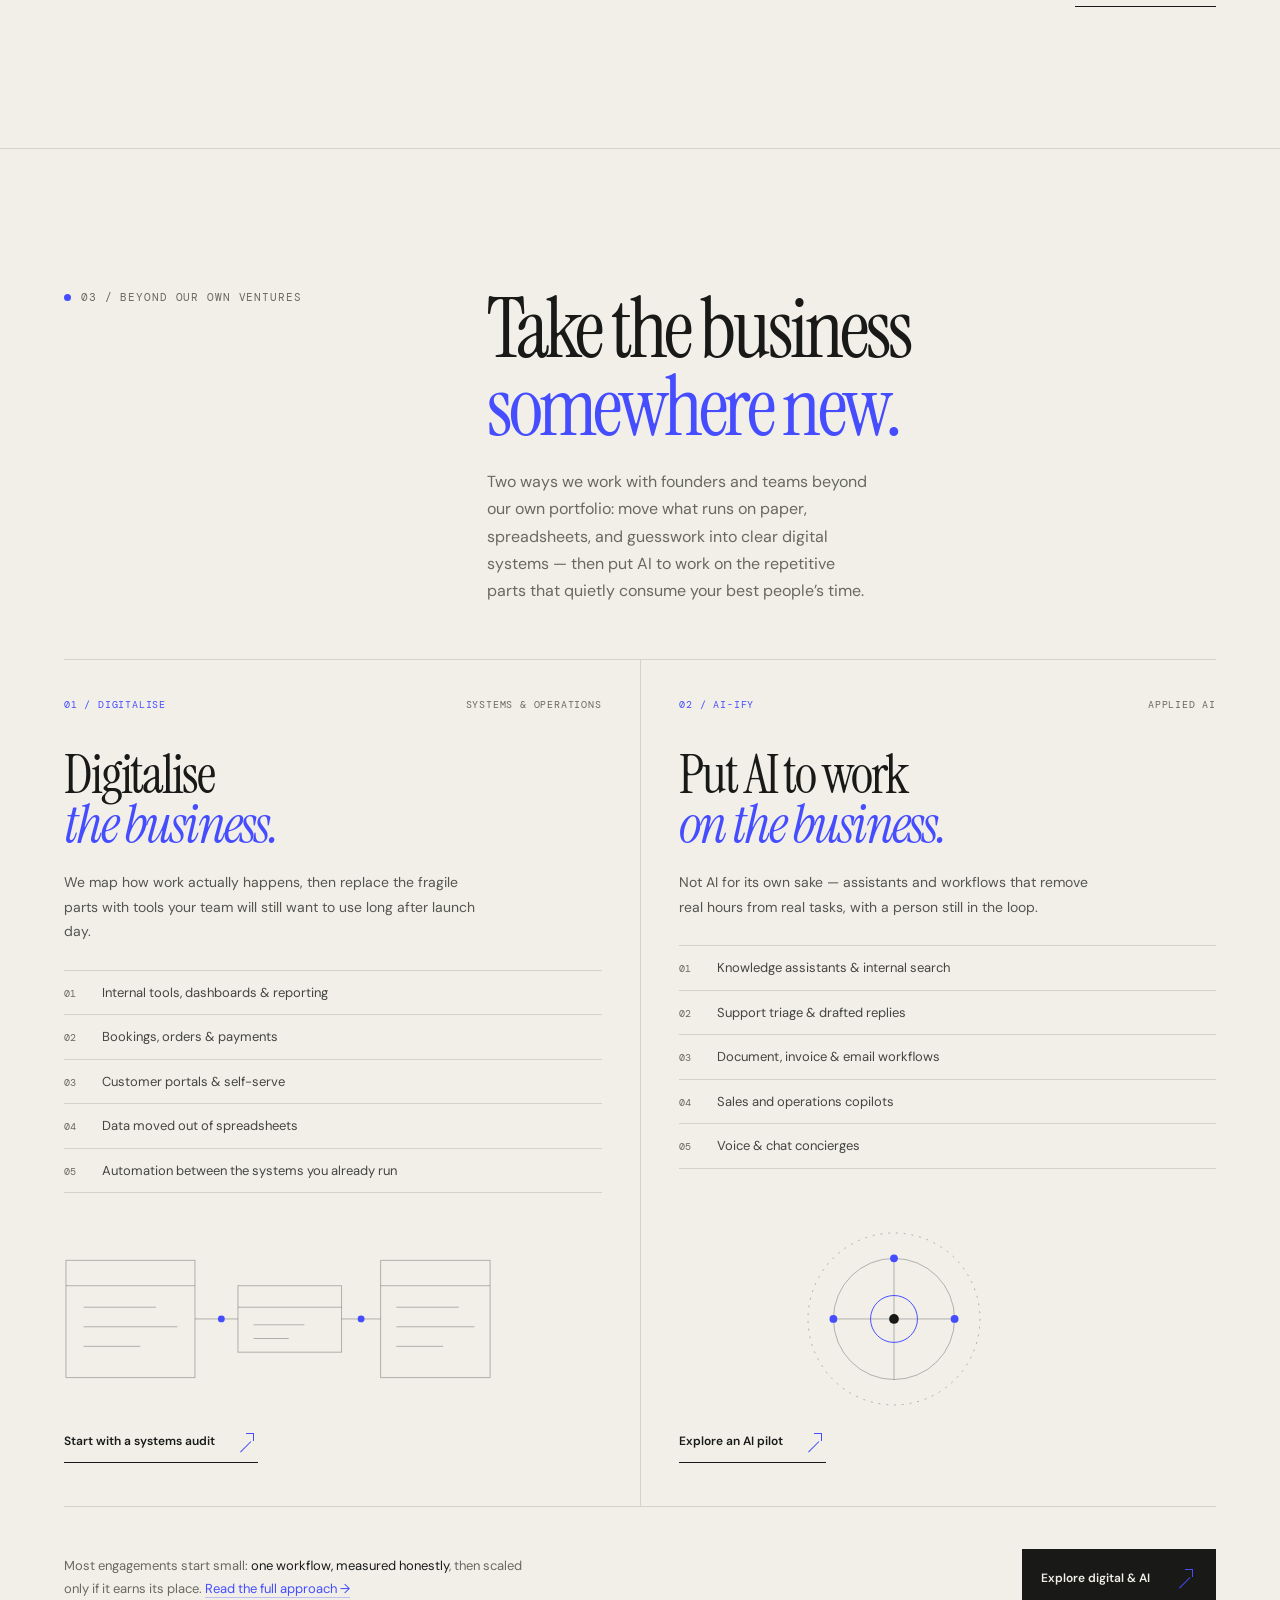
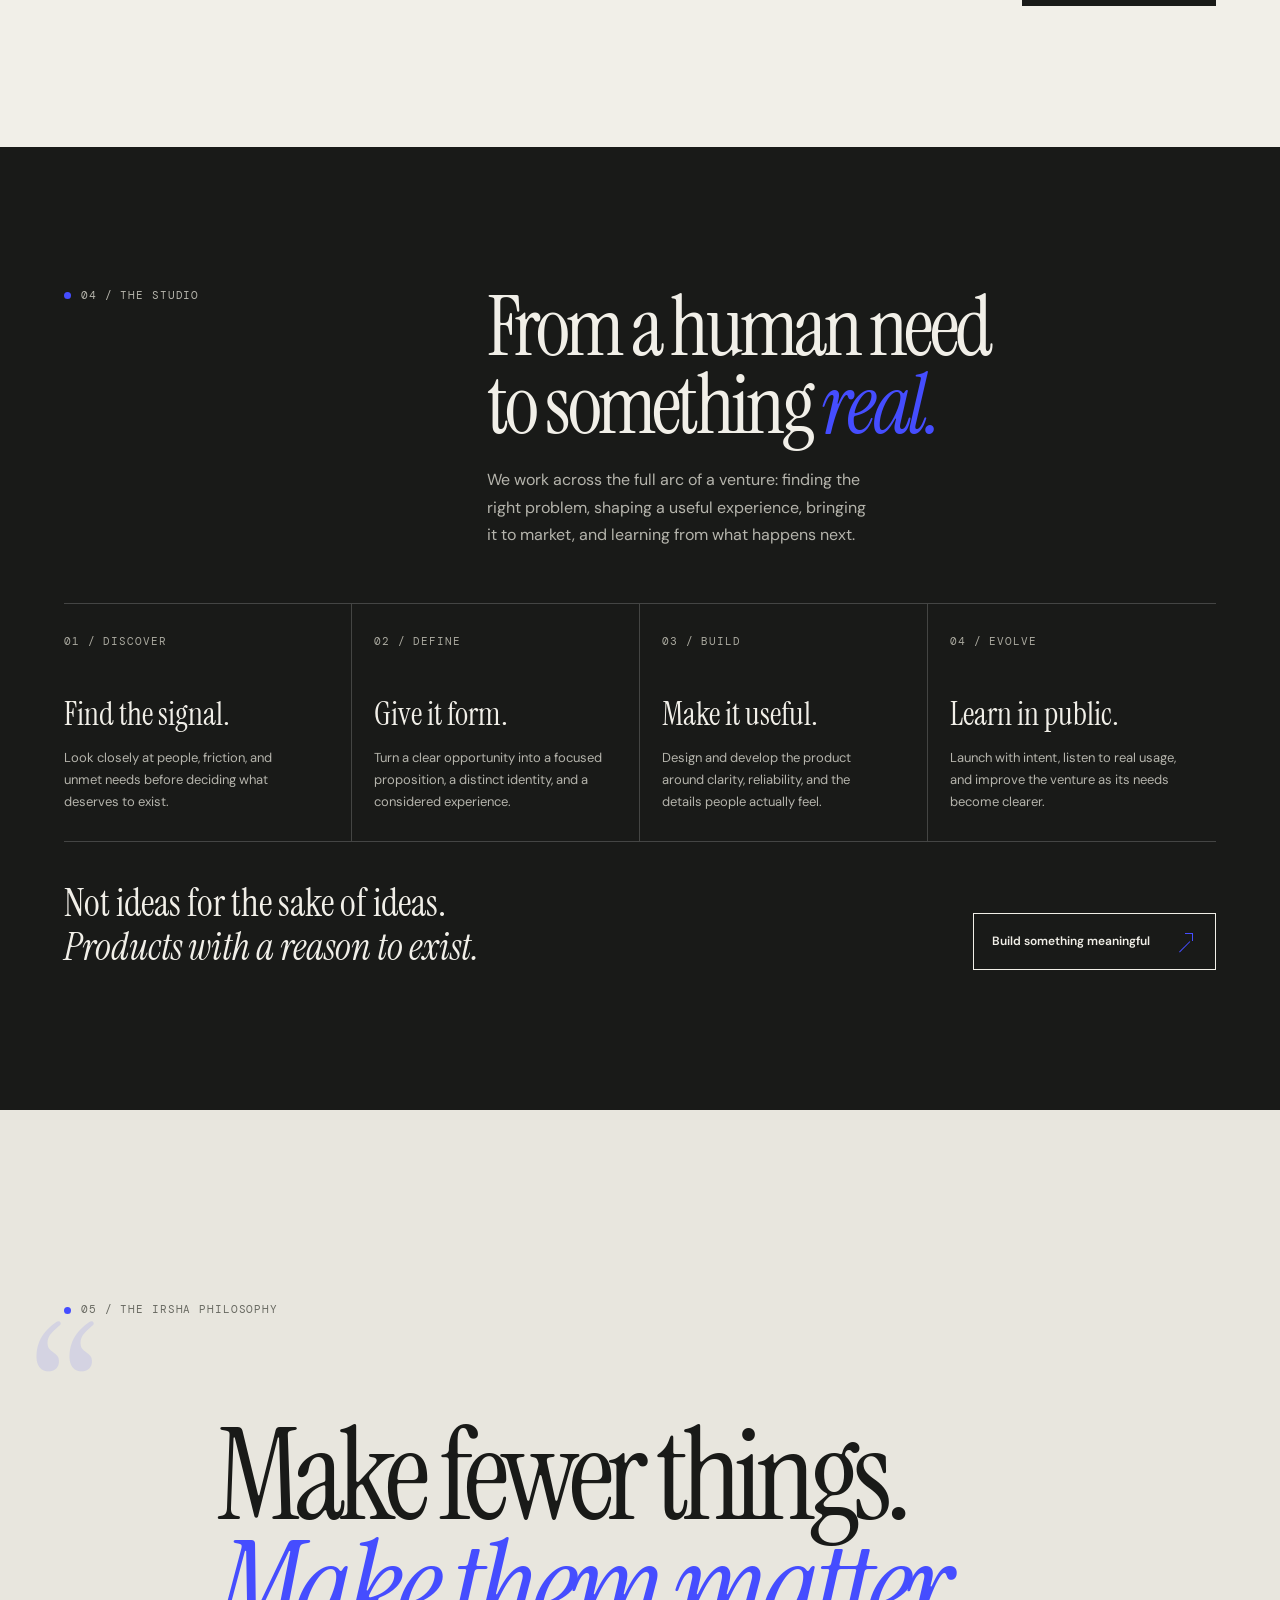
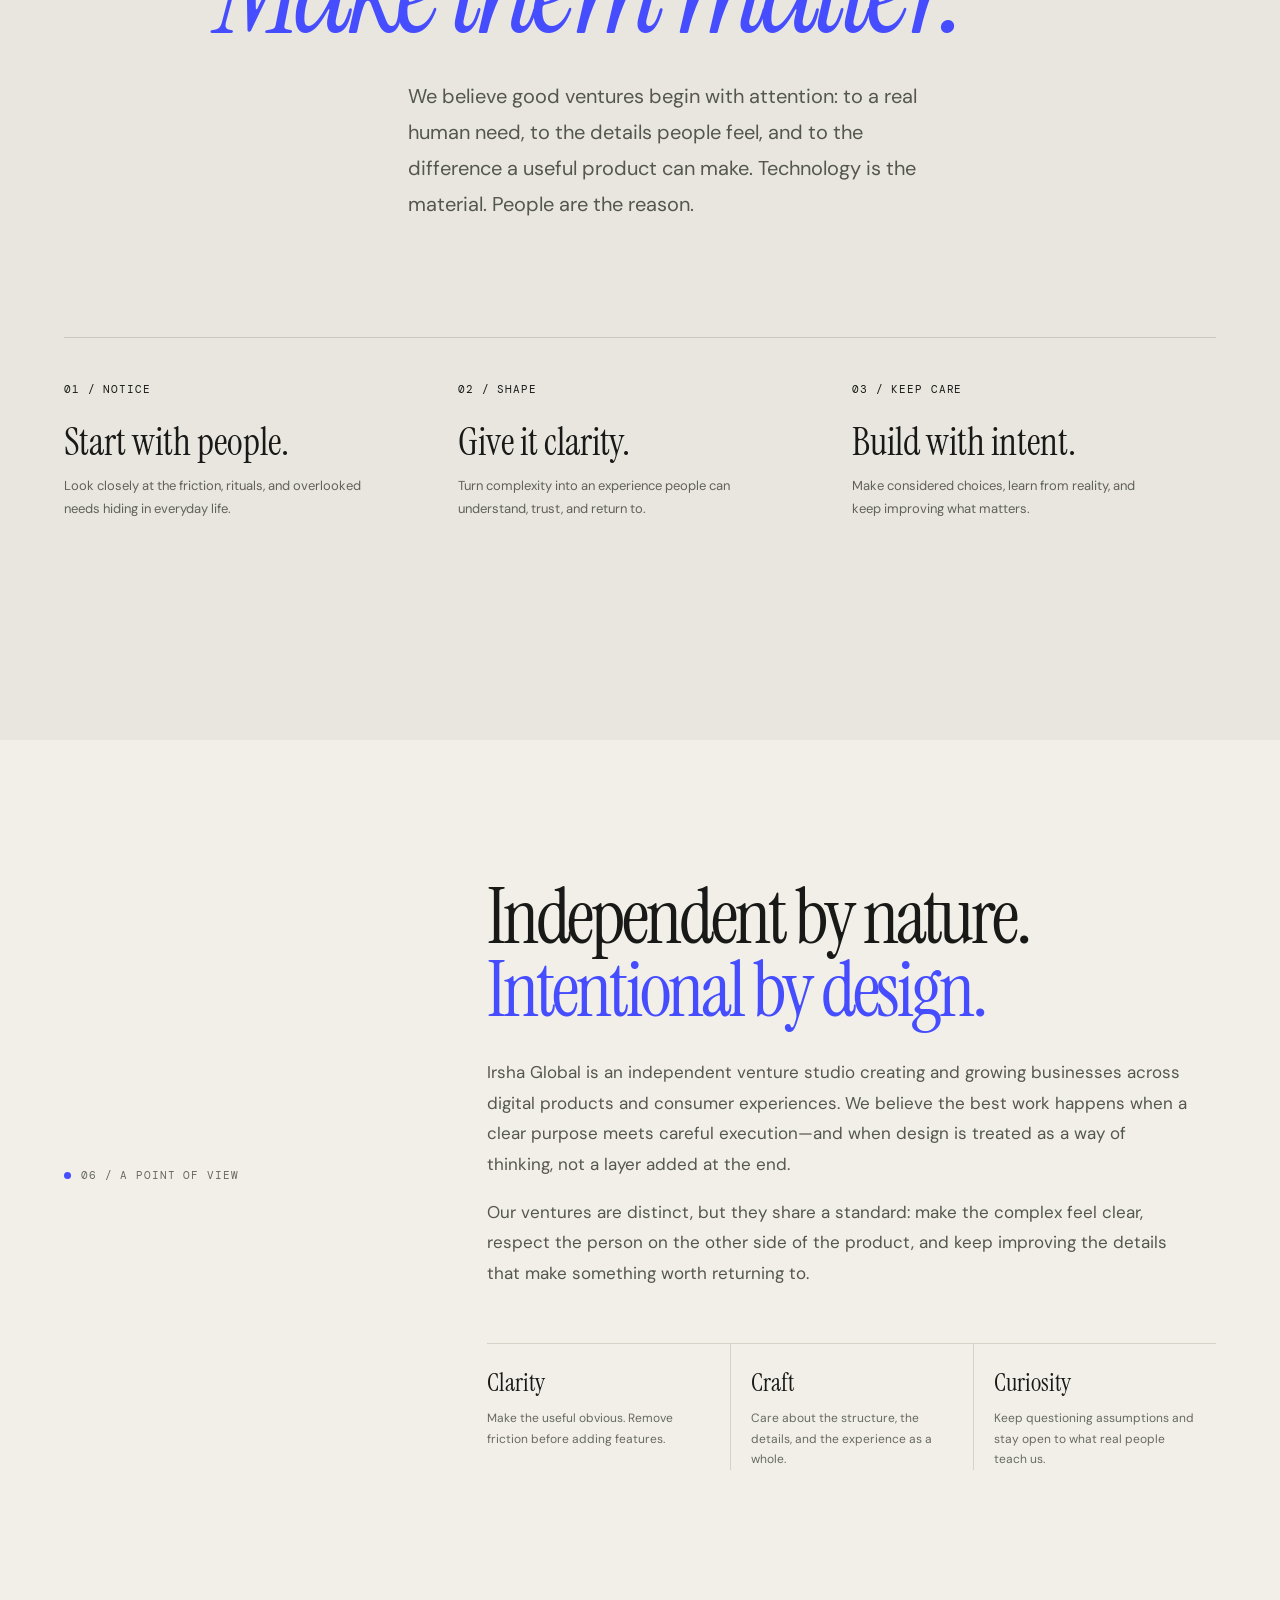
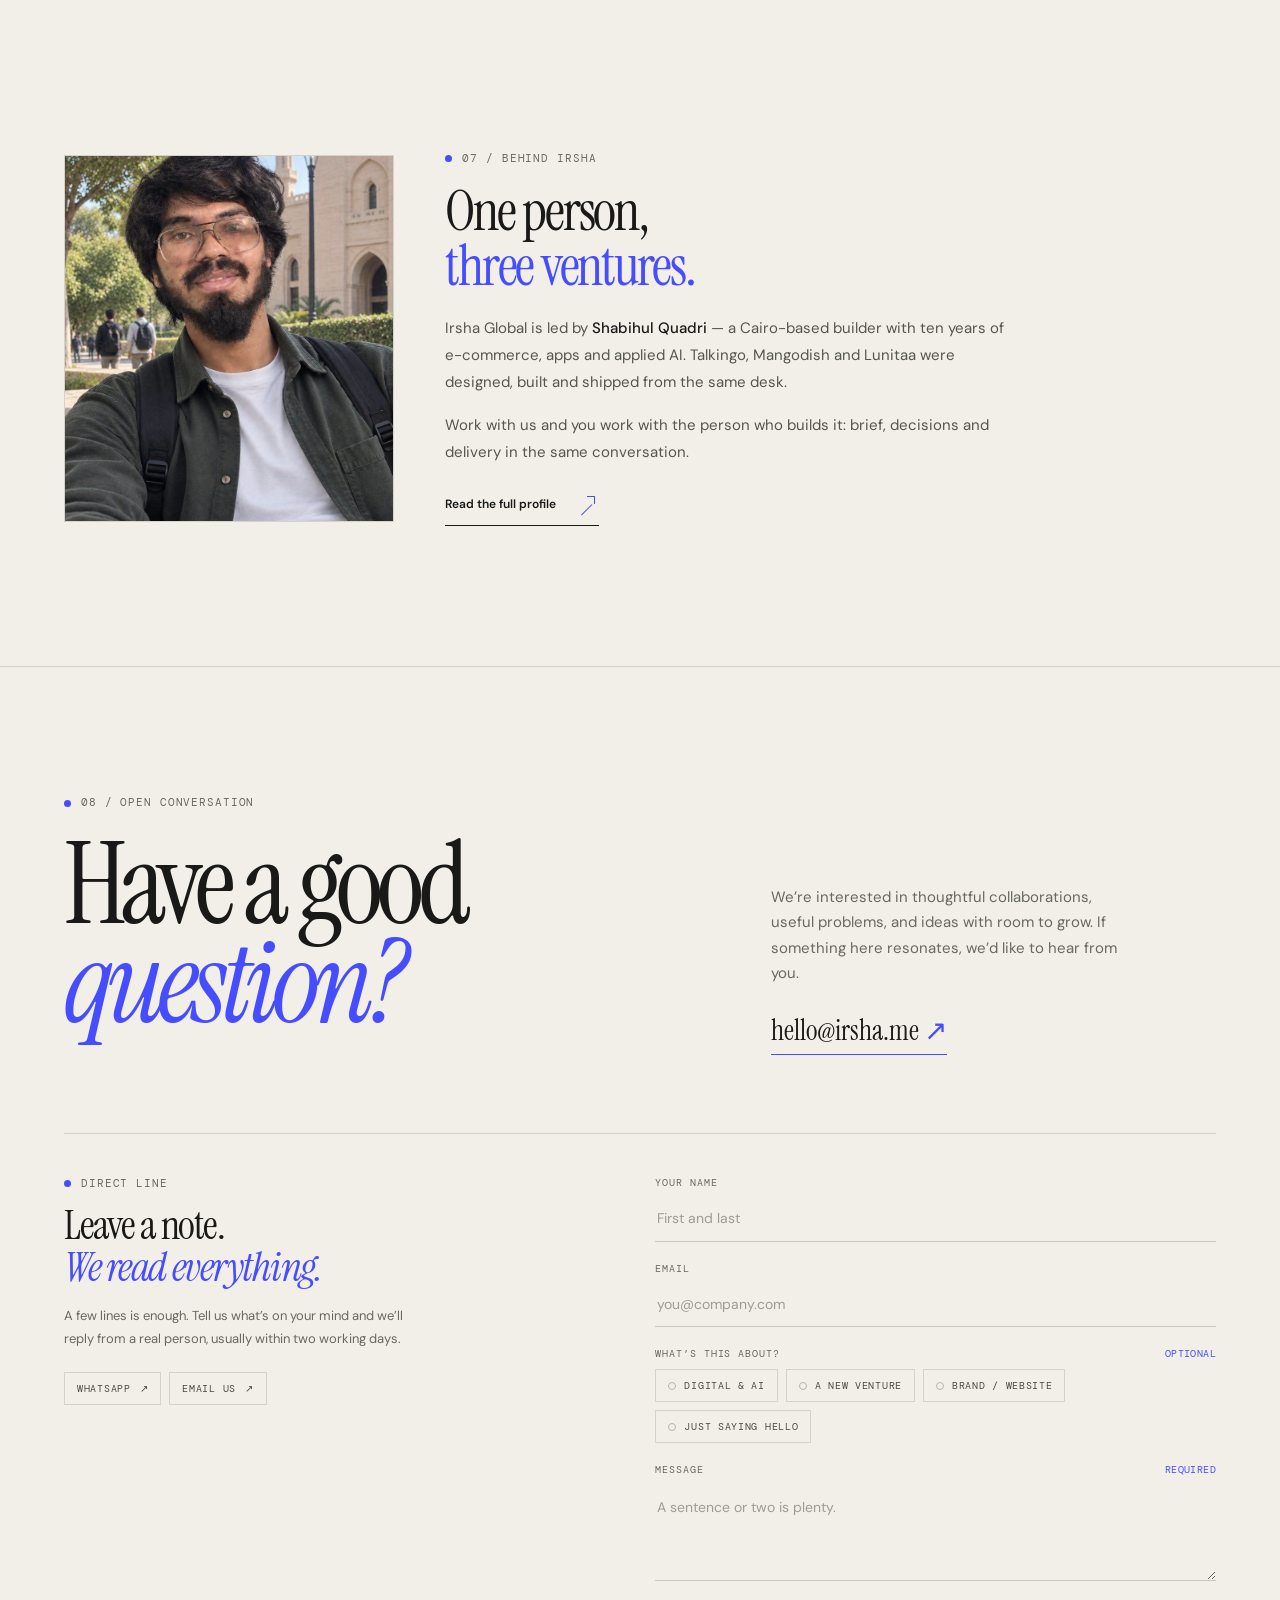
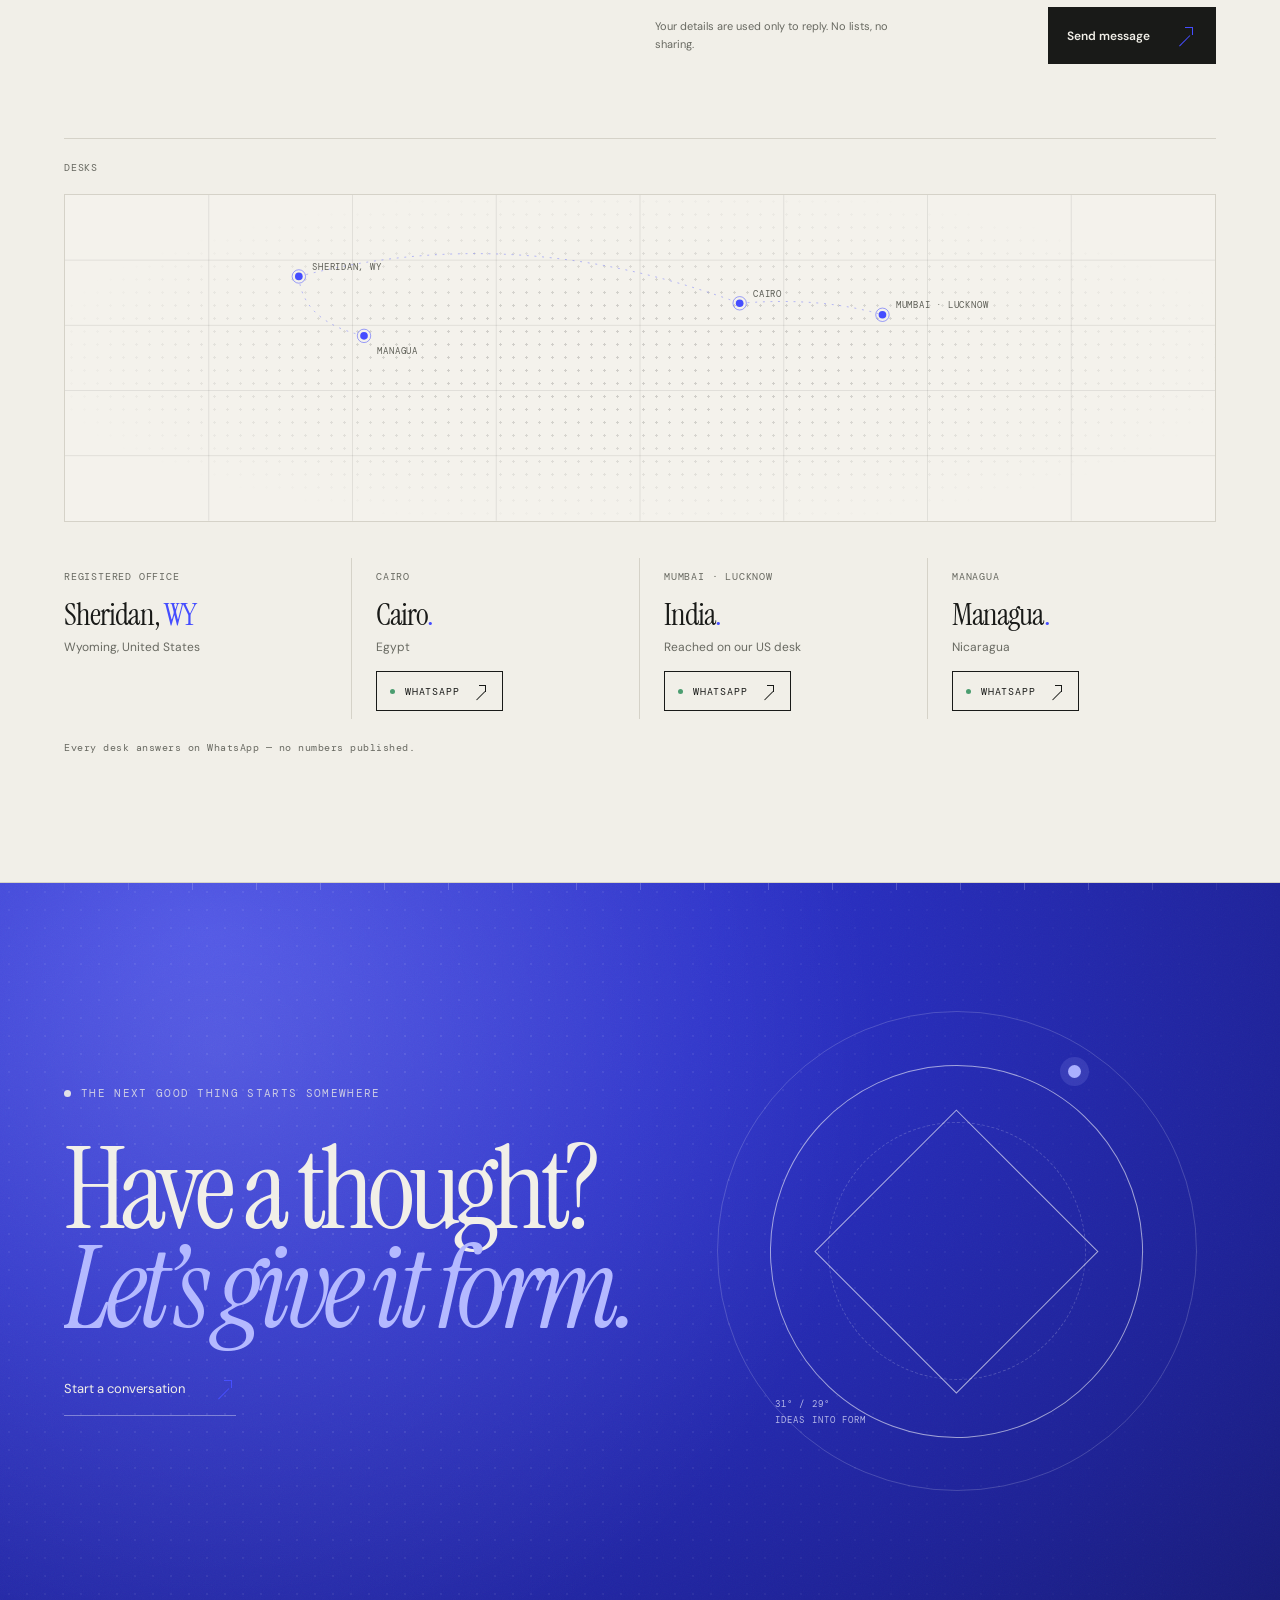
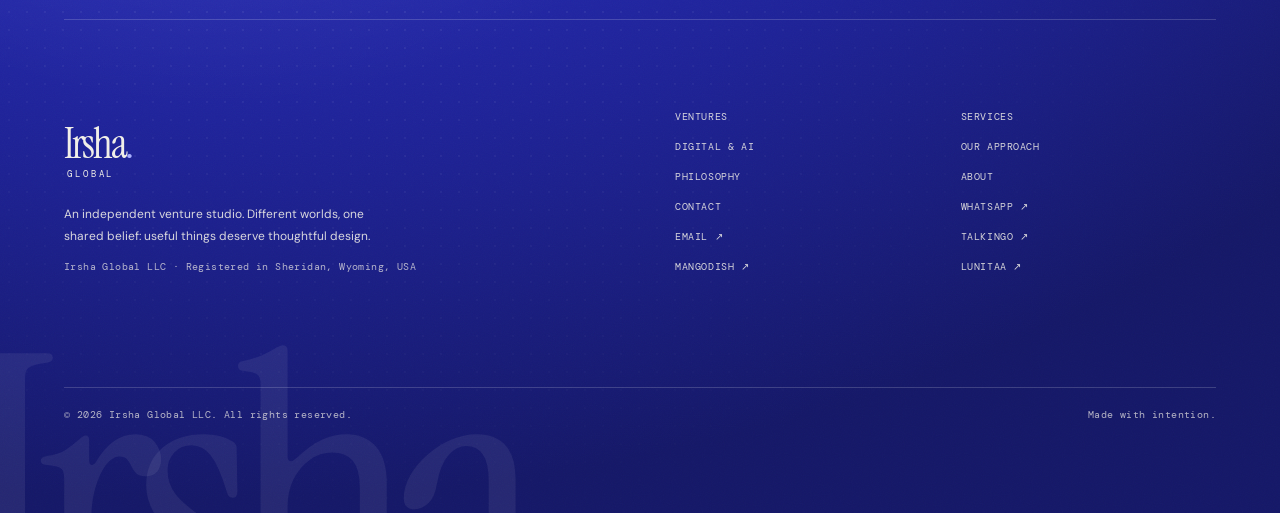
==== commit 176caf87: "feat: founder section on the homepage and qadri.html profile - Add a Behind Irsha section: portrait," ====
--- a/index.html
+++ b/index.html
@@ -301,6 +301,16 @@
 .form-status.is-err{display:block;border-color:#c4483f;background:#c4483f0d;color:#8e2f28}
 .form-status b{font-weight:600}
 @media(max-width:900px){.cform{grid-template-columns:1fr}}
+/* Behind Irsha */
+.behind-grid{display:grid;grid-template-columns:.6fr 1.4fr;gap:clamp(24px,4vw,68px);align-items:center}
+.behind-portrait{position:relative;border:1px solid var(--line);background:#e4e1d7;overflow:hidden;aspect-ratio:9/10;max-width:330px}
+.behind-portrait img{width:100%;height:100%;object-fit:cover;display:block;filter:grayscale(.2) contrast(1.03);transition:transform .8s cubic-bezier(.2,.7,.2,1),filter .5s}
+.behind-portrait:hover img{transform:scale(1.035);filter:none}
+.behind h2{font:clamp(34px,4.4vw,62px)/.96 var(--serif);font-weight:400;letter-spacing:-.04em;margin:18px 0 22px}
+.behind p{font-size:15px;line-height:1.8;color:#55564f;max-width:560px;margin:0 0 16px}
+.behind p strong{color:var(--ink);font-weight:500}
+.behind .text-link{margin-top:10px}
+@media(max-width:850px){.behind-grid{grid-template-columns:1fr;gap:26px}.behind-portrait{max-width:100%}}
 
 </style>
 <script type="application/ld+json">{"@context":"https://schema.org","@type":"Organization","@id":"https://irsha.me/#organization","name":"Irsha Global","legalName":"Irsha Global LLC","url":"https://irsha.me/","description":"Independent venture studio building thoughtful digital products across language learning, hospitality technology, and everyday design.","email":"hello@irsha.me","foundingDate":"2024","logo":"https://irsha.me/assets/apple-touch-icon.png","image":"https://irsha.me/assets/og-image.png","address":{"@type":"PostalAddress","addressLocality":"Sheridan","addressRegion":"WY","addressCountry":"US"},"contactPoint":[{"@type":"ContactPoint","contactType":"customer support","areaServed":["US","IN"],"url":"https://irsha.me/#contact"},{"@type":"ContactPoint","contactType":"customer support","areaServed":"EG","availableLanguage":["en","ar"],"url":"https://irsha.me/#contact"},{"@type":"ContactPoint","contactType":"customer support","areaServed":"NI","availableLanguage":["en","es"],"url":"https://irsha.me/#contact"}],"makesOffer":[{"@type":"Offer","itemOffered":{"@type":"Service","name":"Business digitalisation","description":"Internal tools, dashboards, bookings, payments and automation that replace manual, spreadsheet-driven work.","url":"https://irsha.me/#transform","provider":{"@id":"https://irsha.me/#organization"}}},{"@type":"Offer","itemOffered":{"@type":"Service","name":"Applied AI","description":"Knowledge assistants, support triage, document workflows and operations copilots with a human in the loop.","url":"https://irsha.me/#transform","provider":{"@id":"https://irsha.me/#organization"}}}],"sameAs":["https://talkingo.ai","https://mangodish.com","https://lunitaa.com"],"knowsAbout":["Venture building","Website design and development","Brand identity","Digital product design","E-commerce experiences"]}</script>
@@ -332,7 +342,8 @@
 <section class="studio section" id="studio"><div class="wrap"><div class="section-head reveal"><div><div class="eyebrow">04 / The studio</div></div><div><h2>From a human need<br>to something <em class="accent">real.</em></h2><p>We work across the full arc of a venture: finding the right problem, shaping a useful experience, bringing it to market, and learning from what happens next.</p></div></div><div class="studio-grid reveal"><div class="studio-step"><span class="index">01 / Discover</span><h3>Find the signal.</h3><p>Look closely at people, friction, and unmet needs before deciding what deserves to exist.</p></div><div class="studio-step"><span class="index">02 / Define</span><h3>Give it form.</h3><p>Turn a clear opportunity into a focused proposition, a distinct identity, and a considered experience.</p></div><div class="studio-step"><span class="index">03 / Build</span><h3>Make it useful.</h3><p>Design and develop the product around clarity, reliability, and the details people actually feel.</p></div><div class="studio-step"><span class="index">04 / Evolve</span><h3>Learn in public.</h3><p>Launch with intent, listen to real usage, and improve the venture as its needs become clearer.</p></div></div><div class="studio-bottom reveal"><p>Not ideas for the sake of ideas.<br><em>Products with a reason to exist.</em></p><a class="btn" href="#contact">Build something meaningful <span class="irsha-arrow" aria-hidden="true"></span></a></div></div></section>
 <section class="philosophy section" id="philosophy"><div class="wrap philosophy-inner"><div class="eyebrow reveal">05 / The Irsha philosophy</div><div class="philosophy-statement reveal"><span class="philosophy-mark" aria-hidden="true">“</span><h2>Make fewer things.<br><em>Make them matter.</em></h2><p>We believe good ventures begin with attention: to a real human need, to the details people feel, and to the difference a useful product can make. Technology is the material. People are the reason.</p></div><div class="philosophy-rail reveal"><div><span class="index">01 / Notice</span><h3>Start with people.</h3><p>Look closely at the friction, rituals, and overlooked needs hiding in everyday life.</p></div><div><span class="index">02 / Shape</span><h3>Give it clarity.</h3><p>Turn complexity into an experience people can understand, trust, and return to.</p></div><div><span class="index">03 / Keep care</span><h3>Build with intent.</h3><p>Make considered choices, learn from reality, and keep improving what matters.</p></div></div></div></section>
 <section class="wrap section" id="about"><div class="about-grid"><div class="eyebrow reveal">06 / A point of view</div><div class="about-copy reveal"><h2>Independent by nature.<br><span class="accent">Intentional by design.</span></h2><p>Irsha Global is an independent venture studio creating and growing businesses across digital products and consumer experiences. We believe the best work happens when a clear purpose meets careful execution—and when design is treated as a way of thinking, not a layer added at the end.</p><p>Our ventures are distinct, but they share a standard: make the complex feel clear, respect the person on the other side of the product, and keep improving the details that make something worth returning to.</p><div class="principles"><div class="principle"><h3>Clarity</h3><p>Make the useful obvious. Remove friction before adding features.</p></div><div class="principle"><h3>Craft</h3><p>Care about the structure, the details, and the experience as a whole.</p></div><div class="principle"><h3>Curiosity</h3><p>Keep questioning assumptions and stay open to what real people teach us.</p></div></div></div></div></section>
-<section class="wrap contact" id="contact"><div class="contact-inner"><div class="reveal"><div class="eyebrow">07 / Open conversation</div><h2>Have a good<br><em>question?</em></h2></div><div class="contact-right reveal"><p>We’re interested in thoughtful collaborations, useful problems, and ideas with room to grow. If something here resonates, we’d like to hear from you.</p><a class="contact-email" href="mailto:hello@irsha.me">hello@irsha.me <span class="accent">↗</span></a></div></div>
+<section class="wrap section behind" id="behind"><div class="behind-grid"><div class="behind-portrait reveal"><img src="assets/portrait.jpg" alt="Shabihul Quadri, founder of Irsha Global" width="900" height="913" loading="lazy" decoding="async"></div><div class="reveal"><div class="eyebrow">07 / Behind Irsha</div><h2>One person,<br><span class="accent">three ventures.</span></h2><p>Irsha Global is led by <strong>Shabihul Quadri</strong> — a Cairo-based builder with ten years of e-commerce, apps and applied AI. Talkingo, Mangodish and Lunitaa were designed, built and shipped from the same desk.</p><p>Work with us and you work with the person who builds it: brief, decisions and delivery in the same conversation.</p><a class="text-link" href="qadri.html">Read the full profile <span class="irsha-arrow" aria-hidden="true"></span></a></div></div></section>
+<section class="wrap contact" id="contact"><div class="contact-inner"><div class="reveal"><div class="eyebrow">08 / Open conversation</div><h2>Have a good<br><em>question?</em></h2></div><div class="contact-right reveal"><p>We’re interested in thoughtful collaborations, useful problems, and ideas with room to grow. If something here resonates, we’d like to hear from you.</p><a class="contact-email" href="mailto:hello@irsha.me">hello@irsha.me <span class="accent">↗</span></a></div></div>
 <div class="cform reveal">
   <div class="cform-intro">
     <div class="eyebrow">Direct line</div>
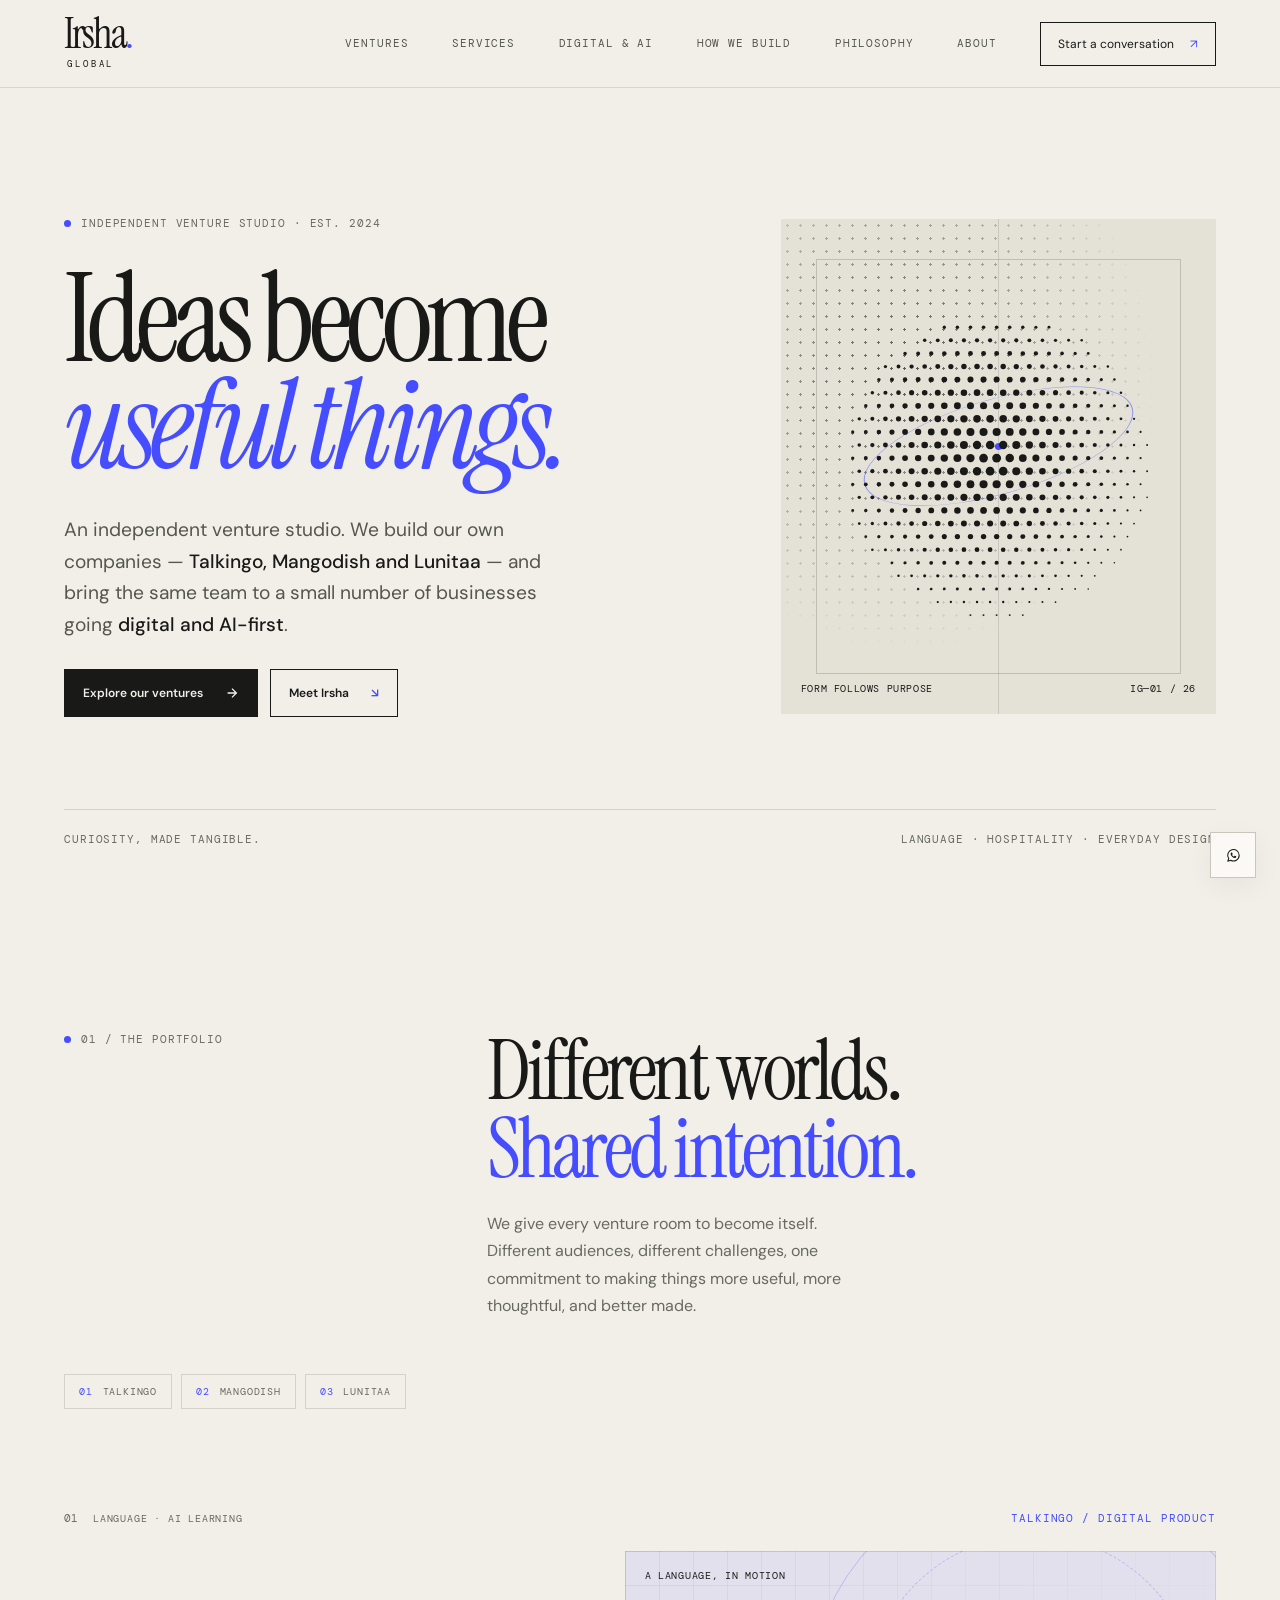
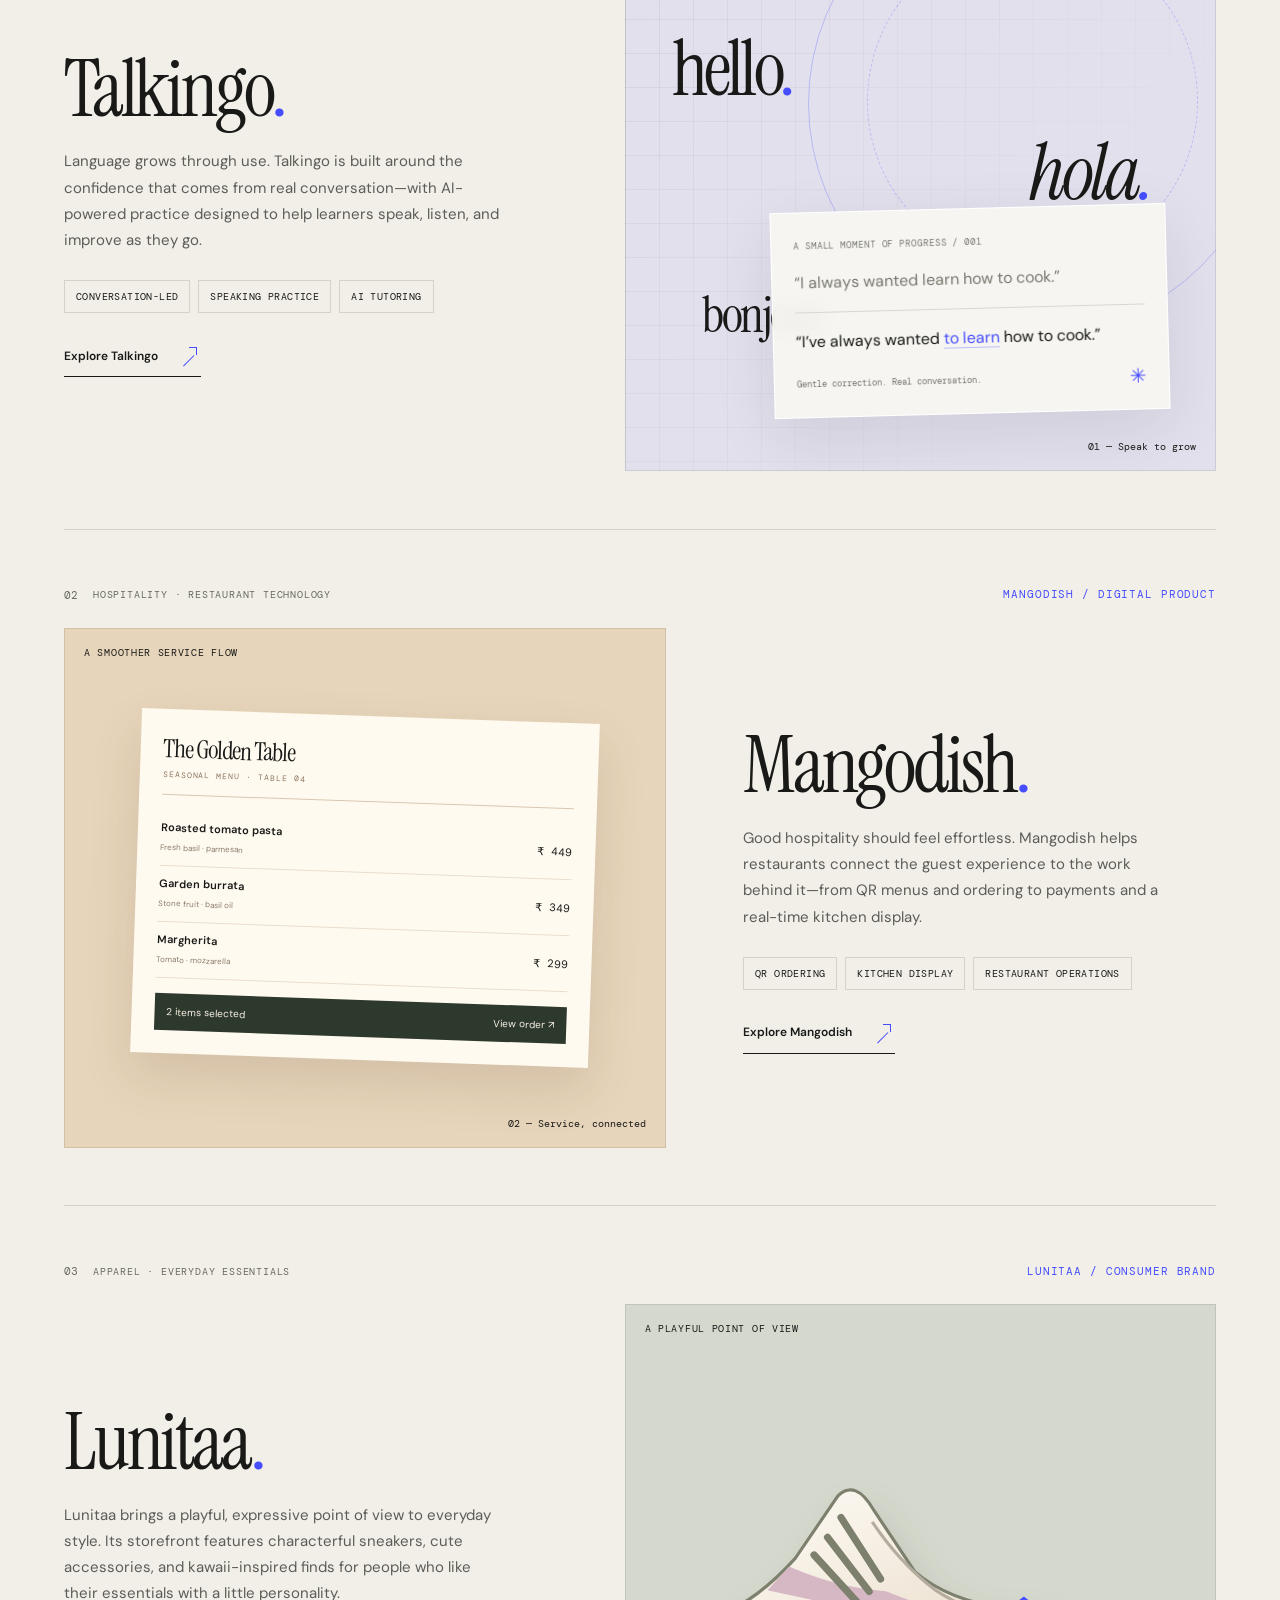
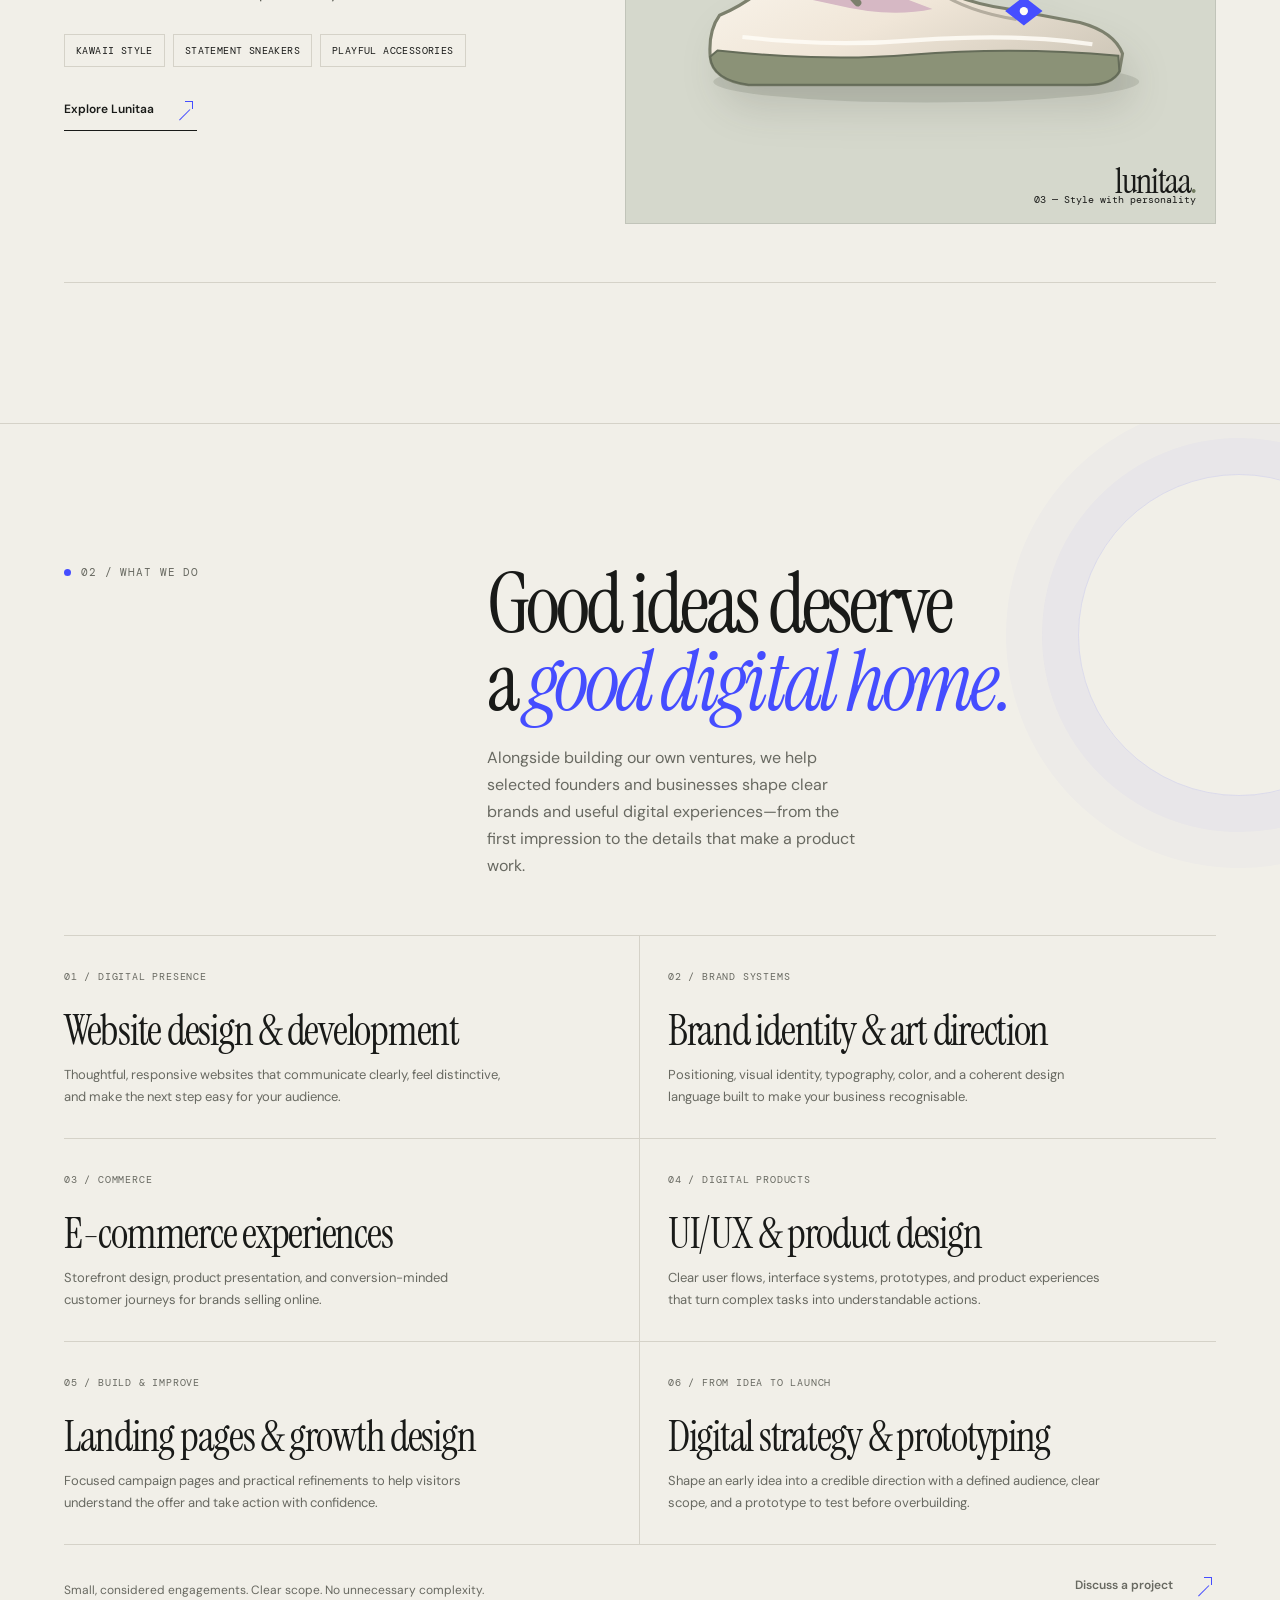
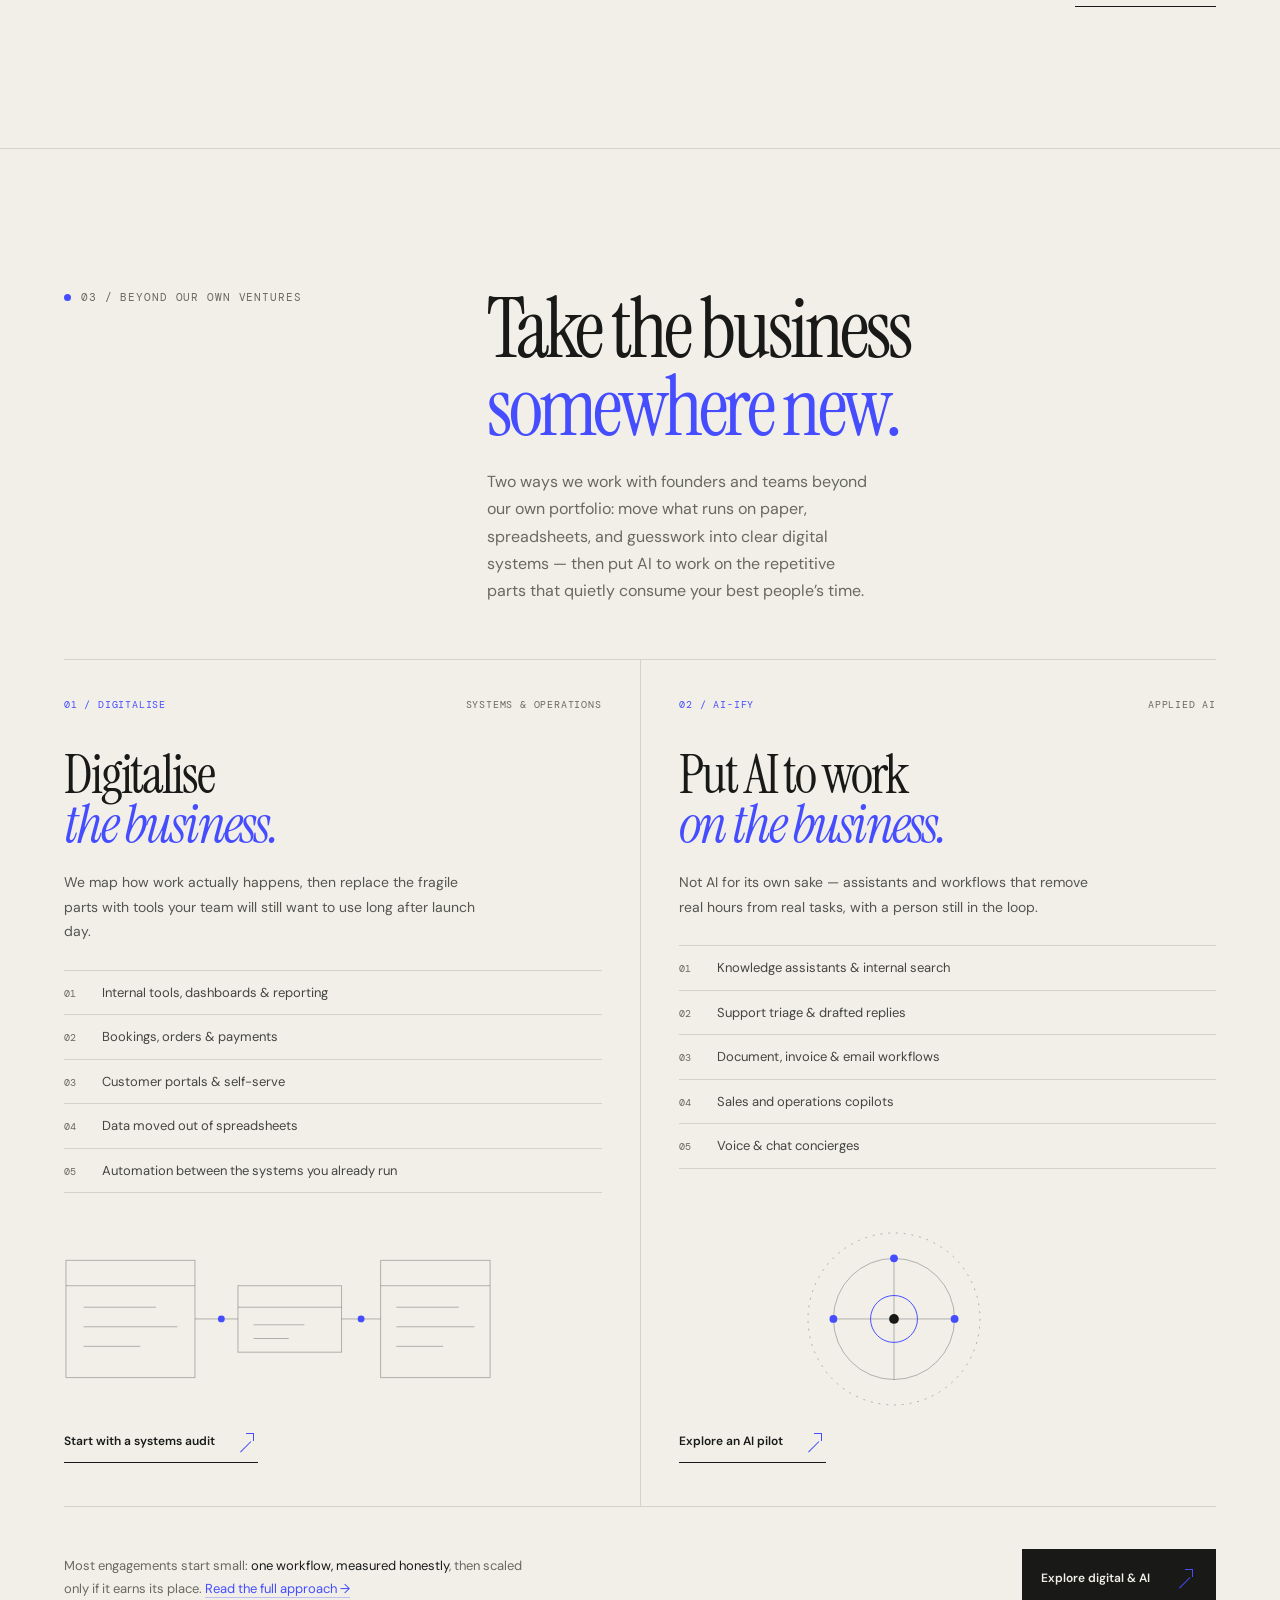
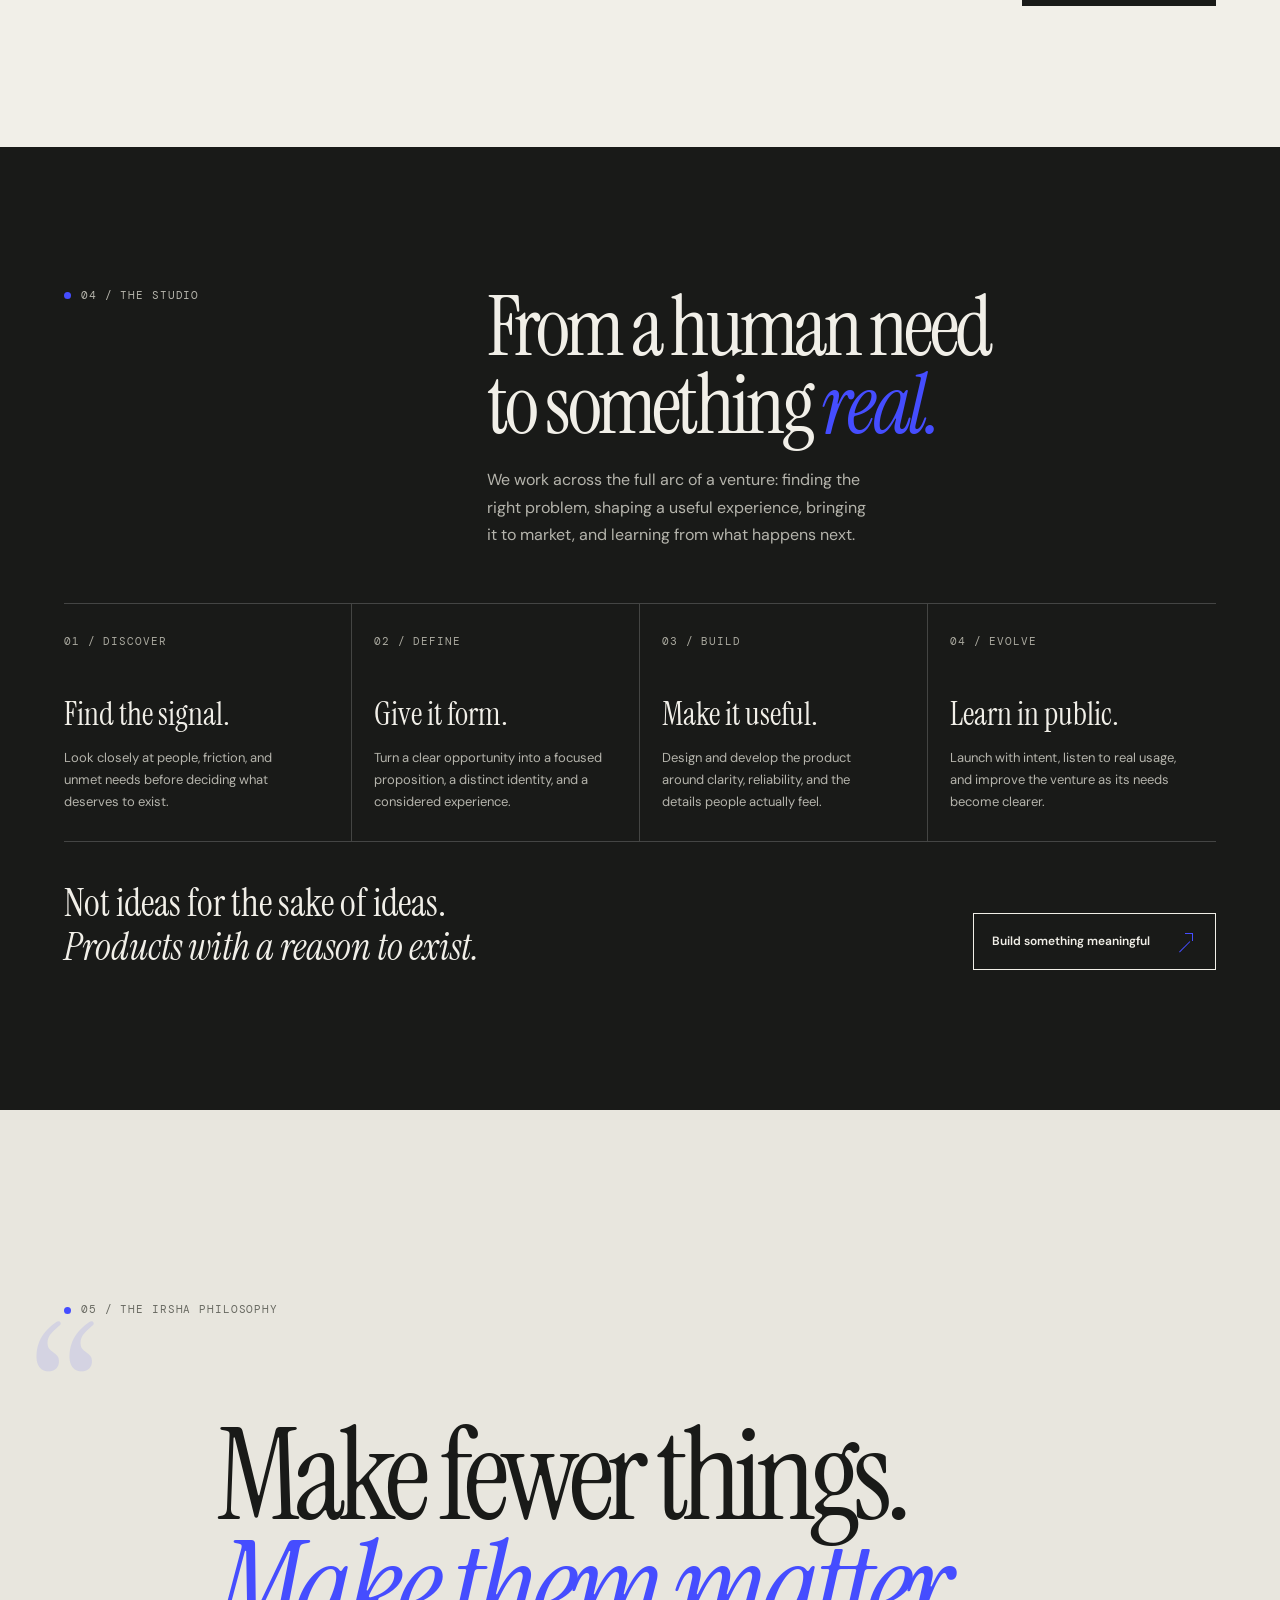
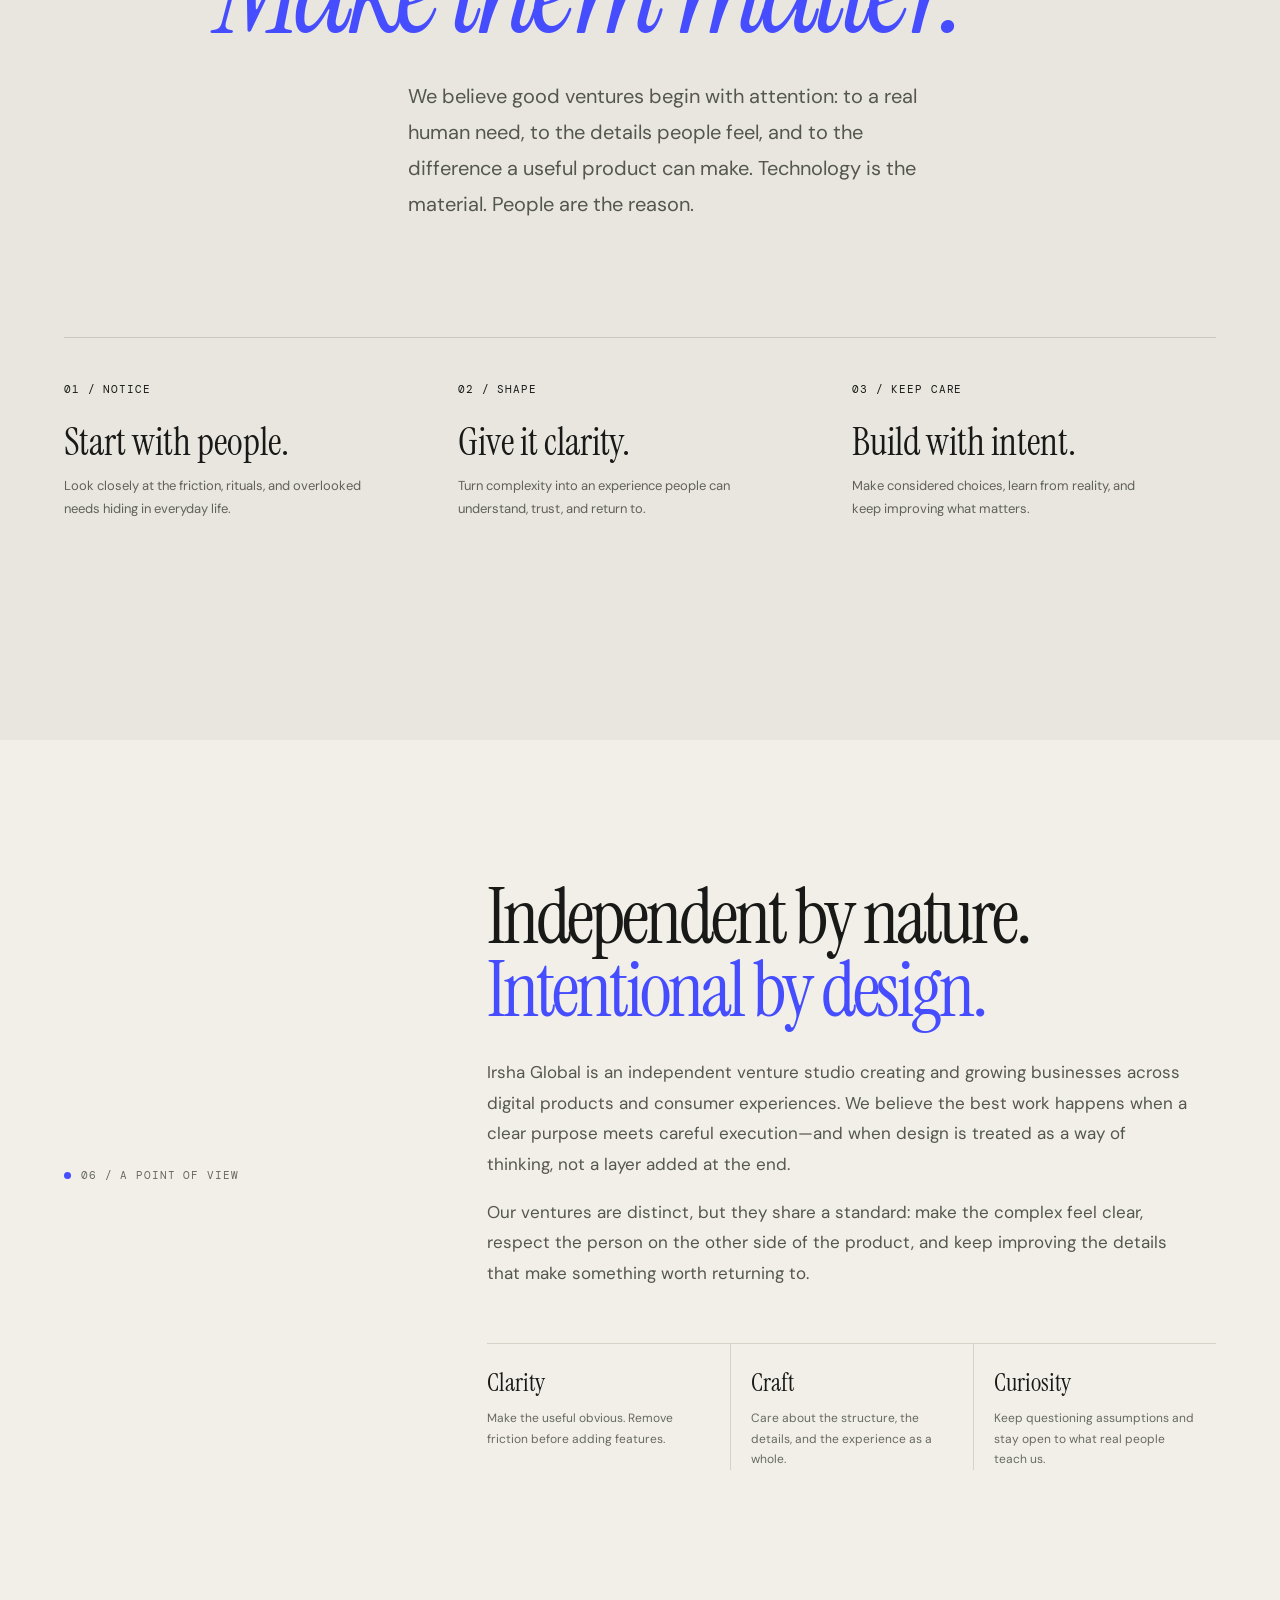
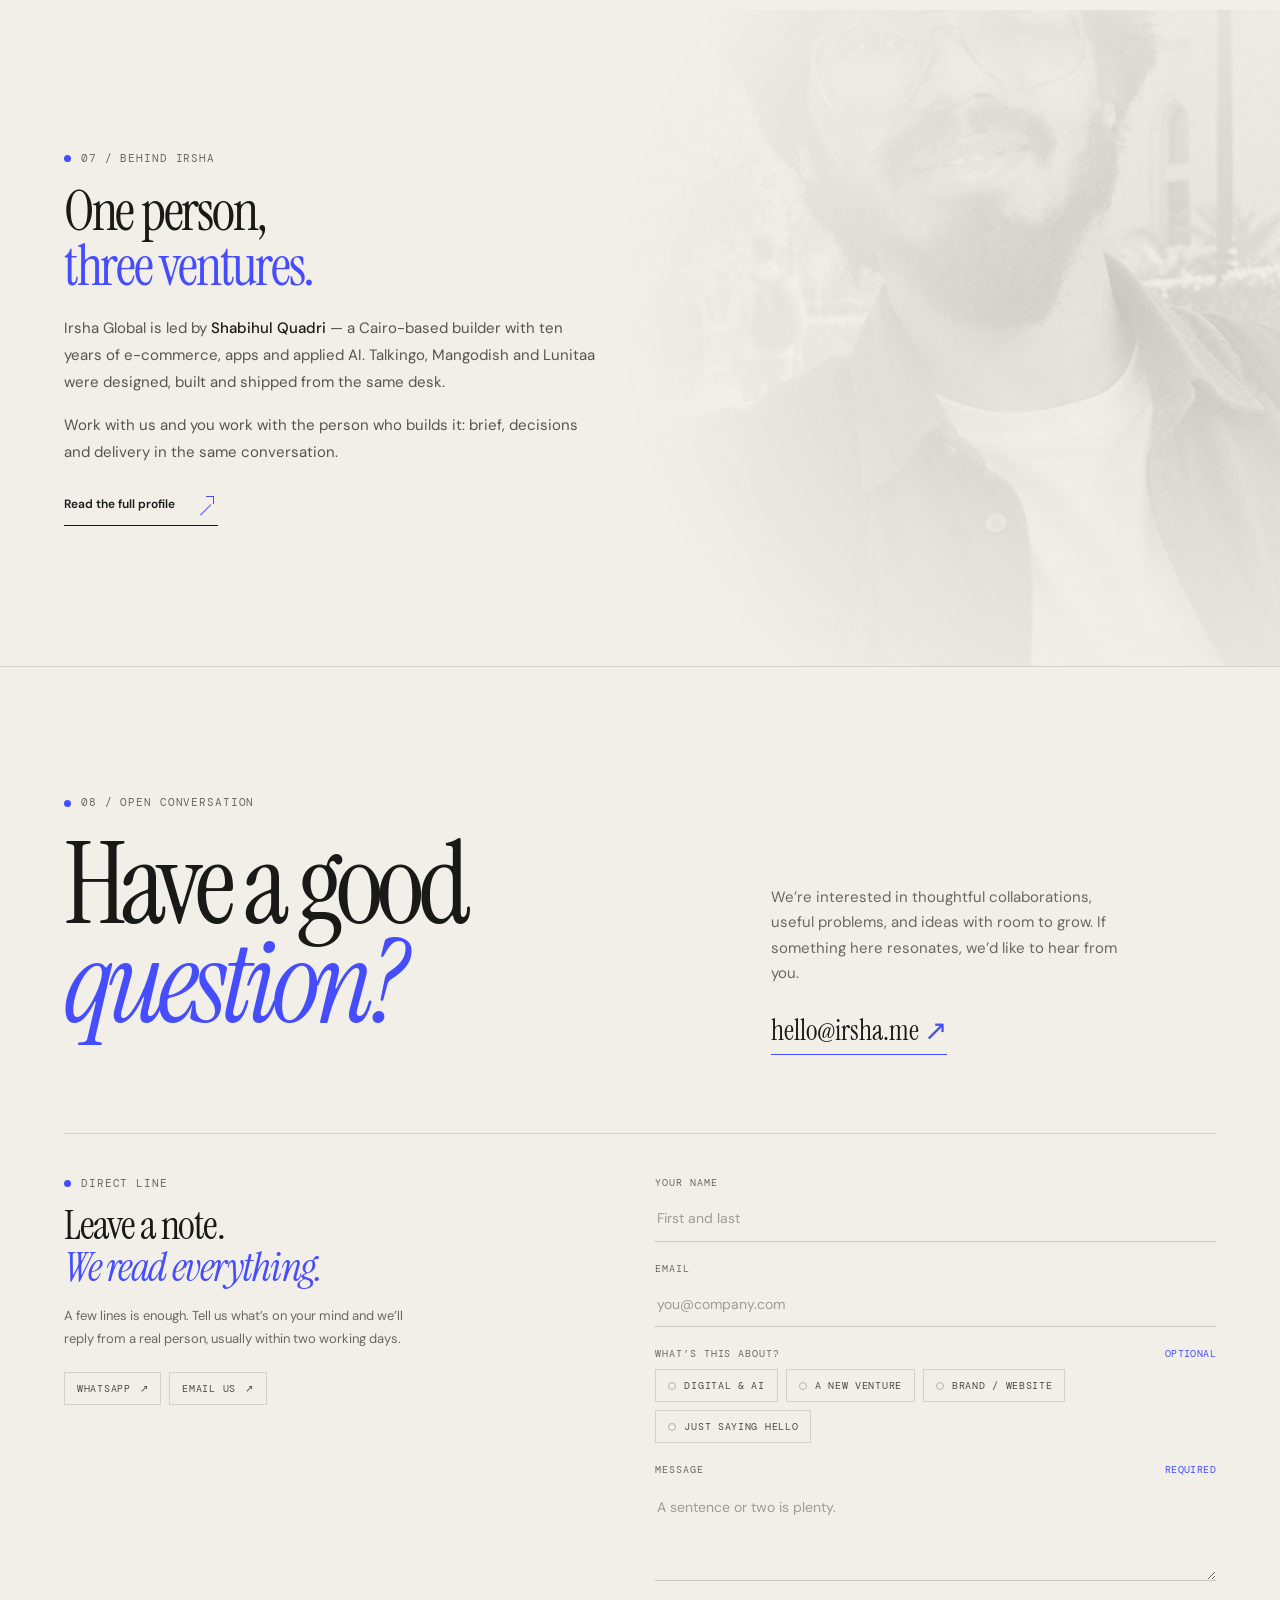
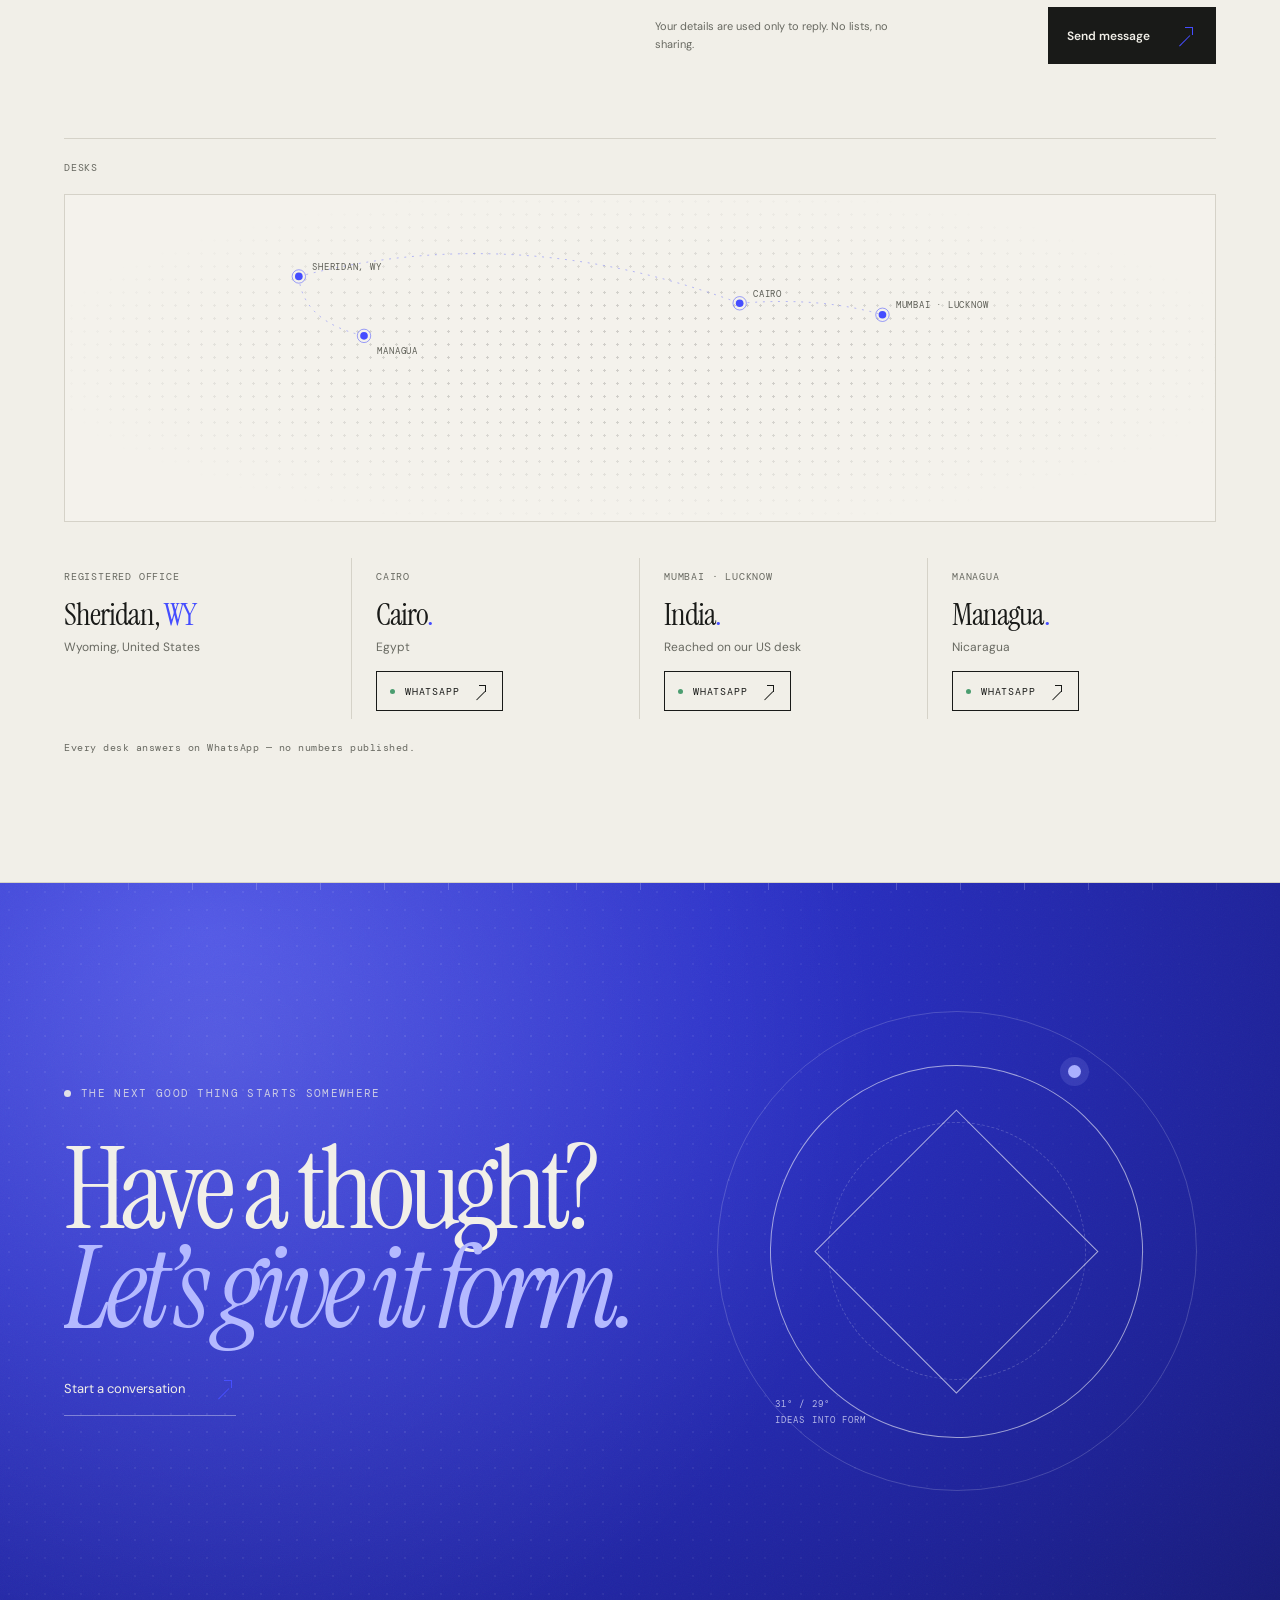
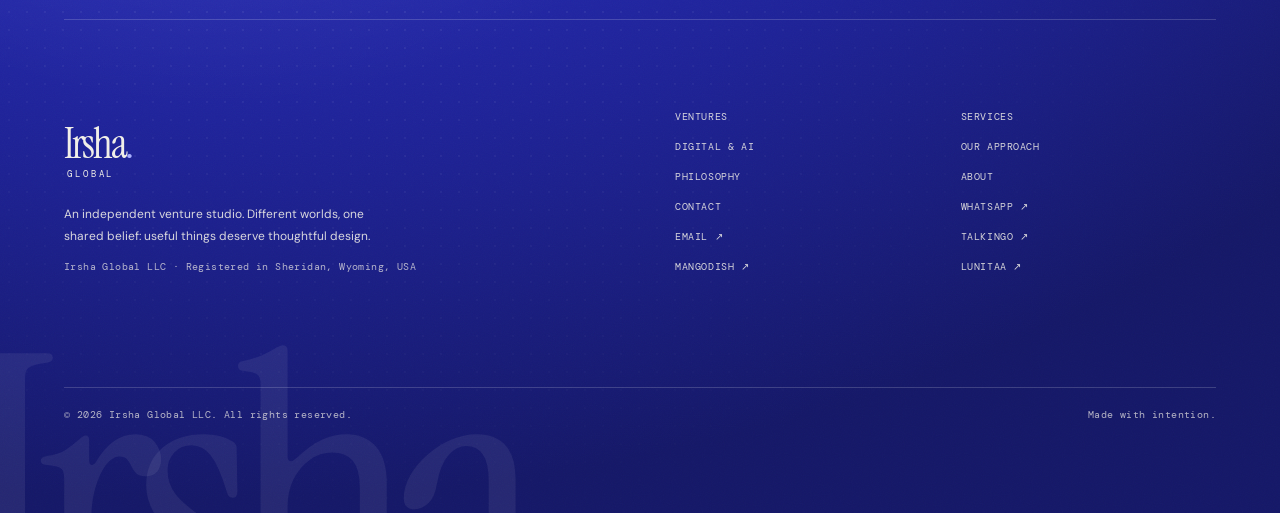
==== commit 700dd116: "feat: founder portrait as background plate, deeper personal page, atlas cleanup - Founder photo beco" ====
--- a/index.html
+++ b/index.html
@@ -302,15 +302,15 @@
 .form-status b{font-weight:600}
 @media(max-width:900px){.cform{grid-template-columns:1fr}}
 /* Behind Irsha */
-.behind-grid{display:grid;grid-template-columns:.6fr 1.4fr;gap:clamp(24px,4vw,68px);align-items:center}
-.behind-portrait{position:relative;border:1px solid var(--line);background:#e4e1d7;overflow:hidden;aspect-ratio:9/10;max-width:330px}
-.behind-portrait img{width:100%;height:100%;object-fit:cover;display:block;filter:grayscale(.2) contrast(1.03);transition:transform .8s cubic-bezier(.2,.7,.2,1),filter .5s}
-.behind-portrait:hover img{transform:scale(1.035);filter:none}
+.behind{position:relative;overflow:hidden;isolation:isolate}
+.behind-bg{position:absolute;right:-8%;bottom:-22%;z-index:0;width:min(60%,760px);height:150%;pointer-events:none;opacity:.17;display:block;-webkit-mask-image:radial-gradient(ellipse at 70% 48%,#000 4%,transparent 72%);mask-image:radial-gradient(ellipse at 70% 48%,#000 4%,transparent 72%)}
+.behind-bg img{width:100%;height:100%;object-fit:cover;object-position:50% 20%;display:block;filter:grayscale(1) contrast(1.06)}
+.behind-inner{position:relative;z-index:1;max-width:640px}
 .behind h2{font:clamp(34px,4.4vw,62px)/.96 var(--serif);font-weight:400;letter-spacing:-.04em;margin:18px 0 22px}
-.behind p{font-size:15px;line-height:1.8;color:#55564f;max-width:560px;margin:0 0 16px}
+.behind p{font-size:15px;line-height:1.8;color:#55564f;max-width:540px;margin:0 0 16px}
 .behind p strong{color:var(--ink);font-weight:500}
 .behind .text-link{margin-top:10px}
-@media(max-width:850px){.behind-grid{grid-template-columns:1fr;gap:26px}.behind-portrait{max-width:100%}}
+@media(max-width:850px){.behind-bg{right:-22%;bottom:-8%;width:88%;height:120%;opacity:.14}.behind-inner{max-width:none}}
 
 </style>
 <script type="application/ld+json">{"@context":"https://schema.org","@type":"Organization","@id":"https://irsha.me/#organization","name":"Irsha Global","legalName":"Irsha Global LLC","url":"https://irsha.me/","description":"Independent venture studio building thoughtful digital products across language learning, hospitality technology, and everyday design.","email":"hello@irsha.me","foundingDate":"2024","logo":"https://irsha.me/assets/apple-touch-icon.png","image":"https://irsha.me/assets/og-image.png","address":{"@type":"PostalAddress","addressLocality":"Sheridan","addressRegion":"WY","addressCountry":"US"},"contactPoint":[{"@type":"ContactPoint","contactType":"customer support","areaServed":["US","IN"],"url":"https://irsha.me/#contact"},{"@type":"ContactPoint","contactType":"customer support","areaServed":"EG","availableLanguage":["en","ar"],"url":"https://irsha.me/#contact"},{"@type":"ContactPoint","contactType":"customer support","areaServed":"NI","availableLanguage":["en","es"],"url":"https://irsha.me/#contact"}],"makesOffer":[{"@type":"Offer","itemOffered":{"@type":"Service","name":"Business digitalisation","description":"Internal tools, dashboards, bookings, payments and automation that replace manual, spreadsheet-driven work.","url":"https://irsha.me/#transform","provider":{"@id":"https://irsha.me/#organization"}}},{"@type":"Offer","itemOffered":{"@type":"Service","name":"Applied AI","description":"Knowledge assistants, support triage, document workflows and operations copilots with a human in the loop.","url":"https://irsha.me/#transform","provider":{"@id":"https://irsha.me/#organization"}}}],"sameAs":["https://talkingo.ai","https://mangodish.com","https://lunitaa.com"],"knowsAbout":["Venture building","Website design and development","Brand identity","Digital product design","E-commerce experiences"]}</script>
@@ -342,7 +342,7 @@
 <section class="studio section" id="studio"><div class="wrap"><div class="section-head reveal"><div><div class="eyebrow">04 / The studio</div></div><div><h2>From a human need<br>to something <em class="accent">real.</em></h2><p>We work across the full arc of a venture: finding the right problem, shaping a useful experience, bringing it to market, and learning from what happens next.</p></div></div><div class="studio-grid reveal"><div class="studio-step"><span class="index">01 / Discover</span><h3>Find the signal.</h3><p>Look closely at people, friction, and unmet needs before deciding what deserves to exist.</p></div><div class="studio-step"><span class="index">02 / Define</span><h3>Give it form.</h3><p>Turn a clear opportunity into a focused proposition, a distinct identity, and a considered experience.</p></div><div class="studio-step"><span class="index">03 / Build</span><h3>Make it useful.</h3><p>Design and develop the product around clarity, reliability, and the details people actually feel.</p></div><div class="studio-step"><span class="index">04 / Evolve</span><h3>Learn in public.</h3><p>Launch with intent, listen to real usage, and improve the venture as its needs become clearer.</p></div></div><div class="studio-bottom reveal"><p>Not ideas for the sake of ideas.<br><em>Products with a reason to exist.</em></p><a class="btn" href="#contact">Build something meaningful <span class="irsha-arrow" aria-hidden="true"></span></a></div></div></section>
 <section class="philosophy section" id="philosophy"><div class="wrap philosophy-inner"><div class="eyebrow reveal">05 / The Irsha philosophy</div><div class="philosophy-statement reveal"><span class="philosophy-mark" aria-hidden="true">“</span><h2>Make fewer things.<br><em>Make them matter.</em></h2><p>We believe good ventures begin with attention: to a real human need, to the details people feel, and to the difference a useful product can make. Technology is the material. People are the reason.</p></div><div class="philosophy-rail reveal"><div><span class="index">01 / Notice</span><h3>Start with people.</h3><p>Look closely at the friction, rituals, and overlooked needs hiding in everyday life.</p></div><div><span class="index">02 / Shape</span><h3>Give it clarity.</h3><p>Turn complexity into an experience people can understand, trust, and return to.</p></div><div><span class="index">03 / Keep care</span><h3>Build with intent.</h3><p>Make considered choices, learn from reality, and keep improving what matters.</p></div></div></div></section>
 <section class="wrap section" id="about"><div class="about-grid"><div class="eyebrow reveal">06 / A point of view</div><div class="about-copy reveal"><h2>Independent by nature.<br><span class="accent">Intentional by design.</span></h2><p>Irsha Global is an independent venture studio creating and growing businesses across digital products and consumer experiences. We believe the best work happens when a clear purpose meets careful execution—and when design is treated as a way of thinking, not a layer added at the end.</p><p>Our ventures are distinct, but they share a standard: make the complex feel clear, respect the person on the other side of the product, and keep improving the details that make something worth returning to.</p><div class="principles"><div class="principle"><h3>Clarity</h3><p>Make the useful obvious. Remove friction before adding features.</p></div><div class="principle"><h3>Craft</h3><p>Care about the structure, the details, and the experience as a whole.</p></div><div class="principle"><h3>Curiosity</h3><p>Keep questioning assumptions and stay open to what real people teach us.</p></div></div></div></div></section>
-<section class="wrap section behind" id="behind"><div class="behind-grid"><div class="behind-portrait reveal"><img src="assets/portrait.jpg" alt="Shabihul Quadri, founder of Irsha Global" width="900" height="913" loading="lazy" decoding="async"></div><div class="reveal"><div class="eyebrow">07 / Behind Irsha</div><h2>One person,<br><span class="accent">three ventures.</span></h2><p>Irsha Global is led by <strong>Shabihul Quadri</strong> — a Cairo-based builder with ten years of e-commerce, apps and applied AI. Talkingo, Mangodish and Lunitaa were designed, built and shipped from the same desk.</p><p>Work with us and you work with the person who builds it: brief, decisions and delivery in the same conversation.</p><a class="text-link" href="qadri.html">Read the full profile <span class="irsha-arrow" aria-hidden="true"></span></a></div></div></section>
+<section class="wrap section behind" id="behind"><span class="behind-bg" aria-hidden="true"><img src="assets/portrait.jpg" alt="" loading="lazy" decoding="async" width="900" height="913"></span><div class="behind-inner reveal"><div class="eyebrow">07 / Behind Irsha</div><h2>One person,<br><span class="accent">three ventures.</span></h2><p>Irsha Global is led by <strong>Shabihul Quadri</strong> — a Cairo-based builder with ten years of e-commerce, apps and applied AI. Talkingo, Mangodish and Lunitaa were designed, built and shipped from the same desk.</p><p>Work with us and you work with the person who builds it: brief, decisions and delivery in the same conversation.</p><a class="text-link" href="qadri.html">Read the full profile <span class="irsha-arrow" aria-hidden="true"></span></a></div></section>
 <section class="wrap contact" id="contact"><div class="contact-inner"><div class="reveal"><div class="eyebrow">08 / Open conversation</div><h2>Have a good<br><em>question?</em></h2></div><div class="contact-right reveal"><p>We’re interested in thoughtful collaborations, useful problems, and ideas with room to grow. If something here resonates, we’d like to hear from you.</p><a class="contact-email" href="mailto:hello@irsha.me">hello@irsha.me <span class="accent">↗</span></a></div></div>
 <div class="cform reveal">
   <div class="cform-intro">
@@ -387,7 +387,7 @@
     <div class="form-status" id="cf-status" role="status" aria-live="polite"></div>
   </form>
 </div><div class="offices reveal"><p class="offices-lead">Desks</p>
-<div class="atlas" aria-hidden="true"><svg viewBox="0 0 1200 340" role="presentation"><g fill="none" stroke="#191a18" stroke-opacity=".09"><path d="M0 68h1200M0 136h1200M0 204h1200M0 272h1200"/><path d="M150 0v340M300 0v340M450 0v340M600 0v340M750 0v340M900 0v340M1050 0v340"/></g><g><path class="atlas-line" d="M244 85Q470 26 704 113"/><path class="atlas-line" d="M704 113Q788 106 853 125"/><path class="atlas-line" d="M244 85Q248 132 312 147"/></g><g><circle class="atlas-node-ring" cx="244" cy="85" r="7"/><circle class="atlas-node" cx="244" cy="85" r="4"/><circle class="atlas-node-ring" cx="704" cy="113" r="7" style="animation-delay:.7s"/><circle class="atlas-node" cx="704" cy="113" r="4"/><circle class="atlas-node-ring" cx="853" cy="125" r="7" style="animation-delay:1.4s"/><circle class="atlas-node" cx="853" cy="125" r="4"/><circle class="atlas-node-ring" cx="312" cy="147" r="7" style="animation-delay:2.1s"/><circle class="atlas-node" cx="312" cy="147" r="4"/></g><g><text class="atlas-label" x="258" y="78">Sheridan, WY</text><text class="atlas-label" x="718" y="106">Cairo</text><text class="atlas-label" x="867" y="118">Mumbai &middot; Lucknow</text><text class="atlas-label" x="326" y="166">Managua</text></g></svg></div>
+<div class="atlas" aria-hidden="true"><svg viewBox="0 0 1200 340" role="presentation"><g><path class="atlas-line" d="M244 85Q470 26 704 113"/><path class="atlas-line" d="M704 113Q788 106 853 125"/><path class="atlas-line" d="M244 85Q248 132 312 147"/></g><g><circle class="atlas-node-ring" cx="244" cy="85" r="7"/><circle class="atlas-node" cx="244" cy="85" r="4"/><circle class="atlas-node-ring" cx="704" cy="113" r="7" style="animation-delay:.7s"/><circle class="atlas-node" cx="704" cy="113" r="4"/><circle class="atlas-node-ring" cx="853" cy="125" r="7" style="animation-delay:1.4s"/><circle class="atlas-node" cx="853" cy="125" r="4"/><circle class="atlas-node-ring" cx="312" cy="147" r="7" style="animation-delay:2.1s"/><circle class="atlas-node" cx="312" cy="147" r="4"/></g><g><text class="atlas-label" x="258" y="78">Sheridan, WY</text><text class="atlas-label" x="718" y="106">Cairo</text><text class="atlas-label" x="867" y="118">Mumbai &middot; Lucknow</text><text class="atlas-label" x="326" y="166">Managua</text></g></svg></div>
 <div class="offices-grid">
 <div class="office"><span class="office-label">Registered office</span><h3>Sheridan, <i>WY</i></h3><p>Wyoming, United States</p></div>
 <div class="office"><span class="office-label">Cairo</span><h3>Cairo<i>.</i></h3><p>Egypt</p><a class="office-wa" href="https://wa.me/201032154805" target="_blank" rel="noopener noreferrer" aria-label="Chat with the Cairo desk on WhatsApp"><span class="wa-live"></span>WhatsApp<span class="irsha-arrow" aria-hidden="true"></span></a></div>
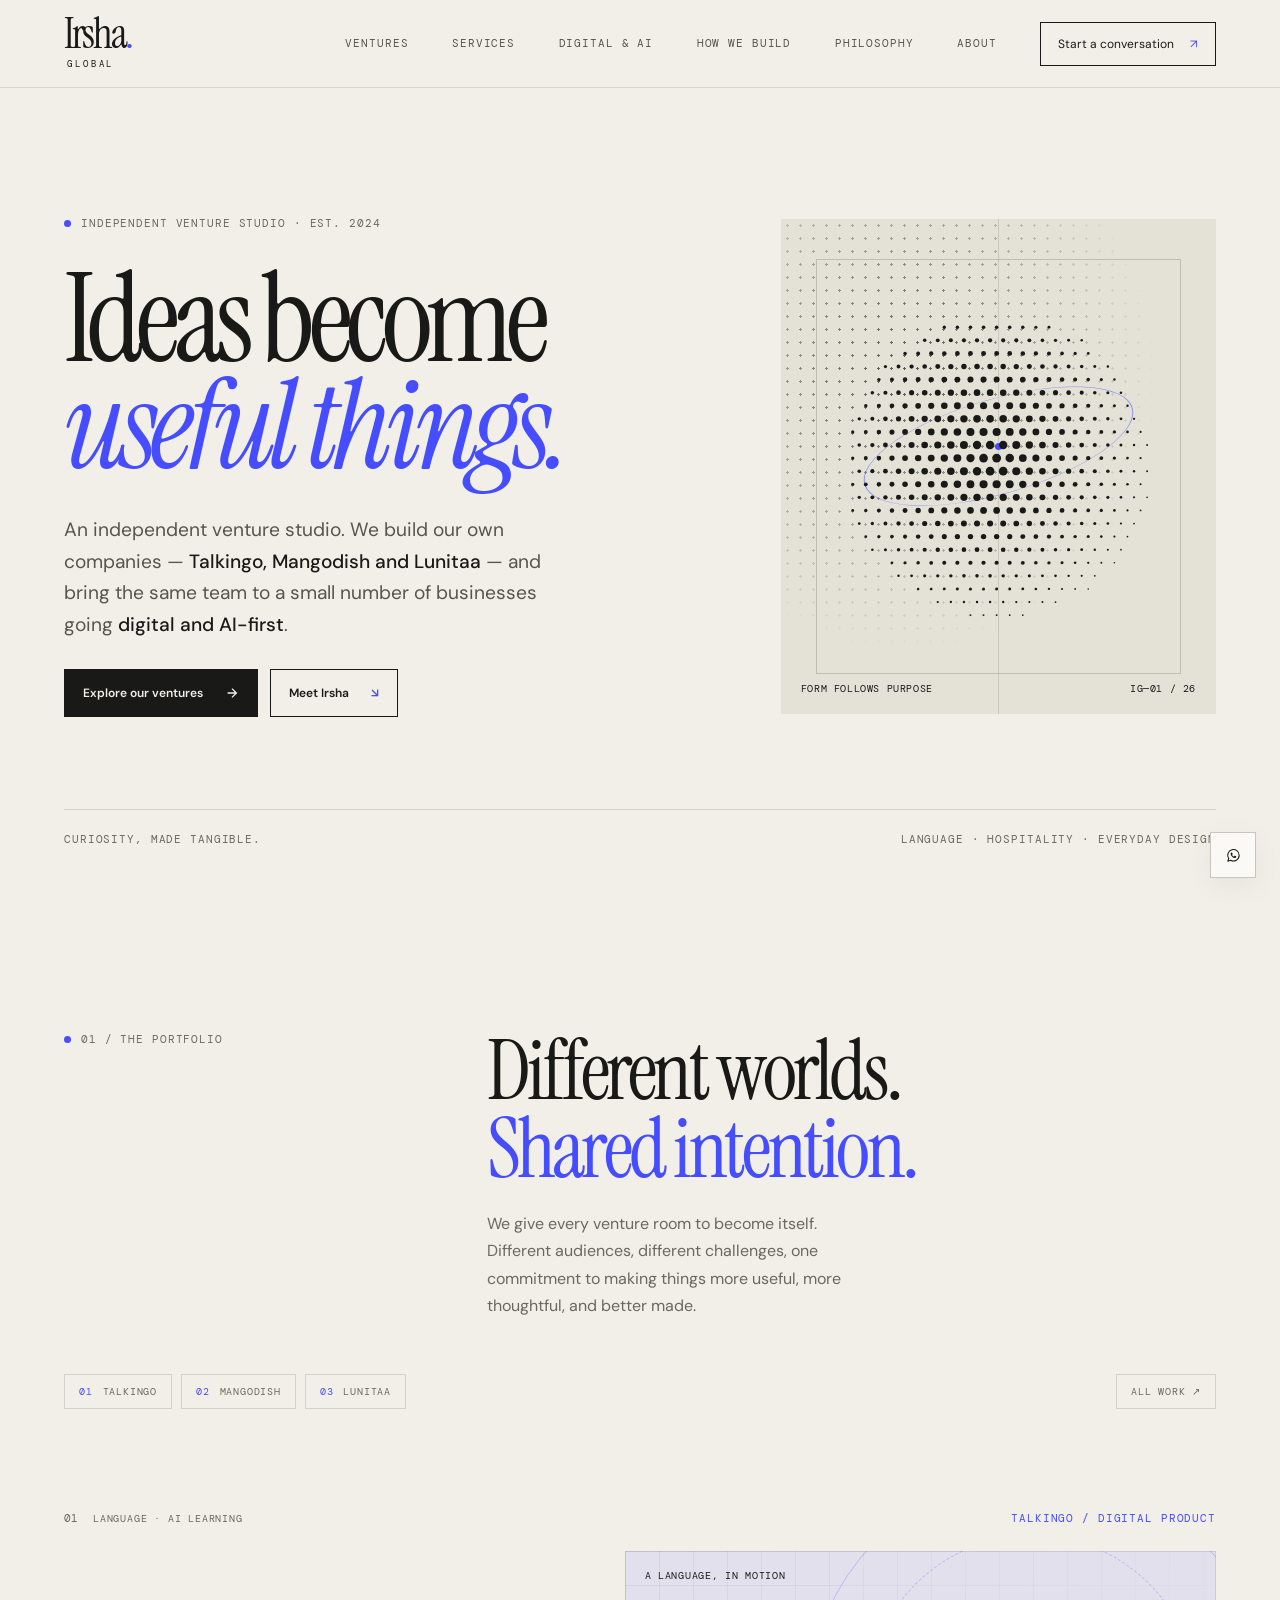
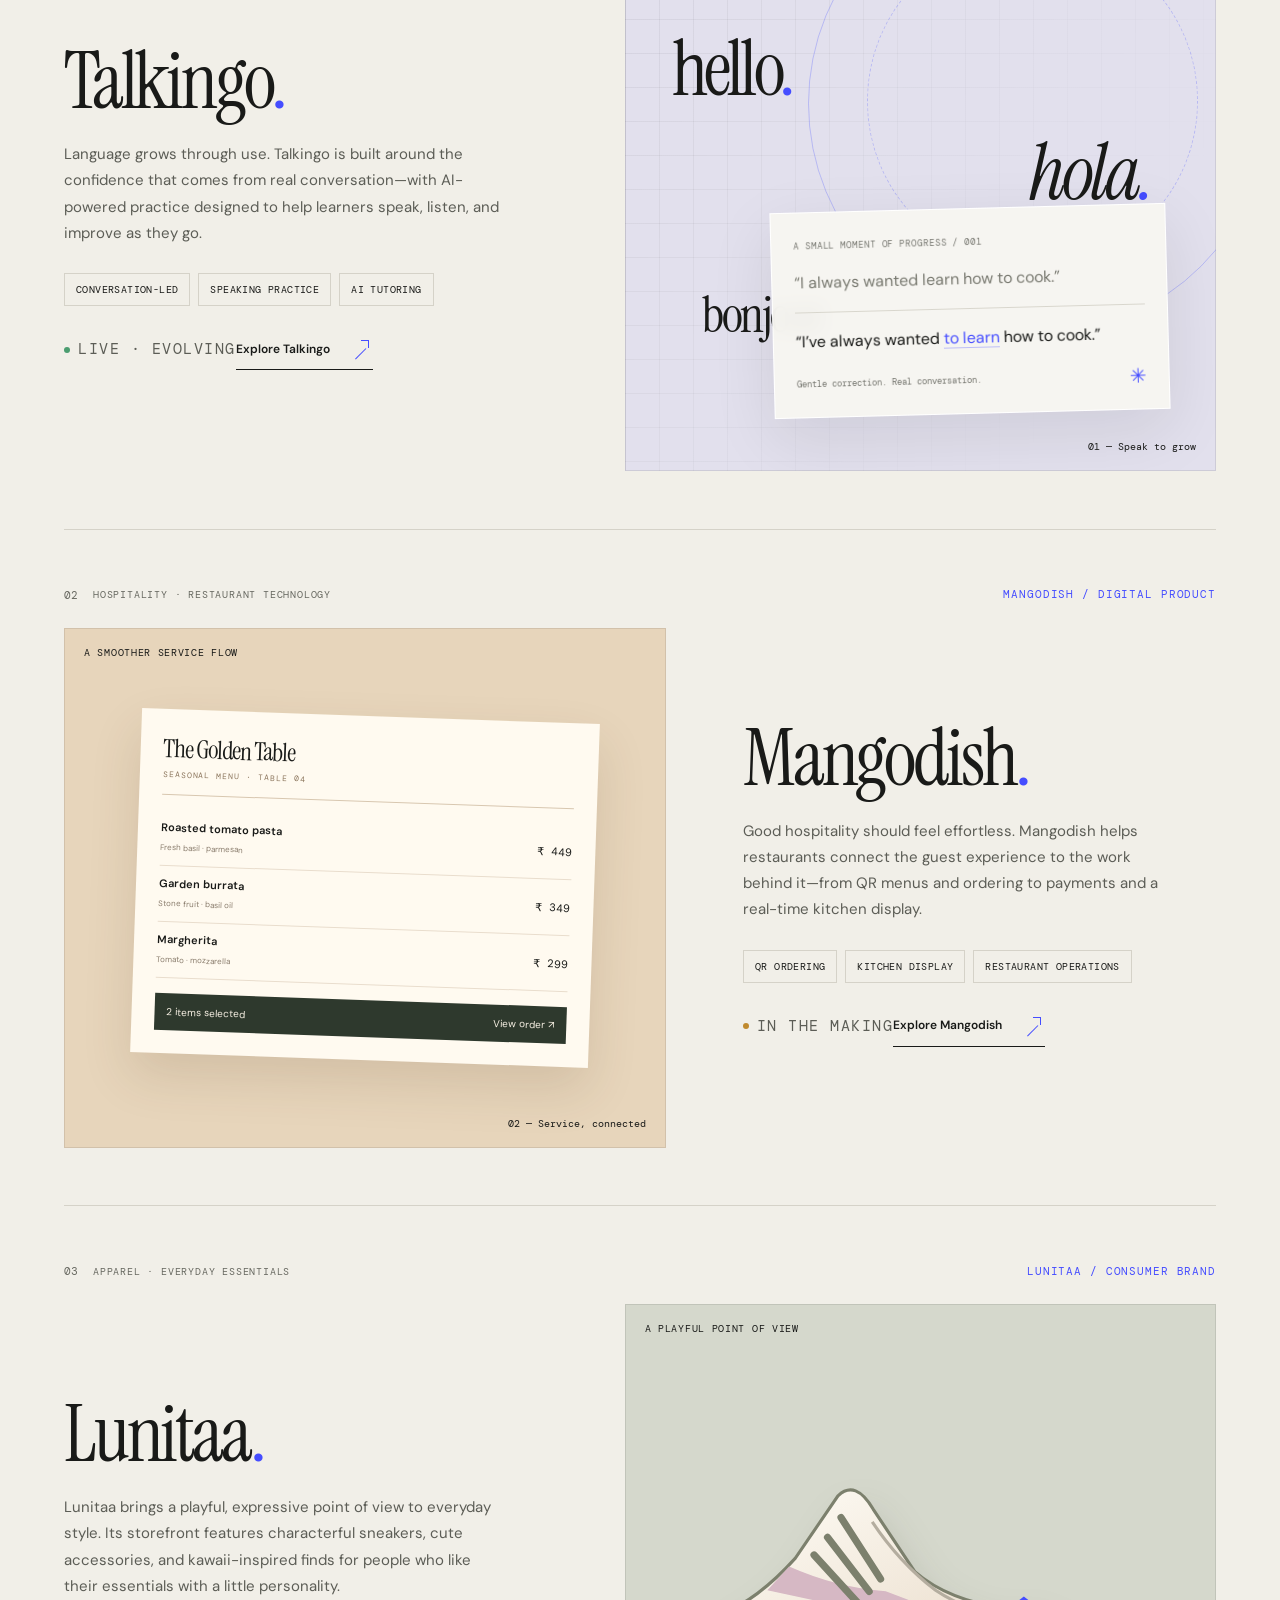
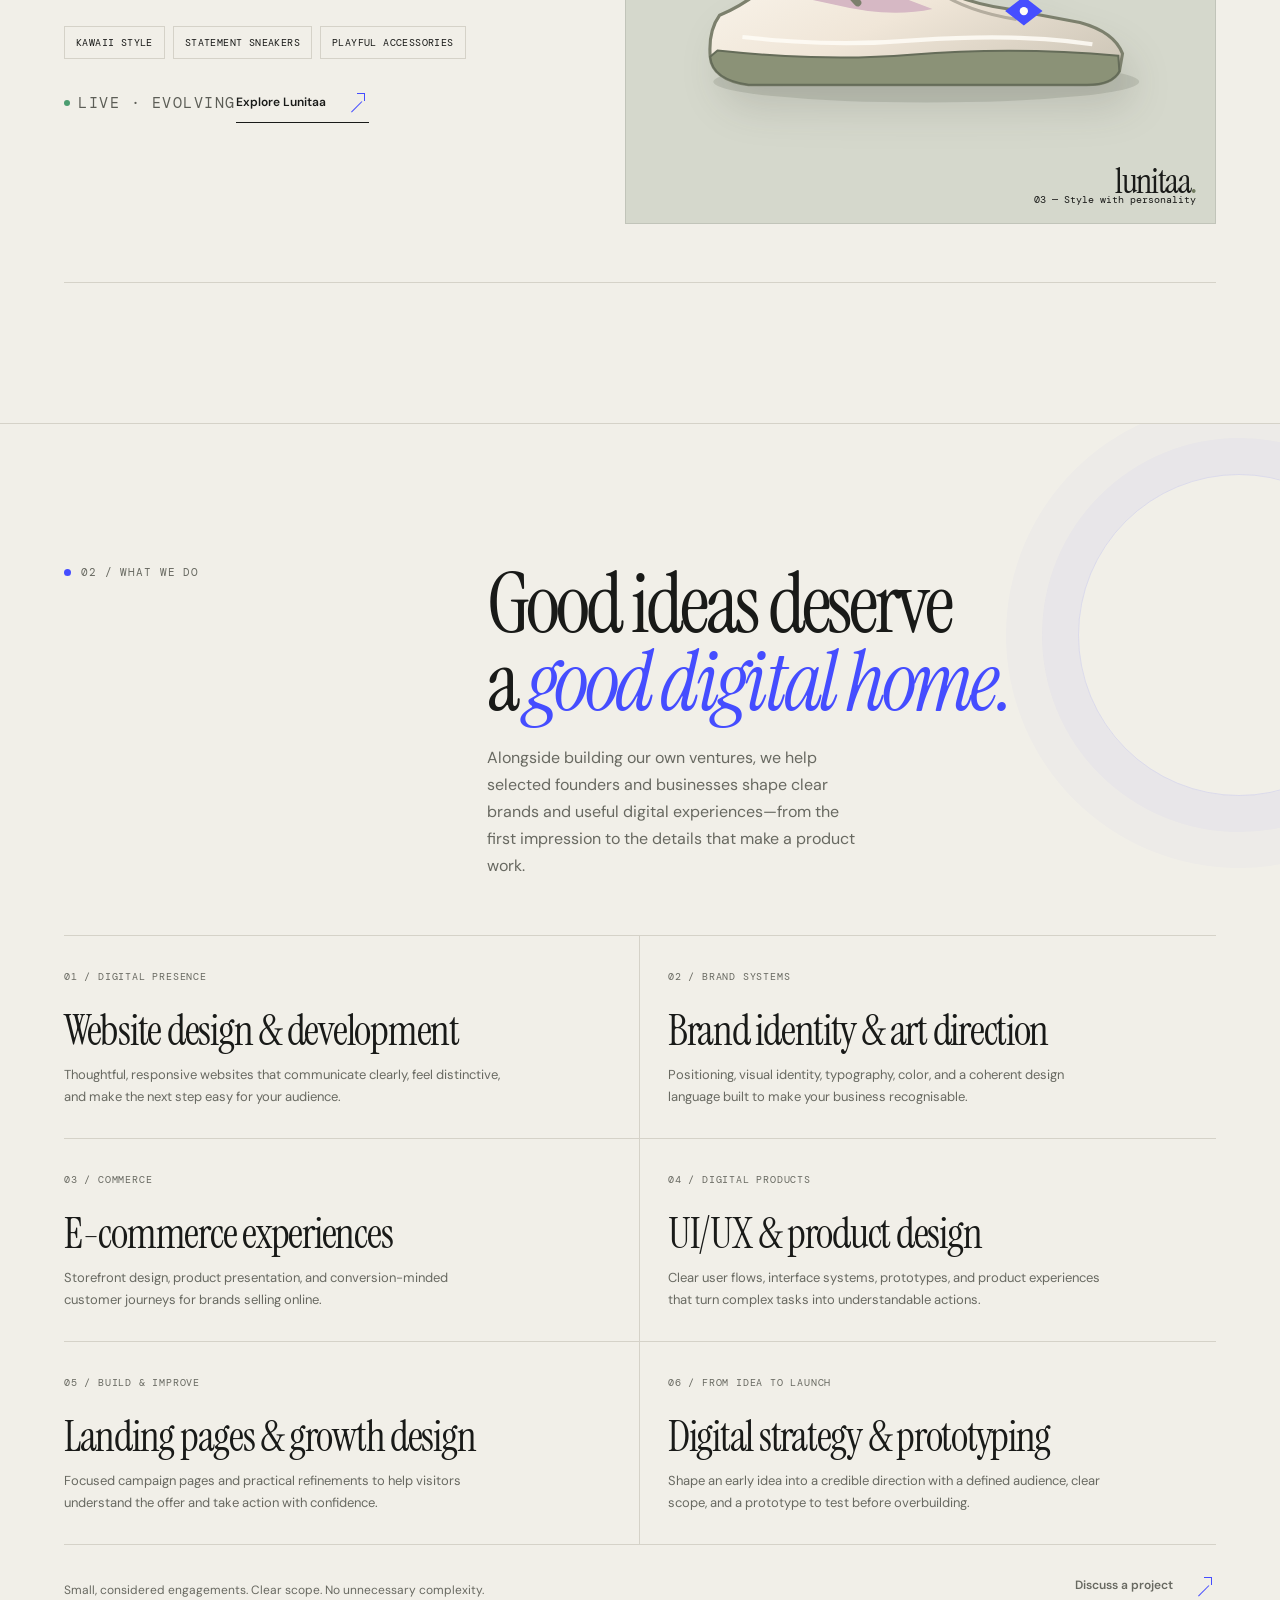
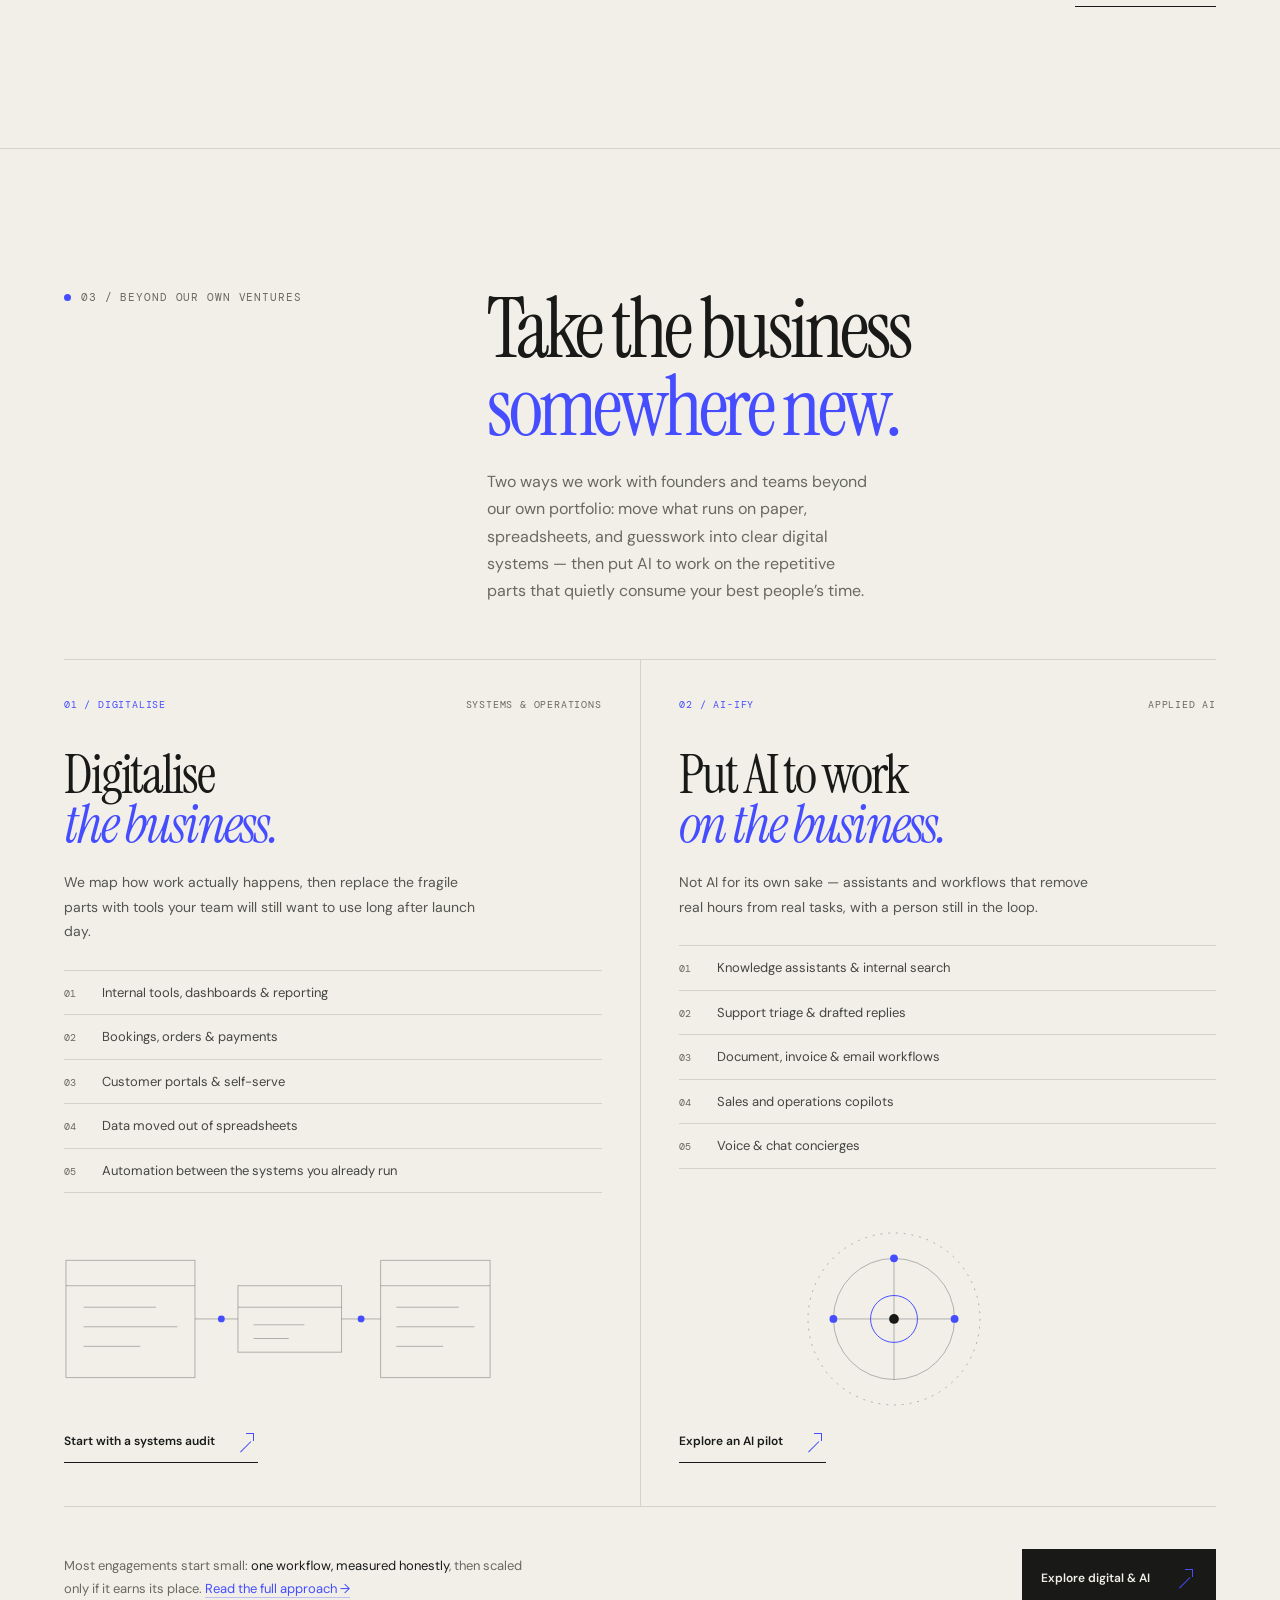
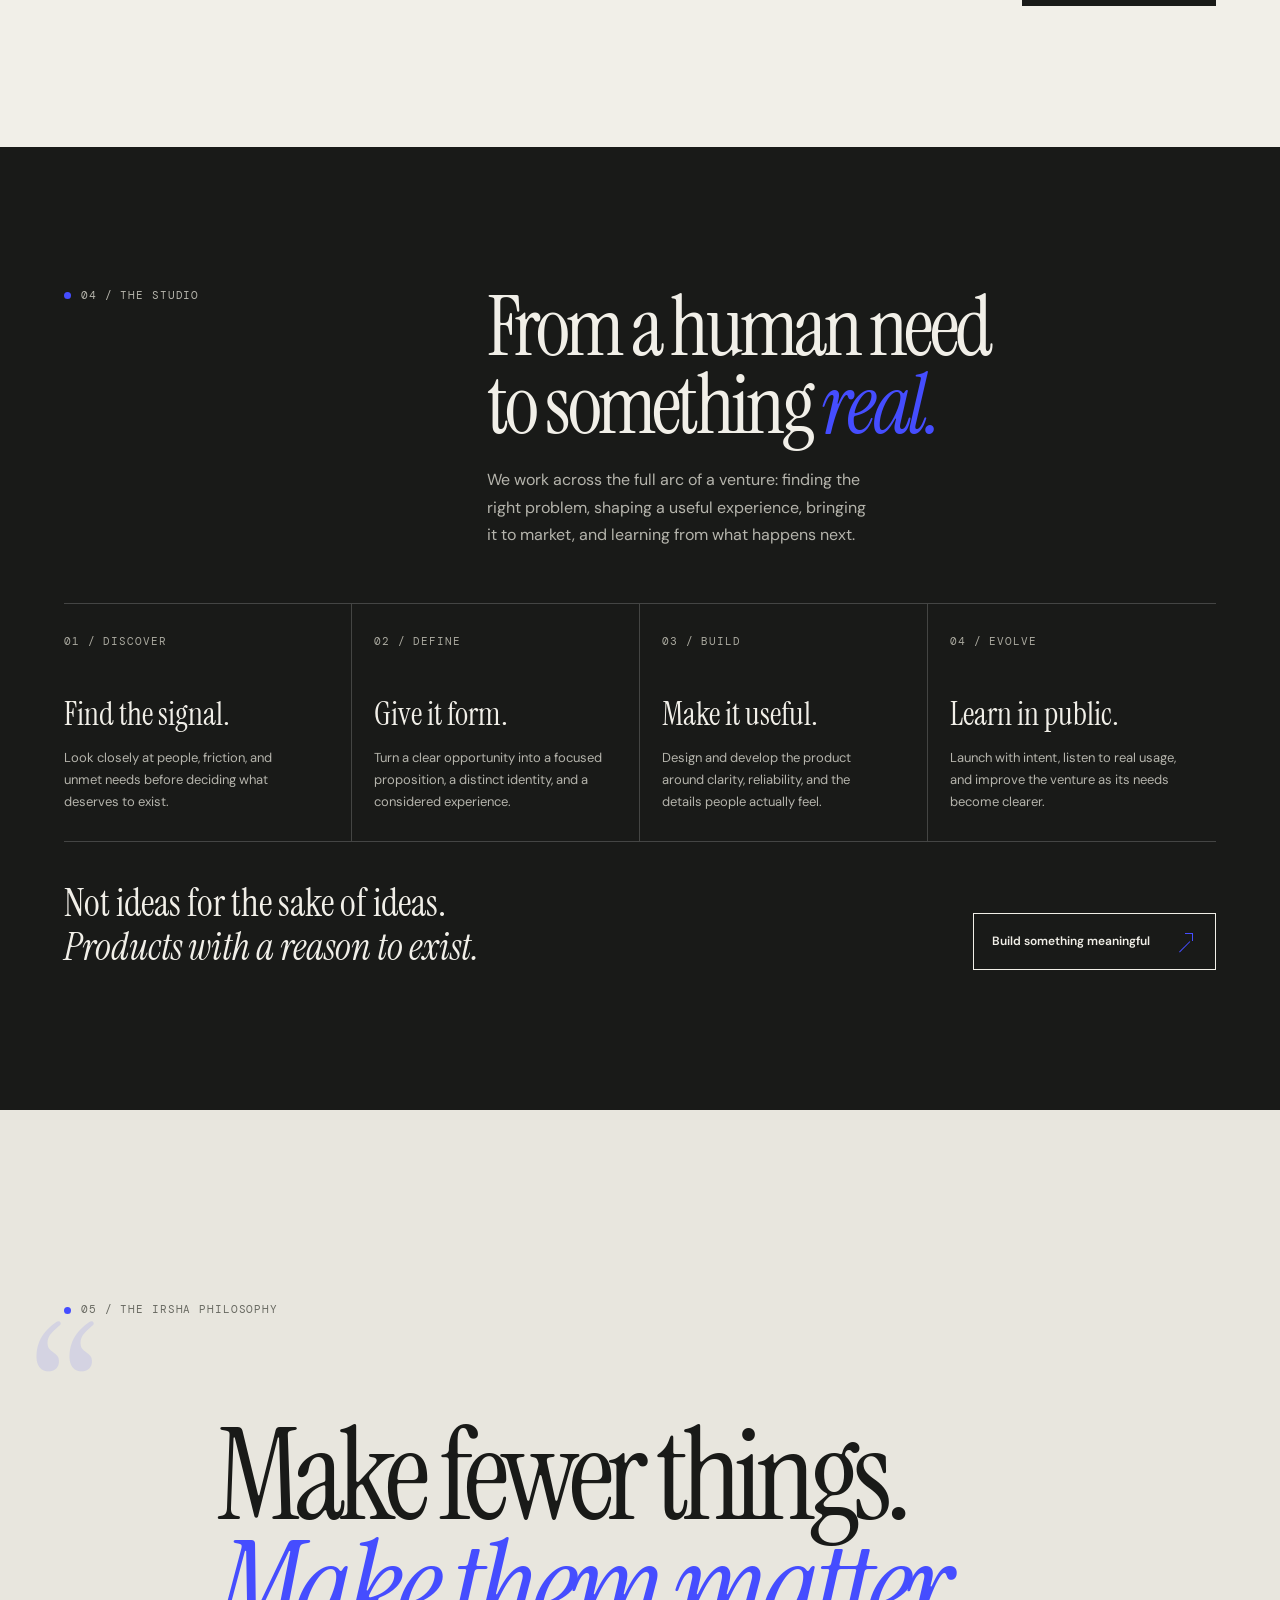
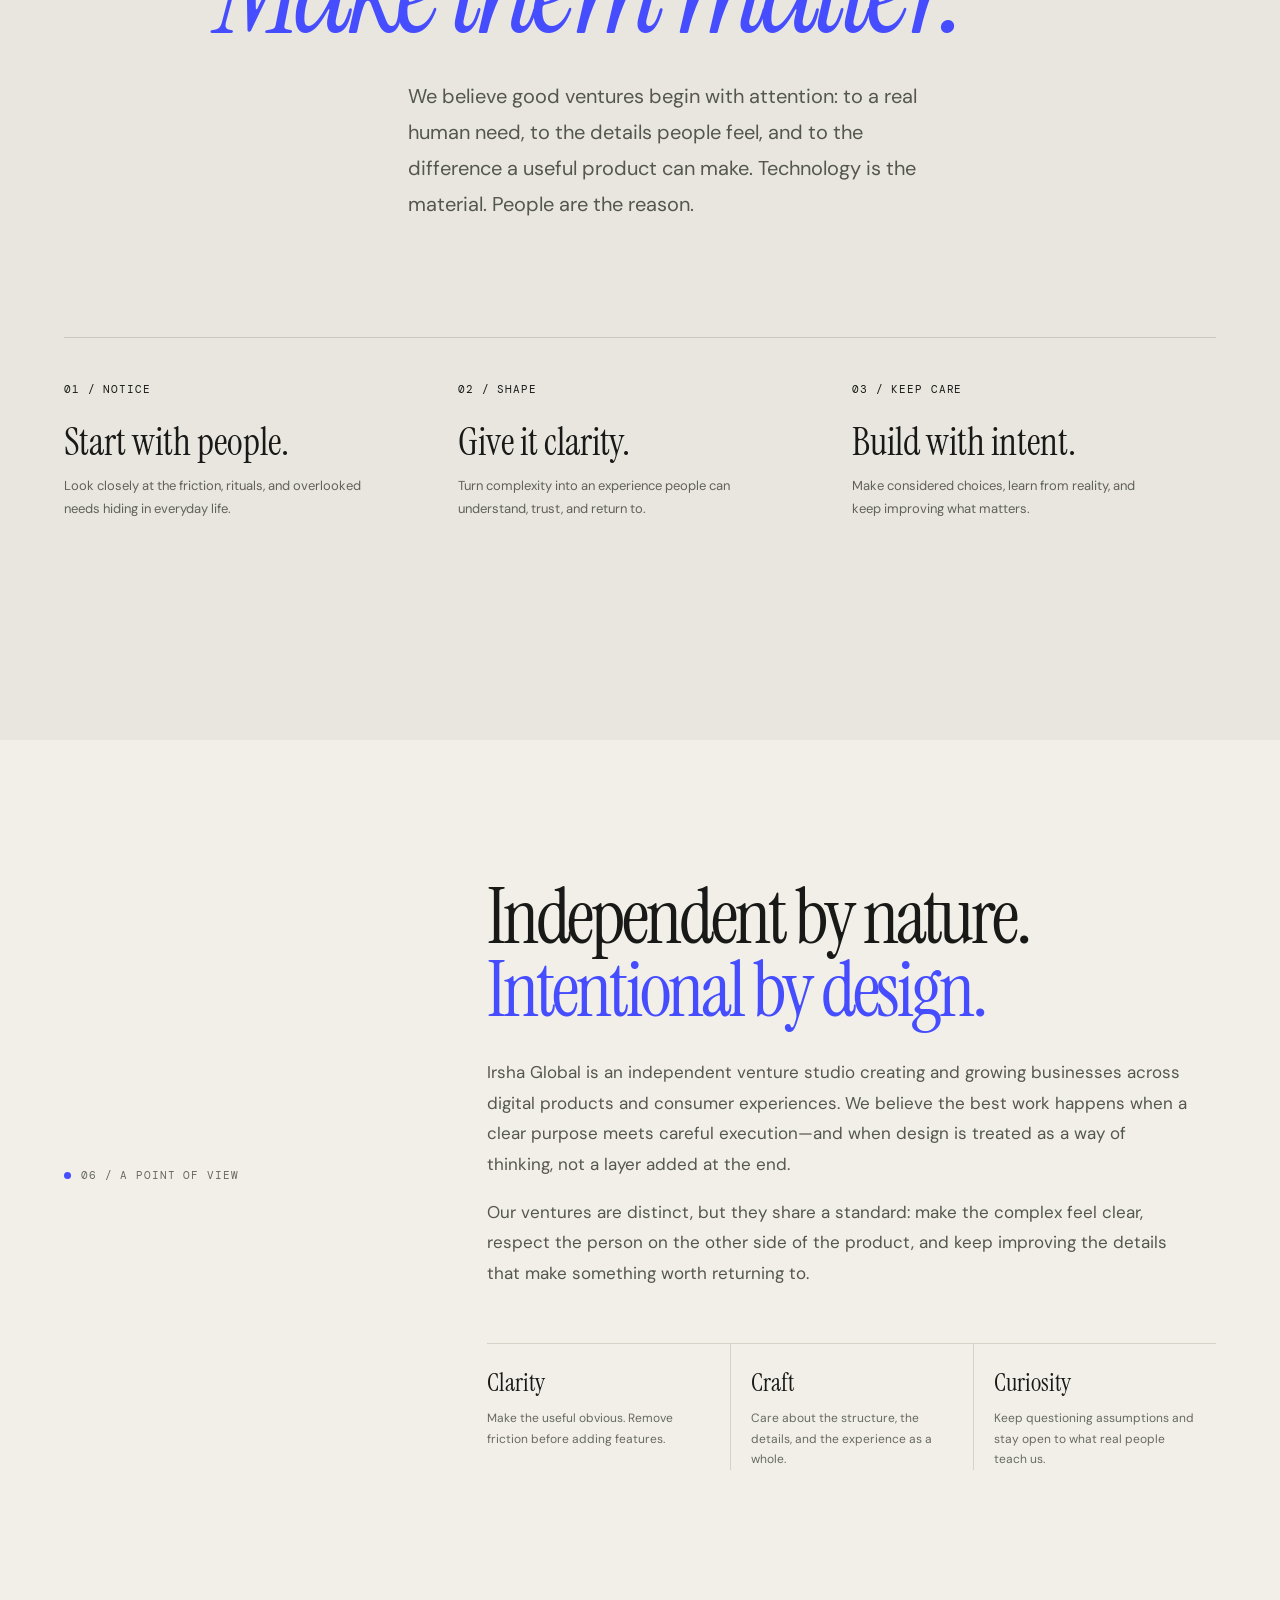
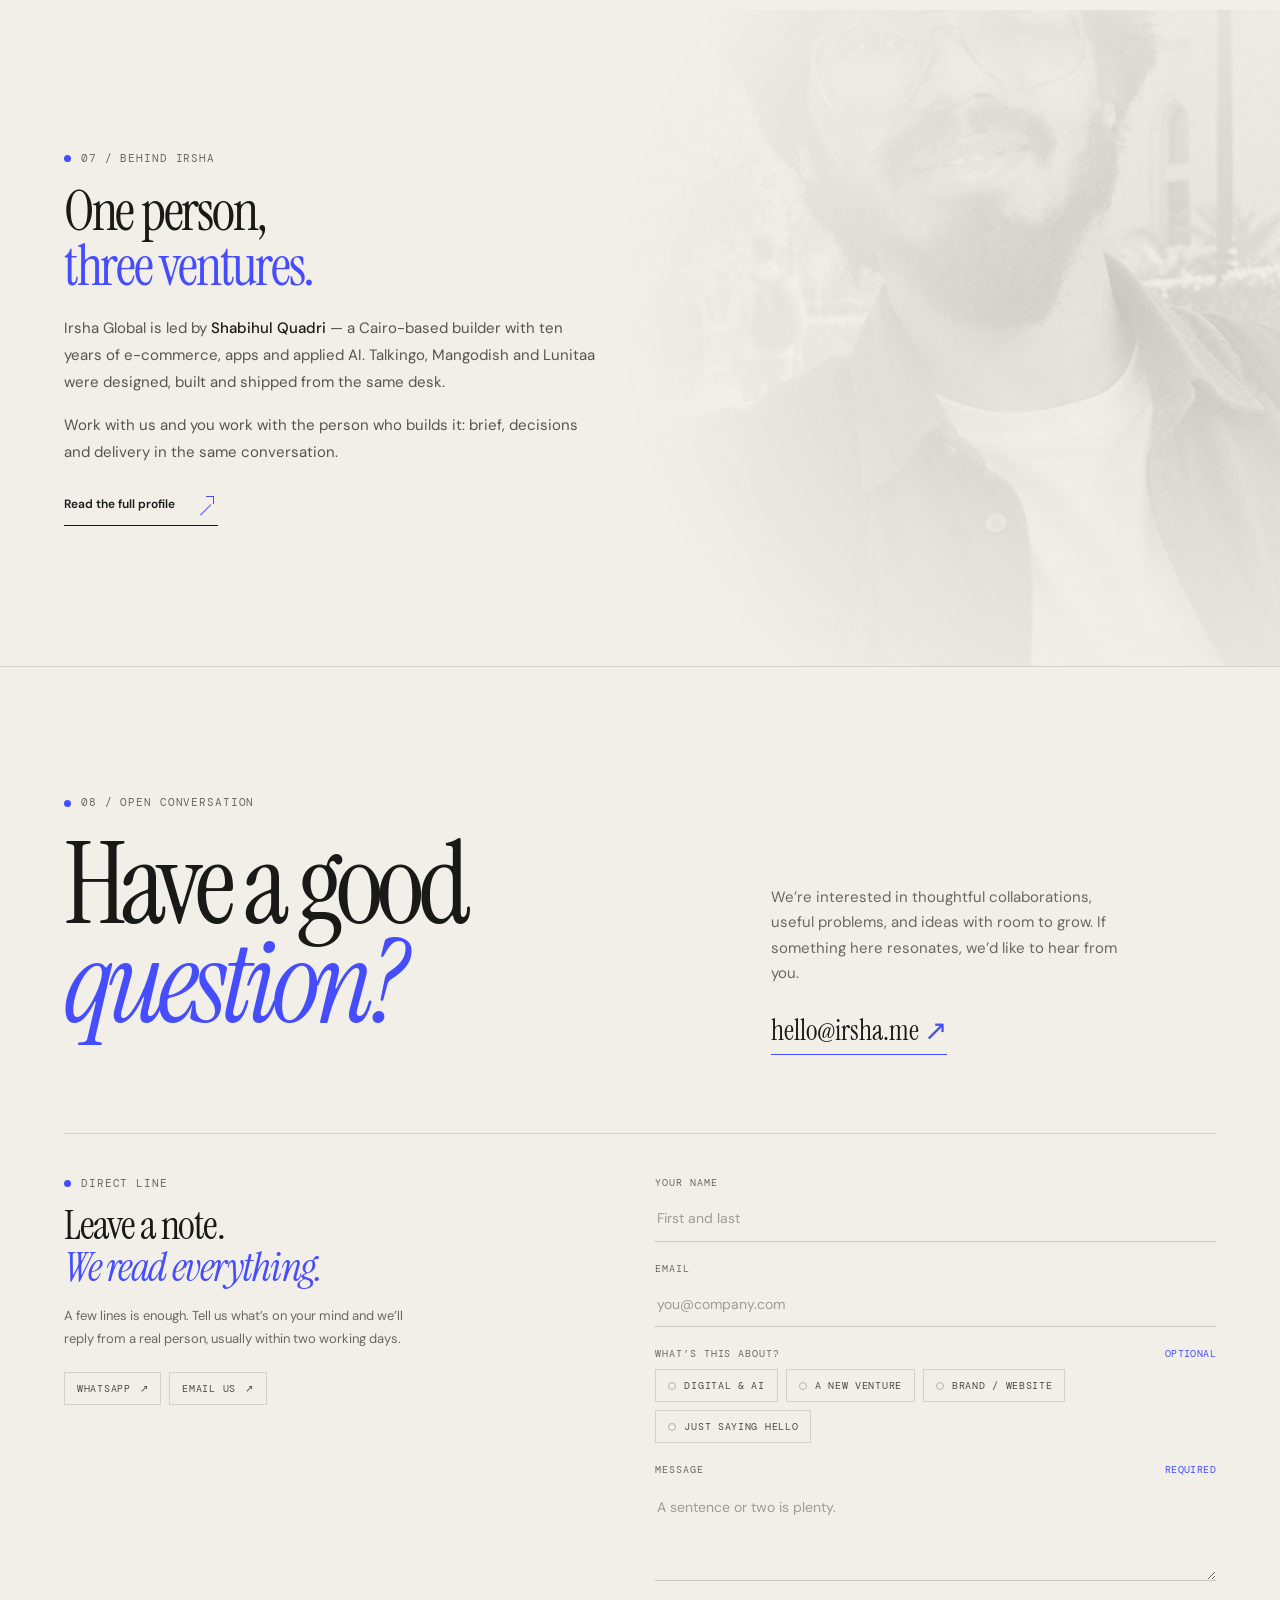
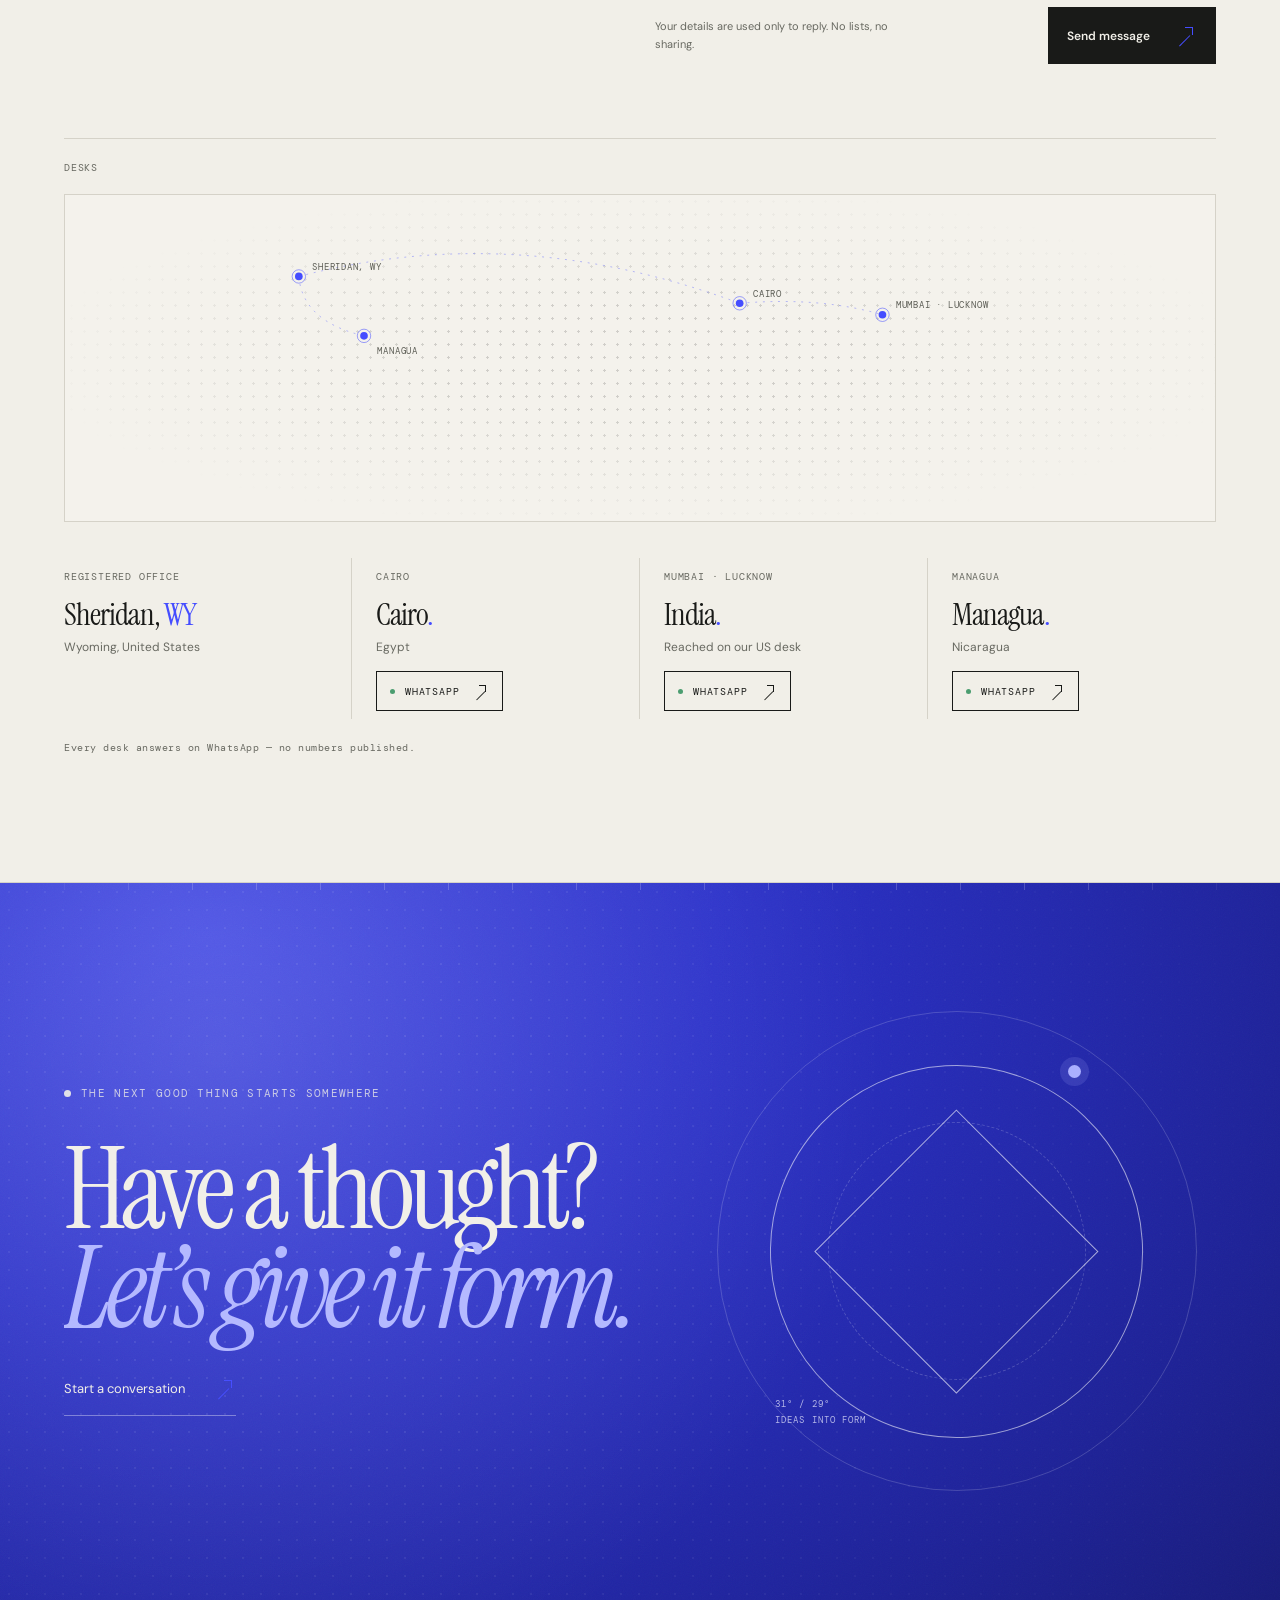
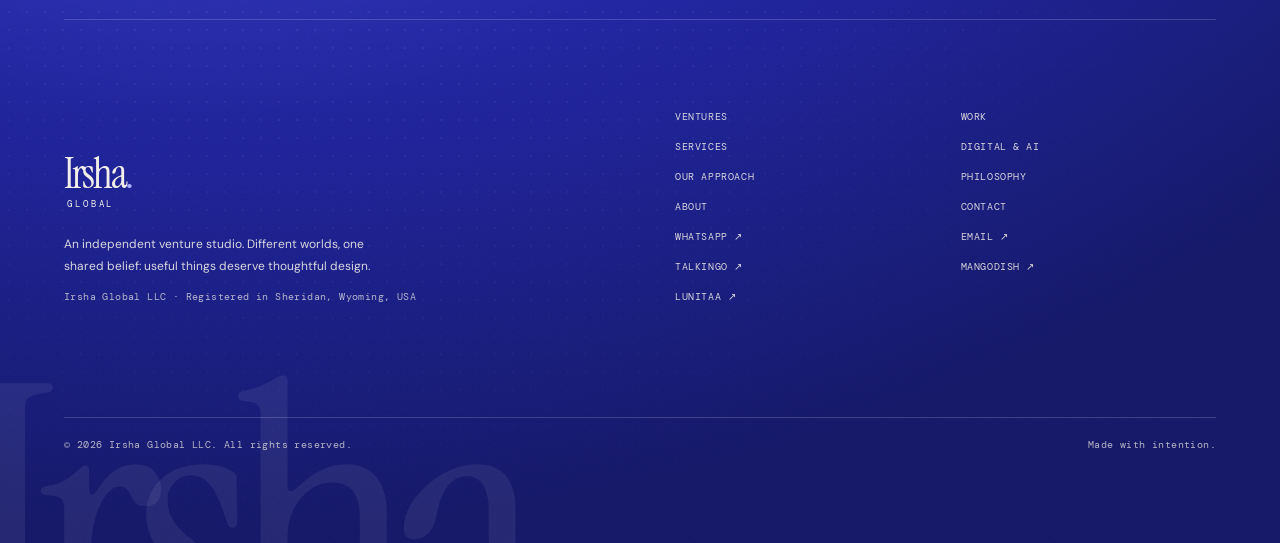
==== commit d366c441: "feat: work gallery with live site windows, plus subtle in-progress status - New work.html: five proj" ====
--- a/index.html
+++ b/index.html
@@ -312,7 +312,12 @@
 .behind .text-link{margin-top:10px}
 @media(max-width:850px){.behind-bg{right:-22%;bottom:-8%;width:88%;height:120%;opacity:.14}.behind-inner{max-width:none}}
 
-</style>
+.venture-status{display:inline-flex;align-items:center;gap:8px;font:10px var(--mono);letter-spacing:.1em;text-transform:uppercase;color:var(--muted);margin:18px 0 0}
+.venture-status:before{content:'';width:6px;height:6px;border-radius:50%;background:#c08a2e;animation:statusBeat 2.4s ease-out infinite}
+.venture-status.is-live:before{background:#4b9d70}
+@keyframes statusBeat{0%{box-shadow:0 0 0 0 #4b9d7059}70%{box-shadow:0 0 0 6px transparent}100%{box-shadow:0 0 0 0 transparent}}
+.jump-more{display:inline-flex;align-items:center;gap:10px;font:10px var(--mono);letter-spacing:.08em;text-transform:uppercase;color:var(--blue);border-bottom:1px solid #454dff4d;padding-bottom:6px;margin-left:auto}
+.jump-more:hover{color:var(--ink);border-color:var(--ink)}</style>
 <script type="application/ld+json">{"@context":"https://schema.org","@type":"Organization","@id":"https://irsha.me/#organization","name":"Irsha Global","legalName":"Irsha Global LLC","url":"https://irsha.me/","description":"Independent venture studio building thoughtful digital products across language learning, hospitality technology, and everyday design.","email":"hello@irsha.me","foundingDate":"2024","logo":"https://irsha.me/assets/apple-touch-icon.png","image":"https://irsha.me/assets/og-image.png","address":{"@type":"PostalAddress","addressLocality":"Sheridan","addressRegion":"WY","addressCountry":"US"},"contactPoint":[{"@type":"ContactPoint","contactType":"customer support","areaServed":["US","IN"],"url":"https://irsha.me/#contact"},{"@type":"ContactPoint","contactType":"customer support","areaServed":"EG","availableLanguage":["en","ar"],"url":"https://irsha.me/#contact"},{"@type":"ContactPoint","contactType":"customer support","areaServed":"NI","availableLanguage":["en","es"],"url":"https://irsha.me/#contact"}],"makesOffer":[{"@type":"Offer","itemOffered":{"@type":"Service","name":"Business digitalisation","description":"Internal tools, dashboards, bookings, payments and automation that replace manual, spreadsheet-driven work.","url":"https://irsha.me/#transform","provider":{"@id":"https://irsha.me/#organization"}}},{"@type":"Offer","itemOffered":{"@type":"Service","name":"Applied AI","description":"Knowledge assistants, support triage, document workflows and operations copilots with a human in the loop.","url":"https://irsha.me/#transform","provider":{"@id":"https://irsha.me/#organization"}}}],"sameAs":["https://talkingo.ai","https://mangodish.com","https://lunitaa.com"],"knowsAbout":["Venture building","Website design and development","Brand identity","Digital product design","E-commerce experiences"]}</script>
 <script type="application/ld+json">{"@context":"https://schema.org","@type":"WebSite","@id":"https://irsha.me/#website","name":"Irsha Global","url":"https://irsha.me/","inLanguage":"en","publisher":{"@id":"https://irsha.me/#organization"}}</script>
 </head>
@@ -325,11 +330,11 @@
 <main id="top">
 <section class="wrap hero"><div class="hero-copy"><div class="eyebrow hero-kicker">Independent venture studio · Est. 2024</div><h1>Ideas become<br><em>useful things.</em></h1><p class="hero-lede">An independent venture studio. We build our own companies — <strong>Talkingo, Mangodish and Lunitaa</strong> — and bring the same team to a small number of businesses going <strong>digital and AI-first</strong>.</p><div class="actions"><a class="btn btn-dark" href="#ventures">Explore our ventures <svg viewBox="0 0 16 16" fill="none" stroke="currentColor" stroke-width="1.5"><path d="M3 8h10M8 3l5 5-5 5"/></svg></a><a class="btn btn-quiet" href="#about">Meet Irsha <span class="accent">↘</span></a></div></div><div class="hero-art" aria-hidden="true"><div class="art-field"><div class="dot-constellation" aria-hidden="true"></div><span class="a-ring" aria-hidden="true"></span><span class="a-dot" aria-hidden="true"></span><div class="a-sphere" aria-hidden="true"><svg viewBox="0 0 300 300" role="presentation"><g id="halftone" fill="#191a18"></g></svg></div><div class="art-note"><span>Form follows purpose</span><span>IG—01 / 26</span></div></div></div><div class="hero-foot mono"><span>Curiosity, made tangible.</span><span>Language · Hospitality · Everyday design</span></div></section>
 <section class="wrap section" id="ventures"><div class="section-head reveal"><div><div class="eyebrow">01 / The portfolio</div></div><div><h2>Different worlds.<br><span class="accent">Shared intention.</span></h2><p>We give every venture room to become itself. Different audiences, different challenges, one commitment to making things more useful, more thoughtful, and better made.</p></div></div>
-<nav class="venture-jump reveal" aria-label="Jump to a venture"><a href="#talkingo"><b>01</b>Talkingo</a><a href="#mangodish"><b>02</b>Mangodish</a><a href="#lunitaa"><b>03</b>Lunitaa</a></nav>
+<nav class="venture-jump reveal" aria-label="Jump to a venture"><a href="#talkingo"><b>01</b>Talkingo</a><a href="#mangodish"><b>02</b>Mangodish</a><a href="#lunitaa"><b>03</b>Lunitaa</a><a class="jump-more" href="work.html">All work &#8599;</a></nav>
 <div class="portfolio">
-<article class="venture reveal" id="talkingo"><div class="venture-top"><div class="venture-label"><span class="venture-index">01</span><span class="venture-kind">Language · AI learning</span></div><span class="index">Talkingo / Digital product</span></div><div class="venture-content"><div class="venture-copy"><h3>Talkingo<span class="accent">.</span></h3><p>Language grows through use. Talkingo is built around the confidence that comes from real conversation—with AI-powered practice designed to help learners speak, listen, and improve as they go.</p><div class="venture-tags"><span class="tag">Conversation-led</span><span class="tag">Speaking practice</span><span class="tag">AI tutoring</span></div><a class="text-link" href="https://talkingo.ai" target="_blank" rel="noopener noreferrer">Explore Talkingo <span class="irsha-arrow" aria-hidden="true"></span></a></div><div class="visual talkingo-visual talkingo-art"><span class="visual-label">A language, in motion</span><div class="talkingo-art-grid" aria-hidden="true"></div><div class="talkingo-orbit orbit-one"></div><div class="talkingo-orbit orbit-two"></div><div class="talkingo-word word-hello">hello<span>.</span></div><div class="talkingo-word word-hola">hola<span>.</span></div><div class="talkingo-word word-bonjour">bonjour<span>.</span></div><div class="talkingo-dialogue"><span class="dialogue-label">A SMALL MOMENT OF PROGRESS / 001</span><p class="dialogue-user">“I always wanted learn how to cook.”</p><div class="dialogue-rule"></div><p class="dialogue-corrected">“I’ve always wanted <em>to learn</em> how to cook.”</p><div class="dialogue-foot"><span>Gentle correction. Real conversation.</span><span class="dialogue-spark">✳</span></div></div><span class="visual-number">01 — Speak to grow</span></div></div></article>
-<article class="venture reveal" id="mangodish"><div class="venture-top"><div class="venture-label"><span class="venture-index">02</span><span class="venture-kind">Hospitality · Restaurant technology</span></div><span class="index">Mangodish / Digital product</span></div><div class="venture-content"><div class="venture-copy"><h3>Mangodish<span class="accent">.</span></h3><p>Good hospitality should feel effortless. Mangodish helps restaurants connect the guest experience to the work behind it—from QR menus and ordering to payments and a real-time kitchen display.</p><div class="venture-tags"><span class="tag">QR ordering</span><span class="tag">Kitchen display</span><span class="tag">Restaurant operations</span></div><a class="text-link" href="https://mangodish.com" target="_blank" rel="noopener noreferrer">Explore Mangodish <span class="irsha-arrow" aria-hidden="true"></span></a></div><div class="visual mango-visual"><span class="visual-label">A smoother service flow</span><div class="menu-board"><div class="menu-brand">The Golden Table</div><div class="menu-sub">Seasonal menu · Table 04</div><div class="menu-rule"></div><div class="dish"><div><b>Roasted tomato pasta</b><small>Fresh basil · parmesan</small></div><span class="dish-price">₹ 449</span></div><div class="dish"><div><b>Garden burrata</b><small>Stone fruit · basil oil</small></div><span class="dish-price">₹ 349</span></div><div class="dish"><div><b>Margherita</b><small>Tomato · mozzarella</small></div><span class="dish-price">₹ 299</span></div><div class="order-bar"><span>2 items selected</span><span>View order ↗</span></div></div><span class="visual-number">02 — Service, connected</span></div></div></article>
-<article class="venture reveal" id="lunitaa"><div class="venture-top"><div class="venture-label"><span class="venture-index">03</span><span class="venture-kind">Apparel · Everyday essentials</span></div><span class="index">Lunitaa / Consumer brand</span></div><div class="venture-content"><div class="venture-copy"><h3>Lunitaa<span class="accent">.</span></h3><p>Lunitaa brings a playful, expressive point of view to everyday style. Its storefront features characterful sneakers, cute accessories, and kawaii-inspired finds for people who like their essentials with a little personality.</p><div class="venture-tags"><span class="tag">Kawaii style</span><span class="tag">Statement sneakers</span><span class="tag">Playful accessories</span></div><a class="text-link" href="https://lunitaa.com" target="_blank" rel="noopener noreferrer">Explore Lunitaa <span class="irsha-arrow" aria-hidden="true"></span></a></div><div class="visual lunitaa-visual"><span class="visual-label">A playful point of view</span><div class="shoe-illustration"><svg viewBox="0 0 520 330" role="img" aria-label="Stylized sneaker illustration"><defs><linearGradient id="shoeBody" x1="0" y1="0" x2="1" y2="1"><stop offset="0" stop-color="#fffdf7"/><stop offset=".55" stop-color="#f0e6d8"/><stop offset="1" stop-color="#c8c1b2"/></linearGradient></defs><ellipse cx="266" cy="278" rx="205" ry="20" fill="#31362b" opacity=".13"/><path d="M67 214 Q104 199 140 159 L181 99 Q198 83 215 112 L255 172 Q287 200 345 208 L414 221 Q447 230 455 251 L452 268 Q445 281 421 281 L95 281 Q60 276 58 254 Q56 229 67 214Z" fill="url(#shoeBody)" stroke="#7c806d" stroke-width="3"/><path d="M65 248 Q168 259 251 252 Q352 244 451 253 L452 268 Q445 281 421 281 L95 281 Q60 276 58 254Z" fill="#8b9277" stroke="#656c59" stroke-width="2"/><path d="M134 167 Q179 187 227 191 L272 208 Q231 217 178 204 L113 190Z" fill="#d6b8c4"/><path d="M184 120 L222 179 M171 139 L211 191 M158 156 L200 202" stroke="#7c806d" stroke-width="7" stroke-linecap="round"/><path d="M214 124 Q240 163 275 190 Q306 211 353 218" fill="none" stroke="#b4ad9f" stroke-width="3"/><path d="M89 235 Q175 245 257 238 Q356 231 426 242" fill="none" stroke="#fffdf7" stroke-width="4" opacity=".85"/><path d="M342 210 l18 -14 l18 14 l-18 14Z" fill="#454dff"/><circle cx="360" cy="210" r="4" fill="#fffdf7"/></svg></div><div class="lunitaa-stamp">lunitaa<i>.</i></div><span class="visual-number">03 — Style with personality</span></div></div></article>
+<article class="venture reveal" id="talkingo"><div class="venture-top"><div class="venture-label"><span class="venture-index">01</span><span class="venture-kind">Language · AI learning</span></div><span class="index">Talkingo / Digital product</span></div><div class="venture-content"><div class="venture-copy"><h3>Talkingo<span class="accent">.</span></h3><p>Language grows through use. Talkingo is built around the confidence that comes from real conversation—with AI-powered practice designed to help learners speak, listen, and improve as they go.</p><div class="venture-tags"><span class="tag">Conversation-led</span><span class="tag">Speaking practice</span><span class="tag">AI tutoring</span></div><p class="venture-status is-live">Live &middot; evolving</p><a class="text-link" href="https://talkingo.ai" target="_blank" rel="noopener noreferrer">Explore Talkingo <span class="irsha-arrow" aria-hidden="true"></span></a></div><div class="visual talkingo-visual talkingo-art"><span class="visual-label">A language, in motion</span><div class="talkingo-art-grid" aria-hidden="true"></div><div class="talkingo-orbit orbit-one"></div><div class="talkingo-orbit orbit-two"></div><div class="talkingo-word word-hello">hello<span>.</span></div><div class="talkingo-word word-hola">hola<span>.</span></div><div class="talkingo-word word-bonjour">bonjour<span>.</span></div><div class="talkingo-dialogue"><span class="dialogue-label">A SMALL MOMENT OF PROGRESS / 001</span><p class="dialogue-user">“I always wanted learn how to cook.”</p><div class="dialogue-rule"></div><p class="dialogue-corrected">“I’ve always wanted <em>to learn</em> how to cook.”</p><div class="dialogue-foot"><span>Gentle correction. Real conversation.</span><span class="dialogue-spark">✳</span></div></div><span class="visual-number">01 — Speak to grow</span></div></div></article>
+<article class="venture reveal" id="mangodish"><div class="venture-top"><div class="venture-label"><span class="venture-index">02</span><span class="venture-kind">Hospitality · Restaurant technology</span></div><span class="index">Mangodish / Digital product</span></div><div class="venture-content"><div class="venture-copy"><h3>Mangodish<span class="accent">.</span></h3><p>Good hospitality should feel effortless. Mangodish helps restaurants connect the guest experience to the work behind it—from QR menus and ordering to payments and a real-time kitchen display.</p><div class="venture-tags"><span class="tag">QR ordering</span><span class="tag">Kitchen display</span><span class="tag">Restaurant operations</span></div><p class="venture-status">In the making</p><a class="text-link" href="https://mangodish.com" target="_blank" rel="noopener noreferrer">Explore Mangodish <span class="irsha-arrow" aria-hidden="true"></span></a></div><div class="visual mango-visual"><span class="visual-label">A smoother service flow</span><div class="menu-board"><div class="menu-brand">The Golden Table</div><div class="menu-sub">Seasonal menu · Table 04</div><div class="menu-rule"></div><div class="dish"><div><b>Roasted tomato pasta</b><small>Fresh basil · parmesan</small></div><span class="dish-price">₹ 449</span></div><div class="dish"><div><b>Garden burrata</b><small>Stone fruit · basil oil</small></div><span class="dish-price">₹ 349</span></div><div class="dish"><div><b>Margherita</b><small>Tomato · mozzarella</small></div><span class="dish-price">₹ 299</span></div><div class="order-bar"><span>2 items selected</span><span>View order ↗</span></div></div><span class="visual-number">02 — Service, connected</span></div></div></article>
+<article class="venture reveal" id="lunitaa"><div class="venture-top"><div class="venture-label"><span class="venture-index">03</span><span class="venture-kind">Apparel · Everyday essentials</span></div><span class="index">Lunitaa / Consumer brand</span></div><div class="venture-content"><div class="venture-copy"><h3>Lunitaa<span class="accent">.</span></h3><p>Lunitaa brings a playful, expressive point of view to everyday style. Its storefront features characterful sneakers, cute accessories, and kawaii-inspired finds for people who like their essentials with a little personality.</p><div class="venture-tags"><span class="tag">Kawaii style</span><span class="tag">Statement sneakers</span><span class="tag">Playful accessories</span></div><p class="venture-status is-live">Live &middot; evolving</p><a class="text-link" href="https://lunitaa.com" target="_blank" rel="noopener noreferrer">Explore Lunitaa <span class="irsha-arrow" aria-hidden="true"></span></a></div><div class="visual lunitaa-visual"><span class="visual-label">A playful point of view</span><div class="shoe-illustration"><svg viewBox="0 0 520 330" role="img" aria-label="Stylized sneaker illustration"><defs><linearGradient id="shoeBody" x1="0" y1="0" x2="1" y2="1"><stop offset="0" stop-color="#fffdf7"/><stop offset=".55" stop-color="#f0e6d8"/><stop offset="1" stop-color="#c8c1b2"/></linearGradient></defs><ellipse cx="266" cy="278" rx="205" ry="20" fill="#31362b" opacity=".13"/><path d="M67 214 Q104 199 140 159 L181 99 Q198 83 215 112 L255 172 Q287 200 345 208 L414 221 Q447 230 455 251 L452 268 Q445 281 421 281 L95 281 Q60 276 58 254 Q56 229 67 214Z" fill="url(#shoeBody)" stroke="#7c806d" stroke-width="3"/><path d="M65 248 Q168 259 251 252 Q352 244 451 253 L452 268 Q445 281 421 281 L95 281 Q60 276 58 254Z" fill="#8b9277" stroke="#656c59" stroke-width="2"/><path d="M134 167 Q179 187 227 191 L272 208 Q231 217 178 204 L113 190Z" fill="#d6b8c4"/><path d="M184 120 L222 179 M171 139 L211 191 M158 156 L200 202" stroke="#7c806d" stroke-width="7" stroke-linecap="round"/><path d="M214 124 Q240 163 275 190 Q306 211 353 218" fill="none" stroke="#b4ad9f" stroke-width="3"/><path d="M89 235 Q175 245 257 238 Q356 231 426 242" fill="none" stroke="#fffdf7" stroke-width="4" opacity=".85"/><path d="M342 210 l18 -14 l18 14 l-18 14Z" fill="#454dff"/><circle cx="360" cy="210" r="4" fill="#fffdf7"/></svg></div><div class="lunitaa-stamp">lunitaa<i>.</i></div><span class="visual-number">03 — Style with personality</span></div></div></article>
 </div></section>
 <section class="services section" id="services"><div class="wrap"><div class="section-head reveal"><div><div class="eyebrow">02 / What we do</div></div><div><h2>Good ideas deserve<br>a <em class="accent">good digital home.</em></h2><p>Alongside building our own ventures, we help selected founders and businesses shape clear brands and useful digital experiences—from the first impression to the details that make a product work.</p></div></div><div class="service-grid reveal"><article class="service-item"><span class="service-no">01 / DIGITAL PRESENCE</span><h3>Website design & development</h3><p>Thoughtful, responsive websites that communicate clearly, feel distinctive, and make the next step easy for your audience.</p></article><article class="service-item"><span class="service-no">02 / BRAND SYSTEMS</span><h3>Brand identity & art direction</h3><p>Positioning, visual identity, typography, color, and a coherent design language built to make your business recognisable.</p></article><article class="service-item"><span class="service-no">03 / COMMERCE</span><h3>E-commerce experiences</h3><p>Storefront design, product presentation, and conversion-minded customer journeys for brands selling online.</p></article><article class="service-item"><span class="service-no">04 / DIGITAL PRODUCTS</span><h3>UI/UX & product design</h3><p>Clear user flows, interface systems, prototypes, and product experiences that turn complex tasks into understandable actions.</p></article><article class="service-item"><span class="service-no">05 / BUILD & IMPROVE</span><h3>Landing pages & growth design</h3><p>Focused campaign pages and practical refinements to help visitors understand the offer and take action with confidence.</p></article><article class="service-item"><span class="service-no">06 / FROM IDEA TO LAUNCH</span><h3>Digital strategy & prototyping</h3><p>Shape an early idea into a credible direction with a defined audience, clear scope, and a prototype to test before overbuilding.</p></article></div><div class="service-foot reveal"><span>Small, considered engagements. Clear scope. No unnecessary complexity.</span><a class="text-link" href="#contact">Discuss a project <span class="irsha-arrow" aria-hidden="true"></span></a></div></div></section>
 <section class="wrap section transform" id="transform"><div class="section-head reveal"><div><div class="eyebrow">03 / Beyond our own ventures</div></div><div><h2>Take the business<br><span class="accent">somewhere new.</span></h2><p>Two ways we work with founders and teams beyond our own portfolio: move what runs on paper, spreadsheets, and guesswork into clear digital systems — then put AI to work on the repetitive parts that quietly consume your best people’s time.</p></div></div>
@@ -396,7 +401,7 @@
 </div><p class="offices-note">Every desk answers on WhatsApp &mdash; no numbers published.</p></div>
 </section>
 </main>
-<footer><span class="fglow" aria-hidden="true"></span><span class="fmeasure" aria-hidden="true"></span><span class="fwm" aria-hidden="true">Irsha<b>.</b></span><div class="wrap"><div class="footer-hero"><div class="footer-hero-copy"><div class="eyebrow">The next good thing starts somewhere</div><h2>Have a thought?<br><em>Let’s give it form.</em></h2><a class="footer-big-link" href="#contact">Start a conversation <span class="irsha-arrow" aria-hidden="true"></span></a></div><div class="footer-art" aria-hidden="true"><span class="footer-ticks"></span><span class="footer-orbit-run"><i></i></span><div class="footer-orbit orbit-a"></div><div class="footer-orbit orbit-b"></div><div class="footer-cross"></div><div class="footer-blue-point"></div><span class="footer-coordinate">31° / 29°<br>IDEAS INTO FORM</span></div></div><div class="footer-row"><div><a class="wordmark" href="#top"><span class="wordmark-main">Irsha<span class="dot">.</span></span><span class="wordmark-sub">GLOBAL</span></a><p class="footer-note">An independent venture studio. Different worlds, one shared belief: useful things deserve thoughtful design.</p><p class="footer-legal">Irsha Global LLC &middot; Registered in Sheridan, Wyoming, USA</p></div><div class="footer-links"><a href="#ventures">Ventures</a><a href="#services">Services</a><a href="#transform">Digital &amp; AI</a><a href="#studio">Our approach</a><a href="#philosophy">Philosophy</a><a href="#about">About</a><a href="#contact">Contact</a><a href="https://wa.me/19294774034" target="_blank" rel="noopener">WhatsApp ↗</a><a href="mailto:hello@irsha.me">Email ↗</a><a href="https://talkingo.ai" target="_blank" rel="noopener">Talkingo ↗</a><a href="https://mangodish.com" target="_blank" rel="noopener">Mangodish ↗</a><a href="https://lunitaa.com" target="_blank" rel="noopener">Lunitaa ↗</a></div></div><div class="copyright"><span>© <span id="year">2026</span> Irsha Global LLC. All rights reserved.</span><span>Made with intention.</span></div></div></footer>
+<footer><span class="fglow" aria-hidden="true"></span><span class="fmeasure" aria-hidden="true"></span><span class="fwm" aria-hidden="true">Irsha<b>.</b></span><div class="wrap"><div class="footer-hero"><div class="footer-hero-copy"><div class="eyebrow">The next good thing starts somewhere</div><h2>Have a thought?<br><em>Let’s give it form.</em></h2><a class="footer-big-link" href="#contact">Start a conversation <span class="irsha-arrow" aria-hidden="true"></span></a></div><div class="footer-art" aria-hidden="true"><span class="footer-ticks"></span><span class="footer-orbit-run"><i></i></span><div class="footer-orbit orbit-a"></div><div class="footer-orbit orbit-b"></div><div class="footer-cross"></div><div class="footer-blue-point"></div><span class="footer-coordinate">31° / 29°<br>IDEAS INTO FORM</span></div></div><div class="footer-row"><div><a class="wordmark" href="#top"><span class="wordmark-main">Irsha<span class="dot">.</span></span><span class="wordmark-sub">GLOBAL</span></a><p class="footer-note">An independent venture studio. Different worlds, one shared belief: useful things deserve thoughtful design.</p><p class="footer-legal">Irsha Global LLC &middot; Registered in Sheridan, Wyoming, USA</p></div><div class="footer-links"><a href="#ventures">Ventures</a><a href="work.html">Work</a><a href="#services">Services</a><a href="#transform">Digital &amp; AI</a><a href="#studio">Our approach</a><a href="#philosophy">Philosophy</a><a href="#about">About</a><a href="#contact">Contact</a><a href="https://wa.me/19294774034" target="_blank" rel="noopener">WhatsApp ↗</a><a href="mailto:hello@irsha.me">Email ↗</a><a href="https://talkingo.ai" target="_blank" rel="noopener">Talkingo ↗</a><a href="https://mangodish.com" target="_blank" rel="noopener">Mangodish ↗</a><a href="https://lunitaa.com" target="_blank" rel="noopener">Lunitaa ↗</a></div></div><div class="copyright"><span>© <span id="year">2026</span> Irsha Global LLC. All rights reserved.</span><span>Made with intention.</span></div></div></footer>
 <a class="whatsapp-float" href="https://wa.me/19294774034" target="_blank" rel="noopener noreferrer" aria-label="Chat with Irsha Global on WhatsApp"><svg viewBox="0 0 24 24" fill="none" aria-hidden="true"><path d="M20 11.7a8.1 8.1 0 0 1-12 7.1L4 20l1.2-3.8A8.1 8.1 0 1 1 20 11.7Z" stroke="currentColor" stroke-width="1.5" stroke-linejoin="round"/><path d="M8.6 8.2c.2-.4.4-.4.7-.4h.4c.2 0 .3.1.4.4l.7 1.6c.1.2.1.4-.1.6l-.5.6c-.2.2-.2.3 0 .6.5.8 1.2 1.4 2 1.8.2.1.4.1.6-.1l.7-.8c.2-.2.4-.2.6-.1l1.5.7c.3.1.4.3.3.6-.1.5-.4 1-.8 1.3-.4.3-.9.5-1.5.4-1-.1-2.3-.7-3.5-1.8-1.2-1.1-2-2.5-2.1-3.5-.1-.7.2-1.4.6-1.9Z" fill="currentColor"/></svg><span class="wa-label">Let’s talk</span><span class="wa-dot"></span></a>
 <script>
 const toggle=document.getElementById('menuToggle'),nav=document.getElementById('navLinks');toggle.addEventListener('click',()=>{const open=nav.classList.toggle('open');toggle.setAttribute('aria-expanded',String(open));toggle.textContent=open?'CLOSE −':'MENU +'});nav.querySelectorAll('a').forEach(a=>a.addEventListener('click',()=>{nav.classList.remove('open');toggle.setAttribute('aria-expanded','false');toggle.textContent='MENU +'}));document.getElementById('year').textContent=new Date().getFullYear();
